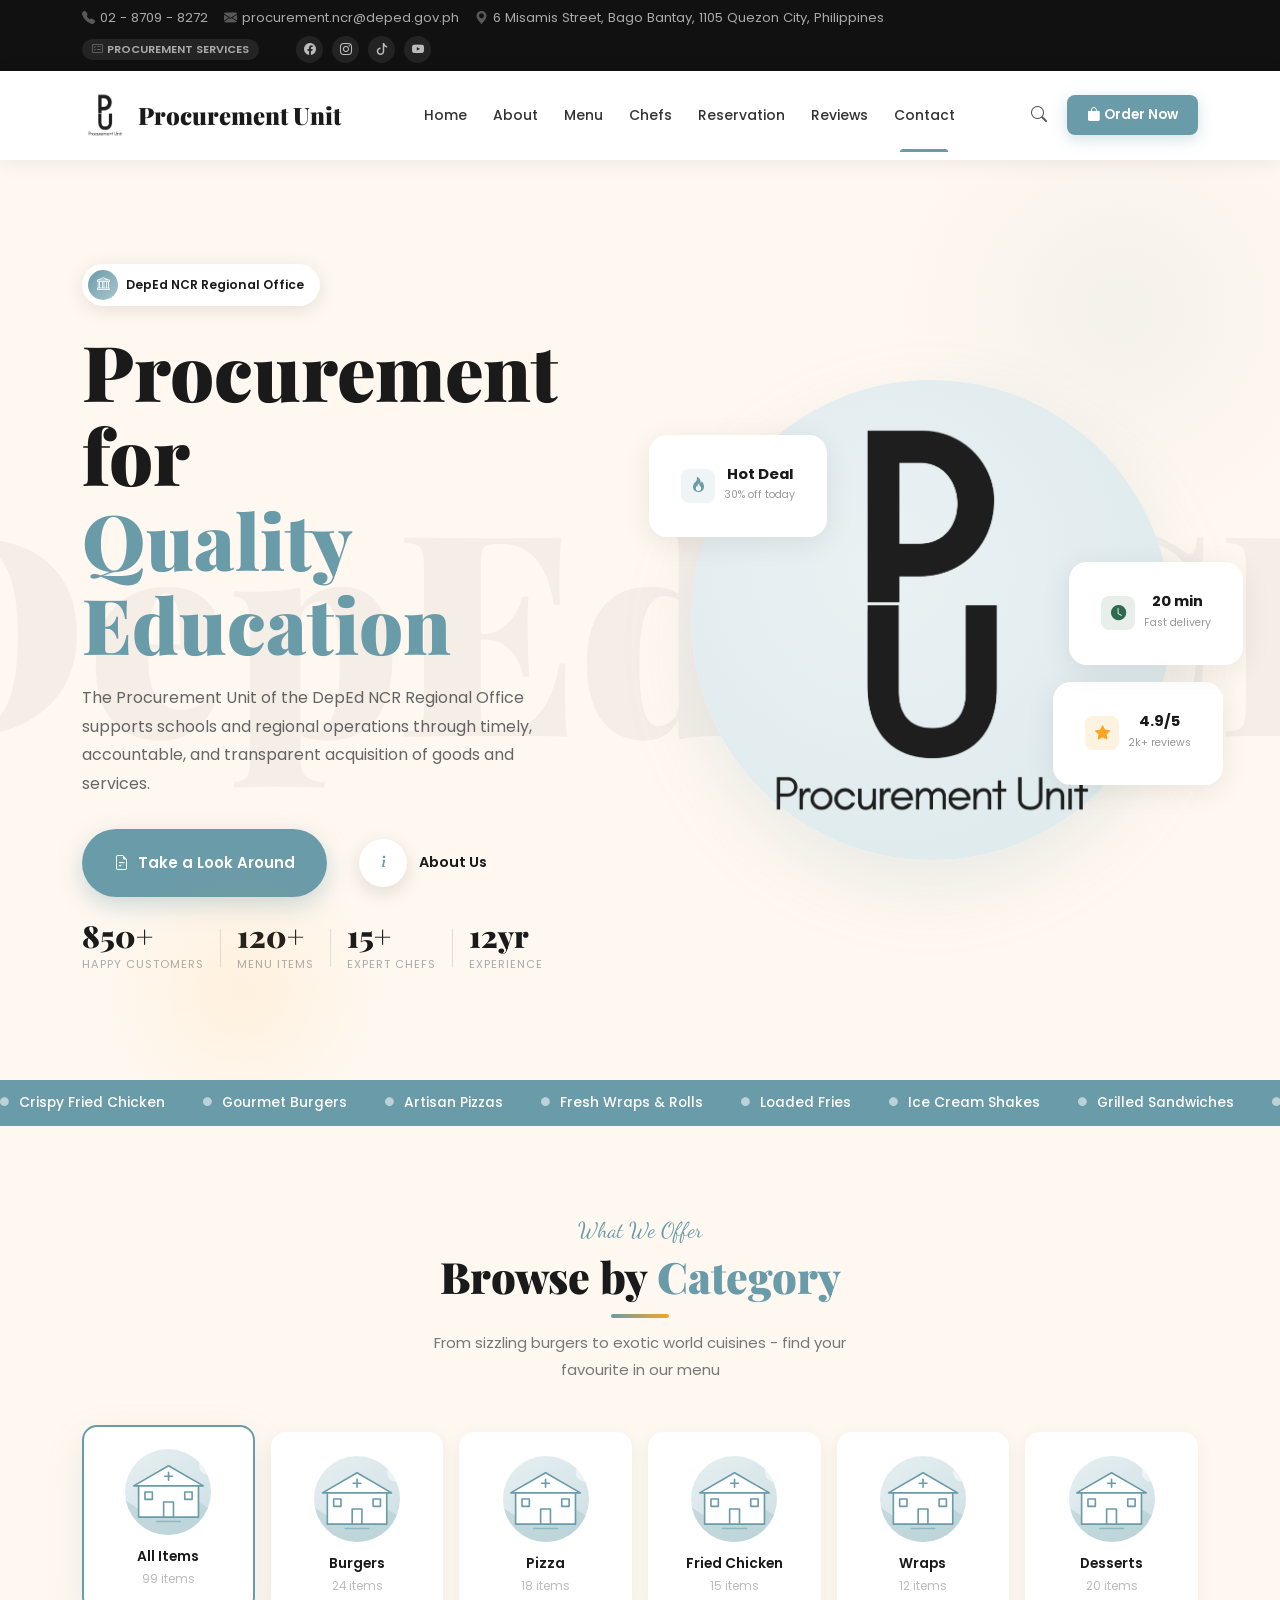
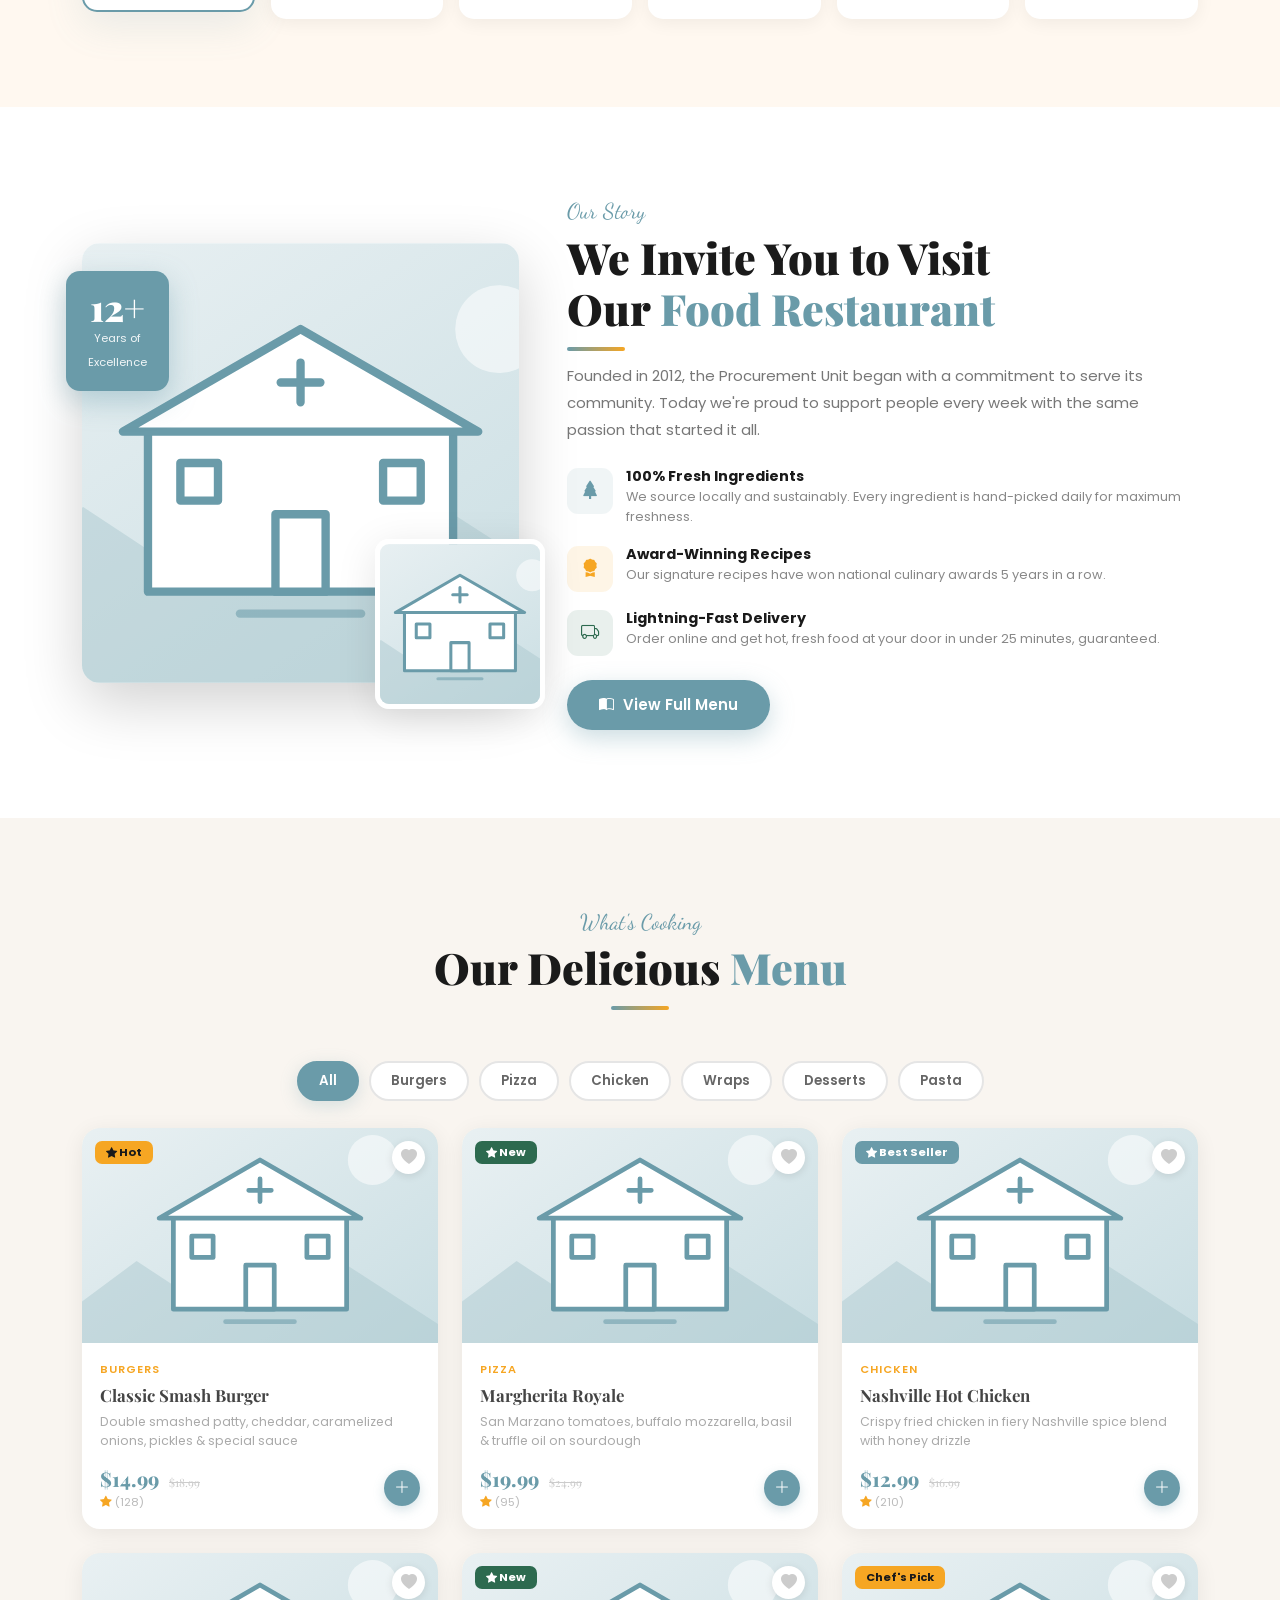
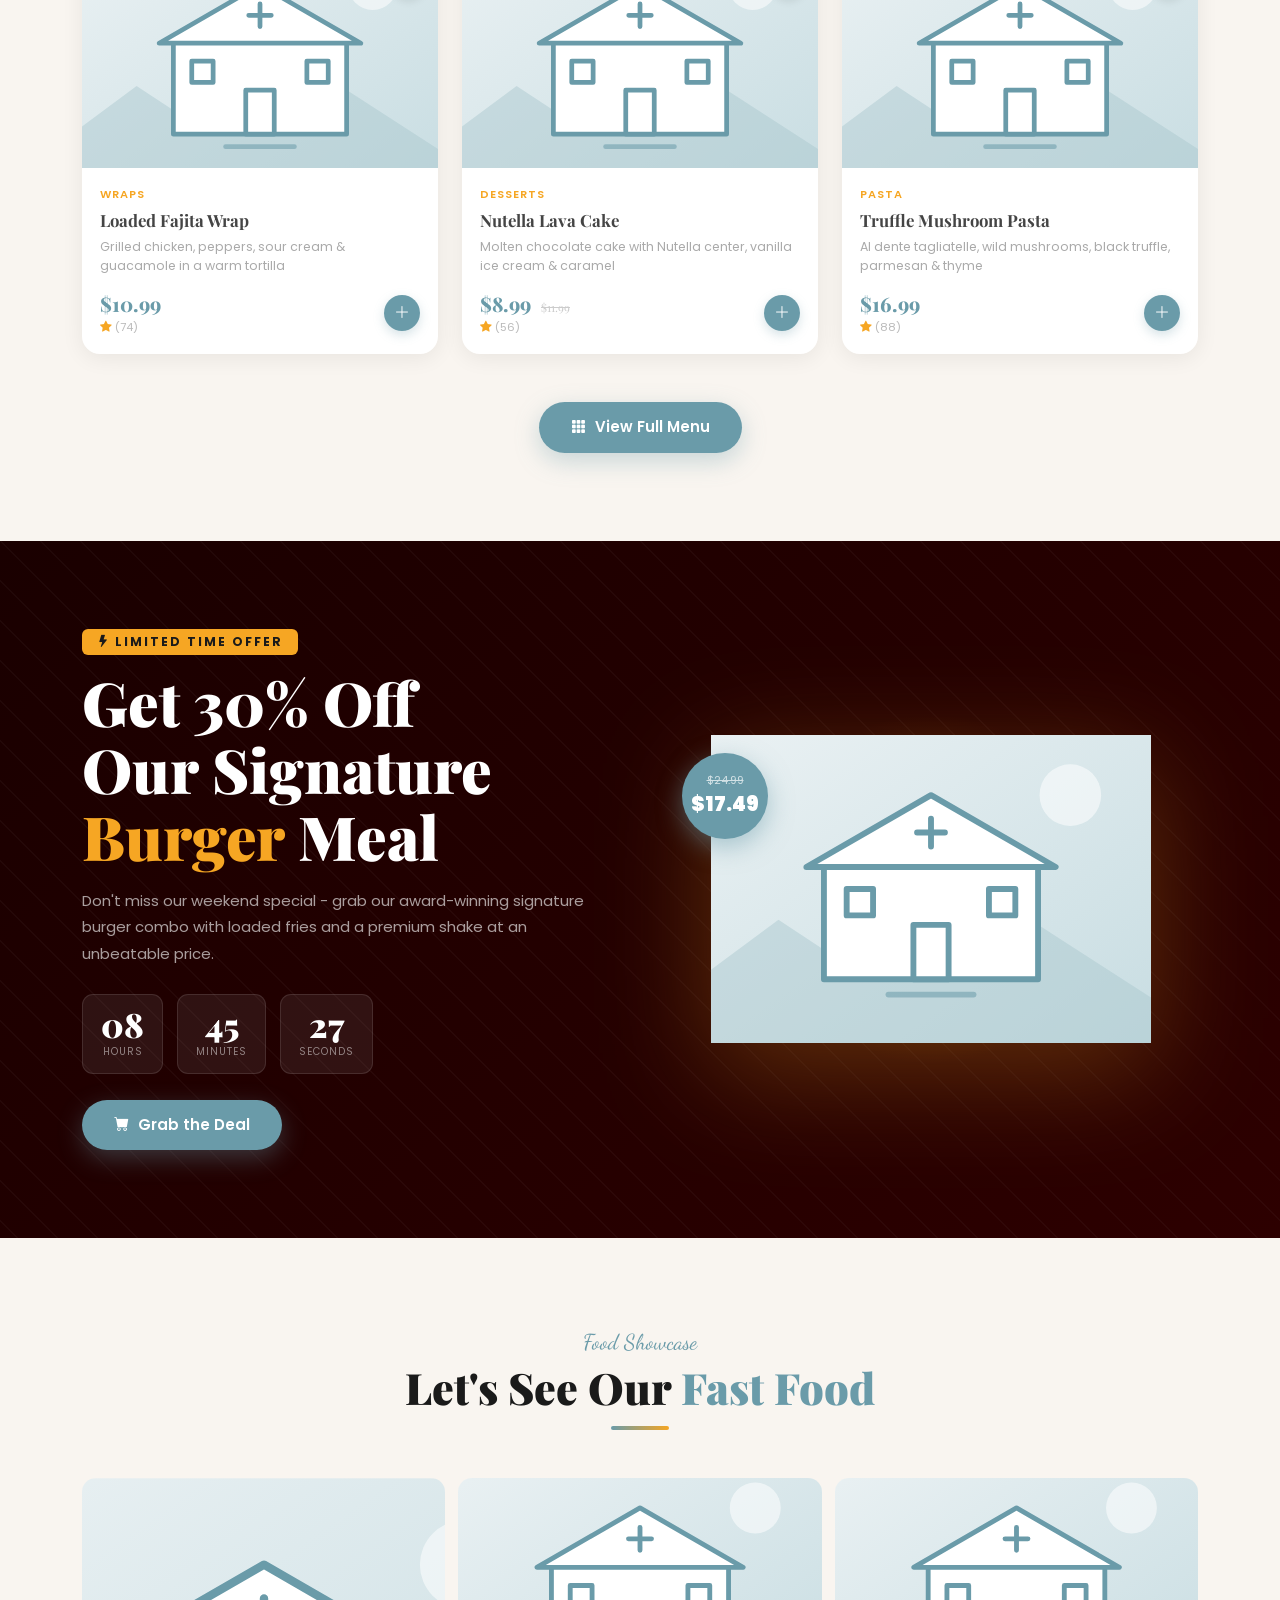
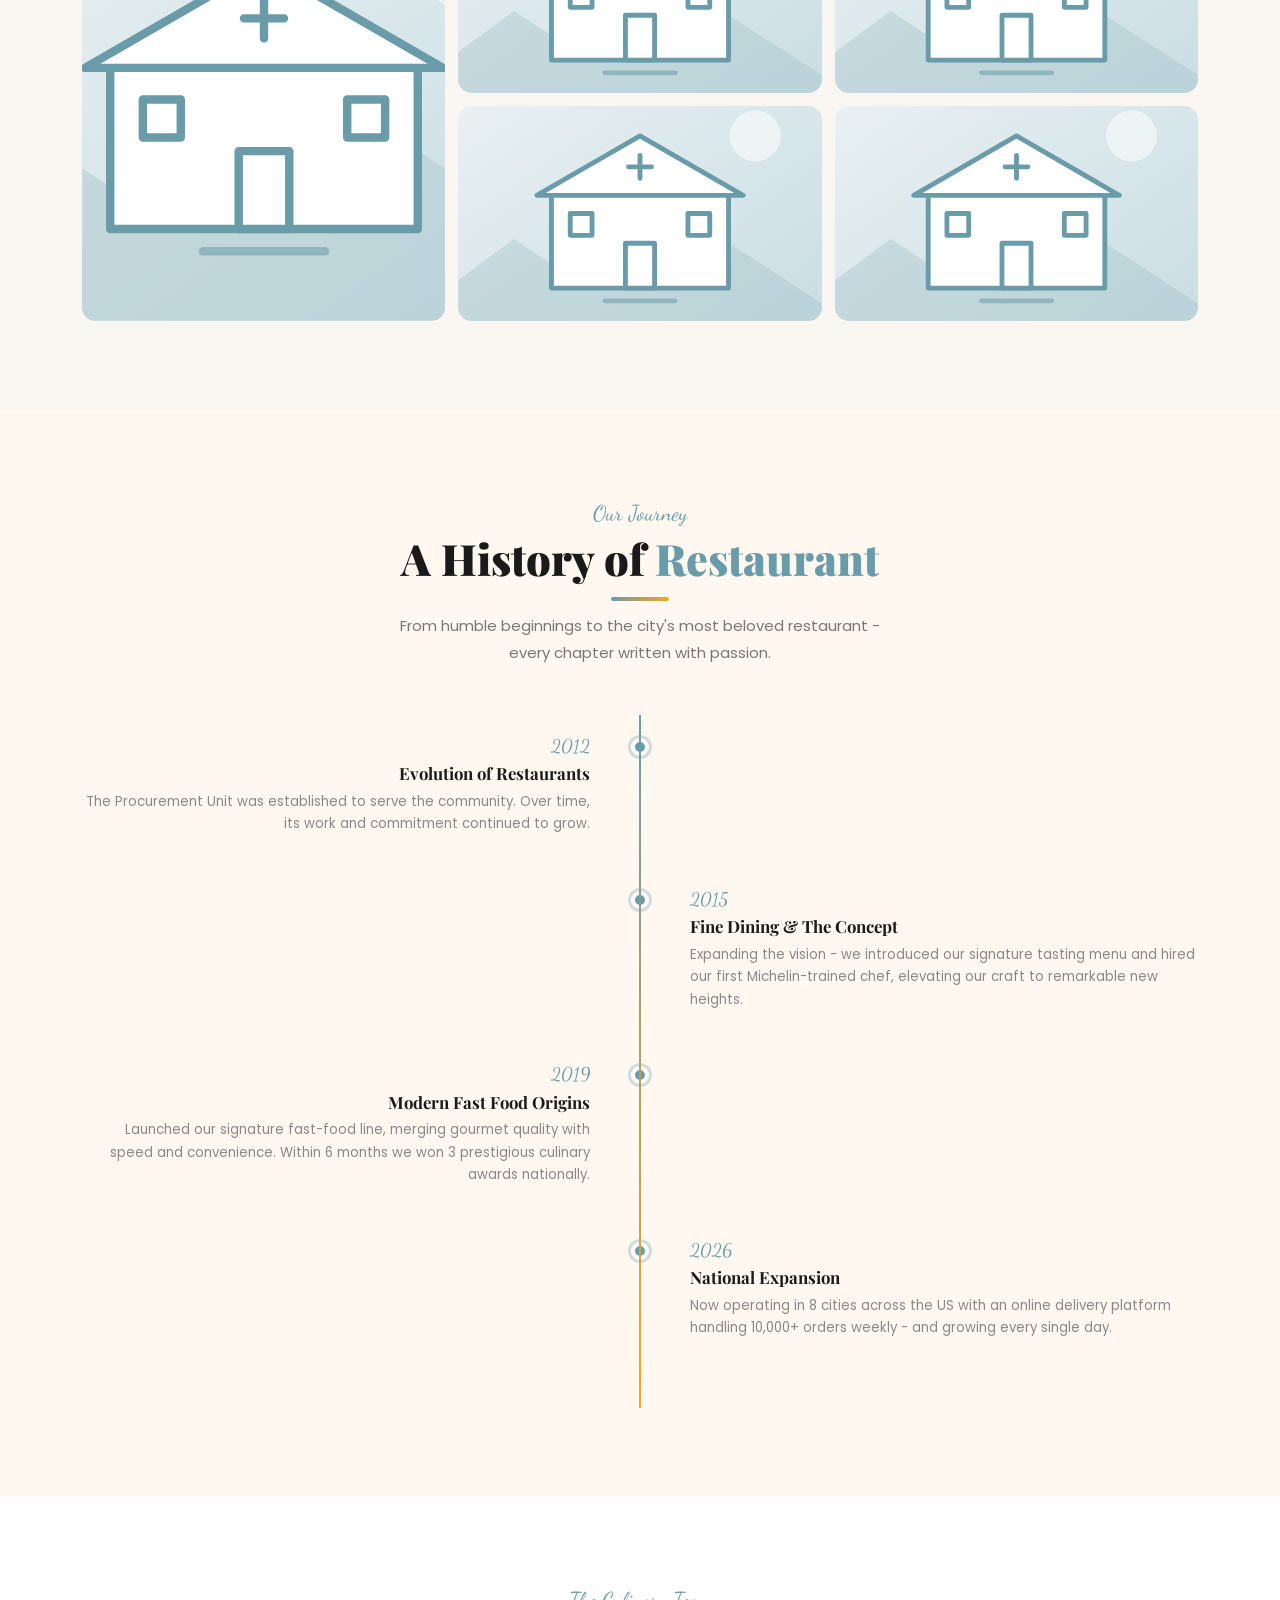
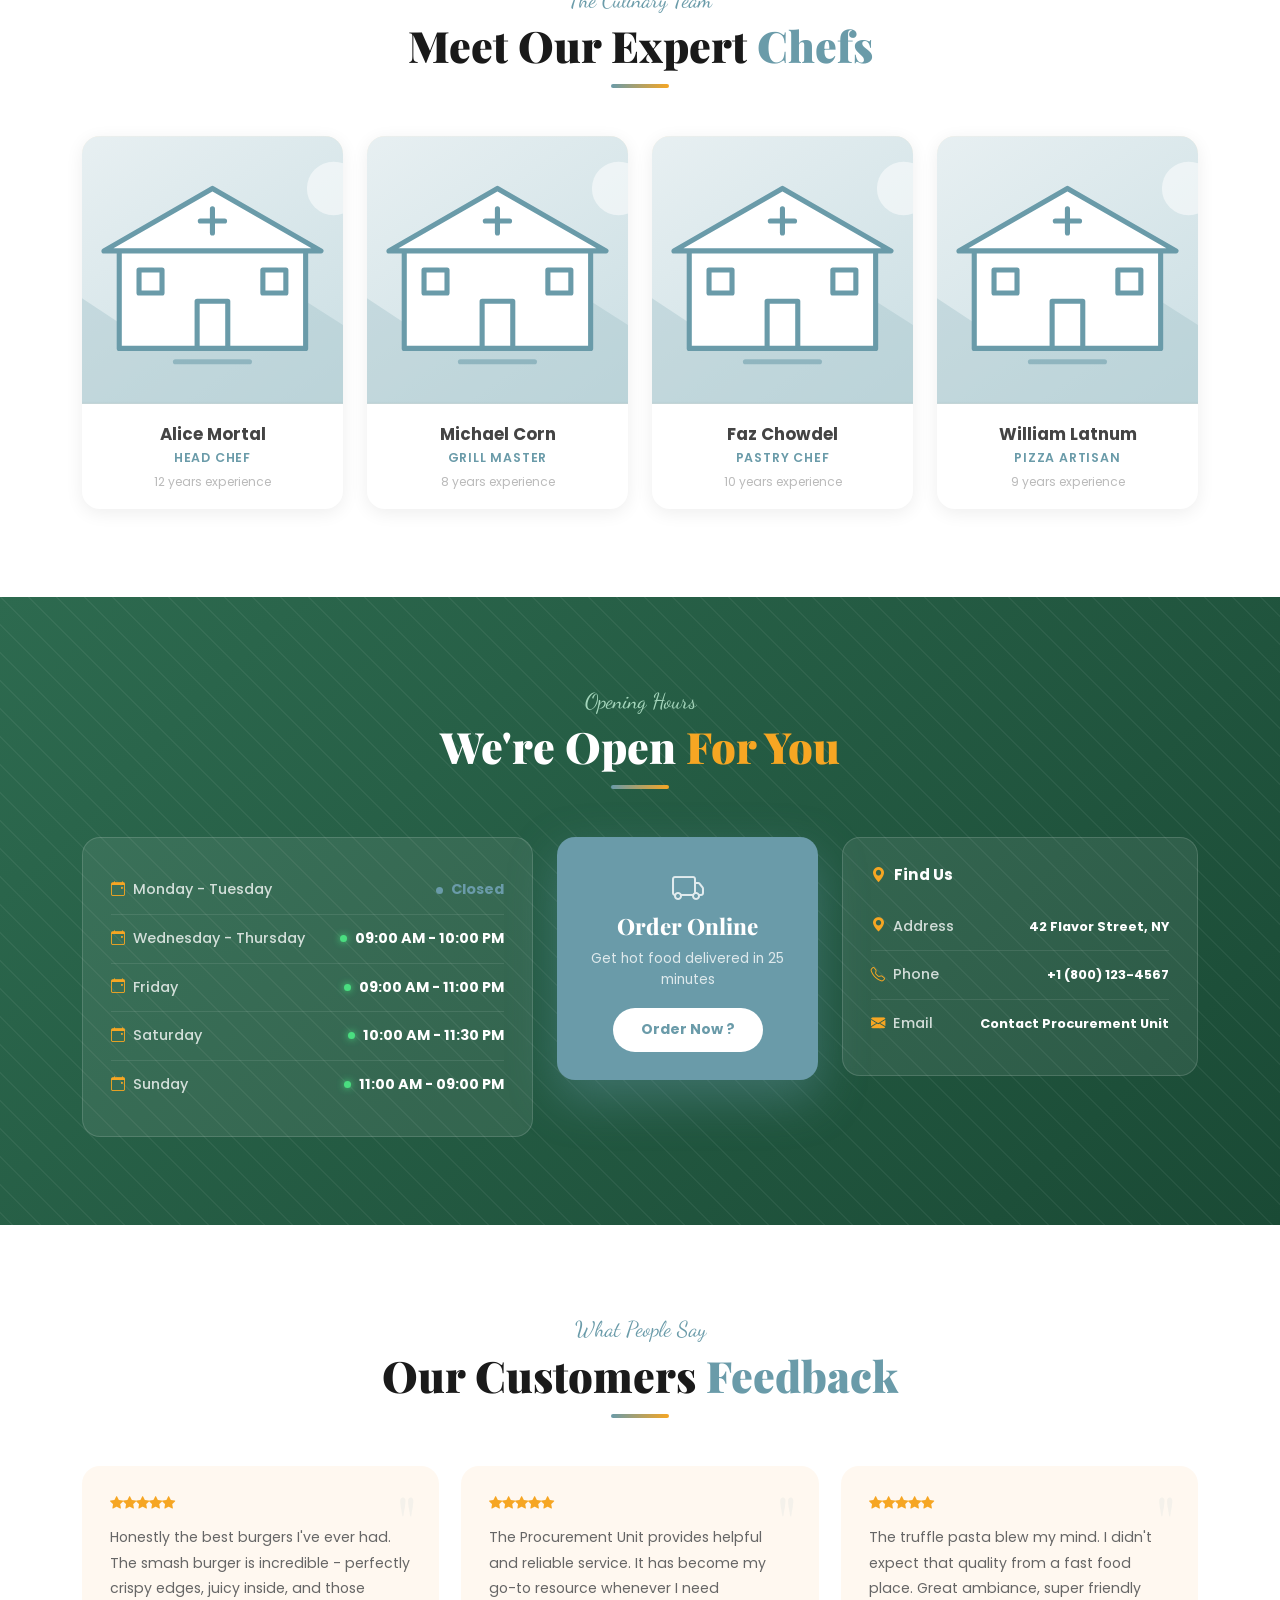
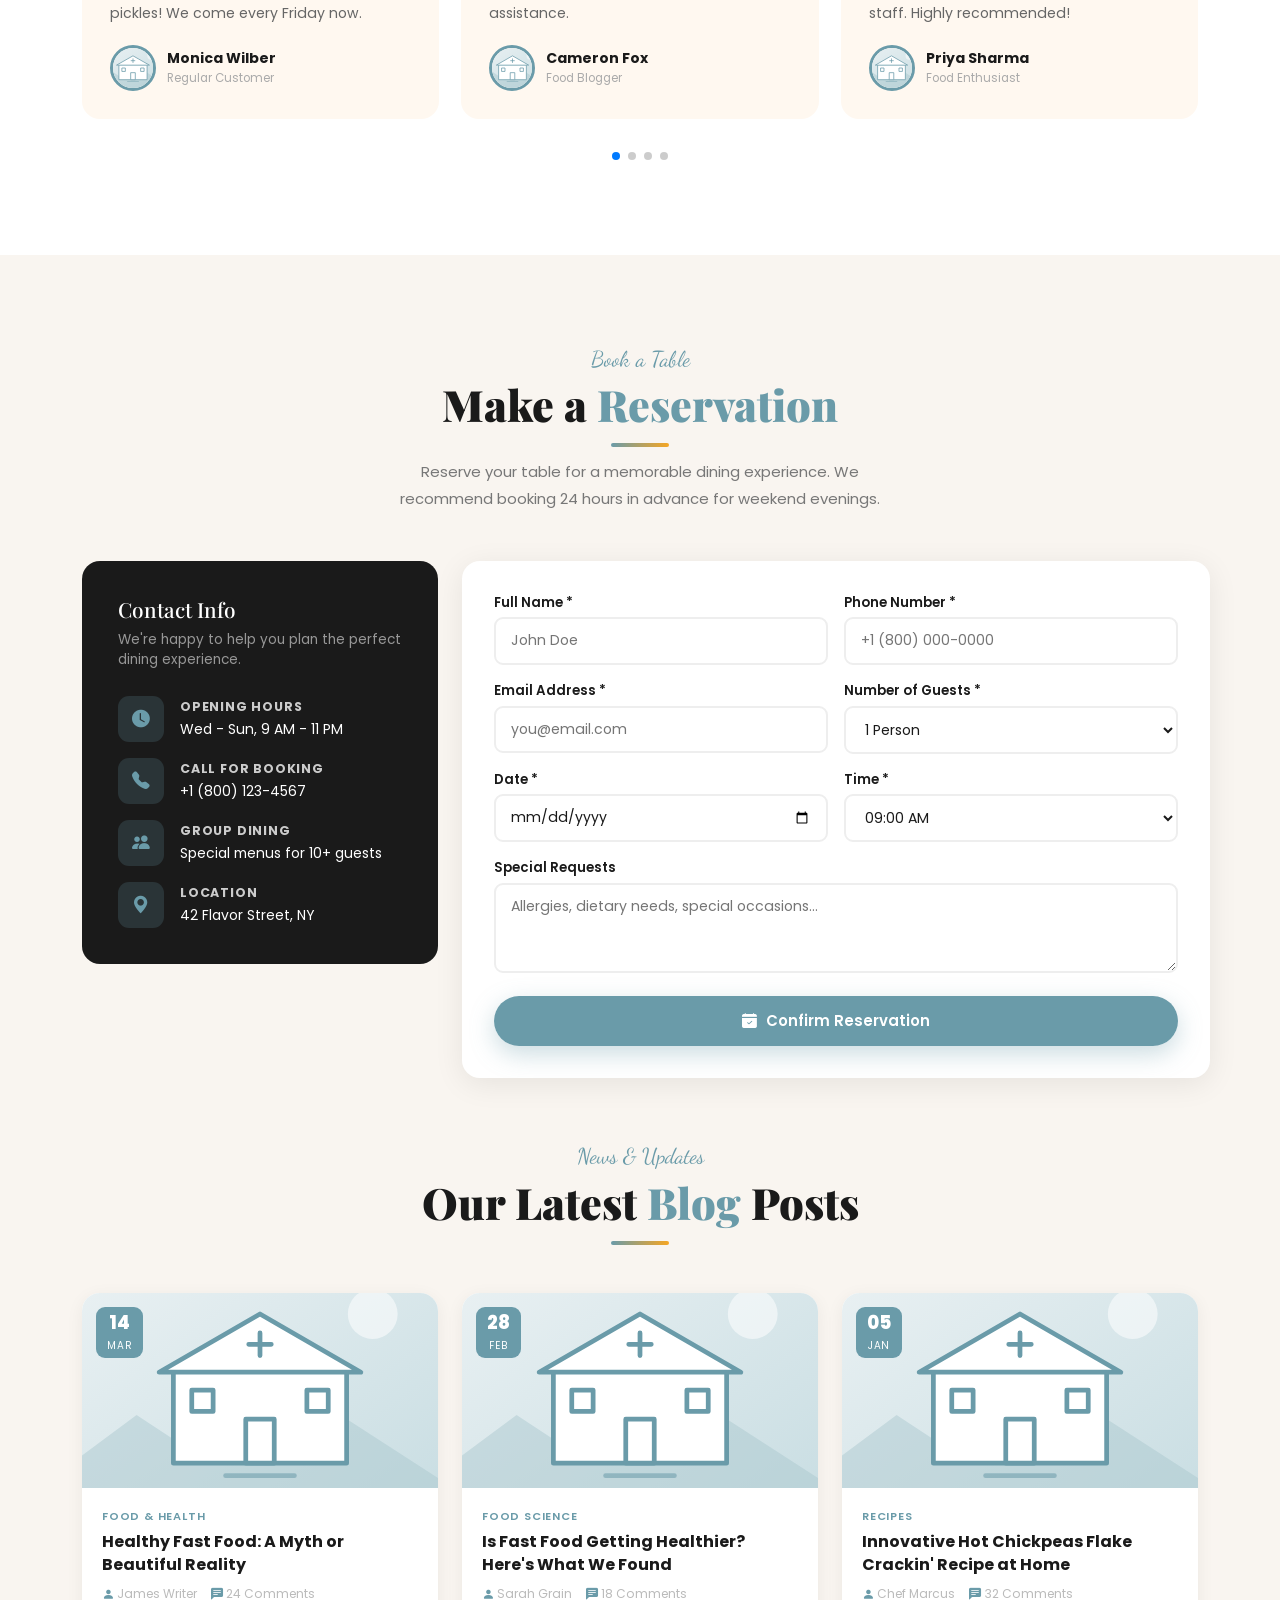
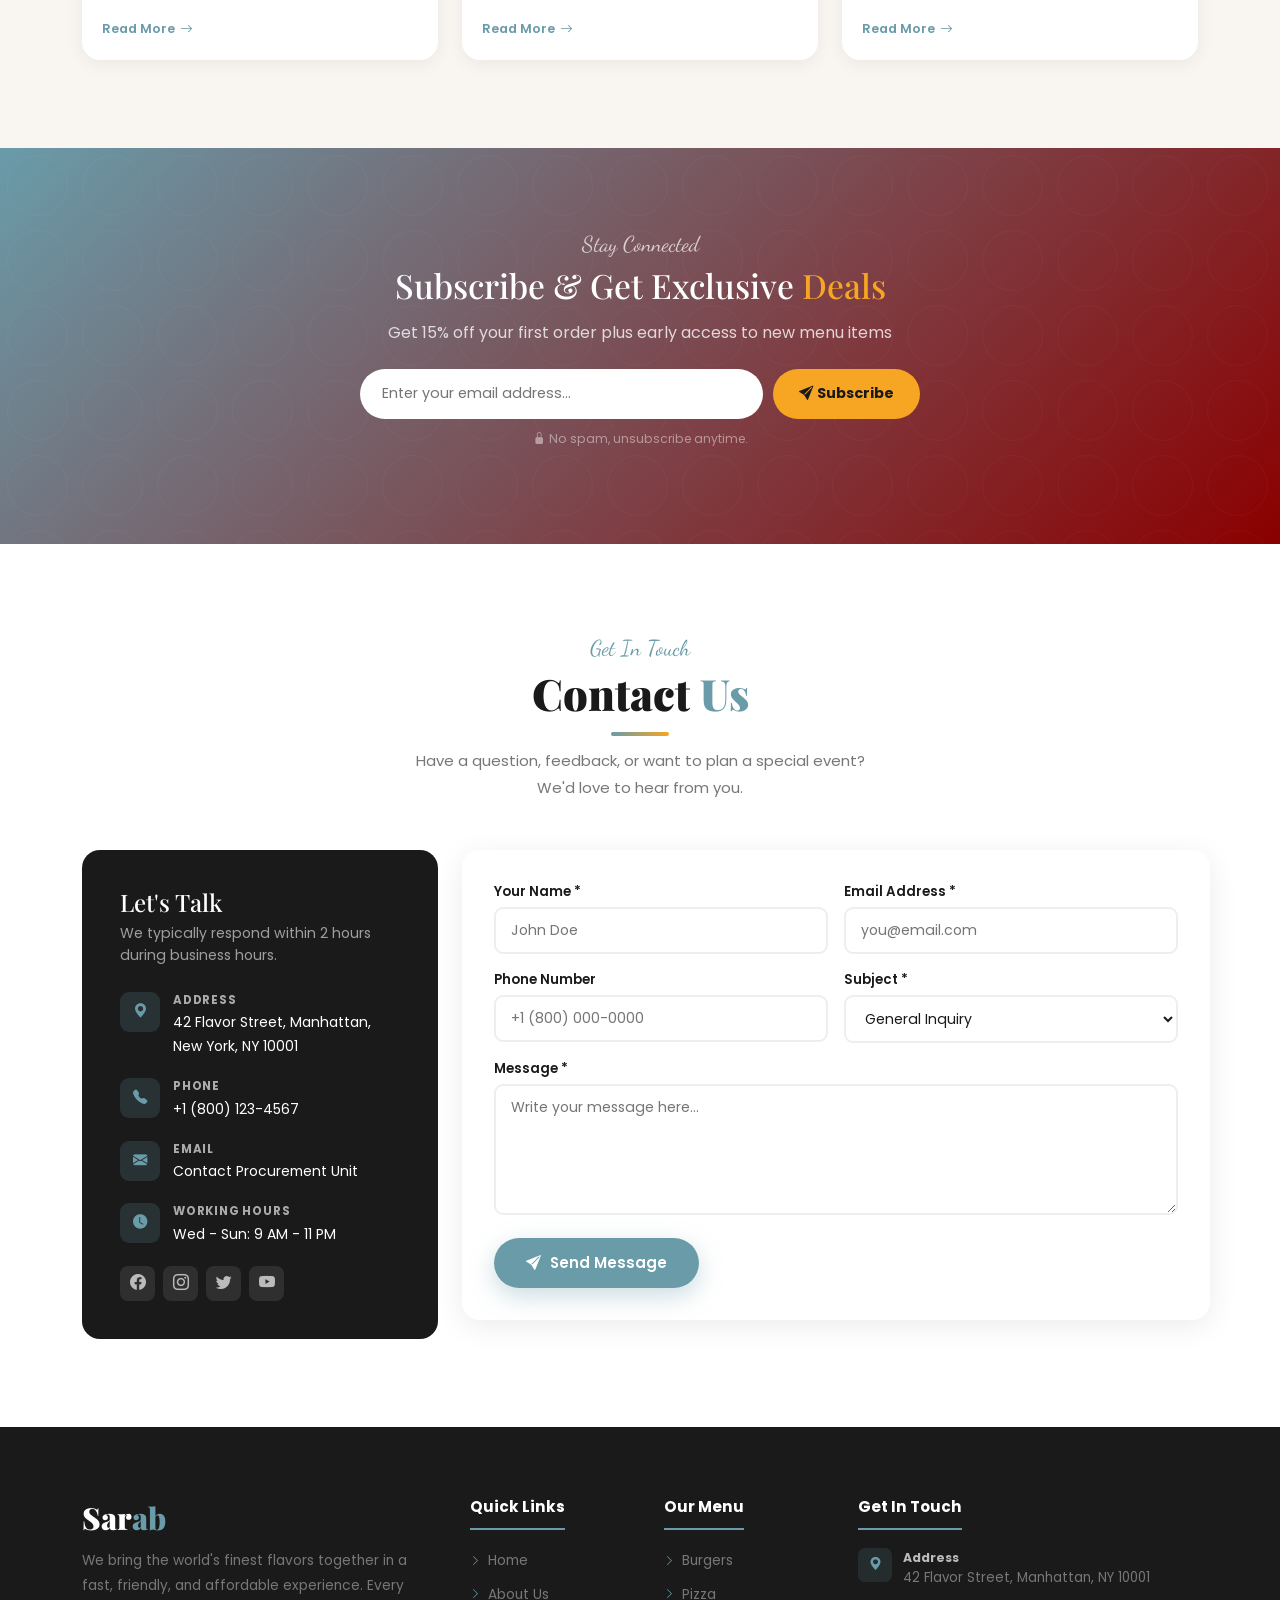
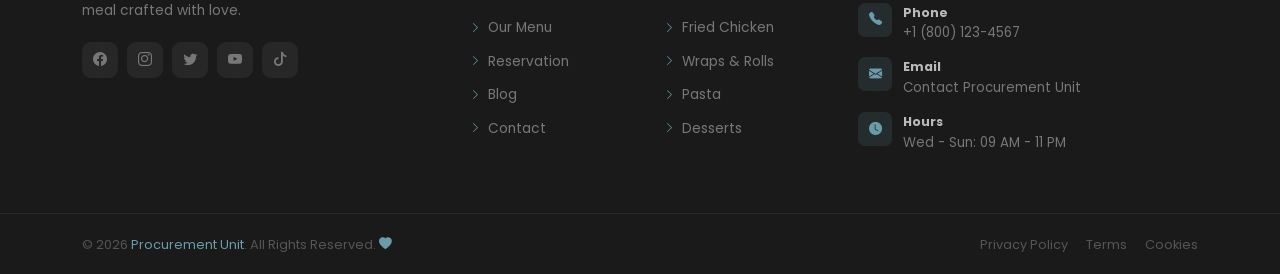
==== Procurement/index.html @ 96e8986d "Initial Commit" ====
<!DOCTYPE html>
<html lang="en">
   <head>
      <meta charset="UTF-8">
      <meta http-equiv="X-UA-Compatible" content="IE=edge">
      <meta name="viewport" content="width=device-width, initial-scale=1">
      <meta name="author" content="Procurement Unit">
      <meta name="description" content="Procurement Unit">
      <title>Procurement Unit</title>
      <link href="https://fonts.googleapis.com/css2?family=Playfair+Display:wght@400;700;900&family=Poppins:wght@300;400;500;600;700&family=Dancing+Script:wght@700&display=swap" rel="stylesheet"/>
      <!-- Bootstrap 5.3 -->
      <link href="css/bootstrap.min.css" rel="stylesheet"/>
      <!-- AOS Animate on Scroll -->
      <link href="css/aos.css" rel="stylesheet"/>
      <!-- Swiper -->
      <link href="css/swiper-bundle.min.css" rel="stylesheet"/>
      <!-- Bootstrap Icons 1.11.3 (MIT): https://github.com/twbs/icons/blob/v1.11.3/LICENSE -->
      <link rel="stylesheet" href="https://cdn.jsdelivr.net/npm/bootstrap-icons@1.11.3/font/bootstrap-icons.min.css"/>
      <!-- magnific CSS -->
      <link rel="stylesheet" href="css/magnific-popup.css"/>
      <!-- Style CSS -->
      <link rel="stylesheet" href="css/style.css" />
   </head>
   <body>
      <!-- ============================================================
         TOP BAR
         ============================================================ -->
      <div id="topbar">
         <div class="container">
            <div class="d-flex justify-content-between align-items-center flex-wrap gap-2">
               <div class="top-contact d-flex flex-wrap">
                  <span><i class="bi bi-telephone-fill" style="color: rgba(255, 255, 255, 0.300);"></i>02 - 8709 - 8272</span>
                  <span><i class="bi bi-envelope-fill" style="color: rgba(255, 255, 255, 0.300);"></i>procurement.ncr@deped.gov.ph</span>
                  <span><i class="bi bi-geo-alt-fill" style="color: rgba(255, 255, 255, 0.300);"></i>6 Misamis Street, Bago Bantay, 1105 Quezon City, Philippines</span>
               </div>
               <div class="d-flex align-items-center gap-3">
                  <span class="ttag"><i class="bi bi-card-checklist me-1" style="color: rgba(255, 255, 255, 0.329);"></i>Procurement Services</span>
                  <div class="tsoc">
                     <a href="#"><i class="bi bi-facebook"></i></a>
                     <a href="#"><i class="bi bi-instagram"></i></a>
                     <a href="#"><i class="bi bi-tiktok"></i></a>
                     <a href="#"><i class="bi bi-youtube"></i></a>
                  </div>
               </div>
            </div>
         </div>
      </div>
      <!-- ============================================================
         NAVBAR
         ============================================================ -->
      <nav class="navbar navbar-expand-lg" id="nav">
         <div class="container">
            <a class="navbar-brand" href="#">
               <div class="blogo">
                  <img class="bico" src="img/pulogo.png" alt="Procurement Unit logo"/>
                  <div>
                     <div class="bname">Procurement Unit</div>
                  </div>
               </div>
            </a>
            <button class="navbar-toggler border-0" type="button" data-bs-toggle="collapse" data-bs-target="#navmenu">
            <i class="bi bi-list" style="color:var(--primary);font-size:1.35rem;"></i>
            </button>
            <div class="collapse navbar-collapse" id="navmenu">
               <ul class="navbar-nav mx-auto">
                  <li class="nav-item"><a class="nav-link active" href="#hero">Home</a></li>
                  <li class="nav-item"><a class="nav-link" href="#about">About</a></li>
                  <li class="nav-item"><a class="nav-link" href="#menu">Menu</a></li>
                  <li class="nav-item"><a class="nav-link" href="#chefs">Chefs</a></li>
                  <li class="nav-item"><a class="nav-link" href="#reservation">Reservation</a></li>
                  <li class="nav-item"><a class="nav-link" href="#testimonials">Reviews</a></li>
                  <li class="nav-item"><a class="nav-link" href="#contact-section">Contact</a></li>
               </ul>
               <div class="d-flex align-items-center gap-1">
                  <!-- FIX 1: Search button -->
                  <button id="navSearchBtn" title="Search"><i class="bi bi-search"></i></button>
                  <a href="#menu" class="nav-link nav-cta"><i class="bi bi-bag-fill me-1"></i>Order Now</a>
               </div>
            </div>
         </div>
      </nav>
      <!-- ============================================================
         FIX 1 � SEARCH OVERLAY POPUP
         ============================================================ -->
      <div id="searchOv">
         <button class="sovclose" id="searchClose"><i class="bi bi-x-lg"></i></button>
         <div class="sovbox">
            <h4>What are you craving today?</h4>
            <div class="sovinput">
               <input type="text" id="searchInput" placeholder="Search burgers, pizza, chicken..." autocomplete="off"/>
               <button><i class="bi bi-search"></i></button>
            </div>
            <!-- Categories inside search box -->
            <div class="sovcats">
               <div class="sovcat active" data-cat="all">
                  <img src="img/temporary-placeholder.svg" alt="Temporary placeholder illustration"/>All Items
               </div>
               <div class="sovcat" data-cat="burgers">
                  <img src="img/temporary-placeholder.svg" alt="Temporary placeholder illustration"/>Burgers
               </div>
               <div class="sovcat" data-cat="pizza">
                  <img src="img/temporary-placeholder.svg" alt="Temporary placeholder illustration"/>Pizza
               </div>
               <div class="sovcat" data-cat="chicken">
                  <img src="img/temporary-placeholder.svg" alt="Temporary placeholder illustration"/>Chicken
               </div>
               <div class="sovcat" data-cat="wraps">
                  <img src="img/temporary-placeholder.svg" alt="Temporary placeholder illustration"/>Wraps
               </div>
               <div class="sovcat" data-cat="pasta">
                  <img src="img/temporary-placeholder.svg" alt="Temporary placeholder illustration"/>Pasta
               </div>
               <div class="sovcat" data-cat="desserts">
                  <img src="img/temporary-placeholder.svg" alt="Temporary placeholder illustration"/>Desserts
               </div>
            </div>
            <div class="sovtrend">
               <p><i class="bi bi-fire me-1" style="color:var(--secondary);"></i>Trending Searches</p>
               <span class="ttag">Smash Burger</span>
               <span class="ttag">Nashville Chicken</span>
               <span class="ttag">Truffle Pizza</span>
               <span class="ttag">Lava Cake</span>
               <span class="ttag">Loaded Fries</span>
               <span class="ttag">Mango Shake</span>
            </div>
         </div>
      </div>
      <!-- ============================================================
         HERO
         ============================================================ -->
      <section id="hero">
         <div class="hs hs1"></div>
         <div class="hs hs2"></div>
         <div class="hbgtxt">DepEd NCR</div>
         <div class="container">
            <div class="row align-items-center g-5" style="min-height:88vh;">
               <div class="col-lg-6">
                  <div class="hbadge">
                     <div class="hbi"><i class="bi bi-bank"></i></div>
                     <span>DepEd NCR Regional Office</span>
                  </div>
                  <h1 class="htitle">Procurement for <span class="hl">Quality Education</span></h1>
                  <p class="hdesc">The Procurement Unit of the DepEd NCR Regional Office supports schools and regional operations through timely, accountable, and transparent acquisition of goods and services.</p>
                  <div class="d-flex flex-wrap gap-3 mb-2">
                     <a href="#contact-section" class="btn-red"><i class="bi bi-file-earmark-text"></i>Take a Look Around</a>
					 <a href="#about" class="btn-play">
						<div class="pico"><i class="bi bi-info-lg"></i></div>
						<span>About Us</span>
					 </a>
                  </div>
                  <div class="hstats d-flex gap-3 flex-wrap mt-4">
                     <div class="hstat"><span class="snum">850<em>+</em></span><small>Happy Customers</small></div>
                     <div class="sdiv"></div>
                     <div class="hstat"><span class="snum">120<em>+</em></span><small>Menu Items</small></div>
                     <div class="sdiv"></div>
                     <div class="hstat"><span class="snum">15<em>+</em></span><small>Expert Chefs</small></div>
                     <div class="sdiv"></div>
                     <div class="hstat"><span class="snum">12<em>yr</em></span><small>Experience</small></div>
                  </div>
               </div>
               <div class="col-lg-6">
                  <div style="position:relative;text-align:center;">
                     <div class="hcircle">
                        <img src="img/pulogo.png" alt="Procurement Unit logo"/>
                     </div>
                     <div class="fcard fc1">
                        <div class="fcoi r"><i class="bi bi-fire"></i></div>
                        <div><span class="fcnum">Hot Deal</span><span class="fcsm">30% off today</span></div>
                     </div>
                     <div class="fcard fc2">
                        <div class="fcoi y"><i class="bi bi-star-fill"></i></div>
                        <div><span class="fcnum">4.9/5</span><span class="fcsm">2k+ reviews</span></div>
                     </div>
                     <div class="fcard fc3">
                        <div class="fcoi g"><i class="bi bi-clock-fill"></i></div>
                        <div><span class="fcnum">20 min</span><span class="fcsm">Fast delivery</span></div>
                     </div>
                  </div>
               </div>
            </div>
         </div>
      </section>
      <!-- MARQUEE -->
      <div class="mqsec">
         <div class="mqtrack">
            <div class="mqitem"><i class="bi bi-circle-fill"></i>Crispy Fried Chicken</div>
            <div class="mqitem"><i class="bi bi-circle-fill"></i>Gourmet Burgers</div>
            <div class="mqitem"><i class="bi bi-circle-fill"></i>Artisan Pizzas</div>
            <div class="mqitem"><i class="bi bi-circle-fill"></i>Fresh Wraps &amp; Rolls</div>
            <div class="mqitem"><i class="bi bi-circle-fill"></i>Loaded Fries</div>
            <div class="mqitem"><i class="bi bi-circle-fill"></i>Ice Cream Shakes</div>
            <div class="mqitem"><i class="bi bi-circle-fill"></i>Grilled Sandwiches</div>
            <div class="mqitem"><i class="bi bi-circle-fill"></i>Crispy Fried Chicken</div>
            <div class="mqitem"><i class="bi bi-circle-fill"></i>Gourmet Burgers</div>
            <div class="mqitem"><i class="bi bi-circle-fill"></i>Artisan Pizzas</div>
            <div class="mqitem"><i class="bi bi-circle-fill"></i>Fresh Wraps &amp; Rolls</div>
            <div class="mqitem"><i class="bi bi-circle-fill"></i>Loaded Fries</div>
            <div class="mqitem"><i class="bi bi-circle-fill"></i>Ice Cream Shakes</div>
            <div class="mqitem"><i class="bi bi-circle-fill"></i>Grilled Sandwiches</div>
         </div>
      </div>
      <!-- CATEGORY -->
      <section id="category">
         <div class="container">
            <div class="text-center mb-5" data-aos="fade-up">
               <span class="slbl">What We Offer</span>
               <h2 class="stitle">Browse by <span>Category</span></h2>
               <div class="sline"></div>
               <p class="sdesc mx-auto" style="max-width:480px;">From sizzling burgers to exotic world cuisines - find your favourite in our menu</p>
            </div>
            <div class="row g-3 justify-content-center">
               <div class="col-6 col-sm-4 col-md-3 col-lg-2" data-aos="zoom-in" data-aos-delay="0">
                  <div class="catcard active" data-filter="all">
                     <img class="catimg" src="img/temporary-placeholder.svg" alt="Temporary placeholder illustration"/>
                     <div class="catnm">All Items</div>
                     <div class="catct">99 items</div>
                  </div>
               </div>
               <div class="col-6 col-sm-4 col-md-3 col-lg-2" data-aos="zoom-in" data-aos-delay="70">
                  <div class="catcard" data-filter="burgers">
                     <img class="catimg" src="img/temporary-placeholder.svg" alt="Temporary placeholder illustration"/>
                     <div class="catnm">Burgers</div>
                     <div class="catct">24 items</div>
                  </div>
               </div>
               <div class="col-6 col-sm-4 col-md-3 col-lg-2" data-aos="zoom-in" data-aos-delay="140">
                  <div class="catcard" data-filter="pizza">
                     <img class="catimg" src="img/temporary-placeholder.svg" alt="Temporary placeholder illustration"/>
                     <div class="catnm">Pizza</div>
                     <div class="catct">18 items</div>
                  </div>
               </div>
               <div class="col-6 col-sm-4 col-md-3 col-lg-2" data-aos="zoom-in" data-aos-delay="210">
                  <div class="catcard" data-filter="chicken">
                     <img class="catimg" src="img/temporary-placeholder.svg" alt="Temporary placeholder illustration"/>
                     <div class="catnm">Fried Chicken</div>
                     <div class="catct">15 items</div>
                  </div>
               </div>
               <div class="col-6 col-sm-4 col-md-3 col-lg-2" data-aos="zoom-in" data-aos-delay="280">
                  <div class="catcard" data-filter="wraps">
                     <img class="catimg" src="img/temporary-placeholder.svg" alt="Temporary placeholder illustration"/>
                     <div class="catnm">Wraps</div>
                     <div class="catct">12 items</div>
                  </div>
               </div>
               <div class="col-6 col-sm-4 col-md-3 col-lg-2" data-aos="zoom-in" data-aos-delay="350">
                  <div class="catcard" data-filter="desserts">
                     <img class="catimg" src="img/temporary-placeholder.svg" alt="Temporary placeholder illustration"/>
                     <div class="catnm">Desserts</div>
                     <div class="catct">20 items</div>
                  </div>
               </div>
            </div>
         </div>
      </section>
      <!-- ABOUT -->
      <section id="about">
         <div class="container">
            <div class="row align-items-center g-5">
               <div class="col-lg-5" data-aos="fade-right">
                  <div class="astack">
                     <div class="aexp"><span class="anum">12+</span><small>Years of<br/>Excellence</small></div>
                     <div class="amain"><img src="img/temporary-placeholder.svg" alt="Temporary placeholder illustration"/></div>
                     <div class="asm"><img src="img/temporary-placeholder.svg" alt="Temporary placeholder illustration"/></div>
                  </div>
               </div>
               <div class="col-lg-7" data-aos="fade-left">
                  <span class="slbl">Our Story</span>
                  <h2 class="stitle text-start">We Invite You to Visit<br/>Our <span>Food Restaurant</span></h2>
                  <div class="sline lft"></div>
                  <p class="sdesc mb-4">Founded in 2012, the Procurement Unit began with a commitment to serve its community. Today we're proud to support people every week with the same passion that started it all.</p>
                  <div class="mb-4">
                     <div class="fti">
                        <div class="ftico r"><i class="bi bi-tree-fill"></i></div>
                        <div>
                           <h6>100% Fresh Ingredients</h6>
                           <p>We source locally and sustainably. Every ingredient is hand-picked daily for maximum freshness.</p>
                        </div>
                     </div>
                     <div class="fti">
                        <div class="ftico y"><i class="bi bi-award-fill"></i></div>
                        <div>
                           <h6>Award-Winning Recipes</h6>
                           <p>Our signature recipes have won national culinary awards 5 years in a row.</p>
                        </div>
                     </div>
                     <div class="fti">
                        <div class="ftico g"><i class="bi bi-truck"></i></div>
                        <div>
                           <h6>Lightning-Fast Delivery</h6>
                           <p>Order online and get hot, fresh food at your door in under 25 minutes, guaranteed.</p>
                        </div>
                     </div>
                  </div>
                  <a href="#menu" class="btn-red"><i class="bi bi-book-half"></i>View Full Menu</a>
               </div>
            </div>
         </div>
      </section>
      <!-- ============================================================
         MENU � FIX 3 (filter works) + FIX 4 (plus opens popup)
         ============================================================ -->
      <section id="menu">
         <div class="container">
            <div class="text-center mb-5" data-aos="fade-up">
               <span class="slbl">What's Cooking</span>
               <h2 class="stitle">Our Delicious <span>Menu</span></h2>
               <div class="sline"></div>
            </div>
            <!-- FIX 3 � filter buttons -->
            <div class="text-center mb-4" data-aos="fade-up">
               <button class="filtbtn active" data-f="all">All</button>
               <button class="filtbtn" data-f="burgers">Burgers</button>
               <button class="filtbtn" data-f="pizza">Pizza</button>
               <button class="filtbtn" data-f="chicken">Chicken</button>
               <button class="filtbtn" data-f="wraps">Wraps</button>
               <button class="filtbtn" data-f="desserts">Desserts</button>
               <button class="filtbtn" data-f="pasta">Pasta</button>
            </div>
            <div class="row g-4" id="mgrid">
               <!-- CARD 1: Burgers -->
               <div class="col-sm-6 col-lg-4 mwrap" data-c="burgers" data-aos="fade-up">
                  <div class="mcard"
                     data-img="img/temporary-placeholder.svg"
                     data-title="Classic Smash Burger"
                     data-cat="Burgers"
                     data-price="$14.99" data-old="$18.99"
                     data-rating="4.9" data-reviews="128"
                     data-cal="620" data-time="12"
                     data-desc="Double smashed patty, cheddar cheese, caramelized onions, house pickles and our legendary special sauce. Made fresh to order on a toasted brioche bun."
                     data-tags="Spicy,Bestseller,Beef">
                     <div class="mimg">
                        <img src="img/temporary-placeholder.svg" alt="Temporary placeholder illustration"/>
                        <div class="mbdg hot"><i class="bi bi-star-fill"></i> Hot</div>
                        <div class="mhrt"><i class="bi bi-heart-fill"></i></div>
                     </div>
                     <div class="mbody">
                        <div class="mcat">Burgers</div>
                        <div class="mtit">Classic Smash Burger</div>
                        <div class="mdesc">Double smashed patty, cheddar, caramelized onions, pickles &amp; special sauce</div>
                        <div class="mfoot">
                           <div>
                              <div class="mprice">$14.99 <small>$18.99</small></div>
                              <div class="mstars"><i class="bi bi-star-fill"></i> <span style="color:#bbb;font-size:.7rem;">(128)</span></div>
                           </div>
                           <button class="madd" title="View Details"><i class="bi bi-plus-lg"></i></button>
                        </div>
                     </div>
                  </div>
               </div>
               <!-- CARD 2: Pizza -->
               <div class="col-sm-6 col-lg-4 mwrap" data-c="pizza" data-aos="fade-up" data-aos-delay="80">
                  <div class="mcard"
                     data-img="img/temporary-placeholder.svg"
                     data-title="Margherita Royale"
                     data-cat="Pizza"
                     data-price="$19.99" data-old="$24.99"
                     data-rating="4.8" data-reviews="95"
                     data-cal="480" data-time="18"
                     data-desc="San Marzano tomatoes, fresh buffalo mozzarella, fragrant basil leaves, drizzled with Italian truffle oil on a hand-stretched sourdough base."
                     data-tags="Vegetarian,New,Italian">
                     <div class="mimg">
                        <img src="img/temporary-placeholder.svg" alt="Temporary placeholder illustration"/>
                        <div class="mbdg new"><i class="bi bi-star-fill"></i> New</div>
                        <div class="mhrt"><i class="bi bi-heart-fill"></i></div>
                     </div>
                     <div class="mbody">
                        <div class="mcat">Pizza</div>
                        <div class="mtit">Margherita Royale</div>
                        <div class="mdesc">San Marzano tomatoes, buffalo mozzarella, basil &amp; truffle oil on sourdough</div>
                        <div class="mfoot">
                           <div>
                              <div class="mprice">$19.99 <small>$24.99</small></div>
                              <div class="mstars"><i class="bi bi-star-fill"></i> <span style="color:#bbb;font-size:.7rem;">(95)</span></div>
                           </div>
                           <button class="madd" title="View Details"><i class="bi bi-plus-lg"></i></button>
                        </div>
                     </div>
                  </div>
               </div>
               <!-- CARD 3: Chicken -->
               <div class="col-sm-6 col-lg-4 mwrap" data-c="chicken" data-aos="fade-up" data-aos-delay="160">
                  <div class="mcard"
                     data-img="img/temporary-placeholder.svg"
                     data-title="Nashville Hot Chicken"
                     data-cat="Chicken"
                     data-price="$12.99" data-old="$16.99"
                     data-rating="5.0" data-reviews="210"
                     data-cal="710" data-time="15"
                     data-desc="Extra-crispy fried chicken tossed in our signature fiery Nashville spice blend, served with honey drizzle and house pickles on a toasted brioche bun."
                     data-tags="Spicy,Bestseller,Crispy">
                     <div class="mimg">
                        <img src="img/temporary-placeholder.svg" alt="Temporary placeholder illustration"/>
                        <div class="mbdg"><i class="bi bi-star-fill"></i> Best Seller</div>
                        <div class="mhrt"><i class="bi bi-heart-fill"></i></div>
                     </div>
                     <div class="mbody">
                        <div class="mcat">Chicken</div>
                        <div class="mtit">Nashville Hot Chicken</div>
                        <div class="mdesc">Crispy fried chicken in fiery Nashville spice blend with honey drizzle</div>
                        <div class="mfoot">
                           <div>
                              <div class="mprice">$12.99 <small>$16.99</small></div>
                              <div class="mstars"><i class="bi bi-star-fill"></i> <span style="color:#bbb;font-size:.7rem;">(210)</span></div>
                           </div>
                           <button class="madd" title="View Details"><i class="bi bi-plus-lg"></i></button>
                        </div>
                     </div>
                  </div>
               </div>
               <!-- CARD 4: Wraps -->
               <div class="col-sm-6 col-lg-4 mwrap" data-c="wraps" data-aos="fade-up">
                  <div class="mcard"
                     data-img="img/temporary-placeholder.svg"
                     data-title="Loaded Fajita Wrap"
                     data-cat="Wraps"
                     data-price="$10.99" data-old=""
                     data-rating="4.5" data-reviews="74"
                     data-cal="520" data-time="10"
                     data-desc="Grilled chicken strips, saut�ed bell peppers and onions, sour cream, fresh guacamole and salsa wrapped in a warm flour tortilla with melted cheddar."
                     data-tags="Grilled,Fresh,Mexican">
                     <div class="mimg">
                        <img src="img/temporary-placeholder.svg" alt="Temporary placeholder illustration"/>
                        <div class="mhrt"><i class="bi bi-heart-fill"></i></div>
                     </div>
                     <div class="mbody">
                        <div class="mcat">Wraps</div>
                        <div class="mtit">Loaded Fajita Wrap</div>
                        <div class="mdesc">Grilled chicken, peppers, sour cream &amp; guacamole in a warm tortilla</div>
                        <div class="mfoot">
                           <div>
                              <div class="mprice">$10.99</div>
                              <div class="mstars"><i class="bi bi-star-fill"></i> <span style="color:#bbb;font-size:.7rem;">(74)</span></div>
                           </div>
                           <button class="madd" title="View Details"><i class="bi bi-plus-lg"></i></button>
                        </div>
                     </div>
                  </div>
               </div>
               <!-- CARD 5: Desserts -->
               <div class="col-sm-6 col-lg-4 mwrap" data-c="desserts" data-aos="fade-up" data-aos-delay="80">
                  <div class="mcard"
                     data-img="img/temporary-placeholder.svg"
                     data-title="Nutella Lava Cake"
                     data-cat="Desserts"
                     data-price="$8.99" data-old="$11.99"
                     data-rating="4.9" data-reviews="56"
                     data-cal="390" data-time="8"
                     data-desc="Warm molten chocolate cake with a gooey Nutella center, served alongside Madagascar vanilla bean ice cream with salted caramel drizzle and fresh berries."
                     data-tags="Sweet,New,Chocolate">
                     <div class="mimg">
                        <img src="img/temporary-placeholder.svg" alt="Temporary placeholder illustration"/>
                        <div class="mbdg new"><i class="bi bi-star-fill"></i> New</div>
                        <div class="mhrt"><i class="bi bi-heart-fill"></i></div>
                     </div>
                     <div class="mbody">
                        <div class="mcat">Desserts</div>
                        <div class="mtit">Nutella Lava Cake</div>
                        <div class="mdesc">Molten chocolate cake with Nutella center, vanilla ice cream &amp; caramel</div>
                        <div class="mfoot">
                           <div>
                              <div class="mprice">$8.99 <small>$11.99</small></div>
                              <div class="mstars"><i class="bi bi-star-fill"></i> <span style="color:#bbb;font-size:.7rem;">(56)</span></div>
                           </div>
                           <button class="madd" title="View Details"><i class="bi bi-plus-lg"></i></button>
                        </div>
                     </div>
                  </div>
               </div>
               <!-- CARD 6: Pasta -->
               <div class="col-sm-6 col-lg-4 mwrap" data-c="pasta" data-aos="fade-up" data-aos-delay="160">
                  <div class="mcard"
                     data-img="img/temporary-placeholder.svg"
                     data-title="Truffle Mushroom Pasta"
                     data-cat="Pasta"
                     data-price="$16.99" data-old=""
                     data-rating="4.9" data-reviews="88"
                     data-cal="560" data-time="20"
                     data-desc="Al dente tagliatelle tossed with mixed wild mushrooms, freshly shaved black truffle, aged parmesan, fresh thyme and a touch of cream in garlic butter."
                     data-tags="Vegetarian,Chef's Pick,Italian">
                     <div class="mimg">
                        <img src="img/temporary-placeholder.svg" alt="Temporary placeholder illustration"/>
                        <div class="mbdg hot">Chef's Pick</div>
                        <div class="mhrt"><i class="bi bi-heart-fill"></i></div>
                     </div>
                     <div class="mbody">
                        <div class="mcat">Pasta</div>
                        <div class="mtit">Truffle Mushroom Pasta</div>
                        <div class="mdesc">Al dente tagliatelle, wild mushrooms, black truffle, parmesan &amp; thyme</div>
                        <div class="mfoot">
                           <div>
                              <div class="mprice">$16.99</div>
                              <div class="mstars"><i class="bi bi-star-fill"></i> <span style="color:#bbb;font-size:.7rem;">(88)</span></div>
                           </div>
                           <button class="madd" title="View Details"><i class="bi bi-plus-lg"></i></button>
                        </div>
                     </div>
                  </div>
               </div>
            </div>
            <!-- end #mgrid -->
            <div class="text-center mt-5"><a href="#" class="btn-red"><i class="bi bi-grid-3x3-gap-fill"></i>View Full Menu</a></div>
         </div>
      </section>
	  
	  
      <!-- ============================================================
         FIX 4 � MENU DETAIL POPUP MODAL
         ============================================================ -->
      <div id="menuPop">
         <div class="mpbox">
            <button class="mpclose" id="mpClose"><i class="bi bi-x-lg"></i></button>
            <div class="mpimg"><img id="mpImg" src="" alt=""/></div>
            <div class="mpbody">
               <div id="mpCat"></div>
               <div id="mpTitle"></div>
               <div id="mpStars"></div>
               <div id="mpDesc"></div>
               <div id="mpPrice"></div>
               <div class="mpmeta" id="mpMeta"></div>
               <div class="mpqty">
                  <button class="mpqbtn" id="mpMinus">-</button>
                  <span class="mpqnum" id="mpQnum">1</span>
                  <button class="mpqbtn" id="mpPlus">+</button>
                  <span style="font-size:.82rem;color:#aaa;margin-left:9px;">portion</span>
               </div>
               <div class="mptags" id="mpTags"></div>
               <button class="mpaddcart" id="mpAddCart"><i class="bi bi-cart-fill"></i>Add to Cart</button>
            </div>
         </div>
      </div>
      <!-- SPECIAL OFFER -->
      <section id="special">
         <div class="spbg"></div>
         <div class="container" style="position:relative;z-index:2;">
            <div class="row align-items-center g-5">
               <div class="col-lg-6" data-aos="fade-right">
                  <div class="sptag"><i class="bi bi-lightning-fill me-1"></i>Limited Time Offer</div>
                  <h2 class="sptitle">Get 30% Off<br/>Our Signature<br/><span>Burger</span> Meal</h2>
                  <p class="spdesc">Don't miss our weekend special - grab our award-winning signature burger combo with loaded fries and a premium shake at an unbeatable price.</p>
                  <div class="cdwrap">
                     <div class="cditem"><span class="cdnum" id="cdH">08</span><span class="cdlbl">Hours</span></div>
                     <div class="cditem"><span class="cdnum" id="cdM">45</span><span class="cdlbl">Minutes</span></div>
                     <div class="cditem"><span class="cdnum" id="cdS">30</span><span class="cdlbl">Seconds</span></div>
                  </div>
                  <a href="#menu" class="btn-red"><i class="bi bi-cart-fill"></i>Grab the Deal</a>
               </div>
               <div class="col-lg-6" data-aos="fade-left">
                  <div class="spimgw">
                     <div class="spglow"></div>
                     <div class="sppbdg"><span class="old">$24.99</span><span class="np">$17.49</span></div>
                     <img src="img/temporary-placeholder.svg" alt="Temporary placeholder illustration"/>
                  </div>
               </div>
            </div>
         </div>
      </section>
	  
	  
      <!-- ============================================================
         GALLERY � FIX 7 (click opens detail popup)
         ============================================================ -->
      <section id="gallery">
         <div class="container">
            <div class="text-center mb-5" data-aos="fade-up">
               <span class="slbl">Food Showcase</span>
               <h2 class="stitle">Let's See Our <span>Fast Food</span></h2>
               <div class="sline"></div>
            </div>
            <div class="ggrid" data-aos="fade-up">
               <div class="gitem"
                  data-gi="0"
                  data-gimg="img/temporary-placeholder.svg"
                  data-gtitle="Gourmet Burgers"
                  data-gdesc="Our award-winning smash burgers, hand-crafted with 100% premium beef, aged cheddar and house-made sauces.">
                  <img src="img/temporary-placeholder.svg" alt="Temporary placeholder illustration"/>
                  <div class="gover"><span><i class="bi bi-arrows-fullscreen"></i> Gourmet Burgers</span></div>
               </div>
               <div class="gitem"
                  data-gi="1"
                  data-gimg="img/temporary-placeholder.svg"
                  data-gtitle="Wood-Fired Pizza"
                  data-gdesc="Authentic Neapolitan-style pizzas fired at 900deg F in our wood-burning stone oven for the perfect char.">
                  <img src="img/temporary-placeholder.svg" alt="Temporary placeholder illustration"/>
                  <div class="gover"><span><i class="bi bi-arrows-fullscreen"></i> Wood-Fired Pizza</span></div>
               </div>
               <div class="gitem"
                  data-gi="2"
                  data-gimg="img/temporary-placeholder.svg"
                  data-gtitle="Crispy Fried Chicken"
                  data-gdesc="Double-brined, hand-battered chicken fried to golden perfection using our 15-spice secret blend.">
                  <img src="img/temporary-placeholder.svg" alt="Temporary placeholder illustration"/>
                  <div class="gover"><span><i class="bi bi-arrows-fullscreen"></i> Crispy Fried Chicken</span></div>
               </div>
               <div class="gitem"
                  data-gi="3"
                  data-gimg="img/temporary-placeholder.svg"
                  data-gtitle="Sweet Desserts"
                  data-gdesc="Handcrafted desserts - from molten lava cakes to artisan ice cream sundaes and seasonal pastries.">
                  <img src="img/temporary-placeholder.svg" alt="Temporary placeholder illustration"/>
                  <div class="gover"><span><i class="bi bi-arrows-fullscreen"></i> Sweet Desserts</span></div>
               </div>
               <div class="gitem"
                  data-gi="4"
                  data-gimg="img/temporary-placeholder.svg"
                  data-gtitle="Fresh Wraps &amp; Rolls"
                  data-gdesc="Loaded fresh wraps packed with grilled proteins, crunchy vegetables and our house-made sauces.">
                  <img src="img/temporary-placeholder.svg" alt="Temporary placeholder illustration"/>
                  <div class="gover"><span><i class="bi bi-arrows-fullscreen"></i> Fresh Wraps &amp; Rolls</span></div>
               </div>
            </div>
         </div>
      </section>
      <!-- FIX 7 � GALLERY POPUP -->
      <div id="galPop">
         <div class="gpbox">
            <button class="gpclose" id="gpClose"><i class="bi bi-x-lg"></i></button>
            <img id="gpImg" src="" alt=""/>
            <div class="gpcap">
               <h5 id="gpTitle"></h5>
               <p id="gpDesc"></p>
            </div>
            <div class="gpnav">
               <button id="gpPrev"><i class="bi bi-chevron-left me-1"></i>Prev</button>
               <button id="gpNext">Next <i class="bi bi-chevron-right ms-1"></i></button>
            </div>
         </div>
      </div>
	  
	  
      <!-- ============================================================
         HISTORY � FIX 8 (alternating left/right text)
         ============================================================ -->
      <section id="history">
         <div class="container">
            <div class="text-center mb-5" data-aos="fade-up">
               <span class="slbl">Our Journey</span>
               <h2 class="stitle">A History of <span>Restaurant</span></h2>
               <div class="sline"></div>
               <p class="sdesc mx-auto" style="max-width:480px;">From humble beginnings to the city's most beloved restaurant - every chapter written with passion.</p>
            </div>
            <div class="timeline" data-aos="fade-up">
               <!-- ODD ? text on LEFT -->
               <div class="tli">
                  <div class="tl-left">
                     <div class="tlyear">2012</div>
                     <h5>Evolution of Restaurants</h5>
                     <p>The Procurement Unit was established to serve the community. Over time, its work and commitment continued to grow.</p>
                  </div>
                  <div class="tl-center">
                     <div class="tldot"></div>
                  </div>
                  <div class="tl-right">
                     <div class="tlyear">2012</div>
                     <h5>Evolution of Restaurants</h5>
                     <p>The Procurement Unit was established to serve the community. Over time, its work and commitment continued to grow.</p>
                  </div>
               </div>
               <!-- EVEN ? text on RIGHT -->
               <div class="tli">
                  <div class="tl-left">
                     <div class="tlyear">2015</div>
                     <h5>Fine Dining &amp; The Concept</h5>
                     <p>Expanding the vision - we introduced our signature tasting menu and hired our first Michelin-trained chef, elevating our craft to remarkable new heights.</p>
                  </div>
                  <div class="tl-center">
                     <div class="tldot"></div>
                  </div>
                  <div class="tl-right">
                     <div class="tlyear">2015</div>
                     <h5>Fine Dining &amp; The Concept</h5>
                     <p>Expanding the vision - we introduced our signature tasting menu and hired our first Michelin-trained chef, elevating our craft to remarkable new heights.</p>
                  </div>
               </div>
               <!-- ODD ? text on LEFT -->
               <div class="tli">
                  <div class="tl-left">
                     <div class="tlyear">2019</div>
                     <h5>Modern Fast Food Origins</h5>
                     <p>Launched our signature fast-food line, merging gourmet quality with speed and convenience. Within 6 months we won 3 prestigious culinary awards nationally.</p>
                  </div>
                  <div class="tl-center">
                     <div class="tldot"></div>
                  </div>
                  <div class="tl-right">
                     <div class="tlyear">2019</div>
                     <h5>Modern Fast Food Origins</h5>
                     <p>Launched our signature fast-food line, merging gourmet quality with speed and convenience. Within 6 months we won 3 prestigious culinary awards nationally.</p>
                  </div>
               </div>
               <!-- EVEN ? text on RIGHT -->
               <div class="tli">
                  <div class="tl-left">
                     <div class="tlyear">2026</div>
                     <h5>National Expansion</h5>
                     <p>Now operating in 8 cities across the US with an online delivery platform handling 10,000+ orders weekly - and growing every single day.</p>
                  </div>
                  <div class="tl-center">
                     <div class="tldot"></div>
                  </div>
                  <div class="tl-right">
                     <div class="tlyear">2026</div>
                     <h5>National Expansion</h5>
                     <p>Now operating in 8 cities across the US with an online delivery platform handling 10,000+ orders weekly - and growing every single day.</p>
                  </div>
               </div>
            </div>
         </div>
      </section>
	  
	  
      <!-- CHEFS -->
      <section id="chefs">
         <div class="container">
            <div class="text-center mb-5" data-aos="fade-up">
               <span class="slbl">The Culinary Team</span>
               <h2 class="stitle">Meet Our Expert <span>Chefs</span></h2>
               <div class="sline"></div>
            </div>
            <div class="row g-4">
               <div class="col-sm-6 col-lg-3" data-aos="fade-up" data-aos-delay="0">
                  <div class="chcard">
                     <div class="chimg">
                        <img src="img/temporary-placeholder.svg" alt="Temporary placeholder illustration"/>
                        <div class="chsoc"><a href="#"><i class="bi bi-instagram"></i></a><a href="#"><i class="bi bi-facebook"></i></a><a href="#"><i class="bi bi-twitter"></i></a></div>
                     </div>
                     <div class="chbody">
                        <div class="chnm">Alice Mortal</div>
                        <div class="chrole">Head Chef</div>
                        <div class="chexp">12 years experience</div>
                     </div>
                  </div>
               </div>
               <div class="col-sm-6 col-lg-3" data-aos="fade-up" data-aos-delay="80">
                  <div class="chcard">
                     <div class="chimg">
                        <img src="img/temporary-placeholder.svg" alt="Temporary placeholder illustration"/>
                        <div class="chsoc"><a href="#"><i class="bi bi-instagram"></i></a><a href="#"><i class="bi bi-facebook"></i></a><a href="#"><i class="bi bi-twitter"></i></a></div>
                     </div>
                     <div class="chbody">
                        <div class="chnm">Michael Corn</div>
                        <div class="chrole">Grill Master</div>
                        <div class="chexp">8 years experience</div>
                     </div>
                  </div>
               </div>
               <div class="col-sm-6 col-lg-3" data-aos="fade-up" data-aos-delay="160">
                  <div class="chcard">
                     <div class="chimg">
                        <img src="img/temporary-placeholder.svg" alt="Temporary placeholder illustration"/>
                        <div class="chsoc"><a href="#"><i class="bi bi-instagram"></i></a><a href="#"><i class="bi bi-facebook"></i></a><a href="#"><i class="bi bi-twitter"></i></a></div>
                     </div>
                     <div class="chbody">
                        <div class="chnm">Faz Chowdel</div>
                        <div class="chrole">Pastry Chef</div>
                        <div class="chexp">10 years experience</div>
                     </div>
                  </div>
               </div>
               <div class="col-sm-6 col-lg-3" data-aos="fade-up" data-aos-delay="240">
                  <div class="chcard">
                     <div class="chimg">
                        <img src="img/temporary-placeholder.svg" alt="Temporary placeholder illustration"/>
                        <div class="chsoc"><a href="#"><i class="bi bi-instagram"></i></a><a href="#"><i class="bi bi-facebook"></i></a><a href="#"><i class="bi bi-twitter"></i></a></div>
                     </div>
                     <div class="chbody">
                        <div class="chnm">William Latnum</div>
                        <div class="chrole">Pizza Artisan</div>
                        <div class="chexp">9 years experience</div>
                     </div>
                  </div>
               </div>
            </div>
         </div>
      </section>
	  
	  
      <!-- HOURS -->
      <section id="hours">
         <div class="hrsbg"></div>
         <div class="container" style="position:relative;z-index:2;">
            <div class="text-center mb-5" data-aos="fade-up">
               <span class="slbl" style="color:#a5d6bc;">Opening Hours</span>
               <h2 class="stitle" style="color:#fff;">We're Open <span style="color:var(--secondary);">For You</span></h2>
               <div class="sline"></div>
            </div>
            <div class="row g-4 align-items-start">
               <div class="col-lg-5" data-aos="fade-right">
                  <div class="hrscard">
                     <div class="hrsrow">
                        <span class="hrsday"><i class="bi bi-calendar-event me-2" style="color:var(--secondary);"></i>Monday - Tuesday</span>
                        <div class="d-flex align-items-center gap-2">
                           <div class="hdot off"></div>
                           <span class="hrstime" style="color:#6a9ba9;">Closed</span>
                        </div>
                     </div>
                     <div class="hrsrow">
                        <span class="hrsday"><i class="bi bi-calendar-event me-2" style="color:var(--secondary);"></i>Wednesday - Thursday</span>
                        <div class="d-flex align-items-center gap-2">
                           <div class="hdot on"></div>
                           <span class="hrstime">09:00 AM - 10:00 PM</span>
                        </div>
                     </div>
                     <div class="hrsrow">
                        <span class="hrsday"><i class="bi bi-calendar-event me-2" style="color:var(--secondary);"></i>Friday</span>
                        <div class="d-flex align-items-center gap-2">
                           <div class="hdot on"></div>
                           <span class="hrstime">09:00 AM - 11:00 PM</span>
                        </div>
                     </div>
                     <div class="hrsrow">
                        <span class="hrsday"><i class="bi bi-calendar-event me-2" style="color:var(--secondary);"></i>Saturday</span>
                        <div class="d-flex align-items-center gap-2">
                           <div class="hdot on"></div>
                           <span class="hrstime">10:00 AM - 11:30 PM</span>
                        </div>
                     </div>
                     <div class="hrsrow">
                        <span class="hrsday"><i class="bi bi-calendar-event me-2" style="color:var(--secondary);"></i>Sunday</span>
                        <div class="d-flex align-items-center gap-2">
                           <div class="hdot on"></div>
                           <span class="hrstime">11:00 AM - 09:00 PM</span>
                        </div>
                     </div>
                  </div>
               </div>
               <div class="col-lg-3" data-aos="zoom-in">
                  <div class="hrscta">
                     <i class="bi bi-truck fs-2 mb-3" style="color:rgba(255,255,255,.8);"></i>
                     <h4>Order Online</h4>
                     <p>Get hot food delivered in 25 minutes</p>
                     <a href="#menu" class="btnw">Order Now ?</a>
                  </div>
               </div>
               <div class="col-lg-4" data-aos="fade-left">
                  <div class="hrscard">
                     <h5 style="color:#fff;margin-bottom:18px;font-family:'Poppins',sans-serif;font-size:.95rem;font-weight:700;"><i class="bi bi-geo-alt-fill me-2" style="color:var(--secondary);"></i>Find Us</h5>
                     <div class="hrsrow"><span class="hrsday"><i class="bi bi-geo-alt-fill me-2" style="color:var(--secondary);"></i>Address</span><span class="hrstime" style="font-size:.8rem;">42 Flavor Street, NY</span></div>
                     <div class="hrsrow"><span class="hrsday"><i class="bi bi-telephone me-2" style="color:var(--secondary);"></i>Phone</span><span class="hrstime" style="font-size:.8rem;">+1 (800) 123-4567</span></div>
                     <div class="hrsrow"><span class="hrsday"><i class="bi bi-envelope-fill me-2" style="color:var(--secondary);"></i>Email</span><span class="hrstime" style="font-size:.8rem;">Contact Procurement Unit</span></div>
                  </div>
               </div>
            </div>
         </div>
      </section>
	  
	  
      <!-- TESTIMONIALS -->
      <section id="testimonials">
         <div class="container">
            <div class="text-center mb-5" data-aos="fade-up">
               <span class="slbl">What People Say</span>
               <h2 class="stitle">Our Customers <span>Feedback</span></h2>
               <div class="sline"></div>
            </div>
            <div class="swiper tesSwiper" data-aos="fade-up">
               <div class="swiper-wrapper">
                  <div class="swiper-slide">
                     <div class="tescard">
                        <div class="tesq">"</div>
                        <div class="tess"><i class="bi bi-star-fill"></i><i class="bi bi-star-fill"></i><i class="bi bi-star-fill"></i><i class="bi bi-star-fill"></i><i class="bi bi-star-fill"></i></div>
                        <p class="testxt">Honestly the best burgers I've ever had. The smash burger is incredible - perfectly crispy edges, juicy inside, and those pickles! We come every Friday now.</p>
                        <div class="tesauth">
                           <img src="img/temporary-placeholder.svg" alt="Temporary placeholder illustration"/>
                           <div>
                              <div class="tesnm">Monica Wilber</div>
                              <div class="tesrl">Regular Customer</div>
                           </div>
                        </div>
                     </div>
                  </div>
                  <div class="swiper-slide">
                     <div class="tescard">
                        <div class="tesq">"</div>
                        <div class="tess"><i class="bi bi-star-fill"></i><i class="bi bi-star-fill"></i><i class="bi bi-star-fill"></i><i class="bi bi-star-fill"></i><i class="bi bi-star-fill"></i></div>
                        <p class="testxt">The Procurement Unit provides helpful and reliable service. It has become my go-to resource whenever I need assistance.</p>
                        <div class="tesauth">
                           <img src="img/temporary-placeholder.svg" alt="Temporary placeholder illustration"/>
                           <div>
                              <div class="tesnm">Cameron Fox</div>
                              <div class="tesrl">Food Blogger</div>
                           </div>
                        </div>
                     </div>
                  </div>
                  <div class="swiper-slide">
                     <div class="tescard">
                        <div class="tesq">"</div>
                        <div class="tess"><i class="bi bi-star-fill"></i><i class="bi bi-star-fill"></i><i class="bi bi-star-fill"></i><i class="bi bi-star-fill"></i><i class="bi bi-star-fill"></i></div>
                        <p class="testxt">The truffle pasta blew my mind. I didn't expect that quality from a fast food place. Great ambiance, super friendly staff. Highly recommended!</p>
                        <div class="tesauth">
                           <img src="img/temporary-placeholder.svg" alt="Temporary placeholder illustration"/>
                           <div>
                              <div class="tesnm">Priya Sharma</div>
                              <div class="tesrl">Food Enthusiast</div>
                           </div>
                        </div>
                     </div>
                  </div>
                  <div class="swiper-slide">
                     <div class="tescard">
                        <div class="tesq">"</div>
                        <div class="tess"><i class="bi bi-star-fill"></i><i class="bi bi-star-fill"></i><i class="bi bi-star-fill"></i><i class="bi bi-star-fill"></i><i class="bi bi-star-fill"></i></div>
                        <p class="testxt">Catered our office party of 50 people and everything was flawless. Fresh, delicious, on time and well presented. Nashville chicken was the absolute star!</p>
                        <div class="tesauth">
                           <img src="img/temporary-placeholder.svg" alt="Temporary placeholder illustration"/>
                           <div>
                              <div class="tesnm">David Park</div>
                              <div class="tesrl">Corporate Client</div>
                           </div>
                        </div>
                     </div>
                  </div>
               </div>
               <div class="swiper-pagination mt-4" style="position:static;"></div>
            </div>
         </div>
      </section>
	  
      <!-- RESERVATION FORM -->
      <section id="reservation">
         <div class="container">
            <div class="text-center mb-5" data-aos="fade-up">
               <span class="slbl">Book a Table</span>
               <h2 class="stitle">Make a <span>Reservation</span></h2>
               <div class="sline"></div>
               <p class="sdesc mx-auto" style="max-width:480px;">Reserve your table for a memorable dining experience. We recommend booking 24 hours in advance for weekend evenings.</p>
            </div>
            <div class="row g-4 align-items-start">
               <div class="col-lg-4" data-aos="fade-right">
                  <div style="background:var(--dark);border-radius:18px;padding:36px;">
                     <h4 style="color:#fff;font-size:1.3rem;margin-bottom:8px;">Contact Info</h4>
                     <p style="color:rgba(255,255,255,.55);font-size:.85rem;margin-bottom:26px;">We're happy to help you plan the perfect dining experience.</p>
                     <div class="d-flex flex-column gap-3">
                        <div class="d-flex align-items-center gap-3">
                           <div style="width:46px;height:46px;border-radius:11px;background:rgba(106,155,169,.2);display:flex;align-items:center;justify-content:center;color:var(--primary);font-size:1.1rem;flex-shrink:0;"><i class="bi bi-clock-fill"></i></div>
                           <div><strong style="display:block;color:#ccc;font-size:.78rem;text-transform:uppercase;letter-spacing:.8px;">Opening Hours</strong><span style="color:#fff;font-size:.87rem;">Wed - Sun, 9 AM - 11 PM</span></div>
                        </div>
                        <div class="d-flex align-items-center gap-3">
                           <div style="width:46px;height:46px;border-radius:11px;background:rgba(106,155,169,.2);display:flex;align-items:center;justify-content:center;color:var(--primary);font-size:1.1rem;flex-shrink:0;"><i class="bi bi-telephone-fill"></i></div>
                           <div><strong style="display:block;color:#ccc;font-size:.78rem;text-transform:uppercase;letter-spacing:.8px;">Call for Booking</strong><span style="color:#fff;font-size:.87rem;">+1 (800) 123-4567</span></div>
                        </div>
                        <div class="d-flex align-items-center gap-3">
                           <div style="width:46px;height:46px;border-radius:11px;background:rgba(106,155,169,.2);display:flex;align-items:center;justify-content:center;color:var(--primary);font-size:1.1rem;flex-shrink:0;"><i class="bi bi-people-fill"></i></div>
                           <div><strong style="display:block;color:#ccc;font-size:.78rem;text-transform:uppercase;letter-spacing:.8px;">Group Dining</strong><span style="color:#fff;font-size:.87rem;">Special menus for 10+ guests</span></div>
                        </div>
                        <div class="d-flex align-items-center gap-3">
                           <div style="width:46px;height:46px;border-radius:11px;background:rgba(106,155,169,.2);display:flex;align-items:center;justify-content:center;color:var(--primary);font-size:1.1rem;flex-shrink:0;"><i class="bi bi-geo-alt-fill"></i></div>
                           <div><strong style="display:block;color:#ccc;font-size:.78rem;text-transform:uppercase;letter-spacing:.8px;">Location</strong><span style="color:#fff;font-size:.87rem;">42 Flavor Street, NY</span></div>
                        </div>
                     </div>
                  </div>
               </div>
               <div class="col-lg-8" data-aos="fade-left">
                  <div class="fcard">
                     <div class="row g-3">
                        <div class="col-sm-6"><label class="flbl">Full Name *</label><input type="text" class="fctrl" placeholder="John Doe"/></div>
                        <div class="col-sm-6"><label class="flbl">Phone Number *</label><input type="tel" class="fctrl" placeholder="+1 (800) 000-0000"/></div>
                        <div class="col-sm-6"><label class="flbl">Email Address *</label><input type="email" class="fctrl" placeholder="you@email.com"/></div>
                        <div class="col-sm-6">
                           <label class="flbl">Number of Guests *</label>
                           <select class="fctrl">
                              <option>1 Person</option>
                              <option>2 People</option>
                              <option>3 - 4 People</option>
                              <option>5 - 6 People</option>
                              <option>7 -10 People</option>
                              <option>10+ People</option>
                           </select>
                        </div>
                        <div class="col-sm-6"><label class="flbl">Date *</label><input type="date" class="fctrl"/></div>
                        <div class="col-sm-6">
                           <label class="flbl">Time *</label>
                           <select class="fctrl">
                              <option>09:00 AM</option>
                              <option>10:00 AM</option>
                              <option>11:00 AM</option>
                              <option>12:00 PM</option>
                              <option>01:00 PM</option>
                              <option>02:00 PM</option>
                              <option>06:00 PM</option>
                              <option>07:00 PM</option>
                              <option>08:00 PM</option>
                              <option>09:00 PM</option>
                              <option>10:00 PM</option>
                           </select>
                        </div>
                        <div class="col-12"><label class="flbl">Special Requests</label><textarea class="fctrl" rows="3" placeholder="Allergies, dietary needs, special occasions..."></textarea></div>
                        <div class="col-12"><button class="btn-red w-100 justify-content-center" id="resBtn"><i class="bi bi-calendar-check-fill"></i>Confirm Reservation</button></div>
                     </div>
                     <div class="sucmsg" id="resOk">
                        <i class="bi bi-check-circle-fill"></i>
                        <p>Table reserved! We'll confirm via email shortly.</p>
                     </div>
                  </div>
               </div>
            </div>
         </div>
      </section>
	  
      <!-- BLOG -->
      <section id="blog">
         <div class="container">
            <div class="text-center mb-5" data-aos="fade-up">
               <span class="slbl">News &amp; Updates</span>
               <h2 class="stitle">Our Latest <span>Blog</span> Posts</h2>
               <div class="sline"></div>
            </div>
            <div class="row g-4">
               <div class="col-md-6 col-lg-4" data-aos="fade-up" data-aos-delay="0">
                  <div class="blcard">
                     <div class="blimg">
                        <img src="img/temporary-placeholder.svg" alt="Temporary placeholder illustration"/>
                        <div class="bldatebdg"><span class="bd">14</span><span class="bm">Mar</span></div>
                     </div>
                     <div class="blbody">
                        <div class="bltag">Food &amp; Health</div>
                        <div class="bltit"><a href="#">Healthy Fast Food: A Myth or Beautiful Reality</a></div>
                        <div class="blmeta"><span><i class="bi bi-person-fill"></i>James Writer</span><span><i class="bi bi-chat-left-text-fill"></i>24 Comments</span></div>
                        <a href="#" class="blmore">Read More <i class="bi bi-arrow-right"></i></a>
                     </div>
                  </div>
               </div>
               <div class="col-md-6 col-lg-4" data-aos="fade-up" data-aos-delay="80">
                  <div class="blcard">
                     <div class="blimg">
                        <img src="img/temporary-placeholder.svg" alt="Temporary placeholder illustration"/>
                        <div class="bldatebdg"><span class="bd">28</span><span class="bm">Feb</span></div>
                     </div>
                     <div class="blbody">
                        <div class="bltag">Food Science</div>
                        <div class="bltit"><a href="#">Is Fast Food Getting Healthier? Here's What We Found</a></div>
                        <div class="blmeta"><span><i class="bi bi-person-fill"></i>Sarah Grain</span><span><i class="bi bi-chat-left-text-fill"></i>18 Comments</span></div>
                        <a href="#" class="blmore">Read More <i class="bi bi-arrow-right"></i></a>
                     </div>
                  </div>
               </div>
               <div class="col-md-6 col-lg-4" data-aos="fade-up" data-aos-delay="160">
                  <div class="blcard">
                     <div class="blimg">
                        <img src="img/temporary-placeholder.svg" alt="Temporary placeholder illustration"/>
                        <div class="bldatebdg"><span class="bd">05</span><span class="bm">Jan</span></div>
                     </div>
                     <div class="blbody">
                        <div class="bltag">Recipes</div>
                        <div class="bltit"><a href="#">Innovative Hot Chickpeas Flake Crackin' Recipe at Home</a></div>
                        <div class="blmeta"><span><i class="bi bi-person-fill"></i>Chef Marcus</span><span><i class="bi bi-chat-left-text-fill"></i>32 Comments</span></div>
                        <a href="#" class="blmore">Read More <i class="bi bi-arrow-right"></i></a>
                     </div>
                  </div>
               </div>
            </div>
         </div>
      </section>
	  
      <!-- NEWSLETTER -->
      <section id="newsletter">
         <div class="nlbg"></div>
         <div class="container">
            <div class="nlw text-center" data-aos="zoom-in">
               <span class="slbl" style="color:rgba(255,255,255,.7);">Stay Connected</span>
               <h2 class="mb-3" style="color:#fff;">Subscribe &amp; Get Exclusive <span style="color:var(--secondary);">Deals</span></h2>
               <p class="mb-4" style="color:rgba(255,255,255,.78);">Get 15% off your first order plus early access to new menu items</p>
               <div class="nl-form-wrap">
                  <input class="nlinput" type="email" id="nlEmail" placeholder="Enter your email address..."/>
                  <button class="nlbtn" id="nlBtn"><i class="bi bi-send-fill me-1"></i>Subscribe</button>
               </div>
               <p style="color:rgba(255,255,255,.45);font-size:.76rem;margin-top:11px;"><i class="bi bi-lock-fill me-1"></i>No spam, unsubscribe anytime.</p>
            </div>
         </div>
      </section>
	  
      <!-- ============================================================
         FIX 6 � CONTACT FORM
         ============================================================ -->
      <section id="contact-section">
         <div class="container">
            <div class="text-center mb-5" data-aos="fade-up">
               <span class="slbl">Get In Touch</span>
               <h2 class="stitle">Contact <span>Us</span></h2>
               <div class="sline"></div>
               <p class="sdesc mx-auto" style="max-width:480px;">Have a question, feedback, or want to plan a special event? We'd love to hear from you.</p>
            </div>
            <div class="row g-4">
               <div class="col-lg-4" data-aos="fade-right">
                  <div class="ctdark">
                     <h4>Let's Talk</h4>
                     <p class="ctsub">We typically respond within 2 hours during business hours.</p>
                     <div class="ctitem">
                        <div class="cticon"><i class="bi bi-geo-alt-fill"></i></div>
                        <div class="ctinfo"><strong>Address</strong><span>42 Flavor Street, Manhattan,<br/>New York, NY 10001</span></div>
                     </div>
                     <div class="ctitem">
                        <div class="cticon"><i class="bi bi-telephone-fill"></i></div>
                        <div class="ctinfo"><strong>Phone</strong><span>+1 (800) 123-4567</span></div>
                     </div>
                     <div class="ctitem">
                        <div class="cticon"><i class="bi bi-envelope-fill"></i></div>
                        <div class="ctinfo"><strong>Email</strong><span>Contact Procurement Unit</span></div>
                     </div>
                     <div class="ctitem">
                        <div class="cticon"><i class="bi bi-clock-fill"></i></div>
                        <div class="ctinfo"><strong>Working Hours</strong><span>Wed - Sun: 9 AM - 11 PM</span></div>
                     </div>
                     <div class="ctsocrow">
                        <a href="#"><i class="bi bi-facebook"></i></a>
                        <a href="#"><i class="bi bi-instagram"></i></a>
                        <a href="#"><i class="bi bi-twitter"></i></a>
                        <a href="#"><i class="bi bi-youtube"></i></a>
                     </div>
                  </div>
               </div>
               <div class="col-lg-8" data-aos="fade-left">
                  <div class="fcard">
                     <div class="row g-3">
                        <div class="col-sm-6"><label class="flbl">Your Name *</label><input type="text" class="fctrl" placeholder="John Doe"/></div>
                        <div class="col-sm-6"><label class="flbl">Email Address *</label><input type="email" class="fctrl" placeholder="you@email.com"/></div>
                        <div class="col-sm-6"><label class="flbl">Phone Number</label><input type="tel" class="fctrl" placeholder="+1 (800) 000-0000"/></div>
                        <div class="col-sm-6">
                           <label class="flbl">Subject *</label>
                           <select class="fctrl">
                              <option>General Inquiry</option>
                              <option>Catering &amp; Events</option>
                              <option>Feedback</option>
                              <option>Partnership</option>
                              <option>Media &amp; Press</option>
                           </select>
                        </div>
                        <div class="col-12"><label class="flbl">Message *</label><textarea class="fctrl" rows="5" placeholder="Write your message here..."></textarea></div>
                        <div class="col-12"><button class="btn-red" id="ctcBtn"><i class="bi bi-send-fill"></i>Send Message</button></div>
                     </div>
                     <div class="sucmsg" id="ctcOk">
                        <i class="bi bi-check-circle-fill"></i>
                        <p>Message sent! We'll reply within 2 hours.</p>
                     </div>
                  </div>
               </div>
            </div>
         </div>
      </section>
	  
      <!-- FOOTER -->
      <footer>
         <div class="container">
            <div class="row g-5">
               <div class="col-lg-4">
                  <div class="fnm">Sar<span>ab</span></div>
                  <p class="fdesc">We bring the world's finest flavors together in a fast, friendly, and affordable experience. Every meal crafted with love.</p>
                  <div class="fsoc">
                     <a href="#"><i class="bi bi-facebook"></i></a>
                     <a href="#"><i class="bi bi-instagram"></i></a>
                     <a href="#"><i class="bi bi-twitter"></i></a>
                     <a href="#"><i class="bi bi-youtube"></i></a>
                     <a href="#"><i class="bi bi-tiktok"></i></a>
                  </div>
               </div>
               <div class="col-sm-6 col-lg-2">
                  <div class="ftit">Quick Links</div>
                  <ul class="flinks ps-0">
                     <li><a href="#hero"><i class="bi bi-chevron-right"></i>Home</a></li>
                     <li><a href="#about"><i class="bi bi-chevron-right"></i>About Us</a></li>
                     <li><a href="#menu"><i class="bi bi-chevron-right"></i>Our Menu</a></li>
                     <li><a href="#reservation"><i class="bi bi-chevron-right"></i>Reservation</a></li>
                     <li><a href="#blog"><i class="bi bi-chevron-right"></i>Blog</a></li>
                     <li><a href="#contact-section"><i class="bi bi-chevron-right"></i>Contact</a></li>
                  </ul>
               </div>
               <div class="col-sm-6 col-lg-2">
                  <div class="ftit">Our Menu</div>
                  <ul class="flinks ps-0">
                     <li><a href="#menu"><i class="bi bi-chevron-right"></i>Burgers</a></li>
                     <li><a href="#menu"><i class="bi bi-chevron-right"></i>Pizza</a></li>
                     <li><a href="#menu"><i class="bi bi-chevron-right"></i>Fried Chicken</a></li>
                     <li><a href="#menu"><i class="bi bi-chevron-right"></i>Wraps &amp; Rolls</a></li>
                     <li><a href="#menu"><i class="bi bi-chevron-right"></i>Pasta</a></li>
                     <li><a href="#menu"><i class="bi bi-chevron-right"></i>Desserts</a></li>
                  </ul>
               </div>
               <div class="col-lg-4">
                  <div class="ftit">Get In Touch</div>
                  <div class="fci">
                     <div class="fciico"><i class="bi bi-geo-alt-fill"></i></div>
                     <div class="fciinfo"><strong>Address</strong>42 Flavor Street, Manhattan, NY 10001</div>
                  </div>
                  <div class="fci">
                     <div class="fciico"><i class="bi bi-telephone-fill"></i></div>
                     <div class="fciinfo"><strong>Phone</strong>+1 (800) 123-4567</div>
                  </div>
                  <div class="fci">
                     <div class="fciico"><i class="bi bi-envelope-fill"></i></div>
                     <div class="fciinfo"><strong>Email</strong>Contact Procurement Unit</div>
                  </div>
                  <div class="fci">
                     <div class="fciico"><i class="bi bi-clock-fill"></i></div>
                     <div class="fciinfo"><strong>Hours</strong>Wed - Sun: 09 AM - 11 PM</div>
                  </div>
               </div>
            </div>
         </div>
         <div class="fbot">
            <div class="container">
               <div class="d-flex justify-content-between align-items-center flex-wrap gap-2">
                  <p>&copy 2026 <span>Procurement Unit</span>. All Rights Reserved. <span><i class="bi bi-heart-fill"></i></span></p>
                  <div><a href="#">Privacy Policy</a><a href="#">Terms</a><a href="#">Cookies</a></div>
               </div>
            </div>
         </div>
      </footer>
      <!-- Floating cart -->
      <!-- <div class="cartfl"><i class="bi bi-cart-fill"></i><span>My Cart</span><div class="ccount" id="cartCount">0</div></div> -->
      <!-- Back to top -->
      <button id="btt" onclick="window.scrollTo({top:0,behavior:'smooth'})"><i class="bi bi-chevron-up"></i></button>
    
	<!-- jQuery -->
      <script src="js/jquery-3.7.1.min.js"></script>
      <!-- Bootstrap 5 -->
      <script src="js/bootstrap.bundle.min.js"></script>
      <!-- AOS -->
      <script src="js/aos.js"></script>
      <!-- Swiper -->
      <script src="js/swiper-bundle.min.js"></script>
      <!-- CounterUp -->
      <script src="js/jquery.magnific-popup.min.js"></script>
      <!-- Main js -->
      <script src="js/main.js"></script>
   </body>
</html>
---- Procurement/css/style.css ----
:root {
  --primary: #6a9ba9;
  --secondary: #f6a623;
  --dark: #1a1a1a;
  --green: #2d6a4f;
  --cream: #fff8f0;
  --cream2: #fef0dc;
  --light: #f9f5f0;
  --shadow: 0 8px 40px rgba(0, 0, 0, 0.1);
  --shadow-lg: 0 20px 60px rgba(0, 0, 0, 0.18);
}
* {
  margin: 0;
  padding: 0;
  box-sizing: border-box;
}
html {
  scroll-behavior: smooth;
}
body {
  font-family: "Poppins", sans-serif;
  color: #444;
  background: #fff;
  overflow-x: hidden;
}
h1,
h2,
h3,
h4,
h5 {
  font-family: "Playfair Display", serif;
  color: var(--dark);
}
a {
  text-decoration: none;
  transition: all 0.3s;
}
img {
  max-width: 100%;
}
::-webkit-scrollbar {
  width: 5px;
}
::-webkit-scrollbar-thumb {
  background: var(--primary);
  border-radius: 10px;
}

/* ===================== TOP BAR ===================== */
#topbar {
  background: #111;
  padding: 8px 0;
  font-size: 0.82rem;
}
#topbar span {
  color: #aaa;
  margin-right: 16px;
}
#topbar span i {
  color: var(--secondary);
  margin-right: 5px;
}
#topbar .tsoc a {
  width: 27px;
  height: 27px;
  border-radius: 50%;
  background: rgba(255, 255, 255, 0.08);
  display: inline-flex;
  align-items: center;
  justify-content: center;
  color: #bbb;
  font-size: 0.75rem;
  margin-left: 5px;
  transition: 0.3s;
}
#topbar .tsoc a:hover {
  background: var(--primary);
  color: #fff;
}
.ttag {
  background: rgba(255, 255, 255, 0.08);
  color: #fff;
  padding: 2px 10px;
  border-radius: 20px;
  font-size: 0.7rem;
  font-weight: 600;
  text-transform: uppercase;
}

/* ===================== NAVBAR ===================== */
#nav {
  background: #fff;
  position: sticky;
  top: 0;
  z-index: 990;
  box-shadow: 0 2px 20px rgba(0, 0, 0, 0.07);
  transition: 0.4s;
}
#nav.scrolled {
  box-shadow: 0 4px 30px rgba(0, 0, 0, 0.14);
}
.blogo {
  display: flex;
  align-items: center;
  gap: 10px;
}
.bico {
  width: 46px;
  height: 46px;
  object-fit: contain;
}
.bname {
  font-family: "Playfair Display", serif;
  font-size: 1.5rem;
  font-weight: 900;
  color: var(--dark);
}
.bname span {
  color: var(--primary);
}
.bsub {
  font-size: 0.62rem;
  text-transform: uppercase;
  letter-spacing: 2px;
  color: #aaa;
}
.navbar-nav .nav-link {
  font-size: 0.87rem;
  font-weight: 500;
  color: #333 !important;
  padding: 26px 13px !important;
  position: relative;
}
.navbar-nav .nav-link::after {
  content: "";
  position: absolute;
  bottom: 0;
  left: 50%;
  transform: translateX(-50%);
  width: 0;
  height: 3px;
  background: var(--primary);
  border-radius: 3px 3px 0 0;
  transition: 0.3s;
}
.navbar-nav .nav-link:hover::after,
.navbar-nav .nav-link.active::after {
  width: 55%;
}
.navbar-nav .nav-link:hover {
  color: var(--primary) !important;
}
/* FIX 1 â€” Search btn in navbar */
#navSearchBtn {
  background: none;
  border: none;
  cursor: pointer;
  color: #555;
  font-size: 1rem;
  padding: 8px 10px;
  border-radius: 8px;
  transition: 0.3s;
}
#navSearchBtn:hover {
  background: rgba(106, 155, 169, 0.08);
  color: var(--primary);
}
.nav-cta {
  background: linear-gradient(135deg, var(--primary), #6a9ba9);
  color: #fff !important;
  border-radius: 8px;
  padding: 10px 20px !important;
  font-size: 0.84rem !important;
  font-weight: 600 !important;
  box-shadow: 0 4px 15px rgba(106, 155, 169, 0.3);
  margin-left: 6px;
}
.nav-cta::after {
  display: none !important;
}
.nav-cta:hover {
  transform: translateY(-2px);
  box-shadow: 0 8px 22px rgba(106, 155, 169, 0.4);
}

/* ===================== SECTION COMMONS ===================== */
section {
  padding: 88px 0;
}
.slbl {
  font-family: "Dancing Script", cursive;
  font-size: 1.35rem;
  color: var(--primary);
  display: block;
  margin-bottom: 4px;
}
.stitle {
  font-size: clamp(1.9rem, 4vw, 2.7rem);
  font-weight: 900;
  line-height: 1.2;
  margin-bottom: 12px;
}
.stitle span {
  color: var(--primary);
}
.sline {
  width: 58px;
  height: 4px;
  border-radius: 4px;
  background: linear-gradient(90deg, var(--primary), var(--secondary));
  margin: 0 auto 12px;
}
.sline.lft {
  margin-left: 0;
}
.sdesc {
  color: #777;
  font-size: 0.93rem;
  line-height: 1.8;
}
.btn-red {
  background: linear-gradient(135deg, var(--primary), #6a9ba9);
  color: #fff;
  border: none;
  border-radius: 50px;
  padding: 14px 32px;
  font-weight: 600;
  font-size: 0.93rem;
  box-shadow: 0 8px 24px rgba(106, 155, 169, 0.35);
  transition: 0.3s;
  display: inline-flex;
  align-items: center;
  gap: 9px;
  cursor: pointer;
  font-family: "Poppins", sans-serif;
}
.btn-red:hover {
  transform: translateY(-3px);
  box-shadow: 0 14px 34px rgba(106, 155, 169, 0.45);
  color: #fff;
}

/* ===================== HERO ===================== */
#hero {
  background: var(--cream);
  min-height: 92vh;
  display: flex;
  align-items: center;
  position: relative;
  overflow: hidden;
}
.hbgtxt {
  position: absolute;
  top: 50%;
  left: 50%;
  transform: translate(-50%, -50%);
  font-size: 22vw;
  font-weight: 900;
  font-family: "Playfair Display", serif;
  color: rgba(0, 0, 0, 0.04);
  pointer-events: none;
  white-space: nowrap;
}
.hs {
  position: absolute;
  border-radius: 50%;
}
.hs1 {
  width: 480px;
  height: 480px;
  background: radial-gradient(circle, rgba(106, 155, 169, 0.07), transparent 70%);
  top: -90px;
  right: -80px;
  animation: fsh 8s ease-in-out infinite;
}
.hs2 {
  width: 280px;
  height: 280px;
  background: radial-gradient(
    circle,
    rgba(246, 166, 35, 0.09),
    transparent 70%
  );
  bottom: -50px;
  left: 8%;
  animation: fsh 10s ease-in-out infinite reverse;
}
@keyframes fsh {
  0%,
  100% {
    transform: translateY(0);
  }
  50% {
    transform: translateY(-28px);
  }
}
.hbadge {
  display: inline-flex;
  align-items: center;
  gap: 8px;
  background: #fff;
  border-radius: 30px;
  padding: 6px 16px 6px 6px;
  box-shadow: 0 4px 20px rgba(0, 0, 0, 0.1);
  margin-bottom: 22px;
}
.hbadge .hbi {
  width: 30px;
  height: 30px;
  border-radius: 50%;
  background: linear-gradient(135deg, #6a9ba9, #a9c7ce);
  display: flex;
  align-items: center;
  justify-content: center;
  color: #fff;
  font-size: 0.78rem;
}
.hbadge span {
  font-size: 0.76rem;
  font-weight: 600;
  color: var(--dark);
}
.htitle {
  font-size: clamp(2.7rem, 6vw, 4.8rem);
  font-weight: 900;
  line-height: 1.1;
  margin-bottom: 18px;
}
.htitle .hl {
  color: var(--primary);
  position: relative;
  display: inline-block;
}
.htitle .hl::before {
  content: "";
  position: absolute;
  bottom: 2px;
  left: 0;
  right: 0;
  height: 7px;
  background: rgba(106, 155, 169, 0.14);
  border-radius: 4px;
  z-index: -1;
}
.hdesc {
  font-size: 1rem;
  color: #666;
  line-height: 1.8;
  max-width: 470px;
  margin-bottom: 30px;
}
/* FIX 2 â€” Video play button */
.btn-play {
  display: inline-flex;
  align-items: center;
  gap: 12px;
  color: var(--dark);
  font-weight: 600;
  font-size: 0.9rem;
  padding: 10px 16px;
  transition: 0.3s;
  cursor: pointer;
}
.btn-play .pico {
  width: 48px;
  height: 48px;
  border-radius: 50%;
  background: #fff;
  display: flex;
  align-items: center;
  justify-content: center;
  box-shadow: 0 6px 20px rgba(0, 0, 0, 0.12);
  color: var(--primary);
  font-size: 0.95rem;
  transition: 0.3s;
  flex-shrink: 0;
}
.btn-play:hover .pico {
  background: var(--primary);
  color: #fff;
  transform: scale(1.1);
}
.btn-play:hover {
  color: var(--primary);
}
.hstats {
  display: flex;
  gap: 20px;
  flex-wrap: wrap;
  margin-top: 32px;
}
.hstat .snum {
  font-family: "Playfair Display", serif;
  font-size: 1.9rem;
  font-weight: 900;
  color: var(--dark);
  display: block;
  line-height: 1;
}
.hstat .snum em {
  color: var(--primary);
  font-style: normal;
}
.hstat small {
  font-size: 0.7rem;
  color: #aaa;
  text-transform: uppercase;
  letter-spacing: 1px;
}
.sdiv {
  width: 1px;
  background: #ddd;
  height: 38px;
  align-self: center;
}
.hcircle {
  width: 480px;
  height: 480px;
  border-radius: 50%;
  background: radial-gradient(circle at 40% 40%, #eaf1f3, #dce9ec);
  display: flex;
  align-items: center;
  justify-content: center;
  margin: 0 auto;
  position: relative;
  box-shadow: 0 28px 76px rgba(106, 155, 169, 0.14);
}
.hcircle img {
  width: 90%;
  height: 90%;
  object-fit: contain;
}
.fcard {
  position: absolute;
  background: #fff;
  border-radius: 11px;
  padding: 10px 15px;
  box-shadow: var(--shadow);
  display: flex;
  align-items: center;
  gap: 9px;
}
.fcard.fc1 {
  top: 55px;
  left: -15px;
  animation: fltc 4s ease-in-out infinite;
}
.fcard.fc2 {
  bottom: 75px;
  right: -25px;
  animation: fltc 4s ease-in-out infinite 1.5s;
}
.fcard.fc3 {
  top: 38%;
  right: -45px;
  animation: fltc 4s ease-in-out infinite 0.8s;
}
@keyframes fltc {
  0%,
  100% {
    transform: translateY(0);
  }
  50% {
    transform: translateY(-9px);
  }
}
.fcoi {
  width: 34px;
  height: 34px;
  border-radius: 8px;
  display: flex;
  align-items: center;
  justify-content: center;
  font-size: 0.95rem;
}
.fcoi.r {
  background: rgba(106, 155, 169, 0.11);
  color: var(--primary);
}
.fcoi.y {
  background: rgba(246, 166, 35, 0.14);
  color: var(--secondary);
}
.fcoi.g {
  background: rgba(45, 106, 79, 0.11);
  color: var(--green);
}
.fcnum {
  font-weight: 700;
  font-size: 0.92rem;
  color: var(--dark);
  display: block;
  line-height: 1;
}
.fcsm {
  font-size: 0.66rem;
  color: #999;
}

/* ===================== MARQUEE ===================== */
.mqsec {
  background: var(--primary);
  padding: 13px 0;
  overflow: hidden;
}
.mqtrack {
  display: flex;
  gap: 38px;
  white-space: nowrap;
  animation: mqrun 22s linear infinite;
}
.mqitem {
  display: inline-flex;
  align-items: center;
  gap: 10px;
  color: #fff;
  font-size: 0.86rem;
  font-weight: 500;
}
.mqitem i {
  color: rgba(255, 255, 255, 0.55);
  font-size: 0.55rem;
}
@keyframes mqrun {
  from {
    transform: translateX(0);
  }
  to {
    transform: translateX(-50%);
  }
}

/* ===================== CATEGORY ===================== */
#category {
  background: var(--cream);
}
.catcard {
  background: #fff;
  border-radius: 15px;
  padding: 22px 14px;
  text-align: center;
  cursor: pointer;
  transition: 0.4s;
  box-shadow: 0 4px 18px rgba(0, 0, 0, 0.06);
  border: 2px solid transparent;
}
.catcard:hover,
.catcard.active {
  transform: translateY(-7px);
  box-shadow: 0 14px 38px rgba(106, 155, 169, 0.14);
  border-color: var(--primary);
}
.catimg {
  width: 86px;
  height: 86px;
  border-radius: 50%;
  object-fit: cover;
  margin: 0 auto 12px;
  display: block;
  transition: 0.4s;
}
.catcard:hover .catimg {
  transform: scale(1.1) rotate(-4deg);
}
.catnm {
  font-size: 0.86rem;
  font-weight: 600;
  color: var(--dark);
  margin-bottom: 3px;
}
.catct {
  font-size: 0.73rem;
  color: #bbb;
}

/* ===================== ABOUT ===================== */
#about {
  background: #fff;
}
.astack {
  position: relative;
}
.amain {
  border-radius: 18px;
  overflow: hidden;
  box-shadow: var(--shadow-lg);
}
.amain img {
  width: 100%;
  height: 440px;
  object-fit: cover;
  display: block;
}
.asm {
  position: absolute;
  bottom: -26px;
  right: -26px;
  width: 170px;
  height: 170px;
  border-radius: 14px;
  overflow: hidden;
  border: 5px solid #fff;
  box-shadow: var(--shadow);
}
.asm img {
  width: 100%;
  height: 100%;
  object-fit: cover;
}
.aexp {
  position: absolute;
  top: 28px;
  left: -16px;
  background: var(--primary);
  color: #fff;
  border-radius: 14px;
  padding: 18px 22px;
  text-align: center;
  box-shadow: 0 10px 28px rgba(106, 155, 169, 0.4);
}
.aexp .anum {
  font-family: "Playfair Display", serif;
  font-size: 2.3rem;
  font-weight: 900;
  line-height: 1;
  display: block;
}
.aexp small {
  font-size: 0.7rem;
  opacity: 0.9;
}
.fti {
  display: flex;
  align-items: flex-start;
  gap: 13px;
  margin-bottom: 18px;
}
.ftico {
  width: 46px;
  height: 46px;
  border-radius: 11px;
  flex-shrink: 0;
  display: flex;
  align-items: center;
  justify-content: center;
  font-size: 1.15rem;
  transition: 0.3s;
}
.ftico.r {
  background: rgba(106, 155, 169, 0.1);
  color: var(--primary);
}
.ftico.y {
  background: rgba(246, 166, 35, 0.11);
  color: var(--secondary);
}
.ftico.g {
  background: rgba(45, 106, 79, 0.1);
  color: var(--green);
}
.fti:hover .ftico {
  transform: scale(1.1);
}
.fti h6 {
  font-size: 0.9rem;
  font-weight: 700;
  color: var(--dark);
  margin-bottom: 2px;
  font-family: "Poppins", sans-serif;
}
.fti p {
  font-size: 0.8rem;
  color: #888;
  margin: 0;
  line-height: 1.6;
}

/* ===================== MENU ===================== */
#menu {
  background: var(--light);
}
/* FIX 3 â€” Filter buttons */
.filtbtn {
  border: 2px solid #e5e5e5;
  background: #fff;
  border-radius: 50px;
  padding: 8px 20px;
  font-size: 0.84rem;
  font-weight: 600;
  color: #666;
  cursor: pointer;
  transition: 0.3s;
  margin: 3px;
  font-family: "Poppins", sans-serif;
}
.filtbtn.active,
.filtbtn:hover {
  background: var(--primary);
  border-color: var(--primary);
  color: #fff;
  box-shadow: 0 5px 18px rgba(106, 155, 169, 0.24);
}
.mwrap {
  transition: 0.35s;
}
.mwrap.gone {
  display: none !important;
}
.mcard {
  background: #fff;
  border-radius: 18px;
  overflow: hidden;
  transition: 0.4s;
  box-shadow: 0 4px 22px rgba(0, 0, 0, 0.07);
  cursor: pointer;
}
.mcard:hover {
  transform: translateY(-9px);
  box-shadow: 0 18px 48px rgba(0, 0, 0, 0.13);
}
.mimg {
  position: relative;
  overflow: hidden;
  height: 215px;
  background: var(--cream2);
}
.mimg img {
  width: 100%;
  height: 100%;
  object-fit: cover;
  transition: 0.5s;
}
.mcard:hover .mimg img {
  transform: scale(1.09);
}
.mbdg {
  position: absolute;
  top: 13px;
  left: 13px;
  background: var(--primary);
  color: #fff;
  border-radius: 7px;
  padding: 3px 11px;
  font-size: 0.7rem;
  font-weight: 700;
}
.mbdg.new {
  background: var(--green);
}
.mbdg.hot {
  background: var(--secondary);
  color: var(--dark);
}
/* FIX 4 â€” Heart & Plus buttons stop propagation */
.mhrt {
  position: absolute;
  top: 13px;
  right: 13px;
  width: 33px;
  height: 33px;
  border-radius: 50%;
  background: #fff;
  display: flex;
  align-items: center;
  justify-content: center;
  color: #ccc;
  cursor: pointer;
  transition: 0.3s;
  box-shadow: 0 2px 9px rgba(0, 0, 0, 0.1);
}
.mhrt:hover {
  color: var(--primary);
  transform: scale(1.18);
}
.mbody {
  padding: 18px;
}
.mcat {
  font-size: 0.7rem;
  font-weight: 600;
  color: var(--secondary);
  text-transform: uppercase;
  letter-spacing: 1px;
  margin-bottom: 5px;
}
.mtit {
  font-size: 1.05rem;
  font-weight: 700;
  margin-bottom: 5px;
  font-family: "Playfair Display", serif;
}
.mdesc {
  font-size: 0.78rem;
  color: #aaa;
  margin-bottom: 13px;
  line-height: 1.5;
}
.mfoot {
  display: flex;
  align-items: center;
  justify-content: space-between;
}
.mprice {
  font-size: 1.25rem;
  font-weight: 800;
  color: var(--primary);
  font-family: "Playfair Display", serif;
}
.mprice small {
  font-size: 0.72rem;
  font-weight: 400;
  color: #ccc;
  text-decoration: line-through;
  margin-left: 5px;
}
.mstars {
  font-size: 0.73rem;
  color: var(--secondary);
}
/* FIX 4 â€” Plus button opens detail popup */
.madd {
  width: 36px;
  height: 36px;
  border-radius: 50%;
  background: linear-gradient(135deg, var(--primary), #6a9ba9);
  border: none;
  color: #fff;
  font-size: 1rem;
  display: flex;
  align-items: center;
  justify-content: center;
  cursor: pointer;
  transition: 0.3s;
  box-shadow: 0 4px 11px rgba(106, 155, 169, 0.28);
}
.madd:hover {
  transform: scale(1.15) rotate(90deg);
}

/* ===================== SPECIAL OFFER ===================== */
#special {
  background: linear-gradient(135deg, #1a0000 0%, #2d0000 100%);
  position: relative;
  overflow: hidden;
}
.spbg {
  position: absolute;
  inset: 0;
  pointer-events: none;
  opacity: 0.03;
  background: repeating-linear-gradient(
    45deg,
    #fff 0,
    #fff 1px,
    transparent 0,
    transparent 50%
  );
  background-size: 40px 40px;
}
.sptag {
  display: inline-block;
  background: var(--secondary);
  color: var(--dark);
  border-radius: 6px;
  padding: 4px 15px;
  font-size: 0.76rem;
  font-weight: 700;
  text-transform: uppercase;
  letter-spacing: 2px;
  margin-bottom: 14px;
}
.sptitle {
  font-size: clamp(2.3rem, 5vw, 3.8rem);
  font-weight: 900;
  color: #fff;
  line-height: 1.1;
}
.sptitle span {
  color: var(--secondary);
}
.spdesc {
  color: rgba(255, 255, 255, 0.62);
  margin: 18px 0;
  font-size: 0.93rem;
  line-height: 1.8;
}
.cdwrap {
  display: flex;
  gap: 14px;
  margin: 26px 0;
}
.cditem {
  text-align: center;
  background: rgba(255, 255, 255, 0.07);
  border: 1px solid rgba(255, 255, 255, 0.11);
  border-radius: 11px;
  padding: 13px 18px;
  min-width: 72px;
}
.cdnum {
  font-family: "Playfair Display", serif;
  font-size: 2.1rem;
  font-weight: 900;
  color: #fff;
  display: block;
  line-height: 1;
}
.cdlbl {
  font-size: 0.63rem;
  text-transform: uppercase;
  letter-spacing: 1px;
  color: rgba(255, 255, 255, 0.48);
  margin-top: 3px;
  display: block;
}
.spimgw {
  position: relative;
  text-align: center;
}
.spglow {
  position: absolute;
  top: 50%;
  left: 50%;
  transform: translate(-50%, -50%);
  width: 360px;
  height: 360px;
  border-radius: 50%;
  background: radial-gradient(
    circle,
    rgba(246, 166, 35, 0.24),
    transparent 70%
  );
}
.spimgw img {
  position: relative;
  z-index: 2;
  width: 100%;
  max-width: 440px;
  filter: drop-shadow(0 28px 56px rgba(246, 166, 35, 0.28));
  animation: fltimg 5s ease-in-out infinite;
}
@keyframes fltimg {
  0%,
  100% {
    transform: translateY(0);
  }
  50% {
    transform: translateY(-17px);
  }
}
.sppbdg {
  position: absolute;
  top: 18px;
  left: 18px;
  z-index: 3;
  background: var(--primary);
  color: #fff;
  width: 86px;
  height: 86px;
  border-radius: 50%;
  display: flex;
  flex-direction: column;
  align-items: center;
  justify-content: center;
  text-align: center;
  box-shadow: 0 8px 24px rgba(106, 155, 169, 0.5);
  animation: plsbdg 2.5s ease-in-out infinite;
}
@keyframes plsbdg {
  0%,
  100% {
    transform: scale(1);
  }
  50% {
    transform: scale(1.06);
    box-shadow: 0 12px 34px rgba(106, 155, 169, 0.7);
  }
}
.sppbdg .old {
  font-size: 0.68rem;
  text-decoration: line-through;
  opacity: 0.7;
}
.sppbdg .np {
  font-size: 1.25rem;
  font-weight: 900;
}

/* ===================== GALLERY ===================== */
#gallery {
  background: var(--light);
}
.ggrid {
  display: grid;
  grid-template-columns: repeat(3, 1fr);
  grid-template-rows: repeat(2, 215px);
  gap: 13px;
}
.gitem {
  border-radius: 14px;
  overflow: hidden;
  position: relative;
  cursor: pointer;
}
.gitem:first-child {
  grid-row: span 2;
}
.gitem img {
  width: 100%;
  height: 100%;
  object-fit: cover;
  transition: 0.5s;
}
.gitem:hover img {
  transform: scale(1.08);
}
.gover {
  position: absolute;
  inset: 0;
  background: linear-gradient(to top, rgba(0, 0, 0, 0.76), transparent 60%);
  opacity: 0;
  transition: 0.4s;
  display: flex;
  align-items: flex-end;
  padding: 18px;
}
.gitem:hover .gover {
  opacity: 1;
}
.gover span {
  color: #fff;
  font-weight: 600;
  font-size: 0.88rem;
}
.gover i {
  color: var(--secondary);
  margin-right: 5px;
}

/* ===================== HISTORY â€” FIX 8 ===================== */
#history {
  background: var(--cream);
}
.timeline {
  position: relative;
  padding: 18px 0;
}
.timeline::before {
  content: "";
  position: absolute;
  left: 50%;
  transform: translateX(-50%);
  width: 2px;
  background: linear-gradient(to bottom, var(--primary), var(--secondary));
  top: 0;
  bottom: 0;
}
/* Grid: left-col | dot-col | right-col */
.tli {
  display: grid;
  grid-template-columns: 1fr 36px 1fr;
  margin-bottom: 50px;
  align-items: start;
}
.tl-left {
  padding-right: 32px;
  text-align: right;
}
.tl-center {
  display: flex;
  justify-content: center;
  padding-top: 5px;
}
.tl-right {
  padding-left: 32px;
  text-align: left;
}
/* ODD â†’ show LEFT text, hide RIGHT */
.tli:nth-child(odd) .tl-right {
  visibility: hidden;
}
/* EVEN â†’ hide LEFT, show RIGHT */
.tli:nth-child(even) .tl-left {
  visibility: hidden;
}
.tldot {
  width: 18px;
  height: 18px;
  border-radius: 50%;
  background: var(--primary);
  border: 4px solid #fff;
  box-shadow: 0 0 0 3px rgba(106, 155, 169, 0.3);
  flex-shrink: 0;
}
.tlyear {
  font-family: "Dancing Script", cursive;
  color: var(--primary);
  font-size: 1.15rem;
  margin-bottom: 3px;
}
.tl-left h5,
.tl-right h5 {
  font-size: 1.05rem;
  font-weight: 700;
  margin-bottom: 7px;
  font-family: "Playfair Display", serif;
  color: var(--dark);
}
.tl-left p,
.tl-right p {
  font-size: 0.83rem;
  color: #888;
  line-height: 1.7;
  margin: 0;
}
@media (max-width: 767px) {
  .timeline::before {
    left: 16px;
  }
  .tli {
    grid-template-columns: 32px 1fr;
    gap: 0;
  }
  .tl-left {
    display: none;
  }
  .tl-right {
    display: block !important;
    visibility: visible !important;
    padding-left: 18px;
    text-align: left;
  }
  .tl-center {
    padding-top: 5px;
  }
  .tli:nth-child(even) .tl-left {
    display: none;
  }
  .tli:nth-child(odd) .tl-right {
    visibility: visible !important;
  }
}

/* ===================== CHEFS ===================== */
#chefs {
  background: #fff;
}
.chcard {
  border-radius: 18px;
  overflow: hidden;
  background: #fff;
  transition: 0.4s;
  box-shadow: 0 4px 18px rgba(0, 0, 0, 0.07);
}
.chcard:hover {
  transform: translateY(-9px);
  box-shadow: var(--shadow-lg);
}
.chimg {
  position: relative;
  overflow: hidden;
  height: 268px;
  background: var(--cream2);
}
.chimg img {
  width: 100%;
  height: 100%;
  object-fit: cover;
  object-position: top;
  transition: 0.5s;
}
.chcard:hover .chimg img {
  transform: scale(1.05);
}
.chsoc {
  position: absolute;
  bottom: -50px;
  left: 0;
  right: 0;
  display: flex;
  justify-content: center;
  gap: 7px;
  transition: 0.4s;
  padding: 10px 0;
  background: linear-gradient(to top, rgba(0, 0, 0, 0.7), transparent);
}
.chcard:hover .chsoc {
  bottom: 0;
}
.chsoc a {
  width: 33px;
  height: 33px;
  border-radius: 50%;
  background: rgba(255, 255, 255, 0.2);
  display: flex;
  align-items: center;
  justify-content: center;
  color: #fff;
  font-size: 0.78rem;
  transition: 0.3s;
}
.chsoc a:hover {
  background: var(--primary);
}
.chbody {
  padding: 18px;
  text-align: center;
}
.chnm {
  font-size: 1.05rem;
  font-weight: 700;
  margin-bottom: 2px;
}
.chrole {
  font-size: 0.78rem;
  color: var(--primary);
  font-weight: 600;
  text-transform: uppercase;
  letter-spacing: 0.8px;
}
.chexp {
  font-size: 0.76rem;
  color: #bbb;
  margin-top: 5px;
}

/* ===================== HOURS ===================== */
#hours {
  background: linear-gradient(135deg, var(--green), #1a4a35);
  position: relative;
  overflow: hidden;
}
.hrsbg {
  position: absolute;
  inset: 0;
  opacity: 0.05;
  background: repeating-linear-gradient(
    45deg,
    #fff 0,
    #fff 1px,
    transparent 0,
    transparent 50%
  );
  background-size: 28px 28px;
}
.hrscard {
  background: rgba(255, 255, 255, 0.08);
  border: 1px solid rgba(255, 255, 255, 0.14);
  border-radius: 18px;
  padding: 28px;
}
.hrsrow {
  display: flex;
  justify-content: space-between;
  align-items: center;
  padding: 13px 0;
  border-bottom: 1px solid rgba(255, 255, 255, 0.09);
}
.hrsrow:last-child {
  border: none;
}
.hrsday {
  color: rgba(255, 255, 255, 0.78);
  font-size: 0.9rem;
  font-weight: 500;
}
.hrstime {
  color: #fff;
  font-weight: 700;
  font-size: 0.9rem;
}
.hdot {
  width: 7px;
  height: 7px;
  border-radius: 50%;
}
.hdot.on {
  background: #4ade80;
  box-shadow: 0 0 7px #4ade80;
}
.hdot.off {
  background: #6a9ba9;
}
.hrscta {
  background: var(--primary);
  border-radius: 18px;
  padding: 28px;
  text-align: center;
  box-shadow: 0 18px 48px rgba(106, 155, 169, 0.4);
}
.hrscta h4 {
  color: #fff;
  font-size: 1.4rem;
  font-weight: 800;
}
.hrscta p {
  color: rgba(255, 255, 255, 0.78);
  font-size: 0.86rem;
  margin: 9px 0 18px;
}
.btnw {
  background: #fff;
  color: var(--primary);
  border-radius: 50px;
  padding: 11px 28px;
  font-weight: 700;
  font-size: 0.88rem;
  display: inline-block;
  transition: 0.3s;
}
.btnw:hover {
  transform: translateY(-3px);
  box-shadow: 0 10px 24px rgba(0, 0, 0, 0.2);
  color: var(--primary);
}

/* ===================== TESTIMONIALS ===================== */
#testimonials {
  background: #fff;
}
.tescard {
  background: var(--cream);
  border-radius: 18px;
  padding: 28px;
  position: relative;
  overflow: hidden;
  transition: 0.4s;
}
.tescard:hover {
  transform: translateY(-5px);
  box-shadow: var(--shadow);
}
.tesq {
  position: absolute;
  top: 18px;
  right: 22px;
  font-size: 4.5rem;
  color: rgba(106, 155, 169, 0.07);
  font-family: "Playfair Display", serif;
  line-height: 1;
}
.tess {
  color: var(--secondary);
  font-size: 0.83rem;
  margin-bottom: 12px;
}
.testxt {
  font-size: 0.88rem;
  color: #666;
  line-height: 1.8;
  margin-bottom: 18px;
}
.tesauth {
  display: flex;
  align-items: center;
  gap: 11px;
}
.tesauth img {
  width: 46px;
  height: 46px;
  border-radius: 50%;
  object-fit: cover;
  border: 3px solid var(--primary);
}
.tesnm {
  font-weight: 700;
  font-size: 0.88rem;
  color: var(--dark);
  margin-bottom: 1px;
  font-family: "Poppins", sans-serif;
}
.tesrl {
  font-size: 0.73rem;
  color: #aaa;
}

/* ===================== RESERVATION â€” FIX 5 ===================== */
#reservation {
  background: var(--light);
}
.resico {
  width: 54px;
  height: 54px;
  border-radius: 13px;
  background: rgba(106, 155, 169, 0.1);
  display: flex;
  align-items: center;
  justify-content: center;
  color: var(--primary);
  font-size: 1.25rem;
  flex-shrink: 0;
}
.flbl {
  font-size: 0.83rem;
  font-weight: 600;
  color: var(--dark);
  margin-bottom: 5px;
  display: block;
}
.fctrl {
  width: 100%;
  border: 2px solid #eee;
  border-radius: 9px;
  padding: 11px 15px;
  font-family: "Poppins", sans-serif;
  font-size: 0.88rem;
  outline: none;
  transition: 0.3s;
  color: var(--dark);
  background: #fff;
  appearance: auto;
}
.fctrl:focus {
  border-color: var(--primary);
}
.fcard {
  background: #fff;
  border-radius: 18px;
  padding: 32px;
  box-shadow: 0 6px 30px rgba(0, 0, 0, 0.08);
}
.sucmsg {
  display: none;
  text-align: center;
  padding: 16px;
  background: rgba(45, 106, 79, 0.07);
  border-radius: 11px;
  margin-top: 14px;
}
.sucmsg i {
  color: var(--green);
  font-size: 1.7rem;
  display: block;
  margin-bottom: 7px;
}
.sucmsg p {
  color: var(--green);
  font-weight: 600;
  margin: 0;
  font-size: 0.88rem;
}

/* ===================== BLOG ===================== */
#blog {
  background: var(--light);
}
.blcard {
  background: #fff;
  border-radius: 18px;
  overflow: hidden;
  transition: 0.4s;
  box-shadow: 0 4px 18px rgba(0, 0, 0, 0.06);
}
.blcard:hover {
  transform: translateY(-7px);
  box-shadow: var(--shadow-lg);
}
.blimg {
  position: relative;
  height: 195px;
  overflow: hidden;
}
.blimg img {
  width: 100%;
  height: 100%;
  object-fit: cover;
  transition: 0.5s;
}
.blcard:hover .blimg img {
  transform: scale(1.06);
}
.bldatebdg {
  position: absolute;
  top: 14px;
  left: 14px;
  background: var(--primary);
  color: #fff;
  border-radius: 9px;
  padding: 5px 11px;
  text-align: center;
  line-height: 1.2;
}
.bldatebdg .bd {
  font-size: 1.15rem;
  font-weight: 800;
  display: block;
}
.bldatebdg .bm {
  font-size: 0.63rem;
  text-transform: uppercase;
  letter-spacing: 0.8px;
}
.blbody {
  padding: 20px;
}
.bltag {
  font-size: 0.7rem;
  font-weight: 600;
  color: var(--primary);
  text-transform: uppercase;
  letter-spacing: 0.8px;
  margin-bottom: 7px;
}
.bltit {
  font-size: 1rem;
  font-weight: 700;
  margin-bottom: 9px;
  line-height: 1.4;
}
.bltit a {
  color: var(--dark);
}
.bltit a:hover {
  color: var(--primary);
}
.blmeta {
  display: flex;
  gap: 14px;
  font-size: 0.76rem;
  color: #bbb;
  margin-bottom: 13px;
}
.blmeta i {
  color: var(--primary);
  margin-right: 3px;
}
.blmore {
  font-size: 0.8rem;
  font-weight: 600;
  color: var(--primary);
  display: inline-flex;
  align-items: center;
  gap: 5px;
}
.blmore i {
  transition: 0.3s;
}
.blmore:hover {
  color: var(--dark);
}
.blmore:hover i {
  transform: translateX(5px);
}

/* ===================== NEWSLETTER ===================== */
#newsletter {
  background: linear-gradient(135deg, var(--primary), #8b0000);
  position: relative;
  overflow: hidden;
  padding: 80px 0;
}
.nlbg {
  position: absolute;
  inset: 0;
  background: url("data:image/svg+xml,%3Csvg xmlns='http://www.w3.org/2000/svg' width='100' height='100'%3E%3Ccircle cx='50' cy='50' r='40' fill='none' stroke='white' stroke-width='.4' opacity='.1'/%3E%3C/svg%3E");
  background-size: 75px;
}
.nlw {
  position: relative;
  z-index: 2;
}
.nlw h2 {
  color: #fff;
  font-size: 2.1rem;
}
/* Newsletter form â€” fixed layout */
.nl-form-wrap {
  display: flex;
  gap: 10px;
  max-width: 560px;
  margin: 0 auto;
  align-items: center;
}
.nlinput {
  flex: 1;
  min-width: 0;
  border: none;
  border-radius: 50px;
  padding: 14px 22px;
  font-size: 0.9rem;
  outline: none;
  font-family: "Poppins", sans-serif;
  color: #333;
}
.nlbtn {
  flex-shrink: 0;
  background: var(--secondary);
  color: var(--dark);
  border: none;
  border-radius: 50px;
  padding: 14px 26px;
  font-weight: 700;
  font-size: 0.9rem;
  cursor: pointer;
  white-space: nowrap;
  transition: 0.3s;
  font-family: "Poppins", sans-serif;
}
.nlbtn:hover {
  transform: scale(1.05);
  box-shadow: 0 6px 18px rgba(0, 0, 0, 0.2);
}
@media (max-width: 540px) {
  .nl-form-wrap {
    flex-direction: column;
    padding: 0 10px;
  }
  .nlinput {
    width: 100%;
    border-radius: 12px;
  }
  .nlbtn {
    width: 100%;
    border-radius: 12px;
  }
}

/* ===================== CONTACT â€” FIX 6 ===================== */
#contact-section {
  background: #fff;
}
.ctdark {
  background: var(--dark);
  border-radius: 18px;
  padding: 38px;
  height: 100%;
}
.ctdark h4 {
  color: #fff;
  margin-bottom: 7px;
}
.ctdark .ctsub {
  color: rgba(255, 255, 255, 0.58);
  font-size: 0.88rem;
  margin-bottom: 26px;
}
.ctitem {
  display: flex;
  gap: 13px;
  margin-bottom: 20px;
  align-items: flex-start;
}
.cticon {
  width: 40px;
  height: 40px;
  border-radius: 9px;
  background: rgba(106, 155, 169, 0.18);
  display: flex;
  align-items: center;
  justify-content: center;
  color: var(--primary);
  font-size: 0.9rem;
  flex-shrink: 0;
}
.ctinfo strong {
  display: block;
  color: #aaa;
  font-size: 0.73rem;
  text-transform: uppercase;
  letter-spacing: 0.8px;
  margin-bottom: 1px;
  font-family: "Poppins", sans-serif;
}
.ctinfo span {
  color: #fff;
  font-size: 0.87rem;
}
.ctsocrow {
  display: flex;
  gap: 8px;
  margin-top: 14px;
}
.ctsocrow a {
  width: 35px;
  height: 35px;
  border-radius: 8px;
  background: rgba(255, 255, 255, 0.09);
  display: flex;
  align-items: center;
  justify-content: center;
  color: #bbb;
  transition: 0.3s;
}
.ctsocrow a:hover {
  background: var(--primary);
  color: #fff;
}

/* ===================== FOOTER ===================== */
footer {
  background: var(--dark);
  padding: 68px 0 0;
}
.fnm {
  font-family: "Playfair Display", serif;
  font-size: 1.9rem;
  font-weight: 900;
  color: #fff;
}
.fnm span {
  color: var(--primary);
}
.fdesc {
  color: #777;
  font-size: 0.86rem;
  line-height: 1.8;
  margin-top: 9px;
}
.fsoc {
  display: flex;
  gap: 9px;
  margin-top: 18px;
}
.fsoc a {
  width: 36px;
  height: 36px;
  border-radius: 9px;
  background: rgba(255, 255, 255, 0.06);
  display: flex;
  align-items: center;
  justify-content: center;
  color: #777;
  font-size: 0.88rem;
  transition: 0.3s;
}
.fsoc a:hover {
  background: var(--primary);
  color: #fff;
  transform: translateY(-3px);
}
.ftit {
  color: #fff;
  font-size: 0.95rem;
  font-weight: 700;
  margin-bottom: 18px;
  padding-bottom: 9px;
  border-bottom: 2px solid var(--primary);
  display: inline-block;
  font-family: "Poppins", sans-serif;
}
.flinks li {
  list-style: none;
  margin-bottom: 9px;
}
.flinks a {
  color: #777;
  font-size: 0.86rem;
  display: inline-flex;
  align-items: center;
  gap: 7px;
  transition: 0.3s;
}
.flinks a:hover {
  color: var(--secondary);
  padding-left: 5px;
}
.flinks a i {
  color: var(--primary);
  font-size: 0.68rem;
}
.fci {
  display: flex;
  align-items: flex-start;
  gap: 11px;
  margin-bottom: 14px;
}
.fciico {
  width: 34px;
  height: 34px;
  border-radius: 7px;
  background: rgba(106, 155, 169, 0.14);
  display: flex;
  align-items: center;
  justify-content: center;
  color: var(--primary);
  font-size: 0.82rem;
  flex-shrink: 0;
}
.fciinfo {
  color: #777;
  font-size: 0.83rem;
  line-height: 1.6;
}
.fciinfo strong {
  color: #bbb;
  display: block;
  font-size: 0.77rem;
}
.fbot {
  border-top: 1px solid rgba(255, 255, 255, 0.06);
  padding: 18px 0;
  margin-top: 46px;
}
.fbot p {
  color: #555;
  font-size: 0.8rem;
  margin: 0;
}
.fbot span {
  color: var(--primary);
}
.fbot a {
  color: #555;
  font-size: 0.8rem;
  margin-left: 18px;
}
.fbot a:hover {
  color: var(--secondary);
}

/* ===================== UTILITIES ===================== */
#btt {
  position: fixed;
  bottom: 28px;
  right: 28px;
  z-index: 9990;
  width: 44px;
  height: 44px;
  border-radius: 11px;
  background: linear-gradient(135deg, var(--primary), #6a9ba9);
  color: #fff;
  border: none;
  cursor: pointer;
  display: flex;
  align-items: center;
  justify-content: center;
  font-size: 0.95rem;
  box-shadow: 0 6px 18px rgba(106, 155, 169, 0.38);
  opacity: 0;
  transform: translateY(18px);
  transition: 0.4s;
}
#btt.show {
  opacity: 1;
  transform: translateY(0);
}
#btt:hover {
  transform: translateY(-4px) !important;
}
.cartfl {
  position: fixed;
  bottom: 28px;
  left: 28px;
  z-index: 9990;
  background: var(--secondary);
  border-radius: 50px;
  padding: 11px 18px;
  display: flex;
  align-items: center;
  gap: 9px;
  box-shadow: 0 7px 22px rgba(246, 166, 35, 0.38);
  cursor: pointer;
  transition: 0.3s;
  color: var(--dark);
  font-weight: 700;
  font-size: 0.88rem;
}
.cartfl:hover {
  transform: translateY(-4px);
}
.cartfl .ccount {
  background: var(--primary);
  color: #fff;
  width: 20px;
  height: 20px;
  border-radius: 50%;
  display: flex;
  align-items: center;
  justify-content: center;
  font-size: 0.68rem;
  font-weight: 800;
}

/* ====================================================
   ALL POPUP / MODAL STYLES
==================================================== */

/* --- FIX 1: SEARCH POPUP --- */
#searchOv {
  display: none;
  position: fixed;
  inset: 0;
  z-index: 99999;
  background: rgba(5, 5, 5, 0.97);
  flex-direction: column;
  align-items: center;
  justify-content: flex-start;
  padding-top: 78px;
}
#searchOv.open {
  display: flex;
  animation: fadeov 0.28s ease;
}
@keyframes fadeov {
  from {
    opacity: 0;
  }
  to {
    opacity: 1;
  }
}
#searchOv .sovclose {
  position: absolute;
  top: 22px;
  right: 28px;
  background: rgba(255, 255, 255, 0.08);
  border: none;
  width: 42px;
  height: 42px;
  border-radius: 50%;
  display: flex;
  align-items: center;
  justify-content: center;
  color: #fff;
  font-size: 1.15rem;
  cursor: pointer;
  transition: 0.3s;
}
#searchOv .sovclose:hover {
  background: var(--primary);
}
.sovbox {
  width: 100%;
  max-width: 680px;
  padding: 0 18px;
}
.sovbox h4 {
  color: #fff;
  text-align: center;
  font-size: 1.5rem;
  margin-bottom: 26px;
  font-family: "Playfair Display", serif;
}
.sovinput {
  display: flex;
  border: 2px solid rgba(255, 255, 255, 0.18);
  border-radius: 60px;
  overflow: hidden;
  background: rgba(255, 255, 255, 0.05);
}
.sovinput input {
  flex: 1;
  background: transparent;
  border: none;
  padding: 17px 24px;
  color: #fff;
  font-size: 1.05rem;
  font-family: "Poppins", sans-serif;
  outline: none;
}
.sovinput input::placeholder {
  color: rgba(255, 255, 255, 0.38);
}
.sovinput button {
  background: var(--primary);
  border: none;
  padding: 0 26px;
  color: #fff;
  font-size: 1.1rem;
  cursor: pointer;
  transition: 0.3s;
}
.sovinput button:hover {
  background: #6a9ba9;
}
.sovcats {
  display: flex;
  flex-wrap: wrap;
  gap: 9px;
  justify-content: center;
  margin-top: 28px;
}
.sovcat {
  background: rgba(255, 255, 255, 0.07);
  border: 1px solid rgba(255, 255, 255, 0.13);
  border-radius: 50px;
  padding: 7px 18px;
  color: rgba(255, 255, 255, 0.78);
  font-size: 0.83rem;
  cursor: pointer;
  transition: 0.3s;
  display: flex;
  align-items: center;
  gap: 7px;
  font-family: "Poppins", sans-serif;
}
.sovcat img {
  width: 26px;
  height: 26px;
  border-radius: 50%;
  object-fit: cover;
}
.sovcat:hover,
.sovcat.active {
  background: var(--primary);
  border-color: var(--primary);
  color: #fff;
}
.sovtrend {
  text-align: center;
  margin-top: 26px;
}
.sovtrend p {
  color: rgba(255, 255, 255, 0.45);
  font-size: 0.8rem;
  margin-bottom: 9px;
}
.sovtrend .ttag {
  display: inline-block;
  margin: 3px;
  background: rgba(246, 166, 35, 0.13);
  border: 1px solid rgba(246, 166, 35, 0.28);
  color: var(--secondary);
  border-radius: 20px;
  padding: 3px 13px;
  font-size: 0.76rem;
  cursor: pointer;
  transition: 0.3s;
}
.sovtrend .ttag:hover {
  background: var(--secondary);
  color: var(--dark);
}

/* --- FIX 4: MENU DETAIL POPUP --- */
#menuPop {
  display: none;
  position: fixed;
  inset: 0;
  z-index: 99999;
  background: rgba(0, 0, 0, 0.84);
  backdrop-filter: blur(5px);
  align-items: center;
  justify-content: center;
  padding: 18px;
}
#menuPop.open {
  display: flex;
  animation: fadeov 0.28s ease;
}
.mpbox {
  background: #fff;
  border-radius: 22px;
  max-width: 800px;
  width: 100%;
  max-height: 88vh;
  overflow-y: auto;
  position: relative;
  display: flex;
  flex-wrap: wrap;
}
.mpbox::-webkit-scrollbar {
  width: 3px;
}
.mpbox::-webkit-scrollbar-thumb {
  background: var(--primary);
}
.mpbox .mpimg {
  width: 44%;
  background: var(--cream2);
  display: flex;
  align-items: center;
  justify-content: center;
  border-radius: 22px 0 0 22px;
  overflow: hidden;
  min-height: 400px;
}
.mpbox .mpimg img {
  width: 100%;
  height: 100%;
  object-fit: cover;
}
.mpbox .mpbody {
  width: 56%;
  padding: 34px 30px;
}
.mpclose {
  position: absolute;
  top: 14px;
  right: 14px;
  width: 34px;
  height: 34px;
  border-radius: 50%;
  background: #f2f2f2;
  border: none;
  font-size: 0.95rem;
  cursor: pointer;
  display: flex;
  align-items: center;
  justify-content: center;
  transition: 0.3s;
  z-index: 2;
}
.mpclose:hover {
  background: var(--primary);
  color: #fff;
}
#mpCat {
  font-size: 0.7rem;
  font-weight: 700;
  color: var(--secondary);
  text-transform: uppercase;
  letter-spacing: 1.3px;
  margin-bottom: 7px;
}
#mpTitle {
  font-size: 1.7rem;
  font-weight: 900;
  margin-bottom: 9px;
  font-family: "Playfair Display", serif;
  color: var(--dark);
}
#mpStars {
  color: var(--secondary);
  font-size: 0.88rem;
  margin-bottom: 14px;
}
#mpDesc {
  font-size: 0.88rem;
  color: #777;
  line-height: 1.8;
  margin-bottom: 18px;
}
#mpPrice {
  font-size: 1.9rem;
  font-weight: 900;
  color: var(--primary);
  margin-bottom: 14px;
  font-family: "Playfair Display", serif;
}
#mpPrice small {
  font-size: 0.95rem;
  color: #ccc;
  text-decoration: line-through;
  margin-left: 7px;
}
.mpmeta {
  display: flex;
  gap: 12px;
  margin-bottom: 20px;
  flex-wrap: wrap;
}
.mpm {
  text-align: center;
  background: var(--light);
  border-radius: 9px;
  padding: 9px 14px;
}
.mpmv {
  font-weight: 700;
  font-size: 0.92rem;
  color: var(--dark);
}
.mpml {
  font-size: 0.68rem;
  color: #bbb;
}
.mpqty {
  display: flex;
  align-items: center;
  gap: 11px;
  margin-bottom: 18px;
}
.mpqbtn {
  width: 34px;
  height: 34px;
  border-radius: 50%;
  border: 2px solid var(--primary);
  background: transparent;
  color: var(--primary);
  font-size: 1.05rem;
  cursor: pointer;
  display: flex;
  align-items: center;
  justify-content: center;
  transition: 0.3s;
  font-weight: 700;
}
.mpqbtn:hover {
  background: var(--primary);
  color: #fff;
}
.mpqnum {
  font-size: 1.15rem;
  font-weight: 700;
  color: var(--dark);
  min-width: 30px;
  text-align: center;
}
.mptags {
  display: flex;
  flex-wrap: wrap;
  gap: 5px;
  margin-bottom: 20px;
}
.mptag {
  background: rgba(246, 166, 35, 0.11);
  color: var(--dark);
  border-radius: 20px;
  padding: 3px 11px;
  font-size: 0.73rem;
  font-weight: 600;
}
.mpaddcart {
  width: 100%;
  background: linear-gradient(135deg, var(--primary), #6a9ba9);
  color: #fff;
  border: none;
  border-radius: 12px;
  padding: 15px;
  font-size: 0.96rem;
  font-weight: 700;
  cursor: pointer;
  font-family: "Poppins", sans-serif;
  transition: 0.3s;
  display: flex;
  align-items: center;
  justify-content: center;
  gap: 9px;
}
.mpaddcart:hover {
  transform: translateY(-3px);
  box-shadow: 0 10px 28px rgba(106, 155, 169, 0.38);
}

/* --- FIX 7: GALLERY POPUP --- */
#galPop {
  display: none;
  position: fixed;
  inset: 0;
  z-index: 99999;
  background: rgba(0, 0, 0, 0.96);
  align-items: center;
  justify-content: center;
  padding: 18px;
}
#galPop.open {
  display: flex;
  animation: fadeov 0.28s ease;
}
.gpbox {
  max-width: 880px;
  width: 100%;
  position: relative;
  text-align: center;
}
.gpbox img {
  width: 100%;
  max-height: 64vh;
  object-fit: contain;
  border-radius: 14px;
}
.gpclose {
  position: absolute;
  top: -46px;
  right: 0;
  width: 38px;
  height: 38px;
  border-radius: 50%;
  background: rgba(255, 255, 255, 0.13);
  border: none;
  color: #fff;
  font-size: 1.1rem;
  cursor: pointer;
  display: flex;
  align-items: center;
  justify-content: center;
  transition: 0.3s;
}
.gpclose:hover {
  background: var(--primary);
}
.gpcap {
  color: #fff;
  margin-top: 18px;
}
.gpcap h5 {
  font-size: 1.25rem;
  margin-bottom: 5px;
  color: #fff;
}
.gpcap p {
  color: rgba(255, 255, 255, 0.58);
  font-size: 0.88rem;
}
.gpnav {
  display: flex;
  justify-content: center;
  gap: 11px;
  margin-top: 14px;
}
.gpnav button {
  background: rgba(255, 255, 255, 0.09);
  border: 1px solid rgba(255, 255, 255, 0.18);
  color: #fff;
  border-radius: 50px;
  padding: 7px 20px;
  cursor: pointer;
  font-size: 0.83rem;
  font-family: "Poppins", sans-serif;
  transition: 0.3s;
}
.gpnav button:hover {
  background: var(--primary);
  border-color: var(--primary);
}

/* Magnific video override */
.mfp-bg {
  background: #000 !important;
  opacity: 0.93 !important;
}
.mfp-close {
  color: #fff !important;
}

/* ===================== RESPONSIVE ===================== */
@media (max-width: 991px) {
  .hcircle {
    width: 320px;
    height: 320px;
  }
  .fc1,
  .fc2,
  .fc3 {
    transform: scale(0.82);
    transform-origin: center;
  }
  .ggrid {
    grid-template-columns: 1fr 1fr;
    grid-template-rows: auto;
  }
  .gitem:first-child {
    grid-row: span 1;
  }
  .asm {
    display: none;
  }
  .mpbox .mpimg,
  .mpbox .mpbody {
    width: 100%;
  }
  .mpbox .mpimg {
    border-radius: 22px 22px 0 0;
    min-height: 240px;
  }
  .mpbox .mpbody {
    padding: 22px 18px;
  }
  /* Timeline mobile: collapse to single column */
  .timeline::before {
    left: 16px;
  }
  .tli {
    grid-template-columns: 32px 1fr !important;
  }
  .tl-left {
    display: none !important;
  }
  .tl-right {
    display: block !important;
    visibility: visible !important;
    padding-left: 18px !important;
    text-align: left !important;
  }
  .tl-center {
    padding-top: 5px;
  }
  .tli:nth-child(odd) .tl-right,
  .tli:nth-child(even) .tl-right {
    visibility: visible !important;
    display: block !important;
  }
}
@media (max-width: 767px) {
  section {
    padding: 55px 0;
  }
  #topbar .top-contact span:last-child {
    display: none;
  }
  .hcircle {
    width: 260px;
    height: 260px;
  }
  /* Hide only hero floating cards, NOT form cards */
  .fcard.fc1,
  .fcard.fc2,
  .fcard.fc3 {
    display: none !important;
  }
  .hstats {
    display: none !important;
  }
  .ggrid {
    grid-template-columns: 1fr 1fr;
  }
  .cdwrap {
    gap: 8px;
  }
  .cditem {
    min-width: 56px;
    padding: 9px;
  }
  .nl-form-wrap {
    flex-direction: column;
    padding: 0 8px;
  }
  .nlinput,
  .nlbtn {
    width: 100%;
    border-radius: 12px;
  }
  .fcard {
    padding: 22px 18px;
  }
}
@media (max-width: 480px) {
  .hcircle {
    width: 220px;
    height: 220px;
  }
  .htitle {
    font-size: 2.4rem;
  }
  .stitle {
    font-size: 1.8rem;
  }
}
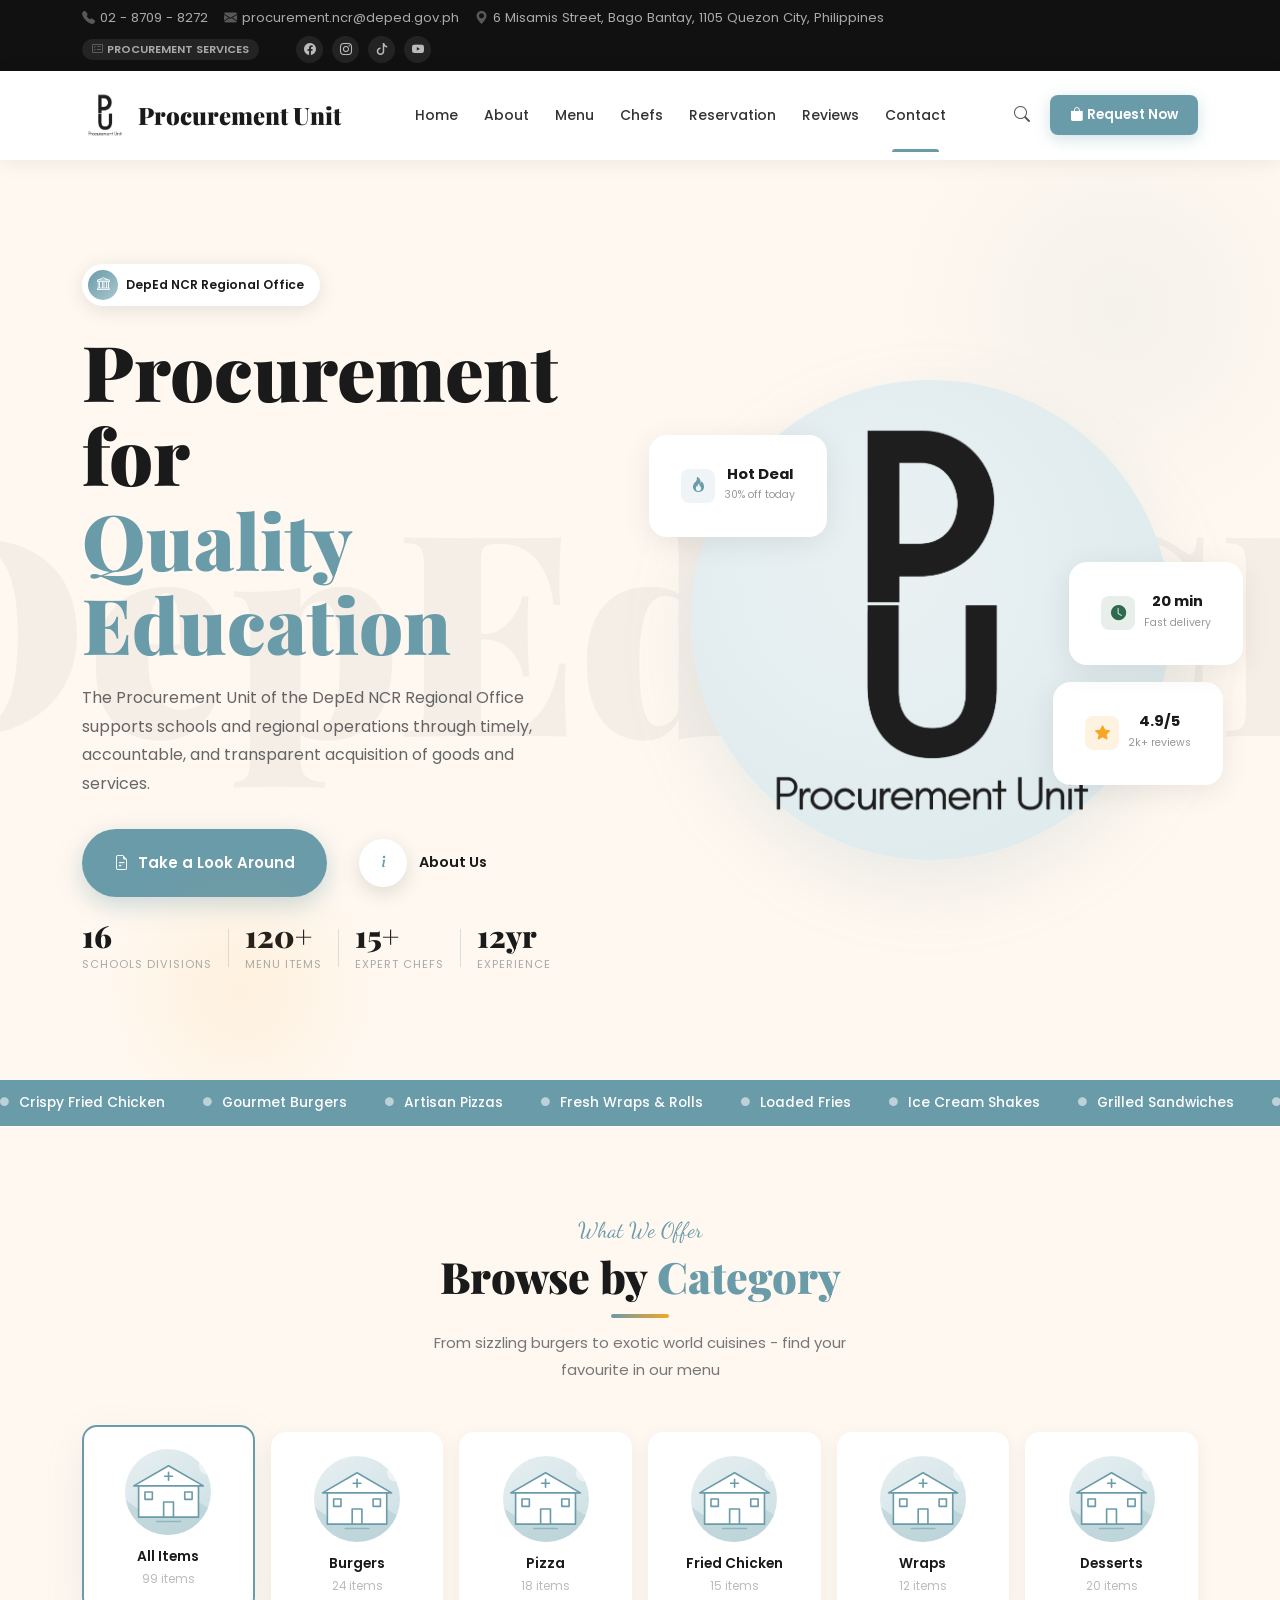
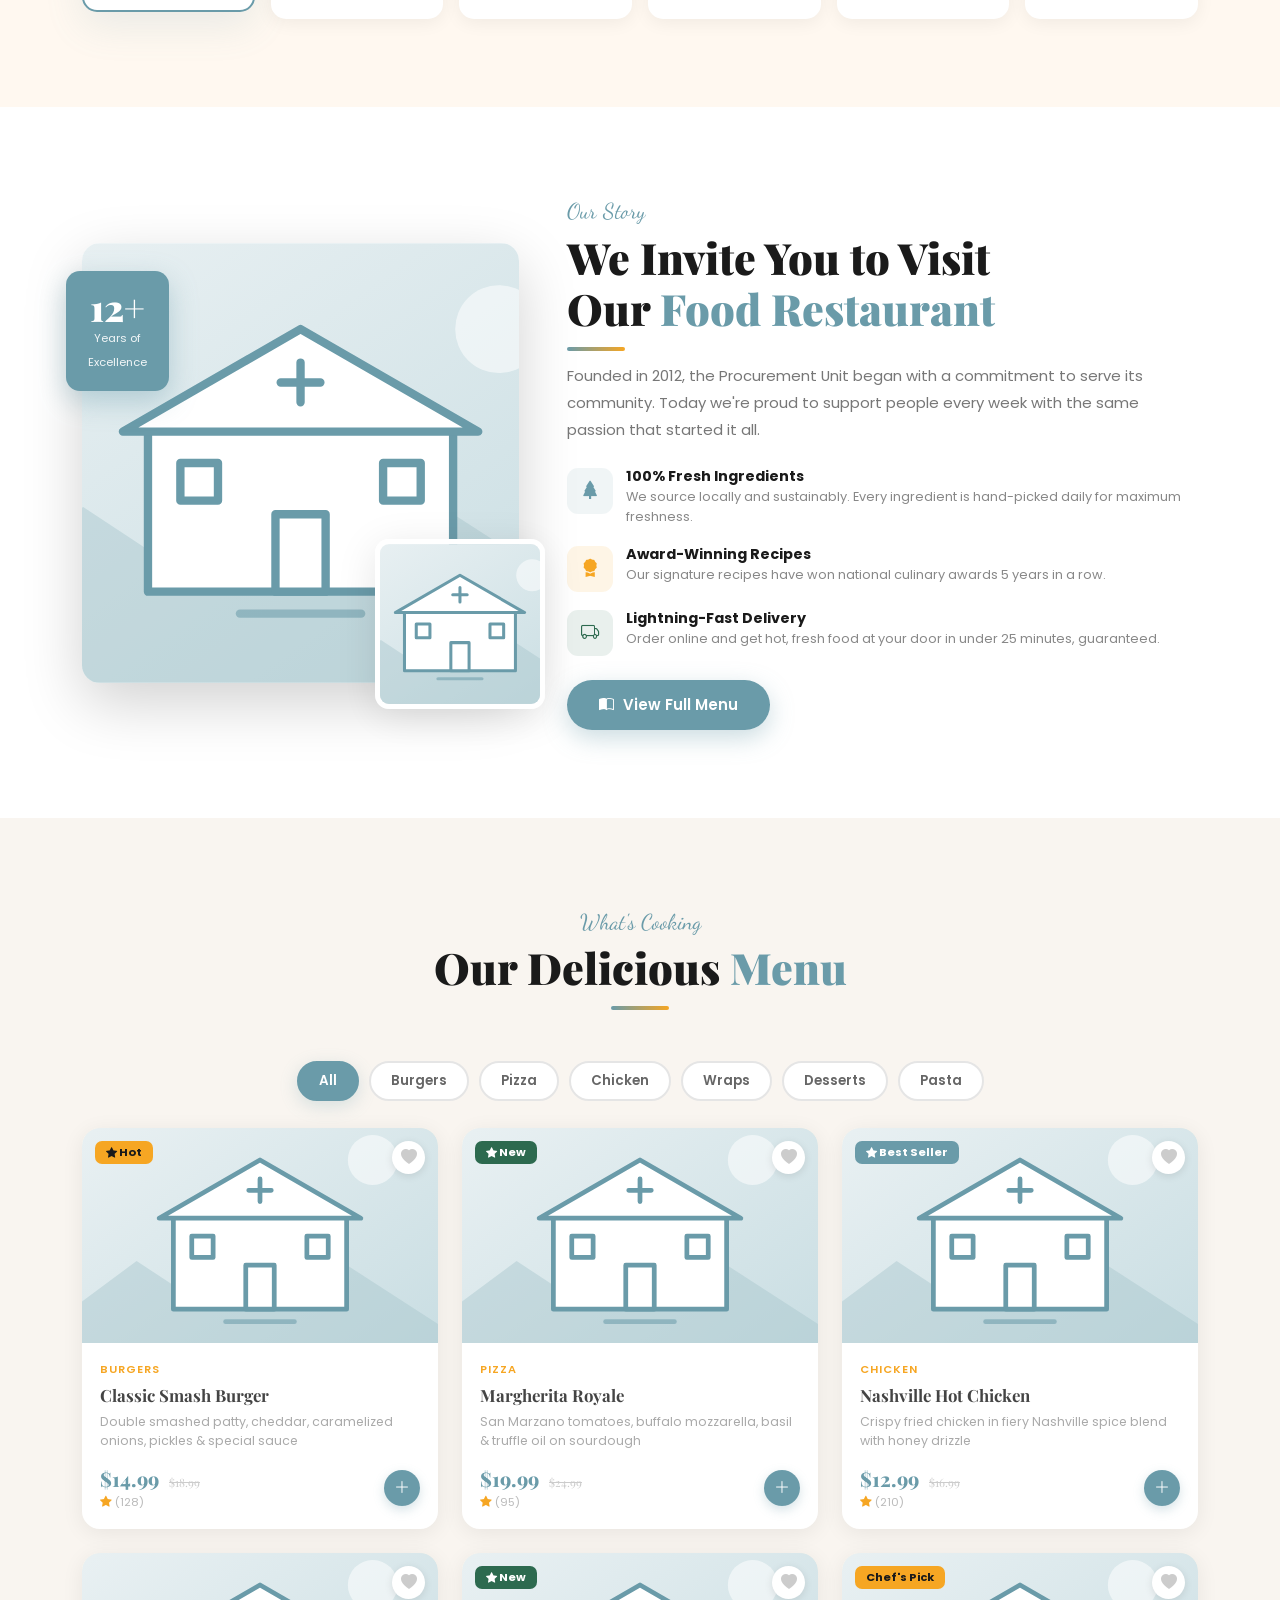
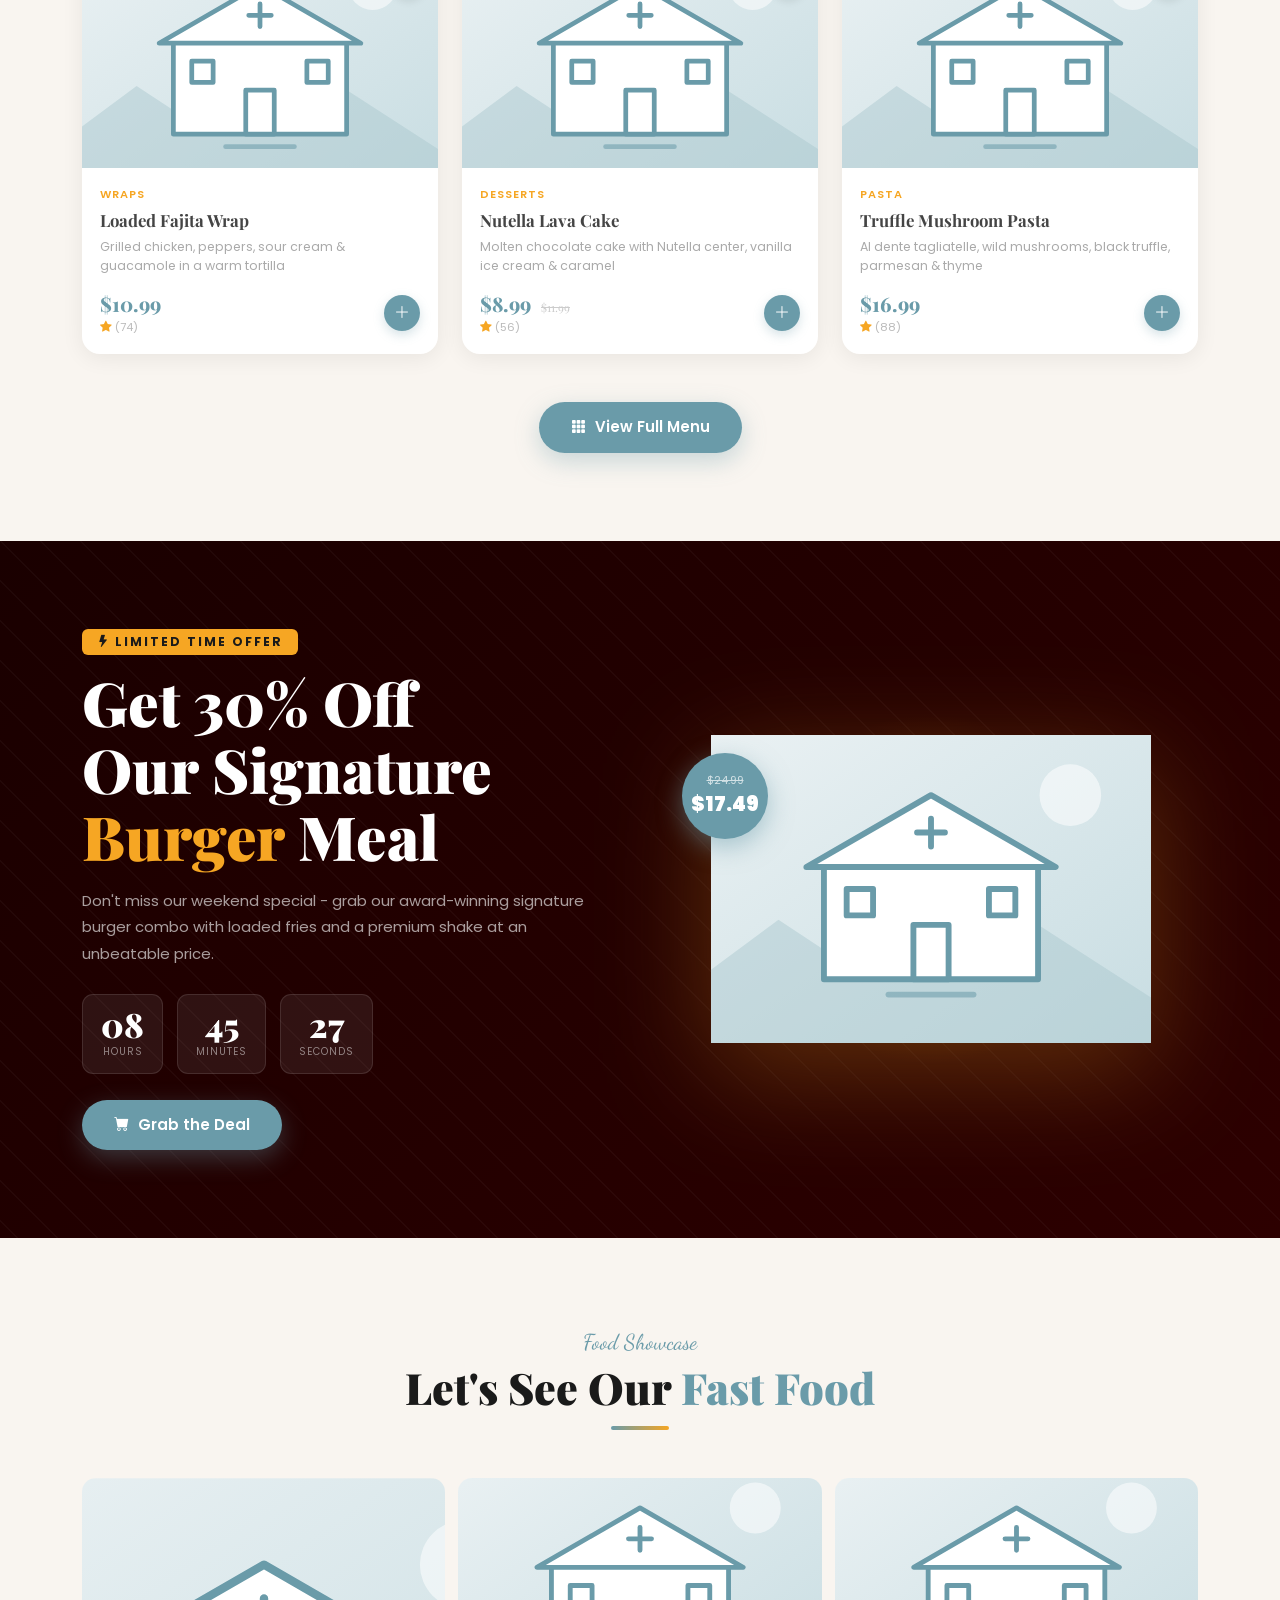
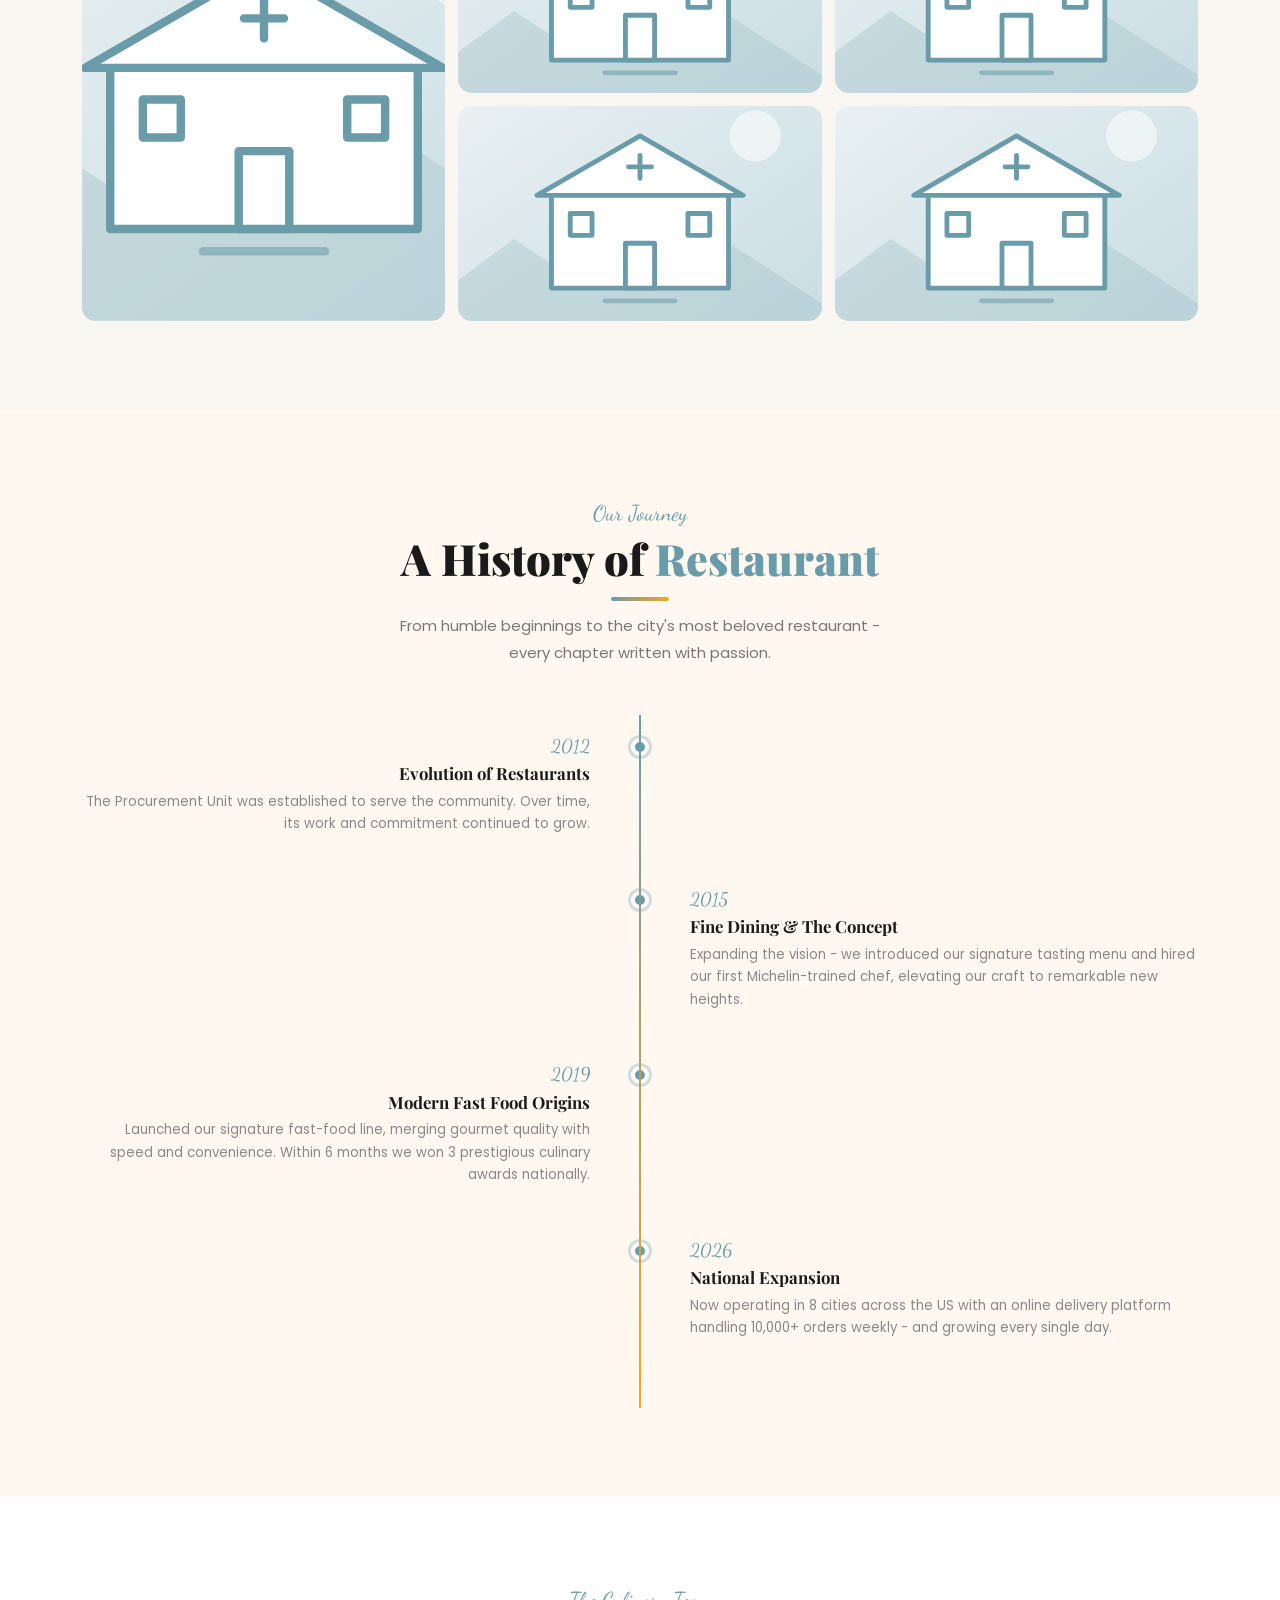
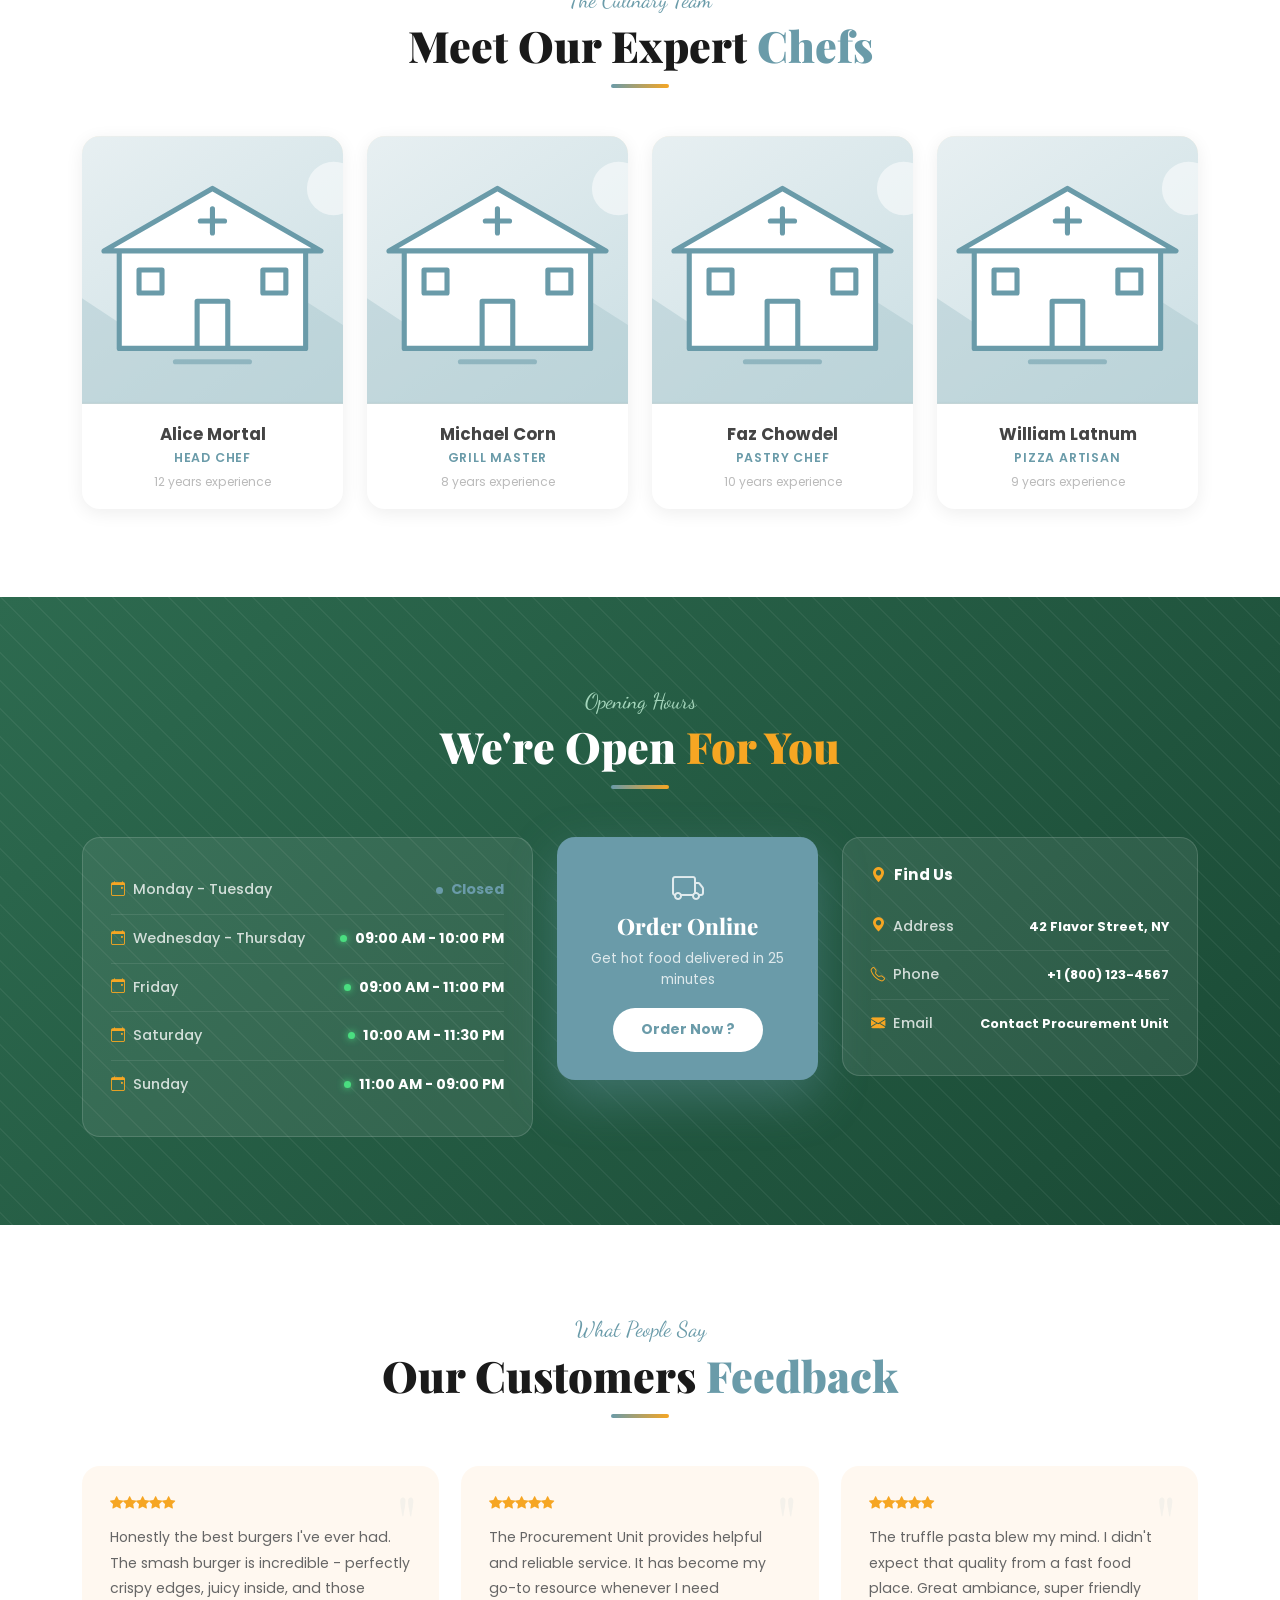
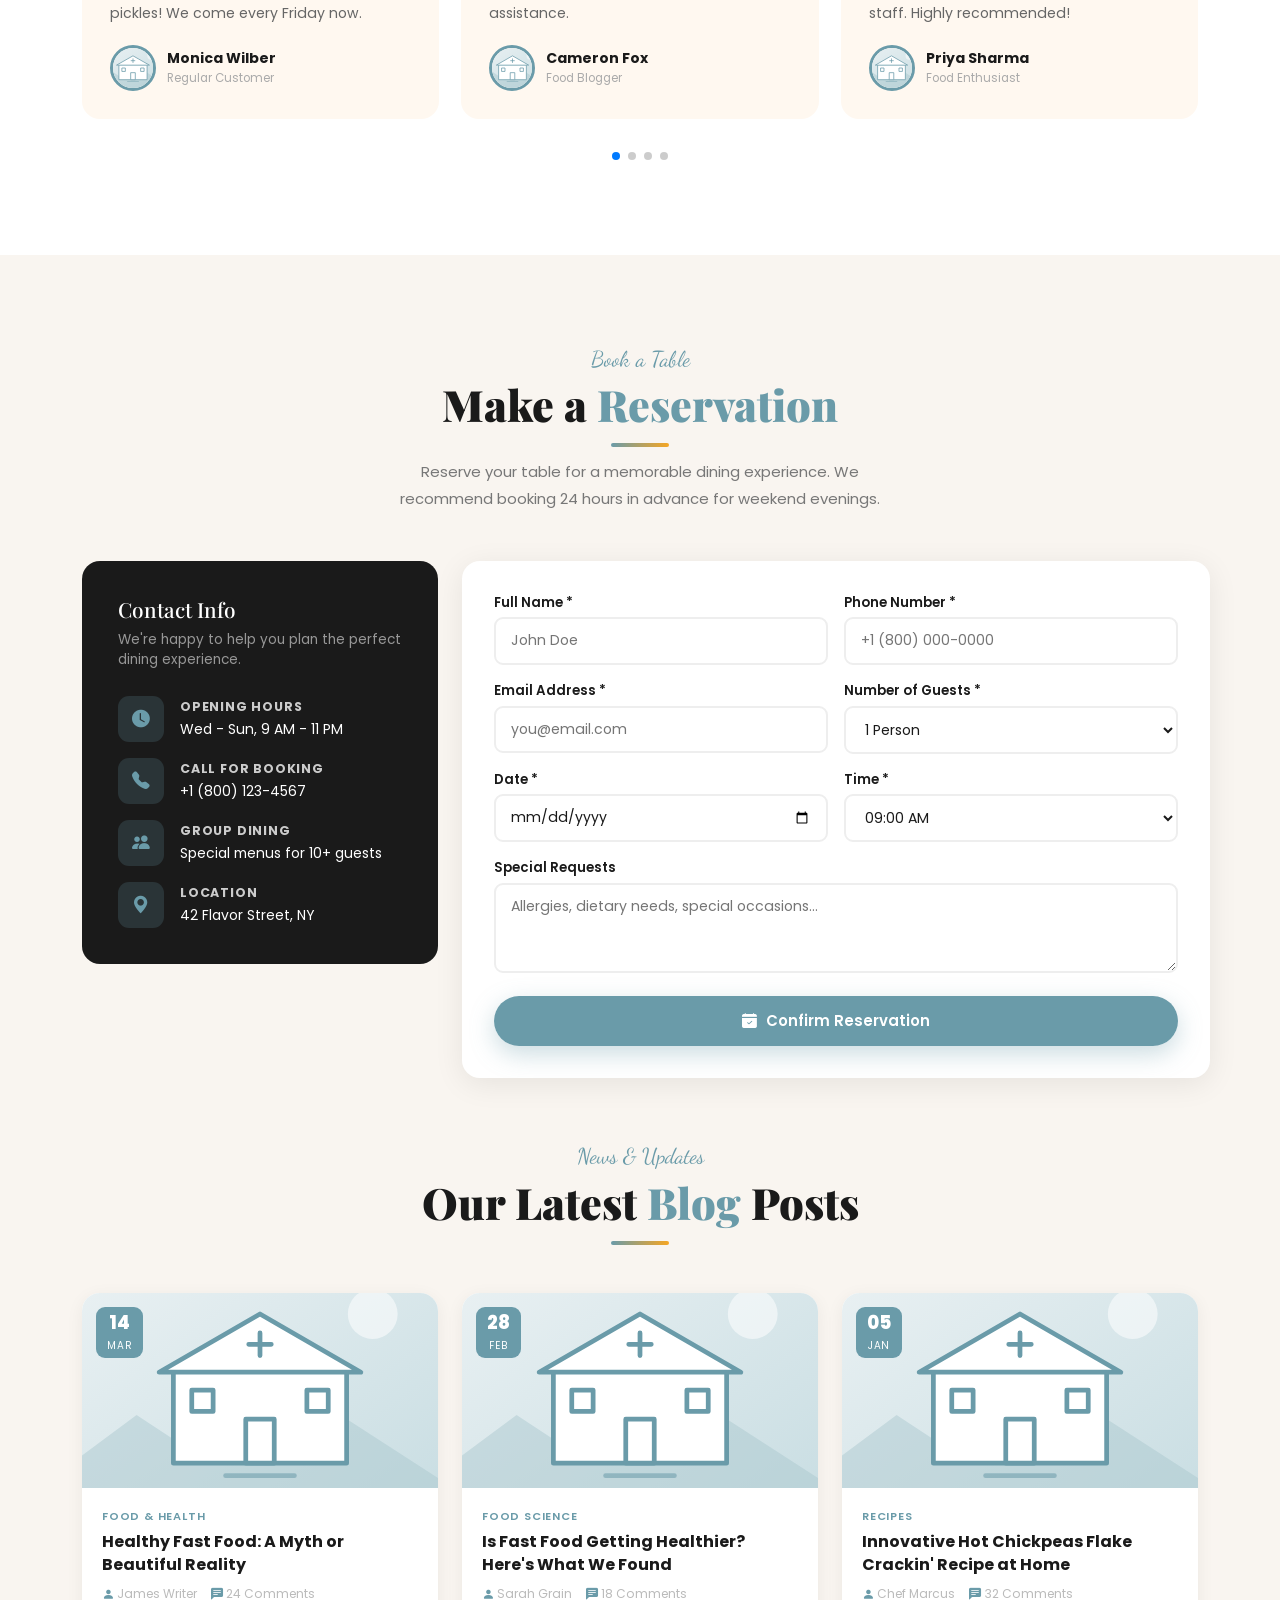
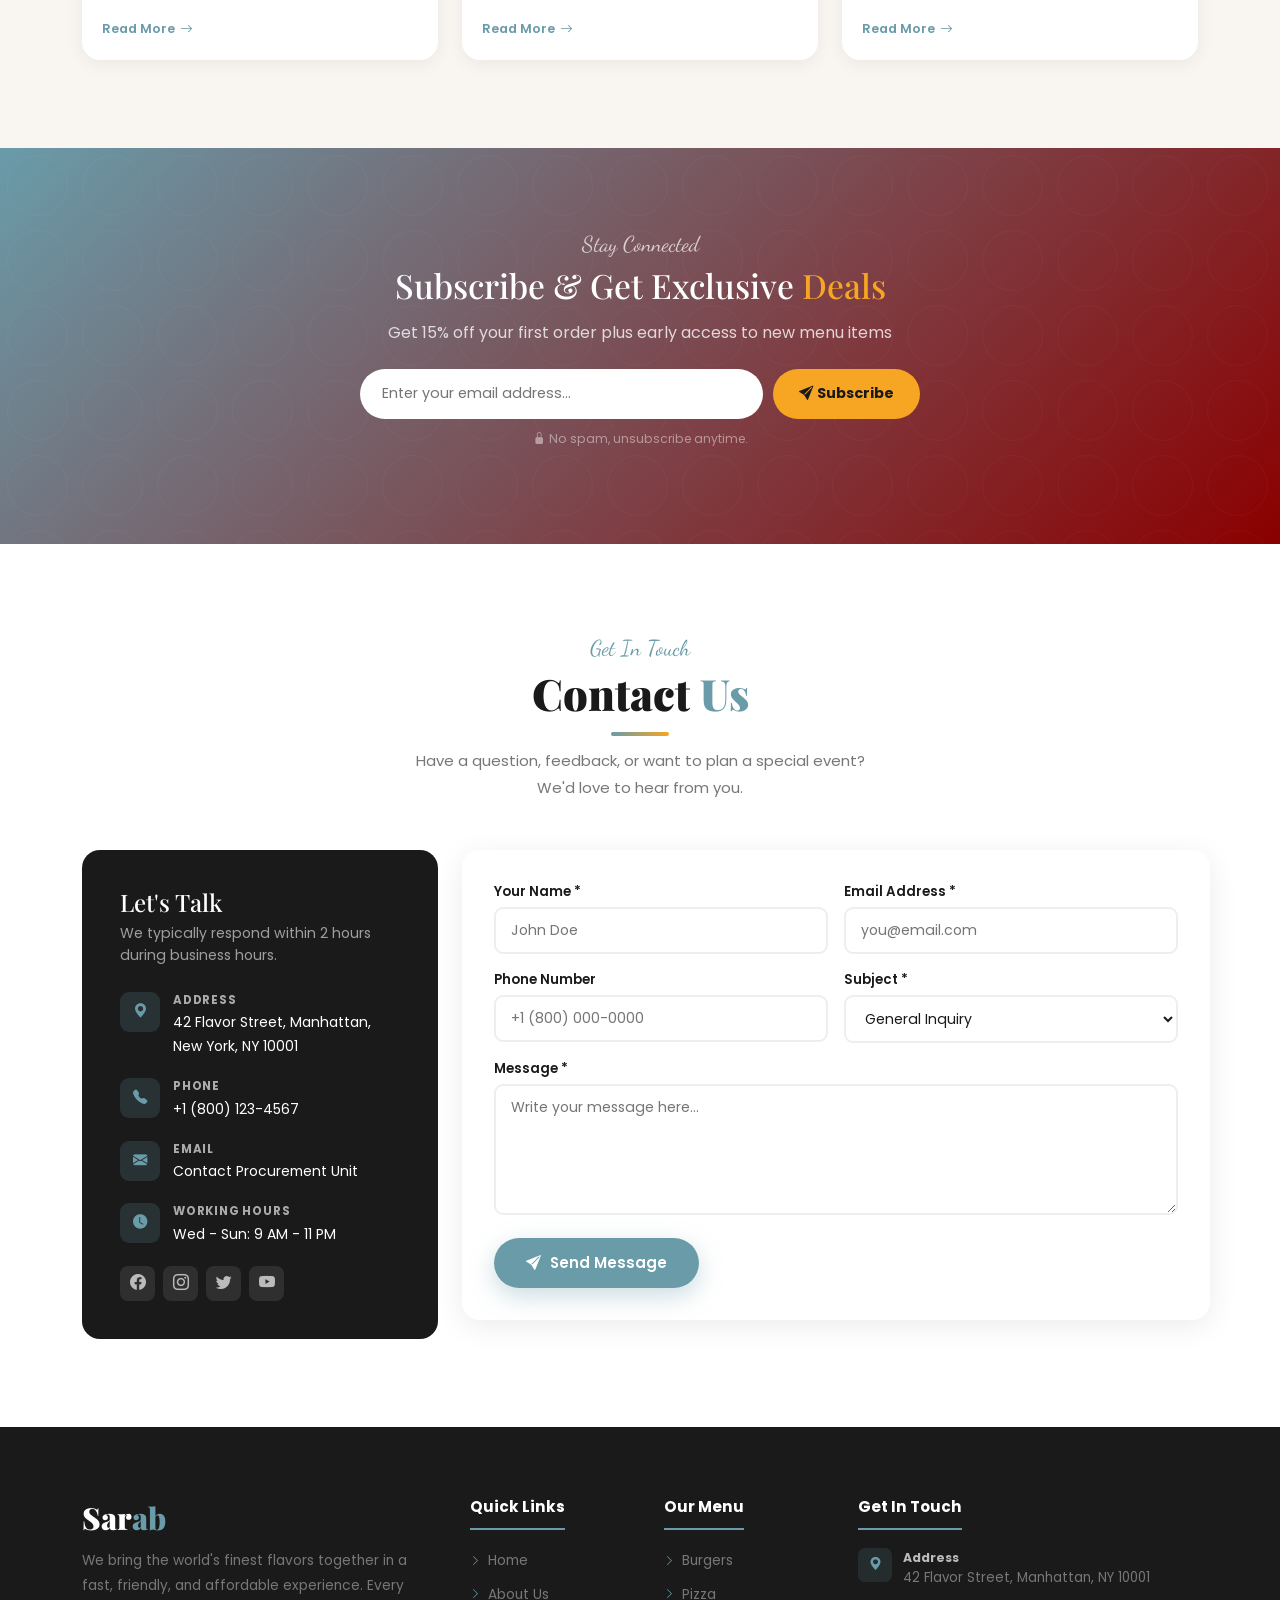
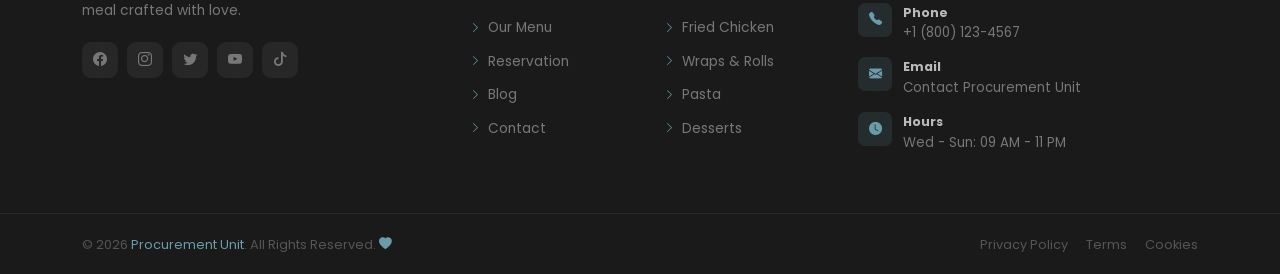
==== commit 6232a685: "update procurement" ====
--- a/Procurement/index.html
+++ b/Procurement/index.html
@@ -7,6 +7,7 @@
       <meta name="author" content="Procurement Unit">
       <meta name="description" content="Procurement Unit">
       <title>Procurement Unit</title>
+      <link rel="icon" type="image/png" href="img/pucircle.png">
       <link href="https://fonts.googleapis.com/css2?family=Playfair+Display:wght@400;700;900&family=Poppins:wght@300;400;500;600;700&family=Dancing+Script:wght@700&display=swap" rel="stylesheet"/>
       <!-- Bootstrap 5.3 -->
       <link href="css/bootstrap.min.css" rel="stylesheet"/>
@@ -74,7 +75,7 @@
                <div class="d-flex align-items-center gap-1">
                   <!-- FIX 1: Search button -->
                   <button id="navSearchBtn" title="Search"><i class="bi bi-search"></i></button>
-                  <a href="#menu" class="nav-link nav-cta"><i class="bi bi-bag-fill me-1"></i>Order Now</a>
+                  <a href="#menu" class="nav-link nav-cta"><i class="bi bi-bag-fill me-1"></i>Request Now</a>
                </div>
             </div>
          </div>
@@ -149,7 +150,7 @@
 					 </a>
                   </div>
                   <div class="hstats d-flex gap-3 flex-wrap mt-4">
-                     <div class="hstat"><span class="snum">850<em>+</em></span><small>Happy Customers</small></div>
+                     <div class="hstat"><span class="snum">16</span><small>Schools Divisions</small></div>
                      <div class="sdiv"></div>
                      <div class="hstat"><span class="snum">120<em>+</em></span><small>Menu Items</small></div>
                      <div class="sdiv"></div>
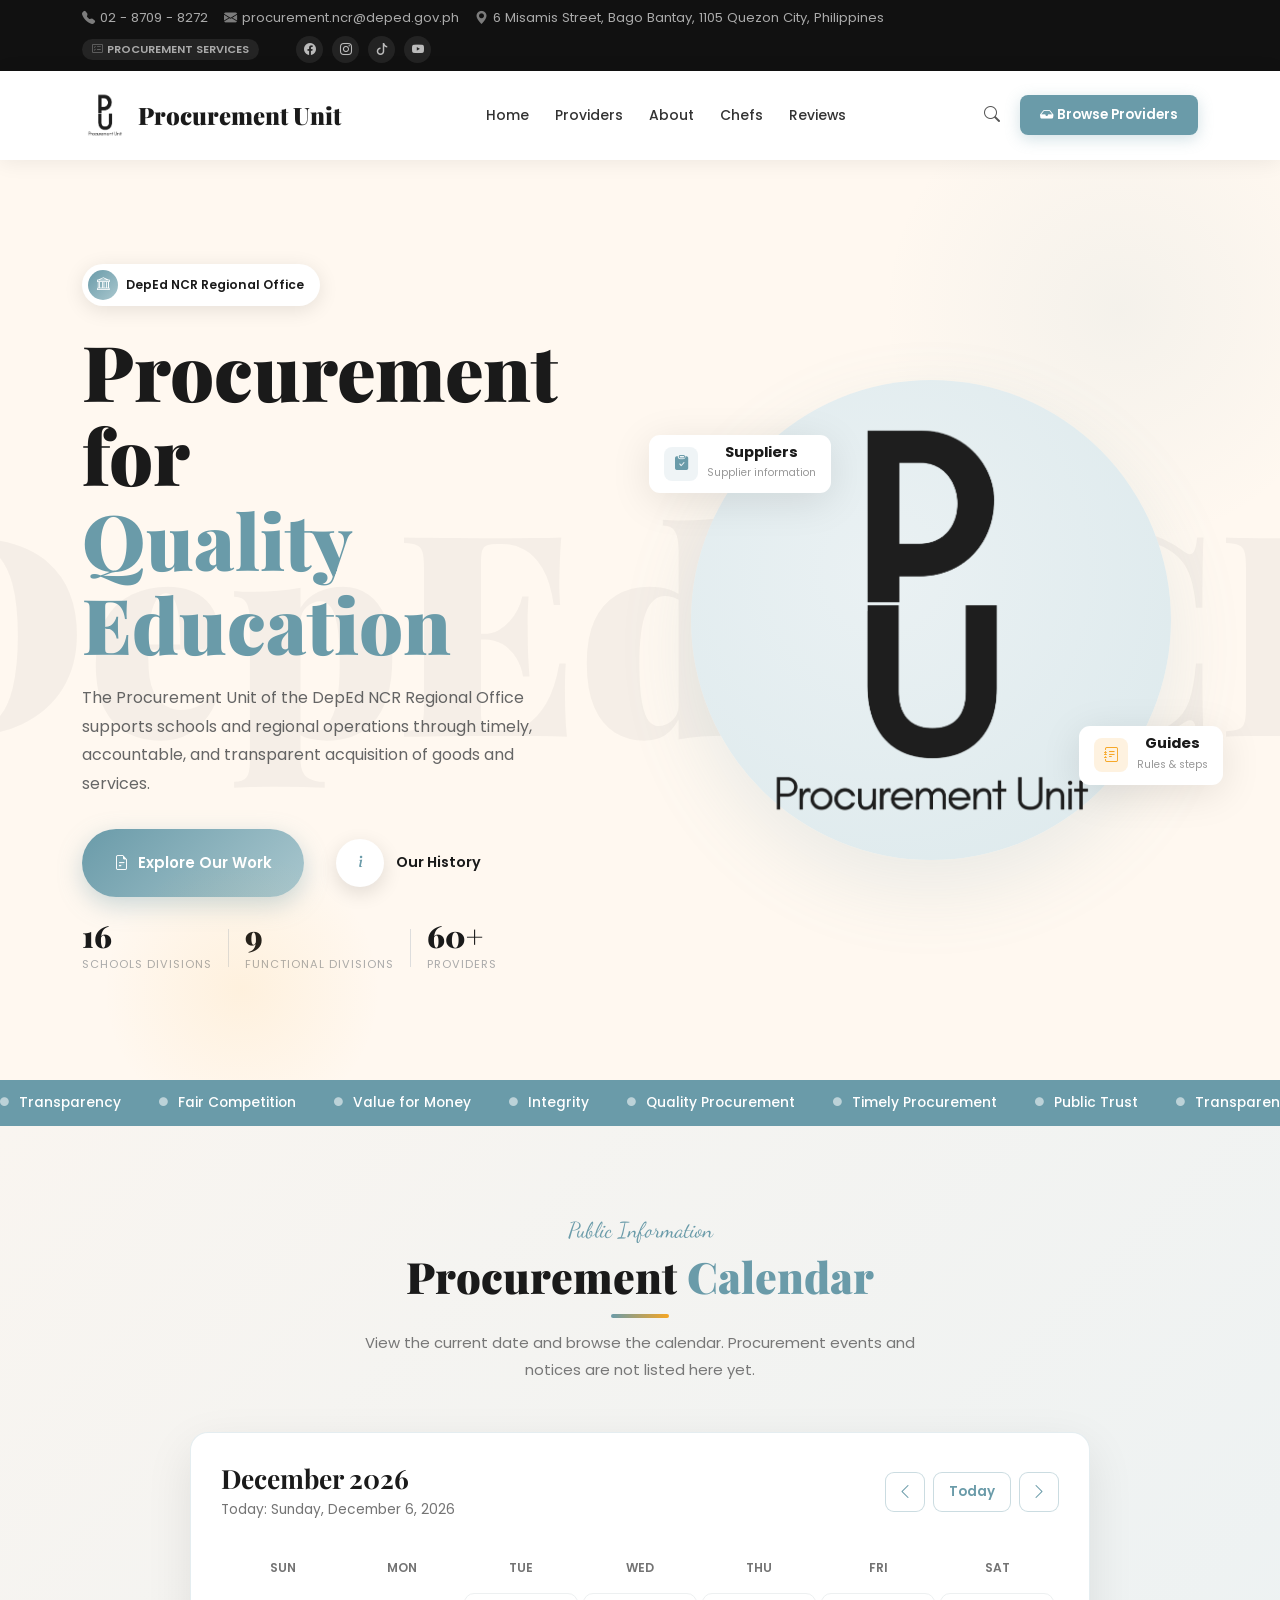
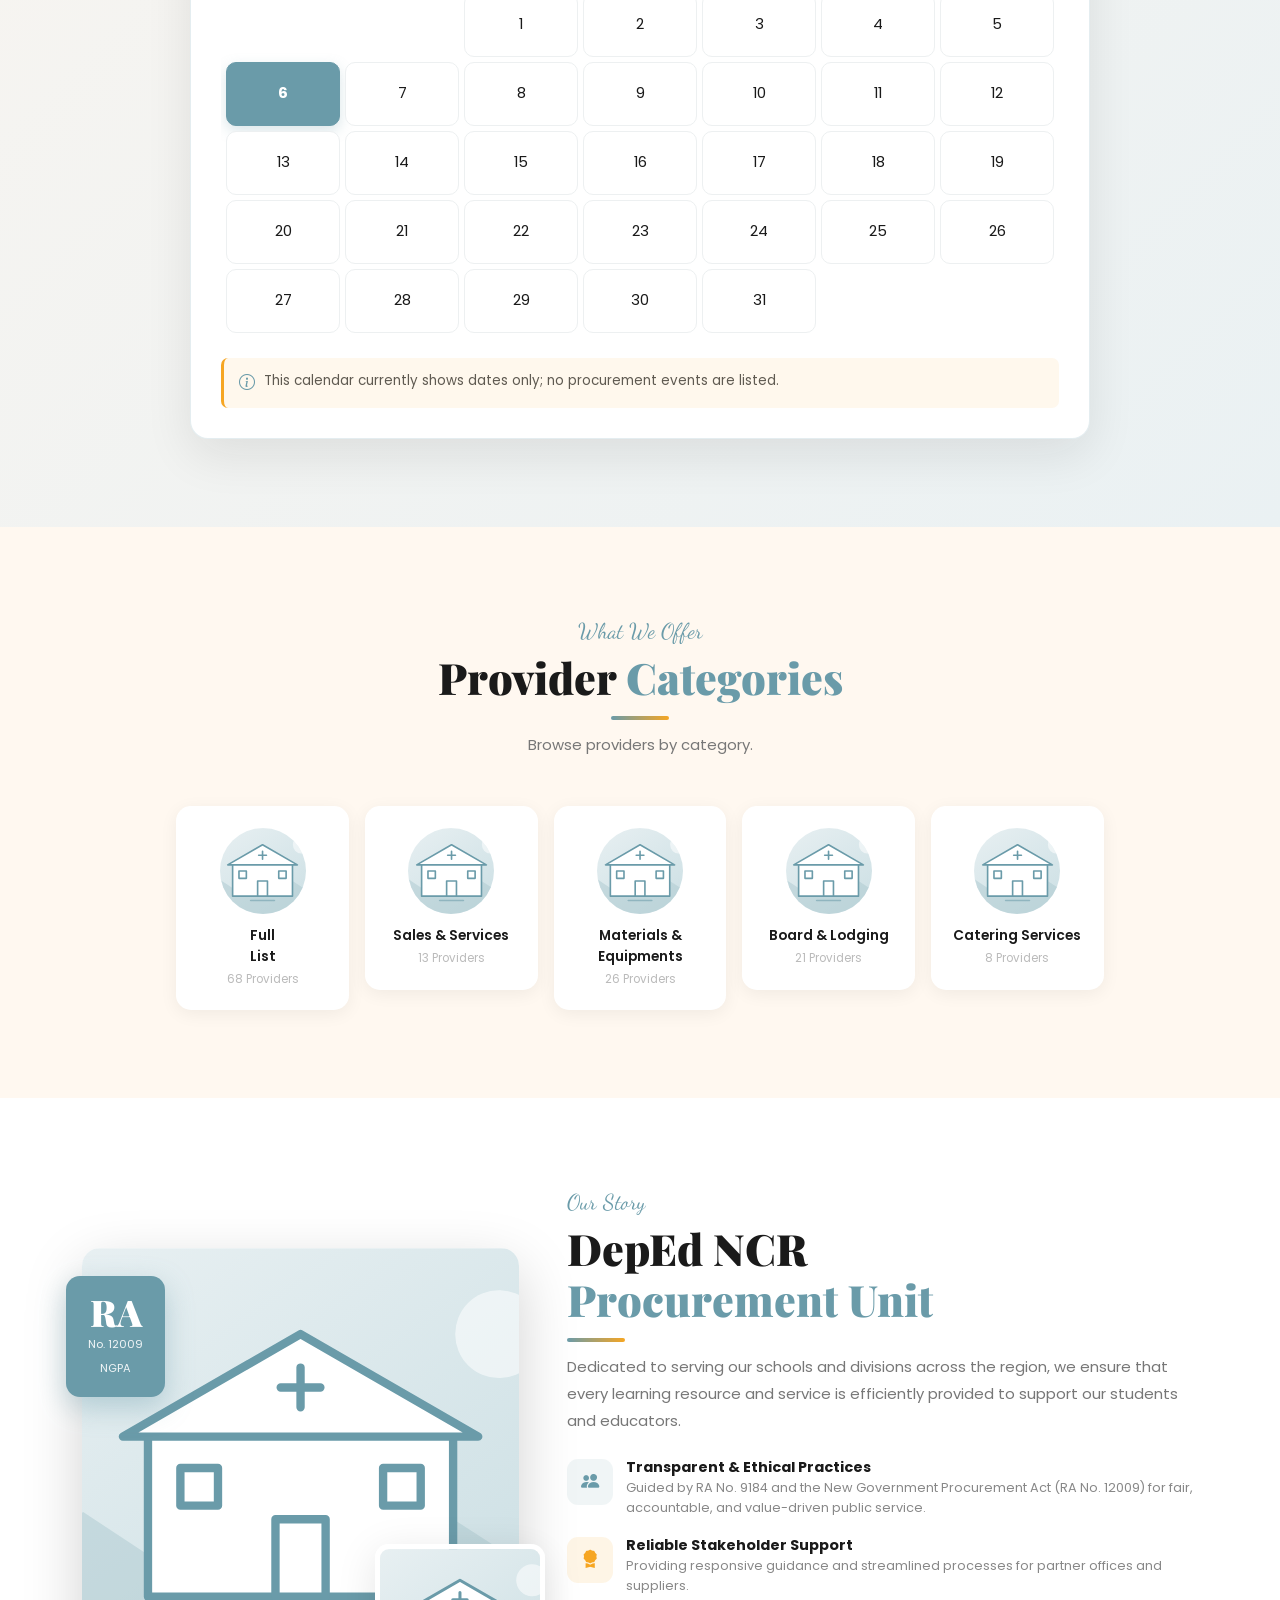
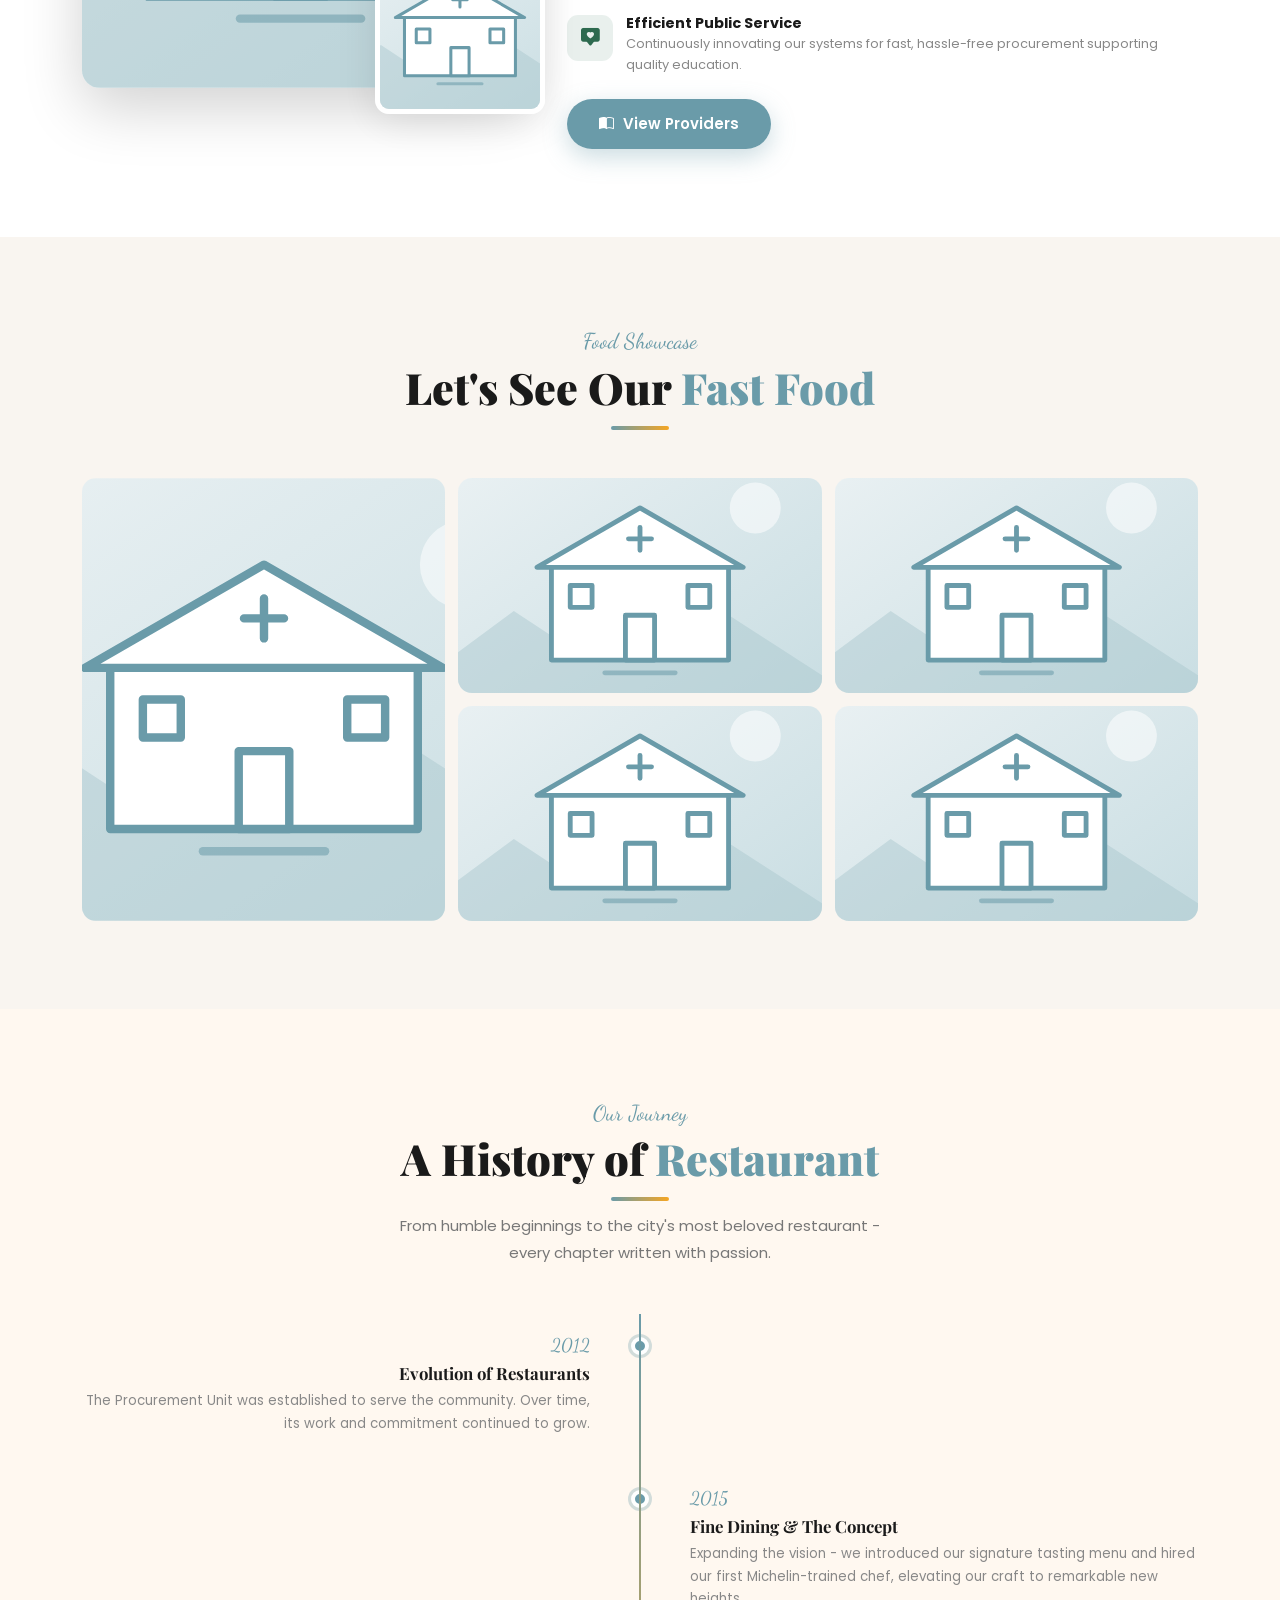
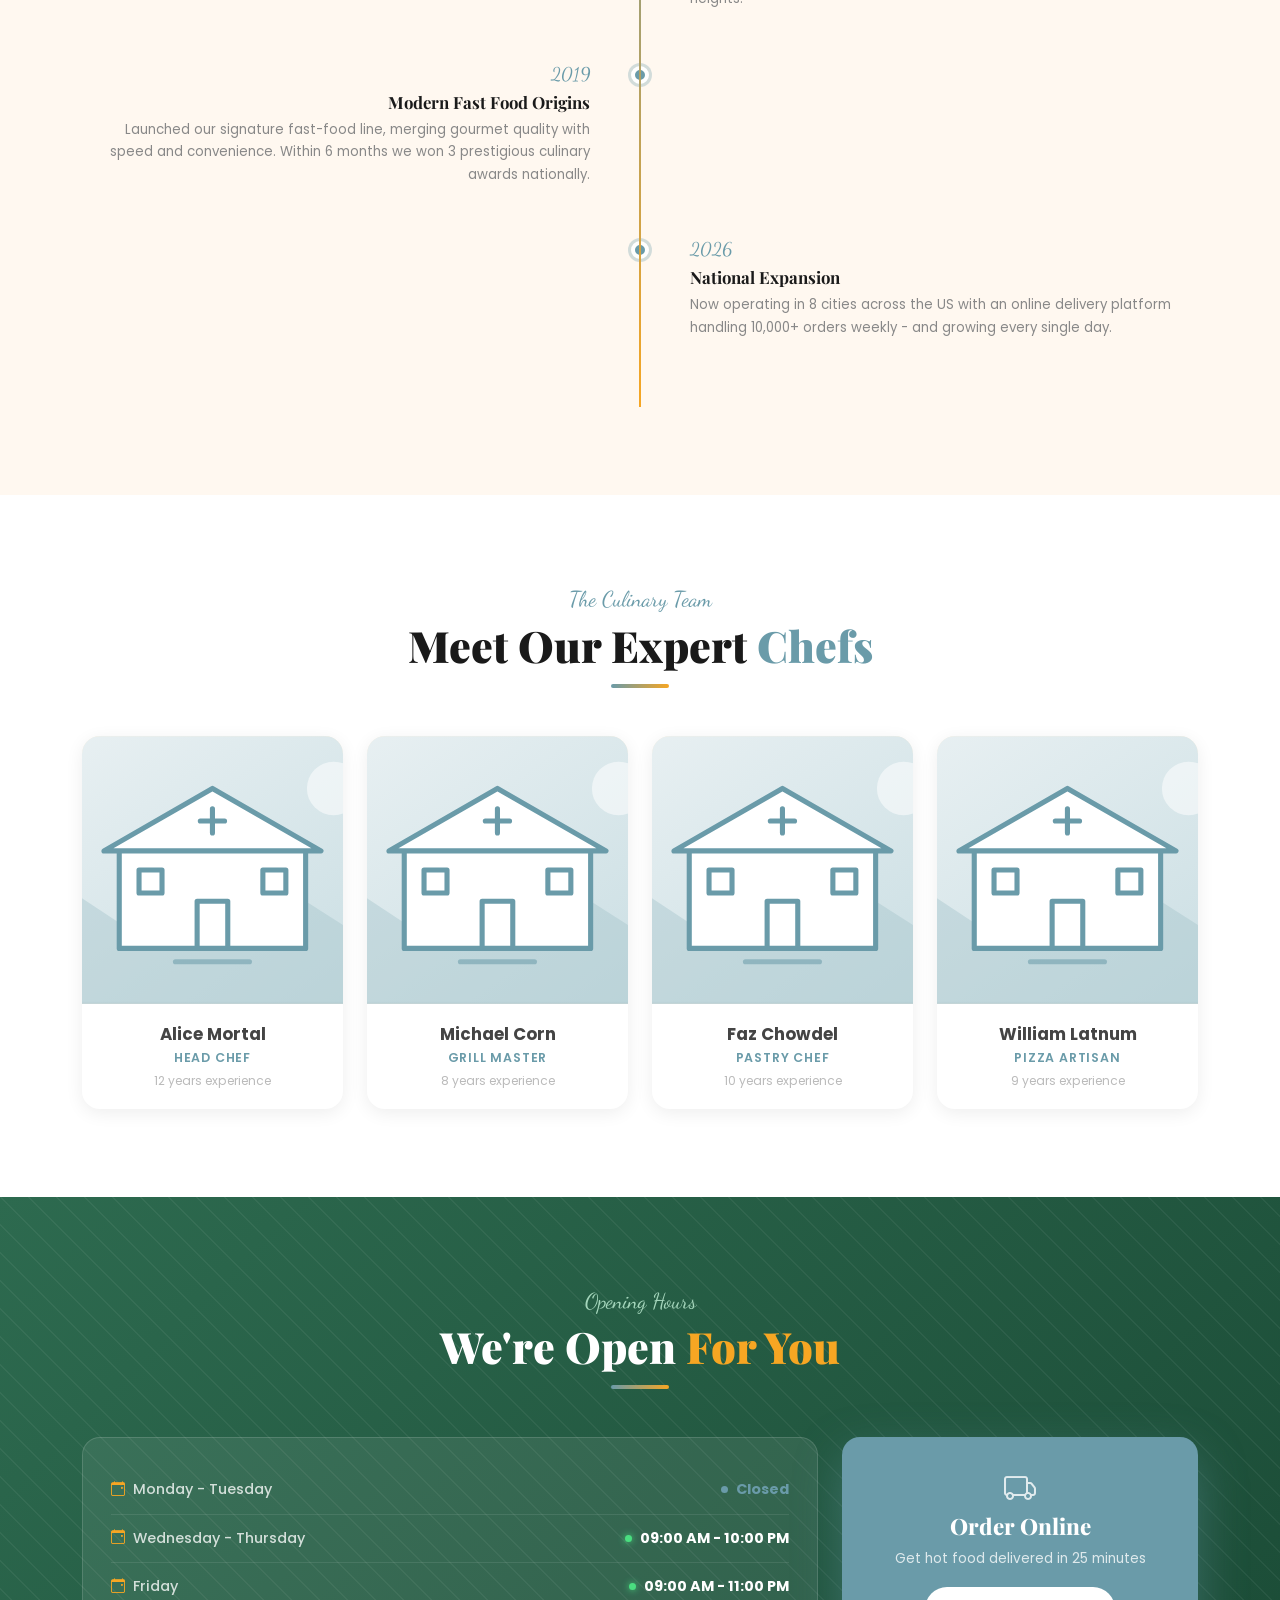
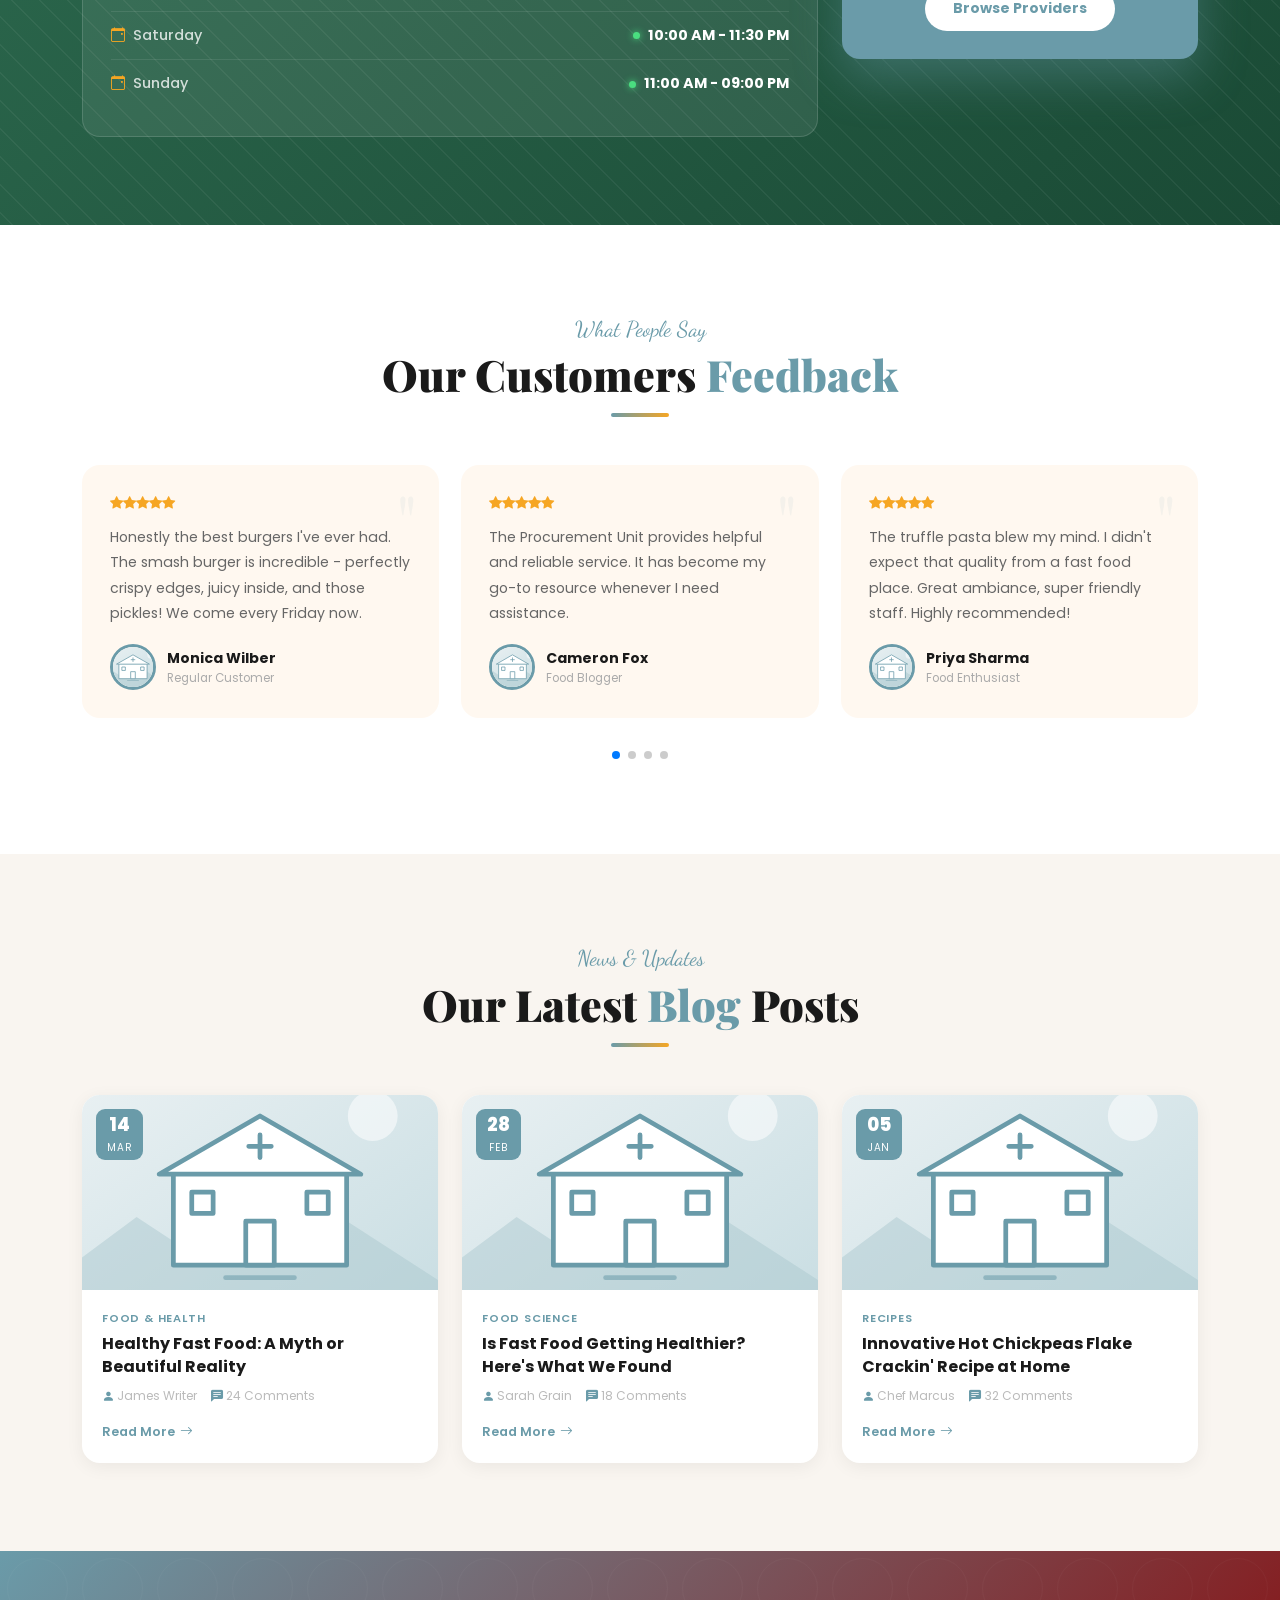
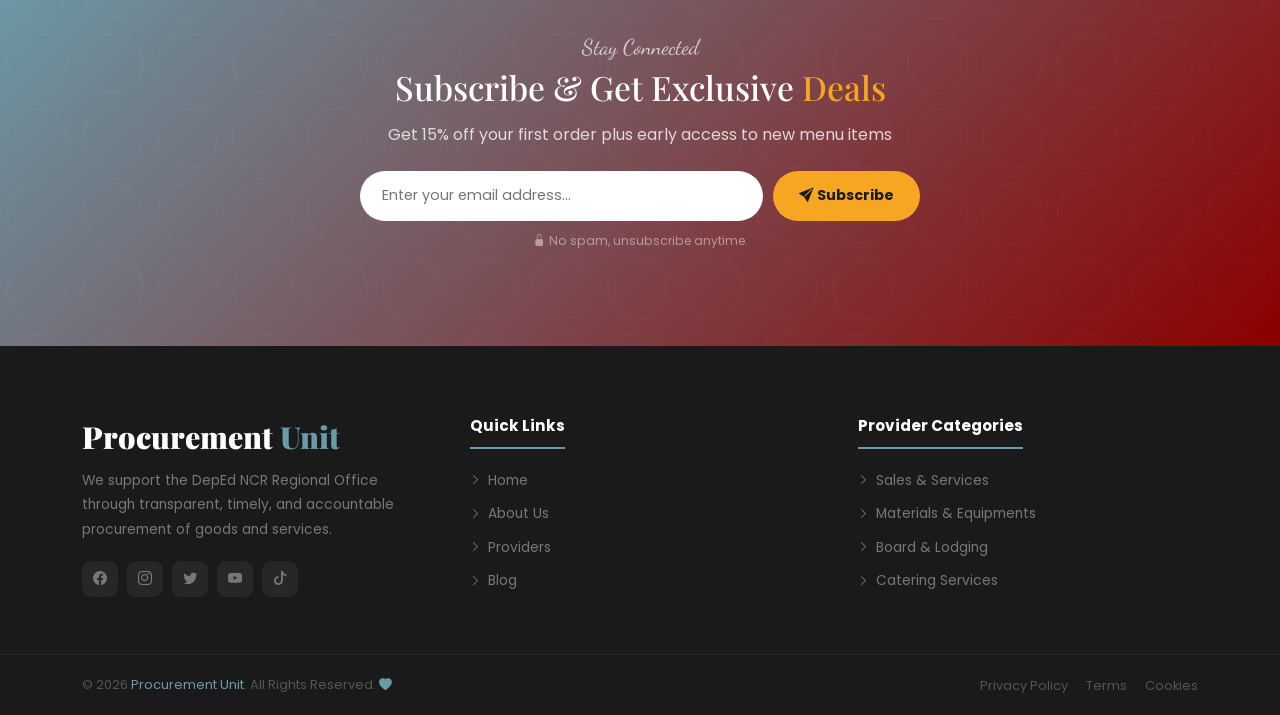
==== commit 340b7db4: "Connect live provider directory Co-authored-by: Copilot <223556219+Copilot@users.noreply.github.com>" ====
--- a/Procurement/index.html
+++ b/Procurement/index.html
@@ -30,9 +30,9 @@
          <div class="container">
             <div class="d-flex justify-content-between align-items-center flex-wrap gap-2">
                <div class="top-contact d-flex flex-wrap">
-                  <span><i class="bi bi-telephone-fill" style="color: rgba(255, 255, 255, 0.300);"></i>02 - 8709 - 8272</span>
-                  <span><i class="bi bi-envelope-fill" style="color: rgba(255, 255, 255, 0.300);"></i>procurement.ncr@deped.gov.ph</span>
-                  <span><i class="bi bi-geo-alt-fill" style="color: rgba(255, 255, 255, 0.300);"></i>6 Misamis Street, Bago Bantay, 1105 Quezon City, Philippines</span>
+                  <span><i class="bi bi-telephone-fill"></i>02 - 8709 - 8272</span>
+                  <span><i class="bi bi-envelope-fill"></i>procurement.ncr@deped.gov.ph</span>
+                  <span><i class="bi bi-geo-alt-fill"></i>6 Misamis Street, Bago Bantay, 1105 Quezon City, Philippines</span>
                </div>
                <div class="d-flex align-items-center gap-3">
                   <span class="ttag"><i class="bi bi-card-checklist me-1" style="color: rgba(255, 255, 255, 0.329);"></i>Procurement Services</span>
@@ -65,17 +65,15 @@
             <div class="collapse navbar-collapse" id="navmenu">
                <ul class="navbar-nav mx-auto">
                   <li class="nav-item"><a class="nav-link active" href="#hero">Home</a></li>
+                  <li class="nav-item"><a class="nav-link" href="providers.html">Providers</a></li>
                   <li class="nav-item"><a class="nav-link" href="#about">About</a></li>
-                  <li class="nav-item"><a class="nav-link" href="#menu">Menu</a></li>
                   <li class="nav-item"><a class="nav-link" href="#chefs">Chefs</a></li>
-                  <li class="nav-item"><a class="nav-link" href="#reservation">Reservation</a></li>
                   <li class="nav-item"><a class="nav-link" href="#testimonials">Reviews</a></li>
-                  <li class="nav-item"><a class="nav-link" href="#contact-section">Contact</a></li>
                </ul>
                <div class="d-flex align-items-center gap-1">
                   <!-- FIX 1: Search button -->
                   <button id="navSearchBtn" title="Search"><i class="bi bi-search"></i></button>
-                  <a href="#menu" class="nav-link nav-cta"><i class="bi bi-bag-fill me-1"></i>Request Now</a>
+                  <a href="providers.html" class="nav-link nav-cta"><i class="bi bi-inbox-fill me-1"></i>Browse Providers</a>
                </div>
             </div>
          </div>
@@ -86,44 +84,29 @@
       <div id="searchOv">
          <button class="sovclose" id="searchClose"><i class="bi bi-x-lg"></i></button>
          <div class="sovbox">
-            <h4>What are you craving today?</h4>
-            <div class="sovinput">
-               <input type="text" id="searchInput" placeholder="Search burgers, pizza, chicken..." autocomplete="off"/>
-               <button><i class="bi bi-search"></i></button>
-            </div>
-            <!-- Categories inside search box -->
+            <h4>Find a Provider</h4>
+            <form class="sovinput" id="providerSearchForm">
+               <input type="text" id="searchInput" placeholder="Search providers or categories..." autocomplete="off"/>
+               <button type="submit" aria-label="Search providers"><i class="bi bi-search"></i></button>
+            </form>
             <div class="sovcats">
                <div class="sovcat active" data-cat="all">
-                  <img src="img/temporary-placeholder.svg" alt="Temporary placeholder illustration"/>All Items
-               </div>
-               <div class="sovcat" data-cat="burgers">
-                  <img src="img/temporary-placeholder.svg" alt="Temporary placeholder illustration"/>Burgers
-               </div>
-               <div class="sovcat" data-cat="pizza">
-                  <img src="img/temporary-placeholder.svg" alt="Temporary placeholder illustration"/>Pizza
-               </div>
-               <div class="sovcat" data-cat="chicken">
-                  <img src="img/temporary-placeholder.svg" alt="Temporary placeholder illustration"/>Chicken
-               </div>
-               <div class="sovcat" data-cat="wraps">
-                  <img src="img/temporary-placeholder.svg" alt="Temporary placeholder illustration"/>Wraps
-               </div>
-               <div class="sovcat" data-cat="pasta">
-                  <img src="img/temporary-placeholder.svg" alt="Temporary placeholder illustration"/>Pasta
-               </div>
-               <div class="sovcat" data-cat="desserts">
-                  <img src="img/temporary-placeholder.svg" alt="Temporary placeholder illustration"/>Desserts
-               </div>
-            </div>
-            <div class="sovtrend">
-               <p><i class="bi bi-fire me-1" style="color:var(--secondary);"></i>Trending Searches</p>
-               <span class="ttag">Smash Burger</span>
-               <span class="ttag">Nashville Chicken</span>
-               <span class="ttag">Truffle Pizza</span>
-               <span class="ttag">Lava Cake</span>
-               <span class="ttag">Loaded Fries</span>
-               <span class="ttag">Mango Shake</span>
-            </div>
+                  <img src="img/temporary-placeholder.svg" alt="Temporary placeholder illustration"/>All Providers
+               </div>
+               <div class="sovcat" data-cat="sales-services">
+                  <img src="img/temporary-placeholder.svg" alt="Temporary placeholder illustration"/>Sales &amp; Services
+               </div>
+               <div class="sovcat" data-cat="materials-equipment">
+                  <img src="img/temporary-placeholder.svg" alt="Temporary placeholder illustration"/>Materials &amp; Equipments
+               </div>
+               <div class="sovcat" data-cat="board-lodging">
+                  <img src="img/temporary-placeholder.svg" alt="Temporary placeholder illustration"/>Board &amp; Lodging
+               </div>
+               <div class="sovcat" data-cat="catering-services">
+                  <img src="img/temporary-placeholder.svg" alt="Temporary placeholder illustration"/>Catering Services
+               </div>
+            </div>
+            <p class="sdesc mt-3 mb-0">Provider listings are temporary and will be updated.</p>
          </div>
       </div>
       <!-- ============================================================
@@ -143,20 +126,18 @@
                   <h1 class="htitle">Procurement for <span class="hl">Quality Education</span></h1>
                   <p class="hdesc">The Procurement Unit of the DepEd NCR Regional Office supports schools and regional operations through timely, accountable, and transparent acquisition of goods and services.</p>
                   <div class="d-flex flex-wrap gap-3 mb-2">
-                     <a href="#contact-section" class="btn-red"><i class="bi bi-file-earmark-text"></i>Take a Look Around</a>
-					 <a href="#about" class="btn-play">
+                     <a href="#about" class="btn-red hero-work-cta"><i class="bi bi-file-earmark-text"></i>Explore Our Work</a>
+					 <a href="#history" class="btn-play">
 						<div class="pico"><i class="bi bi-info-lg"></i></div>
-						<span>About Us</span>
+						<span>Our History</span>
 					 </a>
                   </div>
                   <div class="hstats d-flex gap-3 flex-wrap mt-4">
                      <div class="hstat"><span class="snum">16</span><small>Schools Divisions</small></div>
                      <div class="sdiv"></div>
-                     <div class="hstat"><span class="snum">120<em>+</em></span><small>Menu Items</small></div>
+                     <div class="hstat"><span class="snum">9</span><small>Functional Divisions</small></div>
                      <div class="sdiv"></div>
-                     <div class="hstat"><span class="snum">15<em>+</em></span><small>Expert Chefs</small></div>
-                     <div class="sdiv"></div>
-                     <div class="hstat"><span class="snum">12<em>yr</em></span><small>Experience</small></div>
+                     <div class="hstat"><span class="snum">60<em>+</em></span><small>Providers</small></div>
                   </div>
                </div>
                <div class="col-lg-6">
@@ -165,16 +146,12 @@
                         <img src="img/pulogo.png" alt="Procurement Unit logo"/>
                      </div>
                      <div class="fcard fc1">
-                        <div class="fcoi r"><i class="bi bi-fire"></i></div>
-                        <div><span class="fcnum">Hot Deal</span><span class="fcsm">30% off today</span></div>
+                        <div class="fcoi r"><i class="bi bi-clipboard-check-fill"></i></div>
+                        <div><span class="fcnum">Suppliers</span><span class="fcsm">Supplier information</span></div>
                      </div>
                      <div class="fcard fc2">
-                        <div class="fcoi y"><i class="bi bi-star-fill"></i></div>
-                        <div><span class="fcnum">4.9/5</span><span class="fcsm">2k+ reviews</span></div>
-                     </div>
-                     <div class="fcard fc3">
-                        <div class="fcoi g"><i class="bi bi-clock-fill"></i></div>
-                        <div><span class="fcnum">20 min</span><span class="fcsm">Fast delivery</span></div>
+                        <div class="fcoi y"><i class="bi bi-journal-text"></i></div>
+                        <div><span class="fcnum">Guides</span><span class="fcsm">Rules &amp; steps</span></div>
                      </div>
                   </div>
                </div>
@@ -184,73 +161,107 @@
       <!-- MARQUEE -->
       <div class="mqsec">
          <div class="mqtrack">
-            <div class="mqitem"><i class="bi bi-circle-fill"></i>Crispy Fried Chicken</div>
-            <div class="mqitem"><i class="bi bi-circle-fill"></i>Gourmet Burgers</div>
-            <div class="mqitem"><i class="bi bi-circle-fill"></i>Artisan Pizzas</div>
-            <div class="mqitem"><i class="bi bi-circle-fill"></i>Fresh Wraps &amp; Rolls</div>
-            <div class="mqitem"><i class="bi bi-circle-fill"></i>Loaded Fries</div>
-            <div class="mqitem"><i class="bi bi-circle-fill"></i>Ice Cream Shakes</div>
-            <div class="mqitem"><i class="bi bi-circle-fill"></i>Grilled Sandwiches</div>
-            <div class="mqitem"><i class="bi bi-circle-fill"></i>Crispy Fried Chicken</div>
-            <div class="mqitem"><i class="bi bi-circle-fill"></i>Gourmet Burgers</div>
-            <div class="mqitem"><i class="bi bi-circle-fill"></i>Artisan Pizzas</div>
-            <div class="mqitem"><i class="bi bi-circle-fill"></i>Fresh Wraps &amp; Rolls</div>
-            <div class="mqitem"><i class="bi bi-circle-fill"></i>Loaded Fries</div>
-            <div class="mqitem"><i class="bi bi-circle-fill"></i>Ice Cream Shakes</div>
-            <div class="mqitem"><i class="bi bi-circle-fill"></i>Grilled Sandwiches</div>
+            <div class="mqitem"><i class="bi bi-circle-fill"></i>Transparency</div>
+            <div class="mqitem"><i class="bi bi-circle-fill"></i>Fair Competition</div>
+            <div class="mqitem"><i class="bi bi-circle-fill"></i>Value for Money</div>
+            <div class="mqitem"><i class="bi bi-circle-fill"></i>Integrity</div>
+            <div class="mqitem"><i class="bi bi-circle-fill"></i>Quality Procurement</div>
+            <div class="mqitem"><i class="bi bi-circle-fill"></i>Timely Procurement</div>
+            <div class="mqitem"><i class="bi bi-circle-fill"></i>Public Trust</div>
+            <div class="mqitem"><i class="bi bi-circle-fill"></i>Transparency</div>
+            <div class="mqitem"><i class="bi bi-circle-fill"></i>Fair Competition</div>
+            <div class="mqitem"><i class="bi bi-circle-fill"></i>Value for Money</div>
+            <div class="mqitem"><i class="bi bi-circle-fill"></i>Integrity</div>
+            <div class="mqitem"><i class="bi bi-circle-fill"></i>Quality Procurement</div>
+            <div class="mqitem"><i class="bi bi-circle-fill"></i>Timely Procurement</div>
+            <div class="mqitem"><i class="bi bi-circle-fill"></i>Public Trust</div>
          </div>
       </div>
+      <!-- PUBLIC CALENDAR -->
+      <section id="calendar">
+         <div class="container">
+            <div class="text-center mb-5" data-aos="fade-up">
+               <span class="slbl">Public Information</span>
+               <h2 class="stitle">Procurement <span>Calendar</span></h2>
+               <div class="sline"></div>
+               <p class="sdesc mx-auto" style="max-width:560px;">View the current date and browse the calendar. Procurement events and notices are not listed here yet.</p>
+            </div>
+            <div class="calendar-card" data-aos="fade-up">
+               <div class="calendar-header">
+                  <div>
+                     <h3 id="calendarMonth" aria-live="polite"></h3>
+                     <p id="calendarToday" class="calendar-today"></p>
+                  </div>
+                  <div class="calendar-controls" aria-label="Calendar navigation">
+                     <button class="calendar-nav" id="calendarPrev" type="button" aria-label="Previous month"><i class="bi bi-chevron-left" aria-hidden="true"></i></button>
+                     <button class="calendar-today-button" id="calendarTodayButton" type="button">Today</button>
+                     <button class="calendar-nav" id="calendarNext" type="button" aria-label="Next month"><i class="bi bi-chevron-right" aria-hidden="true"></i></button>
+                  </div>
+               </div>
+               <div class="calendar-table-wrap">
+                  <table class="calendar-table" aria-label="Calendar dates">
+                     <thead>
+                        <tr>
+                           <th scope="col">Sun</th>
+                           <th scope="col">Mon</th>
+                           <th scope="col">Tue</th>
+                           <th scope="col">Wed</th>
+                           <th scope="col">Thu</th>
+                           <th scope="col">Fri</th>
+                           <th scope="col">Sat</th>
+                        </tr>
+                     </thead>
+                     <tbody id="calendarDays"></tbody>
+                  </table>
+               </div>
+               <p class="calendar-note"><i class="bi bi-info-circle" aria-hidden="true"></i> This calendar currently shows dates only; no procurement events are listed.</p>
+            </div>
+         </div>
+      </section>
       <!-- CATEGORY -->
       <section id="category">
          <div class="container">
             <div class="text-center mb-5" data-aos="fade-up">
                <span class="slbl">What We Offer</span>
-               <h2 class="stitle">Browse by <span>Category</span></h2>
+               <h2 class="stitle">Provider <span>Categories</span></h2>
                <div class="sline"></div>
-               <p class="sdesc mx-auto" style="max-width:480px;">From sizzling burgers to exotic world cuisines - find your favourite in our menu</p>
+               <p class="sdesc mx-auto" style="max-width:480px;">Browse providers by category.</p>
             </div>
             <div class="row g-3 justify-content-center">
                <div class="col-6 col-sm-4 col-md-3 col-lg-2" data-aos="zoom-in" data-aos-delay="0">
-                  <div class="catcard active" data-filter="all">
+                  <a class="provider-category-card" href="providers.html?category=all">
                      <img class="catimg" src="img/temporary-placeholder.svg" alt="Temporary placeholder illustration"/>
-                     <div class="catnm">All Items</div>
-                     <div class="catct">99 items</div>
-                  </div>
+                     <div class="catnm">Full<br/>List</div>
+                     <div class="catct">68 Providers</div>
+                  </a>
                </div>
                <div class="col-6 col-sm-4 col-md-3 col-lg-2" data-aos="zoom-in" data-aos-delay="70">
-                  <div class="catcard" data-filter="burgers">
+                  <a class="provider-category-card" href="providers.html?category=sales-services">
                      <img class="catimg" src="img/temporary-placeholder.svg" alt="Temporary placeholder illustration"/>
-                     <div class="catnm">Burgers</div>
-                     <div class="catct">24 items</div>
-                  </div>
+                     <div class="catnm">Sales &amp; Services</div>
+                     <div class="catct">13 Providers</div>
+                  </a>
                </div>
                <div class="col-6 col-sm-4 col-md-3 col-lg-2" data-aos="zoom-in" data-aos-delay="140">
-                  <div class="catcard" data-filter="pizza">
+                  <a class="provider-category-card" href="providers.html?category=materials-equipment">
                      <img class="catimg" src="img/temporary-placeholder.svg" alt="Temporary placeholder illustration"/>
-                     <div class="catnm">Pizza</div>
-                     <div class="catct">18 items</div>
-                  </div>
+                     <div class="catnm">Materials &amp; Equipments</div>
+                     <div class="catct">26 Providers</div>
+                  </a>
                </div>
                <div class="col-6 col-sm-4 col-md-3 col-lg-2" data-aos="zoom-in" data-aos-delay="210">
-                  <div class="catcard" data-filter="chicken">
+                  <a class="provider-category-card" href="providers.html?category=board-lodging">
                      <img class="catimg" src="img/temporary-placeholder.svg" alt="Temporary placeholder illustration"/>
-                     <div class="catnm">Fried Chicken</div>
-                     <div class="catct">15 items</div>
-                  </div>
+                     <div class="catnm">Board &amp; Lodging</div>
+                     <div class="catct">21 Providers</div>
+                  </a>
                </div>
                <div class="col-6 col-sm-4 col-md-3 col-lg-2" data-aos="zoom-in" data-aos-delay="280">
-                  <div class="catcard" data-filter="wraps">
+                  <a class="provider-category-card" href="providers.html?category=catering-services">
                      <img class="catimg" src="img/temporary-placeholder.svg" alt="Temporary placeholder illustration"/>
-                     <div class="catnm">Wraps</div>
-                     <div class="catct">12 items</div>
-                  </div>
-               </div>
-               <div class="col-6 col-sm-4 col-md-3 col-lg-2" data-aos="zoom-in" data-aos-delay="350">
-                  <div class="catcard" data-filter="desserts">
-                     <img class="catimg" src="img/temporary-placeholder.svg" alt="Temporary placeholder illustration"/>
-                     <div class="catnm">Desserts</div>
-                     <div class="catct">20 items</div>
-                  </div>
+                     <div class="catnm">Catering Services</div>
+                     <div class="catct">8 Providers</div>
+                  </a>
                </div>
             </div>
          </div>
@@ -261,304 +272,44 @@
             <div class="row align-items-center g-5">
                <div class="col-lg-5" data-aos="fade-right">
                   <div class="astack">
-                     <div class="aexp"><span class="anum">12+</span><small>Years of<br/>Excellence</small></div>
+                     <div class="aexp"><span class="anum">RA</span><small>No. 12009<br/>NGPA</small></div>
                      <div class="amain"><img src="img/temporary-placeholder.svg" alt="Temporary placeholder illustration"/></div>
                      <div class="asm"><img src="img/temporary-placeholder.svg" alt="Temporary placeholder illustration"/></div>
                   </div>
                </div>
                <div class="col-lg-7" data-aos="fade-left">
                   <span class="slbl">Our Story</span>
-                  <h2 class="stitle text-start">We Invite You to Visit<br/>Our <span>Food Restaurant</span></h2>
+                  <h2 class="stitle text-start">DepEd NCR<br/><span>Procurement Unit</span></h2>
                   <div class="sline lft"></div>
-                  <p class="sdesc mb-4">Founded in 2012, the Procurement Unit began with a commitment to serve its community. Today we're proud to support people every week with the same passion that started it all.</p>
+                  <p class="sdesc mb-4">Dedicated to serving our schools and divisions across the region, we ensure that every learning resource and service is efficiently provided to support our students and educators.</p>
                   <div class="mb-4">
                      <div class="fti">
-                        <div class="ftico r"><i class="bi bi-tree-fill"></i></div>
+                        <div class="ftico r"><i class="bi bi-people-fill"></i></div>
                         <div>
-                           <h6>100% Fresh Ingredients</h6>
-                           <p>We source locally and sustainably. Every ingredient is hand-picked daily for maximum freshness.</p>
+                           <h6>Transparent & Ethical Practices</h6>
+                           <p>Guided by RA No. 9184 and the New Government Procurement Act (RA No. 12009) for fair, accountable, and value-driven public service.</p>
                         </div>
                      </div>
                      <div class="fti">
                         <div class="ftico y"><i class="bi bi-award-fill"></i></div>
                         <div>
-                           <h6>Award-Winning Recipes</h6>
-                           <p>Our signature recipes have won national culinary awards 5 years in a row.</p>
+                           <h6>Reliable Stakeholder Support</h6>
+                           <p>Providing responsive guidance and streamlined processes for partner offices and suppliers.</p>
                         </div>
                      </div>
                      <div class="fti">
-                        <div class="ftico g"><i class="bi bi-truck"></i></div>
+                        <div class="ftico g"><i class="bi bi-chat-square-heart-fill"></i></div>
                         <div>
-                           <h6>Lightning-Fast Delivery</h6>
-                           <p>Order online and get hot, fresh food at your door in under 25 minutes, guaranteed.</p>
-                        </div>
-                     </div>
-                  </div>
-                  <a href="#menu" class="btn-red"><i class="bi bi-book-half"></i>View Full Menu</a>
-               </div>
-            </div>
-         </div>
-      </section>
-      <!-- ============================================================
-         MENU � FIX 3 (filter works) + FIX 4 (plus opens popup)
-         ============================================================ -->
-      <section id="menu">
-         <div class="container">
-            <div class="text-center mb-5" data-aos="fade-up">
-               <span class="slbl">What's Cooking</span>
-               <h2 class="stitle">Our Delicious <span>Menu</span></h2>
-               <div class="sline"></div>
-            </div>
-            <!-- FIX 3 � filter buttons -->
-            <div class="text-center mb-4" data-aos="fade-up">
-               <button class="filtbtn active" data-f="all">All</button>
-               <button class="filtbtn" data-f="burgers">Burgers</button>
-               <button class="filtbtn" data-f="pizza">Pizza</button>
-               <button class="filtbtn" data-f="chicken">Chicken</button>
-               <button class="filtbtn" data-f="wraps">Wraps</button>
-               <button class="filtbtn" data-f="desserts">Desserts</button>
-               <button class="filtbtn" data-f="pasta">Pasta</button>
-            </div>
-            <div class="row g-4" id="mgrid">
-               <!-- CARD 1: Burgers -->
-               <div class="col-sm-6 col-lg-4 mwrap" data-c="burgers" data-aos="fade-up">
-                  <div class="mcard"
-                     data-img="img/temporary-placeholder.svg"
-                     data-title="Classic Smash Burger"
-                     data-cat="Burgers"
-                     data-price="$14.99" data-old="$18.99"
-                     data-rating="4.9" data-reviews="128"
-                     data-cal="620" data-time="12"
-                     data-desc="Double smashed patty, cheddar cheese, caramelized onions, house pickles and our legendary special sauce. Made fresh to order on a toasted brioche bun."
-                     data-tags="Spicy,Bestseller,Beef">
-                     <div class="mimg">
-                        <img src="img/temporary-placeholder.svg" alt="Temporary placeholder illustration"/>
-                        <div class="mbdg hot"><i class="bi bi-star-fill"></i> Hot</div>
-                        <div class="mhrt"><i class="bi bi-heart-fill"></i></div>
-                     </div>
-                     <div class="mbody">
-                        <div class="mcat">Burgers</div>
-                        <div class="mtit">Classic Smash Burger</div>
-                        <div class="mdesc">Double smashed patty, cheddar, caramelized onions, pickles &amp; special sauce</div>
-                        <div class="mfoot">
-                           <div>
-                              <div class="mprice">$14.99 <small>$18.99</small></div>
-                              <div class="mstars"><i class="bi bi-star-fill"></i> <span style="color:#bbb;font-size:.7rem;">(128)</span></div>
-                           </div>
-                           <button class="madd" title="View Details"><i class="bi bi-plus-lg"></i></button>
-                        </div>
-                     </div>
-                  </div>
-               </div>
-               <!-- CARD 2: Pizza -->
-               <div class="col-sm-6 col-lg-4 mwrap" data-c="pizza" data-aos="fade-up" data-aos-delay="80">
-                  <div class="mcard"
-                     data-img="img/temporary-placeholder.svg"
-                     data-title="Margherita Royale"
-                     data-cat="Pizza"
-                     data-price="$19.99" data-old="$24.99"
-                     data-rating="4.8" data-reviews="95"
-                     data-cal="480" data-time="18"
-                     data-desc="San Marzano tomatoes, fresh buffalo mozzarella, fragrant basil leaves, drizzled with Italian truffle oil on a hand-stretched sourdough base."
-                     data-tags="Vegetarian,New,Italian">
-                     <div class="mimg">
-                        <img src="img/temporary-placeholder.svg" alt="Temporary placeholder illustration"/>
-                        <div class="mbdg new"><i class="bi bi-star-fill"></i> New</div>
-                        <div class="mhrt"><i class="bi bi-heart-fill"></i></div>
-                     </div>
-                     <div class="mbody">
-                        <div class="mcat">Pizza</div>
-                        <div class="mtit">Margherita Royale</div>
-                        <div class="mdesc">San Marzano tomatoes, buffalo mozzarella, basil &amp; truffle oil on sourdough</div>
-                        <div class="mfoot">
-                           <div>
-                              <div class="mprice">$19.99 <small>$24.99</small></div>
-                              <div class="mstars"><i class="bi bi-star-fill"></i> <span style="color:#bbb;font-size:.7rem;">(95)</span></div>
-                           </div>
-                           <button class="madd" title="View Details"><i class="bi bi-plus-lg"></i></button>
-                        </div>
-                     </div>
-                  </div>
-               </div>
-               <!-- CARD 3: Chicken -->
-               <div class="col-sm-6 col-lg-4 mwrap" data-c="chicken" data-aos="fade-up" data-aos-delay="160">
-                  <div class="mcard"
-                     data-img="img/temporary-placeholder.svg"
-                     data-title="Nashville Hot Chicken"
-                     data-cat="Chicken"
-                     data-price="$12.99" data-old="$16.99"
-                     data-rating="5.0" data-reviews="210"
-                     data-cal="710" data-time="15"
-                     data-desc="Extra-crispy fried chicken tossed in our signature fiery Nashville spice blend, served with honey drizzle and house pickles on a toasted brioche bun."
-                     data-tags="Spicy,Bestseller,Crispy">
-                     <div class="mimg">
-                        <img src="img/temporary-placeholder.svg" alt="Temporary placeholder illustration"/>
-                        <div class="mbdg"><i class="bi bi-star-fill"></i> Best Seller</div>
-                        <div class="mhrt"><i class="bi bi-heart-fill"></i></div>
-                     </div>
-                     <div class="mbody">
-                        <div class="mcat">Chicken</div>
-                        <div class="mtit">Nashville Hot Chicken</div>
-                        <div class="mdesc">Crispy fried chicken in fiery Nashville spice blend with honey drizzle</div>
-                        <div class="mfoot">
-                           <div>
-                              <div class="mprice">$12.99 <small>$16.99</small></div>
-                              <div class="mstars"><i class="bi bi-star-fill"></i> <span style="color:#bbb;font-size:.7rem;">(210)</span></div>
-                           </div>
-                           <button class="madd" title="View Details"><i class="bi bi-plus-lg"></i></button>
-                        </div>
-                     </div>
-                  </div>
-               </div>
-               <!-- CARD 4: Wraps -->
-               <div class="col-sm-6 col-lg-4 mwrap" data-c="wraps" data-aos="fade-up">
-                  <div class="mcard"
-                     data-img="img/temporary-placeholder.svg"
-                     data-title="Loaded Fajita Wrap"
-                     data-cat="Wraps"
-                     data-price="$10.99" data-old=""
-                     data-rating="4.5" data-reviews="74"
-                     data-cal="520" data-time="10"
-                     data-desc="Grilled chicken strips, saut�ed bell peppers and onions, sour cream, fresh guacamole and salsa wrapped in a warm flour tortilla with melted cheddar."
-                     data-tags="Grilled,Fresh,Mexican">
-                     <div class="mimg">
-                        <img src="img/temporary-placeholder.svg" alt="Temporary placeholder illustration"/>
-                        <div class="mhrt"><i class="bi bi-heart-fill"></i></div>
-                     </div>
-                     <div class="mbody">
-                        <div class="mcat">Wraps</div>
-                        <div class="mtit">Loaded Fajita Wrap</div>
-                        <div class="mdesc">Grilled chicken, peppers, sour cream &amp; guacamole in a warm tortilla</div>
-                        <div class="mfoot">
-                           <div>
-                              <div class="mprice">$10.99</div>
-                              <div class="mstars"><i class="bi bi-star-fill"></i> <span style="color:#bbb;font-size:.7rem;">(74)</span></div>
-                           </div>
-                           <button class="madd" title="View Details"><i class="bi bi-plus-lg"></i></button>
-                        </div>
-                     </div>
-                  </div>
-               </div>
-               <!-- CARD 5: Desserts -->
-               <div class="col-sm-6 col-lg-4 mwrap" data-c="desserts" data-aos="fade-up" data-aos-delay="80">
-                  <div class="mcard"
-                     data-img="img/temporary-placeholder.svg"
-                     data-title="Nutella Lava Cake"
-                     data-cat="Desserts"
-                     data-price="$8.99" data-old="$11.99"
-                     data-rating="4.9" data-reviews="56"
-                     data-cal="390" data-time="8"
-                     data-desc="Warm molten chocolate cake with a gooey Nutella center, served alongside Madagascar vanilla bean ice cream with salted caramel drizzle and fresh berries."
-                     data-tags="Sweet,New,Chocolate">
-                     <div class="mimg">
-                        <img src="img/temporary-placeholder.svg" alt="Temporary placeholder illustration"/>
-                        <div class="mbdg new"><i class="bi bi-star-fill"></i> New</div>
-                        <div class="mhrt"><i class="bi bi-heart-fill"></i></div>
-                     </div>
-                     <div class="mbody">
-                        <div class="mcat">Desserts</div>
-                        <div class="mtit">Nutella Lava Cake</div>
-                        <div class="mdesc">Molten chocolate cake with Nutella center, vanilla ice cream &amp; caramel</div>
-                        <div class="mfoot">
-                           <div>
-                              <div class="mprice">$8.99 <small>$11.99</small></div>
-                              <div class="mstars"><i class="bi bi-star-fill"></i> <span style="color:#bbb;font-size:.7rem;">(56)</span></div>
-                           </div>
-                           <button class="madd" title="View Details"><i class="bi bi-plus-lg"></i></button>
-                        </div>
-                     </div>
-                  </div>
-               </div>
-               <!-- CARD 6: Pasta -->
-               <div class="col-sm-6 col-lg-4 mwrap" data-c="pasta" data-aos="fade-up" data-aos-delay="160">
-                  <div class="mcard"
-                     data-img="img/temporary-placeholder.svg"
-                     data-title="Truffle Mushroom Pasta"
-                     data-cat="Pasta"
-                     data-price="$16.99" data-old=""
-                     data-rating="4.9" data-reviews="88"
-                     data-cal="560" data-time="20"
-                     data-desc="Al dente tagliatelle tossed with mixed wild mushrooms, freshly shaved black truffle, aged parmesan, fresh thyme and a touch of cream in garlic butter."
-                     data-tags="Vegetarian,Chef's Pick,Italian">
-                     <div class="mimg">
-                        <img src="img/temporary-placeholder.svg" alt="Temporary placeholder illustration"/>
-                        <div class="mbdg hot">Chef's Pick</div>
-                        <div class="mhrt"><i class="bi bi-heart-fill"></i></div>
-                     </div>
-                     <div class="mbody">
-                        <div class="mcat">Pasta</div>
-                        <div class="mtit">Truffle Mushroom Pasta</div>
-                        <div class="mdesc">Al dente tagliatelle, wild mushrooms, black truffle, parmesan &amp; thyme</div>
-                        <div class="mfoot">
-                           <div>
-                              <div class="mprice">$16.99</div>
-                              <div class="mstars"><i class="bi bi-star-fill"></i> <span style="color:#bbb;font-size:.7rem;">(88)</span></div>
-                           </div>
-                           <button class="madd" title="View Details"><i class="bi bi-plus-lg"></i></button>
-                        </div>
-                     </div>
-                  </div>
-               </div>
-            </div>
-            <!-- end #mgrid -->
-            <div class="text-center mt-5"><a href="#" class="btn-red"><i class="bi bi-grid-3x3-gap-fill"></i>View Full Menu</a></div>
-         </div>
-      </section>
-	  
-	  
-      <!-- ============================================================
-         FIX 4 � MENU DETAIL POPUP MODAL
-         ============================================================ -->
-      <div id="menuPop">
-         <div class="mpbox">
-            <button class="mpclose" id="mpClose"><i class="bi bi-x-lg"></i></button>
-            <div class="mpimg"><img id="mpImg" src="" alt=""/></div>
-            <div class="mpbody">
-               <div id="mpCat"></div>
-               <div id="mpTitle"></div>
-               <div id="mpStars"></div>
-               <div id="mpDesc"></div>
-               <div id="mpPrice"></div>
-               <div class="mpmeta" id="mpMeta"></div>
-               <div class="mpqty">
-                  <button class="mpqbtn" id="mpMinus">-</button>
-                  <span class="mpqnum" id="mpQnum">1</span>
-                  <button class="mpqbtn" id="mpPlus">+</button>
-                  <span style="font-size:.82rem;color:#aaa;margin-left:9px;">portion</span>
-               </div>
-               <div class="mptags" id="mpTags"></div>
-               <button class="mpaddcart" id="mpAddCart"><i class="bi bi-cart-fill"></i>Add to Cart</button>
-            </div>
-         </div>
-      </div>
-      <!-- SPECIAL OFFER -->
-      <section id="special">
-         <div class="spbg"></div>
-         <div class="container" style="position:relative;z-index:2;">
-            <div class="row align-items-center g-5">
-               <div class="col-lg-6" data-aos="fade-right">
-                  <div class="sptag"><i class="bi bi-lightning-fill me-1"></i>Limited Time Offer</div>
-                  <h2 class="sptitle">Get 30% Off<br/>Our Signature<br/><span>Burger</span> Meal</h2>
-                  <p class="spdesc">Don't miss our weekend special - grab our award-winning signature burger combo with loaded fries and a premium shake at an unbeatable price.</p>
-                  <div class="cdwrap">
-                     <div class="cditem"><span class="cdnum" id="cdH">08</span><span class="cdlbl">Hours</span></div>
-                     <div class="cditem"><span class="cdnum" id="cdM">45</span><span class="cdlbl">Minutes</span></div>
-                     <div class="cditem"><span class="cdnum" id="cdS">30</span><span class="cdlbl">Seconds</span></div>
-                  </div>
-                  <a href="#menu" class="btn-red"><i class="bi bi-cart-fill"></i>Grab the Deal</a>
-               </div>
-               <div class="col-lg-6" data-aos="fade-left">
-                  <div class="spimgw">
-                     <div class="spglow"></div>
-                     <div class="sppbdg"><span class="old">$24.99</span><span class="np">$17.49</span></div>
-                     <img src="img/temporary-placeholder.svg" alt="Temporary placeholder illustration"/>
-                  </div>
-               </div>
-            </div>
-         </div>
-      </section>
-	  
-	  
+                           <h6>Efficient Public Service</h6>
+                           <p>Continuously innovating our systems for fast, hassle-free procurement supporting quality education.</p>
+                        </div>
+                     </div>
+                  </div>
+                  <a href="providers.html" class="btn-red"><i class="bi bi-book-half"></i>View Providers</a>
+               </div>
+            </div>
+         </div>
+      </section>
       <!-- ============================================================
          GALLERY � FIX 7 (click opens detail popup)
          ============================================================ -->
@@ -787,7 +538,7 @@
                <div class="sline"></div>
             </div>
             <div class="row g-4 align-items-start">
-               <div class="col-lg-5" data-aos="fade-right">
+               <div class="col-lg-8" data-aos="fade-right">
                   <div class="hrscard">
                      <div class="hrsrow">
                         <span class="hrsday"><i class="bi bi-calendar-event me-2" style="color:var(--secondary);"></i>Monday - Tuesday</span>
@@ -826,20 +577,12 @@
                      </div>
                   </div>
                </div>
-               <div class="col-lg-3" data-aos="zoom-in">
+               <div class="col-lg-4" data-aos="zoom-in">
                   <div class="hrscta">
                      <i class="bi bi-truck fs-2 mb-3" style="color:rgba(255,255,255,.8);"></i>
                      <h4>Order Online</h4>
                      <p>Get hot food delivered in 25 minutes</p>
-                     <a href="#menu" class="btnw">Order Now ?</a>
-                  </div>
-               </div>
-               <div class="col-lg-4" data-aos="fade-left">
-                  <div class="hrscard">
-                     <h5 style="color:#fff;margin-bottom:18px;font-family:'Poppins',sans-serif;font-size:.95rem;font-weight:700;"><i class="bi bi-geo-alt-fill me-2" style="color:var(--secondary);"></i>Find Us</h5>
-                     <div class="hrsrow"><span class="hrsday"><i class="bi bi-geo-alt-fill me-2" style="color:var(--secondary);"></i>Address</span><span class="hrstime" style="font-size:.8rem;">42 Flavor Street, NY</span></div>
-                     <div class="hrsrow"><span class="hrsday"><i class="bi bi-telephone me-2" style="color:var(--secondary);"></i>Phone</span><span class="hrstime" style="font-size:.8rem;">+1 (800) 123-4567</span></div>
-                     <div class="hrsrow"><span class="hrsday"><i class="bi bi-envelope-fill me-2" style="color:var(--secondary);"></i>Email</span><span class="hrstime" style="font-size:.8rem;">Contact Procurement Unit</span></div>
+                     <a href="providers.html" class="btnw">Browse Providers</a>
                   </div>
                </div>
             </div>
@@ -919,87 +662,6 @@
          </div>
       </section>
 	  
-      <!-- RESERVATION FORM -->
-      <section id="reservation">
-         <div class="container">
-            <div class="text-center mb-5" data-aos="fade-up">
-               <span class="slbl">Book a Table</span>
-               <h2 class="stitle">Make a <span>Reservation</span></h2>
-               <div class="sline"></div>
-               <p class="sdesc mx-auto" style="max-width:480px;">Reserve your table for a memorable dining experience. We recommend booking 24 hours in advance for weekend evenings.</p>
-            </div>
-            <div class="row g-4 align-items-start">
-               <div class="col-lg-4" data-aos="fade-right">
-                  <div style="background:var(--dark);border-radius:18px;padding:36px;">
-                     <h4 style="color:#fff;font-size:1.3rem;margin-bottom:8px;">Contact Info</h4>
-                     <p style="color:rgba(255,255,255,.55);font-size:.85rem;margin-bottom:26px;">We're happy to help you plan the perfect dining experience.</p>
-                     <div class="d-flex flex-column gap-3">
-                        <div class="d-flex align-items-center gap-3">
-                           <div style="width:46px;height:46px;border-radius:11px;background:rgba(106,155,169,.2);display:flex;align-items:center;justify-content:center;color:var(--primary);font-size:1.1rem;flex-shrink:0;"><i class="bi bi-clock-fill"></i></div>
-                           <div><strong style="display:block;color:#ccc;font-size:.78rem;text-transform:uppercase;letter-spacing:.8px;">Opening Hours</strong><span style="color:#fff;font-size:.87rem;">Wed - Sun, 9 AM - 11 PM</span></div>
-                        </div>
-                        <div class="d-flex align-items-center gap-3">
-                           <div style="width:46px;height:46px;border-radius:11px;background:rgba(106,155,169,.2);display:flex;align-items:center;justify-content:center;color:var(--primary);font-size:1.1rem;flex-shrink:0;"><i class="bi bi-telephone-fill"></i></div>
-                           <div><strong style="display:block;color:#ccc;font-size:.78rem;text-transform:uppercase;letter-spacing:.8px;">Call for Booking</strong><span style="color:#fff;font-size:.87rem;">+1 (800) 123-4567</span></div>
-                        </div>
-                        <div class="d-flex align-items-center gap-3">
-                           <div style="width:46px;height:46px;border-radius:11px;background:rgba(106,155,169,.2);display:flex;align-items:center;justify-content:center;color:var(--primary);font-size:1.1rem;flex-shrink:0;"><i class="bi bi-people-fill"></i></div>
-                           <div><strong style="display:block;color:#ccc;font-size:.78rem;text-transform:uppercase;letter-spacing:.8px;">Group Dining</strong><span style="color:#fff;font-size:.87rem;">Special menus for 10+ guests</span></div>
-                        </div>
-                        <div class="d-flex align-items-center gap-3">
-                           <div style="width:46px;height:46px;border-radius:11px;background:rgba(106,155,169,.2);display:flex;align-items:center;justify-content:center;color:var(--primary);font-size:1.1rem;flex-shrink:0;"><i class="bi bi-geo-alt-fill"></i></div>
-                           <div><strong style="display:block;color:#ccc;font-size:.78rem;text-transform:uppercase;letter-spacing:.8px;">Location</strong><span style="color:#fff;font-size:.87rem;">42 Flavor Street, NY</span></div>
-                        </div>
-                     </div>
-                  </div>
-               </div>
-               <div class="col-lg-8" data-aos="fade-left">
-                  <div class="fcard">
-                     <div class="row g-3">
-                        <div class="col-sm-6"><label class="flbl">Full Name *</label><input type="text" class="fctrl" placeholder="John Doe"/></div>
-                        <div class="col-sm-6"><label class="flbl">Phone Number *</label><input type="tel" class="fctrl" placeholder="+1 (800) 000-0000"/></div>
-                        <div class="col-sm-6"><label class="flbl">Email Address *</label><input type="email" class="fctrl" placeholder="you@email.com"/></div>
-                        <div class="col-sm-6">
-                           <label class="flbl">Number of Guests *</label>
-                           <select class="fctrl">
-                              <option>1 Person</option>
-                              <option>2 People</option>
-                              <option>3 - 4 People</option>
-                              <option>5 - 6 People</option>
-                              <option>7 -10 People</option>
-                              <option>10+ People</option>
-                           </select>
-                        </div>
-                        <div class="col-sm-6"><label class="flbl">Date *</label><input type="date" class="fctrl"/></div>
-                        <div class="col-sm-6">
-                           <label class="flbl">Time *</label>
-                           <select class="fctrl">
-                              <option>09:00 AM</option>
-                              <option>10:00 AM</option>
-                              <option>11:00 AM</option>
-                              <option>12:00 PM</option>
-                              <option>01:00 PM</option>
-                              <option>02:00 PM</option>
-                              <option>06:00 PM</option>
-                              <option>07:00 PM</option>
-                              <option>08:00 PM</option>
-                              <option>09:00 PM</option>
-                              <option>10:00 PM</option>
-                           </select>
-                        </div>
-                        <div class="col-12"><label class="flbl">Special Requests</label><textarea class="fctrl" rows="3" placeholder="Allergies, dietary needs, special occasions..."></textarea></div>
-                        <div class="col-12"><button class="btn-red w-100 justify-content-center" id="resBtn"><i class="bi bi-calendar-check-fill"></i>Confirm Reservation</button></div>
-                     </div>
-                     <div class="sucmsg" id="resOk">
-                        <i class="bi bi-check-circle-fill"></i>
-                        <p>Table reserved! We'll confirm via email shortly.</p>
-                     </div>
-                  </div>
-               </div>
-            </div>
-         </div>
-      </section>
-	  
       <!-- BLOG -->
       <section id="blog">
          <div class="container">
@@ -1072,82 +734,13 @@
          </div>
       </section>
 	  
-      <!-- ============================================================
-         FIX 6 � CONTACT FORM
-         ============================================================ -->
-      <section id="contact-section">
-         <div class="container">
-            <div class="text-center mb-5" data-aos="fade-up">
-               <span class="slbl">Get In Touch</span>
-               <h2 class="stitle">Contact <span>Us</span></h2>
-               <div class="sline"></div>
-               <p class="sdesc mx-auto" style="max-width:480px;">Have a question, feedback, or want to plan a special event? We'd love to hear from you.</p>
-            </div>
-            <div class="row g-4">
-               <div class="col-lg-4" data-aos="fade-right">
-                  <div class="ctdark">
-                     <h4>Let's Talk</h4>
-                     <p class="ctsub">We typically respond within 2 hours during business hours.</p>
-                     <div class="ctitem">
-                        <div class="cticon"><i class="bi bi-geo-alt-fill"></i></div>
-                        <div class="ctinfo"><strong>Address</strong><span>42 Flavor Street, Manhattan,<br/>New York, NY 10001</span></div>
-                     </div>
-                     <div class="ctitem">
-                        <div class="cticon"><i class="bi bi-telephone-fill"></i></div>
-                        <div class="ctinfo"><strong>Phone</strong><span>+1 (800) 123-4567</span></div>
-                     </div>
-                     <div class="ctitem">
-                        <div class="cticon"><i class="bi bi-envelope-fill"></i></div>
-                        <div class="ctinfo"><strong>Email</strong><span>Contact Procurement Unit</span></div>
-                     </div>
-                     <div class="ctitem">
-                        <div class="cticon"><i class="bi bi-clock-fill"></i></div>
-                        <div class="ctinfo"><strong>Working Hours</strong><span>Wed - Sun: 9 AM - 11 PM</span></div>
-                     </div>
-                     <div class="ctsocrow">
-                        <a href="#"><i class="bi bi-facebook"></i></a>
-                        <a href="#"><i class="bi bi-instagram"></i></a>
-                        <a href="#"><i class="bi bi-twitter"></i></a>
-                        <a href="#"><i class="bi bi-youtube"></i></a>
-                     </div>
-                  </div>
-               </div>
-               <div class="col-lg-8" data-aos="fade-left">
-                  <div class="fcard">
-                     <div class="row g-3">
-                        <div class="col-sm-6"><label class="flbl">Your Name *</label><input type="text" class="fctrl" placeholder="John Doe"/></div>
-                        <div class="col-sm-6"><label class="flbl">Email Address *</label><input type="email" class="fctrl" placeholder="you@email.com"/></div>
-                        <div class="col-sm-6"><label class="flbl">Phone Number</label><input type="tel" class="fctrl" placeholder="+1 (800) 000-0000"/></div>
-                        <div class="col-sm-6">
-                           <label class="flbl">Subject *</label>
-                           <select class="fctrl">
-                              <option>General Inquiry</option>
-                              <option>Catering &amp; Events</option>
-                              <option>Feedback</option>
-                              <option>Partnership</option>
-                              <option>Media &amp; Press</option>
-                           </select>
-                        </div>
-                        <div class="col-12"><label class="flbl">Message *</label><textarea class="fctrl" rows="5" placeholder="Write your message here..."></textarea></div>
-                        <div class="col-12"><button class="btn-red" id="ctcBtn"><i class="bi bi-send-fill"></i>Send Message</button></div>
-                     </div>
-                     <div class="sucmsg" id="ctcOk">
-                        <i class="bi bi-check-circle-fill"></i>
-                        <p>Message sent! We'll reply within 2 hours.</p>
-                     </div>
-                  </div>
-               </div>
-            </div>
-         </div>
-      </section>
-	  
       <!-- FOOTER -->
       <footer>
          <div class="container">
             <div class="row g-5">
                <div class="col-lg-4">
-                  <div class="fnm">Sar<span>ab</span></div>
-                  <p class="fdesc">We bring the world's finest flavors together in a fast, friendly, and affordable experience. Every meal crafted with love.</p>
+                  <div class="fnm">Procurement <span>Unit</span></div>
+                  <p class="fdesc">We support the DepEd NCR Regional Office through transparent, timely, and accountable procurement of goods and services.</p>
                   <div class="fsoc">
                      <a href="#"><i class="bi bi-facebook"></i></a>
                      <a href="#"><i class="bi bi-instagram"></i></a>
@@ -1156,46 +749,23 @@
                      <a href="#"><i class="bi bi-tiktok"></i></a>
                   </div>
                </div>
-               <div class="col-sm-6 col-lg-2">
+               <div class="col-sm-6 col-lg-4">
                   <div class="ftit">Quick Links</div>
                   <ul class="flinks ps-0">
                      <li><a href="#hero"><i class="bi bi-chevron-right"></i>Home</a></li>
                      <li><a href="#about"><i class="bi bi-chevron-right"></i>About Us</a></li>
-                     <li><a href="#menu"><i class="bi bi-chevron-right"></i>Our Menu</a></li>
-                     <li><a href="#reservation"><i class="bi bi-chevron-right"></i>Reservation</a></li>
+                     <li><a href="providers.html"><i class="bi bi-chevron-right"></i>Providers</a></li>
                      <li><a href="#blog"><i class="bi bi-chevron-right"></i>Blog</a></li>
-                     <li><a href="#contact-section"><i class="bi bi-chevron-right"></i>Contact</a></li>
                   </ul>
                </div>
-               <div class="col-sm-6 col-lg-2">
-                  <div class="ftit">Our Menu</div>
+               <div class="col-sm-6 col-lg-4">
+                  <div class="ftit">Provider Categories</div>
                   <ul class="flinks ps-0">
-                     <li><a href="#menu"><i class="bi bi-chevron-right"></i>Burgers</a></li>
-                     <li><a href="#menu"><i class="bi bi-chevron-right"></i>Pizza</a></li>
-                     <li><a href="#menu"><i class="bi bi-chevron-right"></i>Fried Chicken</a></li>
-                     <li><a href="#menu"><i class="bi bi-chevron-right"></i>Wraps &amp; Rolls</a></li>
-                     <li><a href="#menu"><i class="bi bi-chevron-right"></i>Pasta</a></li>
-                     <li><a href="#menu"><i class="bi bi-chevron-right"></i>Desserts</a></li>
+                     <li><a href="providers.html?category=sales-services"><i class="bi bi-chevron-right"></i>Sales &amp; Services</a></li>
+                     <li><a href="providers.html?category=materials-equipment"><i class="bi bi-chevron-right"></i>Materials &amp; Equipments</a></li>
+                     <li><a href="providers.html?category=board-lodging"><i class="bi bi-chevron-right"></i>Board &amp; Lodging</a></li>
+                     <li><a href="providers.html?category=catering-services"><i class="bi bi-chevron-right"></i>Catering Services</a></li>
                   </ul>
-               </div>
-               <div class="col-lg-4">
-                  <div class="ftit">Get In Touch</div>
-                  <div class="fci">
-                     <div class="fciico"><i class="bi bi-geo-alt-fill"></i></div>
-                     <div class="fciinfo"><strong>Address</strong>42 Flavor Street, Manhattan, NY 10001</div>
-                  </div>
-                  <div class="fci">
-                     <div class="fciico"><i class="bi bi-telephone-fill"></i></div>
-                     <div class="fciinfo"><strong>Phone</strong>+1 (800) 123-4567</div>
-                  </div>
-                  <div class="fci">
-                     <div class="fciico"><i class="bi bi-envelope-fill"></i></div>
-                     <div class="fciinfo"><strong>Email</strong>Contact Procurement Unit</div>
-                  </div>
-                  <div class="fci">
-                     <div class="fciico"><i class="bi bi-clock-fill"></i></div>
-                     <div class="fciinfo"><strong>Hours</strong>Wed - Sun: 09 AM - 11 PM</div>
-                  </div>
                </div>
             </div>
          </div>
--- a/Procurement/css/style.css
+++ b/Procurement/css/style.css
@@ -60,6 +60,9 @@
   color: var(--secondary);
   margin-right: 5px;
 }
+#topbar .top-contact span i {
+  color: rgba(255, 255, 255, 0.45);
+}
 #topbar .tsoc a {
   width: 27px;
   height: 27px;
@@ -238,6 +241,12 @@
   transform: translateY(-3px);
   box-shadow: 0 14px 34px rgba(106, 155, 169, 0.45);
   color: #fff;
+}
+.hero-work-cta {
+  background: linear-gradient(135deg, #6a9ba9, #a9c7ce);
+}
+.hero-work-cta:hover {
+  box-shadow: 0 14px 34px rgba(106, 155, 169, 0.45);
 }
 
 /* ===================== HERO ===================== */
@@ -450,11 +459,6 @@
   right: -25px;
   animation: fltc 4s ease-in-out infinite 1.5s;
 }
-.fcard.fc3 {
-  top: 38%;
-  right: -45px;
-  animation: fltc 4s ease-in-out infinite 0.8s;
-}
 @keyframes fltc {
   0%,
   100% {
@@ -480,10 +484,6 @@
 .fcoi.y {
   background: rgba(246, 166, 35, 0.14);
   color: var(--secondary);
-}
-.fcoi.g {
-  background: rgba(45, 106, 79, 0.11);
-  color: var(--green);
 }
 .fcnum {
   font-weight: 700;
@@ -534,18 +534,28 @@
 #category {
   background: var(--cream);
 }
-.catcard {
+.catcard,
+.provider-category-card {
+  display: block;
   background: #fff;
   border-radius: 15px;
   padding: 22px 14px;
   text-align: center;
-  cursor: pointer;
+  text-decoration: none;
   transition: 0.4s;
   box-shadow: 0 4px 18px rgba(0, 0, 0, 0.06);
+}
+.provider-category-card:focus-visible {
+  outline: 3px solid var(--primary);
+  outline-offset: 3px;
   border: 2px solid transparent;
 }
+.catcard {
+  cursor: pointer;
+}
 .catcard:hover,
-.catcard.active {
+.catcard.active,
+.provider-category-card:hover {
   transform: translateY(-7px);
   box-shadow: 0 14px 38px rgba(106, 155, 169, 0.14);
   border-color: var(--primary);
@@ -559,7 +569,8 @@
   display: block;
   transition: 0.4s;
 }
-.catcard:hover .catimg {
+.catcard:hover .catimg,
+.provider-category-card:hover .catimg {
   transform: scale(1.1) rotate(-4deg);
 }
 .catnm {
@@ -675,12 +686,34 @@
   line-height: 1.6;
 }
 
-/* ===================== MENU ===================== */
-#menu {
+/* ===================== PROVIDERS ===================== */
+#providers {
   background: var(--light);
 }
+.provider-search-form {
+  display: flex;
+  gap: 10px;
+  max-width: 680px;
+  margin: 0 auto 28px;
+}
+.provider-search-form .form-control {
+  min-height: 48px;
+  border-color: rgba(106, 155, 169, 0.3);
+  border-radius: 9px;
+  font-family: "Poppins", sans-serif;
+}
+.provider-search-form .form-control:focus {
+  border-color: var(--primary);
+  box-shadow: 0 0 0 0.2rem rgba(106, 155, 169, 0.18);
+}
+.provider-search-form .btn-red {
+  flex: 0 0 auto;
+  border: 0;
+  border-radius: 9px;
+}
 /* FIX 3 â€” Filter buttons */
-.filtbtn {
+.filtbtn,
+.provider-filter {
   border: 2px solid #e5e5e5;
   background: #fff;
   border-radius: 50px;
@@ -694,11 +727,126 @@
   font-family: "Poppins", sans-serif;
 }
 .filtbtn.active,
-.filtbtn:hover {
+.filtbtn:hover,
+.provider-filter.active,
+.provider-filter:hover {
   background: var(--primary);
   border-color: var(--primary);
   color: #fff;
   box-shadow: 0 5px 18px rgba(106, 155, 169, 0.24);
+}
+.provider-card-content {
+  display: grid;
+  grid-template-columns: minmax(220px, 0.9fr) minmax(0, 1.5fr);
+  align-items: center;
+  gap: 24px;
+  padding: 16px 20px;
+  border: 1px solid rgba(0, 0, 0, 0.06);
+  border-radius: 12px;
+  background: #fff;
+  box-shadow: 0 3px 14px rgba(0, 0, 0, 0.05);
+  transition: 0.3s;
+}
+.provider-card-content:hover {
+  transform: translateX(3px);
+  box-shadow: 0 7px 20px rgba(0, 0, 0, 0.08);
+}
+.provider-card-identity {
+  min-width: 0;
+}
+.provider-category-label {
+  margin-bottom: 4px;
+  color: var(--primary);
+  font-size: 0.76rem;
+  font-weight: 600;
+  text-transform: uppercase;
+  letter-spacing: 0.04em;
+}
+.provider-card-content h3 {
+  margin-bottom: 0;
+  font-family: "Poppins", sans-serif;
+  font-size: 1.05rem;
+  font-weight: 700;
+}
+.provider-card-content h2 {
+  margin-bottom: 0;
+  font-family: "Poppins", sans-serif;
+  font-size: 1rem;
+  font-weight: 700;
+  line-height: 1.45;
+  overflow-wrap: anywhere;
+}
+.provider-card-content p,
+.provider-empty {
+  margin-bottom: 0;
+  color: #777;
+  font-size: 0.88rem;
+  line-height: 1.6;
+}
+.provider-card-meta {
+  display: grid;
+  grid-template-columns: repeat(2, minmax(0, 1fr));
+  gap: 12px 20px;
+  margin-top: 0;
+}
+.provider-card-meta-item {
+  display: flex;
+  align-items: flex-start;
+  gap: 8px;
+  color: #777;
+  font-size: 0.82rem;
+  line-height: 1.55;
+  overflow-wrap: anywhere;
+}
+.provider-card-meta-item > i {
+  flex: 0 0 auto;
+  margin-top: 2px;
+  color: var(--primary);
+}
+.provider-card-meta-item a {
+  color: inherit;
+  text-decoration: underline;
+  text-decoration-color: rgba(106, 155, 169, 0.5);
+  text-underline-offset: 2px;
+}
+.provider-load-status,
+.provider-load-error {
+  margin: 0 auto 20px;
+  text-align: center;
+  color: #777;
+  font-size: 0.88rem;
+}
+.provider-load-error p {
+  margin-bottom: 12px;
+}
+.provider-empty {
+  padding: 28px 0;
+  text-align: center;
+}
+@media (max-width: 480px) {
+  .provider-search-form {
+    align-items: stretch;
+    flex-direction: column;
+  }
+  .provider-search-form .btn-red {
+    width: 100%;
+  }
+}
+@media (max-width: 767.98px) {
+  .provider-card-content {
+    grid-template-columns: minmax(0, 1fr);
+    gap: 10px;
+    padding: 15px 16px;
+  }
+  .provider-card-meta {
+    grid-template-columns: minmax(0, 1fr);
+    gap: 6px;
+  }
+}
+@media (max-width: 480px) {
+  .provider-directory-footer .row.g-5 {
+    --bs-gutter-x: 1.5rem;
+  }
 }
 .mwrap {
   transition: 0.35s;
@@ -837,153 +985,127 @@
   transform: scale(1.15) rotate(90deg);
 }
 
-/* ===================== SPECIAL OFFER ===================== */
-#special {
-  background: linear-gradient(135deg, #1a0000 0%, #2d0000 100%);
-  position: relative;
-  overflow: hidden;
-}
-.spbg {
-  position: absolute;
-  inset: 0;
-  pointer-events: none;
-  opacity: 0.03;
-  background: repeating-linear-gradient(
-    45deg,
-    #fff 0,
-    #fff 1px,
-    transparent 0,
-    transparent 50%
-  );
-  background-size: 40px 40px;
-}
-.sptag {
-  display: inline-block;
-  background: var(--secondary);
+/* ===================== PUBLIC CALENDAR ===================== */
+#calendar {
+  background: linear-gradient(135deg, #f9f5f0 0%, #eaf1f3 100%);
+}
+.calendar-card {
+  max-width: 900px;
+  margin: 0 auto;
+  padding: 30px;
+  border: 1px solid rgba(106, 155, 169, 0.18);
+  border-radius: 18px;
+  background: #fff;
+  box-shadow: 0 16px 48px rgba(26, 26, 26, 0.09);
+}
+.calendar-header {
+  display: flex;
+  align-items: center;
+  justify-content: space-between;
+  gap: 20px;
+  margin-bottom: 24px;
+}
+.calendar-header h3 {
+  margin: 0;
+  font-family: "Playfair Display", serif;
+  font-size: 1.65rem;
+  font-weight: 700;
+}
+.calendar-today {
+  margin: 5px 0 0;
+  color: #747474;
+  font-size: 0.86rem;
+}
+.calendar-controls {
+  display: flex;
+  align-items: center;
+  gap: 8px;
+}
+.calendar-nav,
+.calendar-today-button {
+  min-height: 40px;
+  border: 1px solid rgba(106, 155, 169, 0.35);
+  border-radius: 9px;
+  background: #fff;
+  color: var(--primary);
+  cursor: pointer;
+  transition: background 0.2s, color 0.2s, border-color 0.2s;
+}
+.calendar-nav {
+  width: 40px;
+  font-size: 1rem;
+}
+.calendar-today-button {
+  padding: 0 15px;
+  font-size: 0.84rem;
+  font-weight: 600;
+}
+.calendar-nav:hover,
+.calendar-today-button:hover {
+  border-color: var(--primary);
+  background: var(--primary);
+  color: #fff;
+}
+.calendar-nav:focus-visible,
+.calendar-today-button:focus-visible {
+  outline: 3px solid rgba(106, 155, 169, 0.35);
+  outline-offset: 2px;
+}
+.calendar-table-wrap {
+  overflow-x: auto;
+}
+.calendar-table {
+  width: 100%;
+  min-width: 460px;
+  table-layout: fixed;
+  border-collapse: separate;
+  border-spacing: 5px;
+}
+.calendar-table th {
+  padding: 10px 4px;
+  color: #737373;
+  font-size: 0.76rem;
+  font-weight: 600;
+  text-align: center;
+  text-transform: uppercase;
+}
+.calendar-table td {
+  height: 64px;
+  border: 1px solid #edf0f1;
+  border-radius: 10px;
+  background: #fff;
   color: var(--dark);
-  border-radius: 6px;
-  padding: 4px 15px;
-  font-size: 0.76rem;
+  font-size: 0.92rem;
+  text-align: center;
+  vertical-align: middle;
+}
+.calendar-table td.calendar-outside-month {
+  border-color: transparent;
+  background: transparent;
+}
+.calendar-table td[aria-current="date"] {
+  border-color: var(--primary);
+  background: var(--primary);
+  color: #fff;
   font-weight: 700;
-  text-transform: uppercase;
-  letter-spacing: 2px;
-  margin-bottom: 14px;
-}
-.sptitle {
-  font-size: clamp(2.3rem, 5vw, 3.8rem);
-  font-weight: 900;
-  color: #fff;
-  line-height: 1.1;
-}
-.sptitle span {
-  color: var(--secondary);
-}
-.spdesc {
-  color: rgba(255, 255, 255, 0.62);
-  margin: 18px 0;
-  font-size: 0.93rem;
-  line-height: 1.8;
-}
-.cdwrap {
-  display: flex;
-  gap: 14px;
-  margin: 26px 0;
-}
-.cditem {
-  text-align: center;
-  background: rgba(255, 255, 255, 0.07);
-  border: 1px solid rgba(255, 255, 255, 0.11);
-  border-radius: 11px;
-  padding: 13px 18px;
-  min-width: 72px;
-}
-.cdnum {
-  font-family: "Playfair Display", serif;
-  font-size: 2.1rem;
-  font-weight: 900;
-  color: #fff;
-  display: block;
-  line-height: 1;
-}
-.cdlbl {
-  font-size: 0.63rem;
-  text-transform: uppercase;
-  letter-spacing: 1px;
-  color: rgba(255, 255, 255, 0.48);
-  margin-top: 3px;
-  display: block;
-}
-.spimgw {
-  position: relative;
-  text-align: center;
-}
-.spglow {
-  position: absolute;
-  top: 50%;
-  left: 50%;
-  transform: translate(-50%, -50%);
-  width: 360px;
-  height: 360px;
-  border-radius: 50%;
-  background: radial-gradient(
-    circle,
-    rgba(246, 166, 35, 0.24),
-    transparent 70%
-  );
-}
-.spimgw img {
-  position: relative;
-  z-index: 2;
-  width: 100%;
-  max-width: 440px;
-  filter: drop-shadow(0 28px 56px rgba(246, 166, 35, 0.28));
-  animation: fltimg 5s ease-in-out infinite;
-}
-@keyframes fltimg {
-  0%,
-  100% {
-    transform: translateY(0);
-  }
-  50% {
-    transform: translateY(-17px);
-  }
-}
-.sppbdg {
-  position: absolute;
-  top: 18px;
-  left: 18px;
-  z-index: 3;
-  background: var(--primary);
-  color: #fff;
-  width: 86px;
-  height: 86px;
-  border-radius: 50%;
-  display: flex;
-  flex-direction: column;
-  align-items: center;
-  justify-content: center;
-  text-align: center;
-  box-shadow: 0 8px 24px rgba(106, 155, 169, 0.5);
-  animation: plsbdg 2.5s ease-in-out infinite;
-}
-@keyframes plsbdg {
-  0%,
-  100% {
-    transform: scale(1);
-  }
-  50% {
-    transform: scale(1.06);
-    box-shadow: 0 12px 34px rgba(106, 155, 169, 0.7);
-  }
-}
-.sppbdg .old {
-  font-size: 0.68rem;
-  text-decoration: line-through;
-  opacity: 0.7;
-}
-.sppbdg .np {
-  font-size: 1.25rem;
-  font-weight: 900;
+  box-shadow: 0 5px 14px rgba(106, 155, 169, 0.25);
+}
+.calendar-note {
+  display: flex;
+  align-items: flex-start;
+  gap: 9px;
+  margin: 20px 0 0;
+  padding: 13px 15px;
+  border-left: 3px solid var(--secondary);
+  border-radius: 7px;
+  background: #fff8ed;
+  color: #5f5a51;
+  font-size: 0.84rem;
+  line-height: 1.55;
+}
+.calendar-note i {
+  color: var(--primary);
+  font-size: 1rem;
 }
 
 /* ===================== GALLERY ===================== */
@@ -1374,72 +1496,6 @@
   color: #aaa;
 }
 
-/* ===================== RESERVATION â€” FIX 5 ===================== */
-#reservation {
-  background: var(--light);
-}
-.resico {
-  width: 54px;
-  height: 54px;
-  border-radius: 13px;
-  background: rgba(106, 155, 169, 0.1);
-  display: flex;
-  align-items: center;
-  justify-content: center;
-  color: var(--primary);
-  font-size: 1.25rem;
-  flex-shrink: 0;
-}
-.flbl {
-  font-size: 0.83rem;
-  font-weight: 600;
-  color: var(--dark);
-  margin-bottom: 5px;
-  display: block;
-}
-.fctrl {
-  width: 100%;
-  border: 2px solid #eee;
-  border-radius: 9px;
-  padding: 11px 15px;
-  font-family: "Poppins", sans-serif;
-  font-size: 0.88rem;
-  outline: none;
-  transition: 0.3s;
-  color: var(--dark);
-  background: #fff;
-  appearance: auto;
-}
-.fctrl:focus {
-  border-color: var(--primary);
-}
-.fcard {
-  background: #fff;
-  border-radius: 18px;
-  padding: 32px;
-  box-shadow: 0 6px 30px rgba(0, 0, 0, 0.08);
-}
-.sucmsg {
-  display: none;
-  text-align: center;
-  padding: 16px;
-  background: rgba(45, 106, 79, 0.07);
-  border-radius: 11px;
-  margin-top: 14px;
-}
-.sucmsg i {
-  color: var(--green);
-  font-size: 1.7rem;
-  display: block;
-  margin-bottom: 7px;
-}
-.sucmsg p {
-  color: var(--green);
-  font-weight: 600;
-  margin: 0;
-  font-size: 0.88rem;
-}
-
 /* ===================== BLOG ===================== */
 #blog {
   background: var(--light);
@@ -1616,76 +1672,6 @@
 }
 
 /* ===================== CONTACT â€” FIX 6 ===================== */
-#contact-section {
-  background: #fff;
-}
-.ctdark {
-  background: var(--dark);
-  border-radius: 18px;
-  padding: 38px;
-  height: 100%;
-}
-.ctdark h4 {
-  color: #fff;
-  margin-bottom: 7px;
-}
-.ctdark .ctsub {
-  color: rgba(255, 255, 255, 0.58);
-  font-size: 0.88rem;
-  margin-bottom: 26px;
-}
-.ctitem {
-  display: flex;
-  gap: 13px;
-  margin-bottom: 20px;
-  align-items: flex-start;
-}
-.cticon {
-  width: 40px;
-  height: 40px;
-  border-radius: 9px;
-  background: rgba(106, 155, 169, 0.18);
-  display: flex;
-  align-items: center;
-  justify-content: center;
-  color: var(--primary);
-  font-size: 0.9rem;
-  flex-shrink: 0;
-}
-.ctinfo strong {
-  display: block;
-  color: #aaa;
-  font-size: 0.73rem;
-  text-transform: uppercase;
-  letter-spacing: 0.8px;
-  margin-bottom: 1px;
-  font-family: "Poppins", sans-serif;
-}
-.ctinfo span {
-  color: #fff;
-  font-size: 0.87rem;
-}
-.ctsocrow {
-  display: flex;
-  gap: 8px;
-  margin-top: 14px;
-}
-.ctsocrow a {
-  width: 35px;
-  height: 35px;
-  border-radius: 8px;
-  background: rgba(255, 255, 255, 0.09);
-  display: flex;
-  align-items: center;
-  justify-content: center;
-  color: #bbb;
-  transition: 0.3s;
-}
-.ctsocrow a:hover {
-  background: var(--primary);
-  color: #fff;
-}
-
 /* ===================== FOOTER ===================== */
 footer {
   background: var(--dark);
@@ -1757,34 +1743,6 @@
 .flinks a i {
   color: var(--primary);
   font-size: 0.68rem;
-}
-.fci {
-  display: flex;
-  align-items: flex-start;
-  gap: 11px;
-  margin-bottom: 14px;
-}
-.fciico {
-  width: 34px;
-  height: 34px;
-  border-radius: 7px;
-  background: rgba(106, 155, 169, 0.14);
-  display: flex;
-  align-items: center;
-  justify-content: center;
-  color: var(--primary);
-  font-size: 0.82rem;
-  flex-shrink: 0;
-}
-.fciinfo {
-  color: #777;
-  font-size: 0.83rem;
-  line-height: 1.6;
-}
-.fciinfo strong {
-  color: #bbb;
-  display: block;
-  font-size: 0.77rem;
 }
 .fbot {
   border-top: 1px solid rgba(255, 255, 255, 0.06);
@@ -2321,8 +2279,7 @@
     height: 320px;
   }
   .fc1,
-  .fc2,
-  .fc3 {
+  .fc2 {
     transform: scale(0.82);
     transform-origin: center;
   }
@@ -2373,20 +2330,18 @@
   }
 }
 @media (max-width: 767px) {
+  #topbar .top-contact span:last-child {
+    display: none;
+  }
   section {
     padding: 55px 0;
-  }
-  #topbar .top-contact span:last-child {
-    display: none;
   }
   .hcircle {
     width: 260px;
     height: 260px;
   }
-  /* Hide only hero floating cards, NOT form cards */
   .fcard.fc1,
-  .fcard.fc2,
-  .fcard.fc3 {
+  .fcard.fc2 {
     display: none !important;
   }
   .hstats {
@@ -2395,12 +2350,19 @@
   .ggrid {
     grid-template-columns: 1fr 1fr;
   }
-  .cdwrap {
-    gap: 8px;
-  }
-  .cditem {
-    min-width: 56px;
-    padding: 9px;
+  .calendar-card {
+    padding: 22px 16px;
+  }
+  .calendar-table td {
+    height: 48px;
+  }
+  .calendar-table {
+    min-width: 0;
+    border-spacing: 2px;
+  }
+  .calendar-table th {
+    padding: 8px 0;
+    font-size: 0.65rem;
   }
   .nl-form-wrap {
     flex-direction: column;
@@ -2411,9 +2373,6 @@
     width: 100%;
     border-radius: 12px;
   }
-  .fcard {
-    padding: 22px 18px;
-  }
 }
 @media (max-width: 480px) {
   .hcircle {
@@ -2426,4 +2385,9 @@
   .stitle {
     font-size: 1.8rem;
   }
-}
+  .calendar-header {
+    align-items: flex-start;
+    flex-direction: column;
+    gap: 14px;
+  }
+}
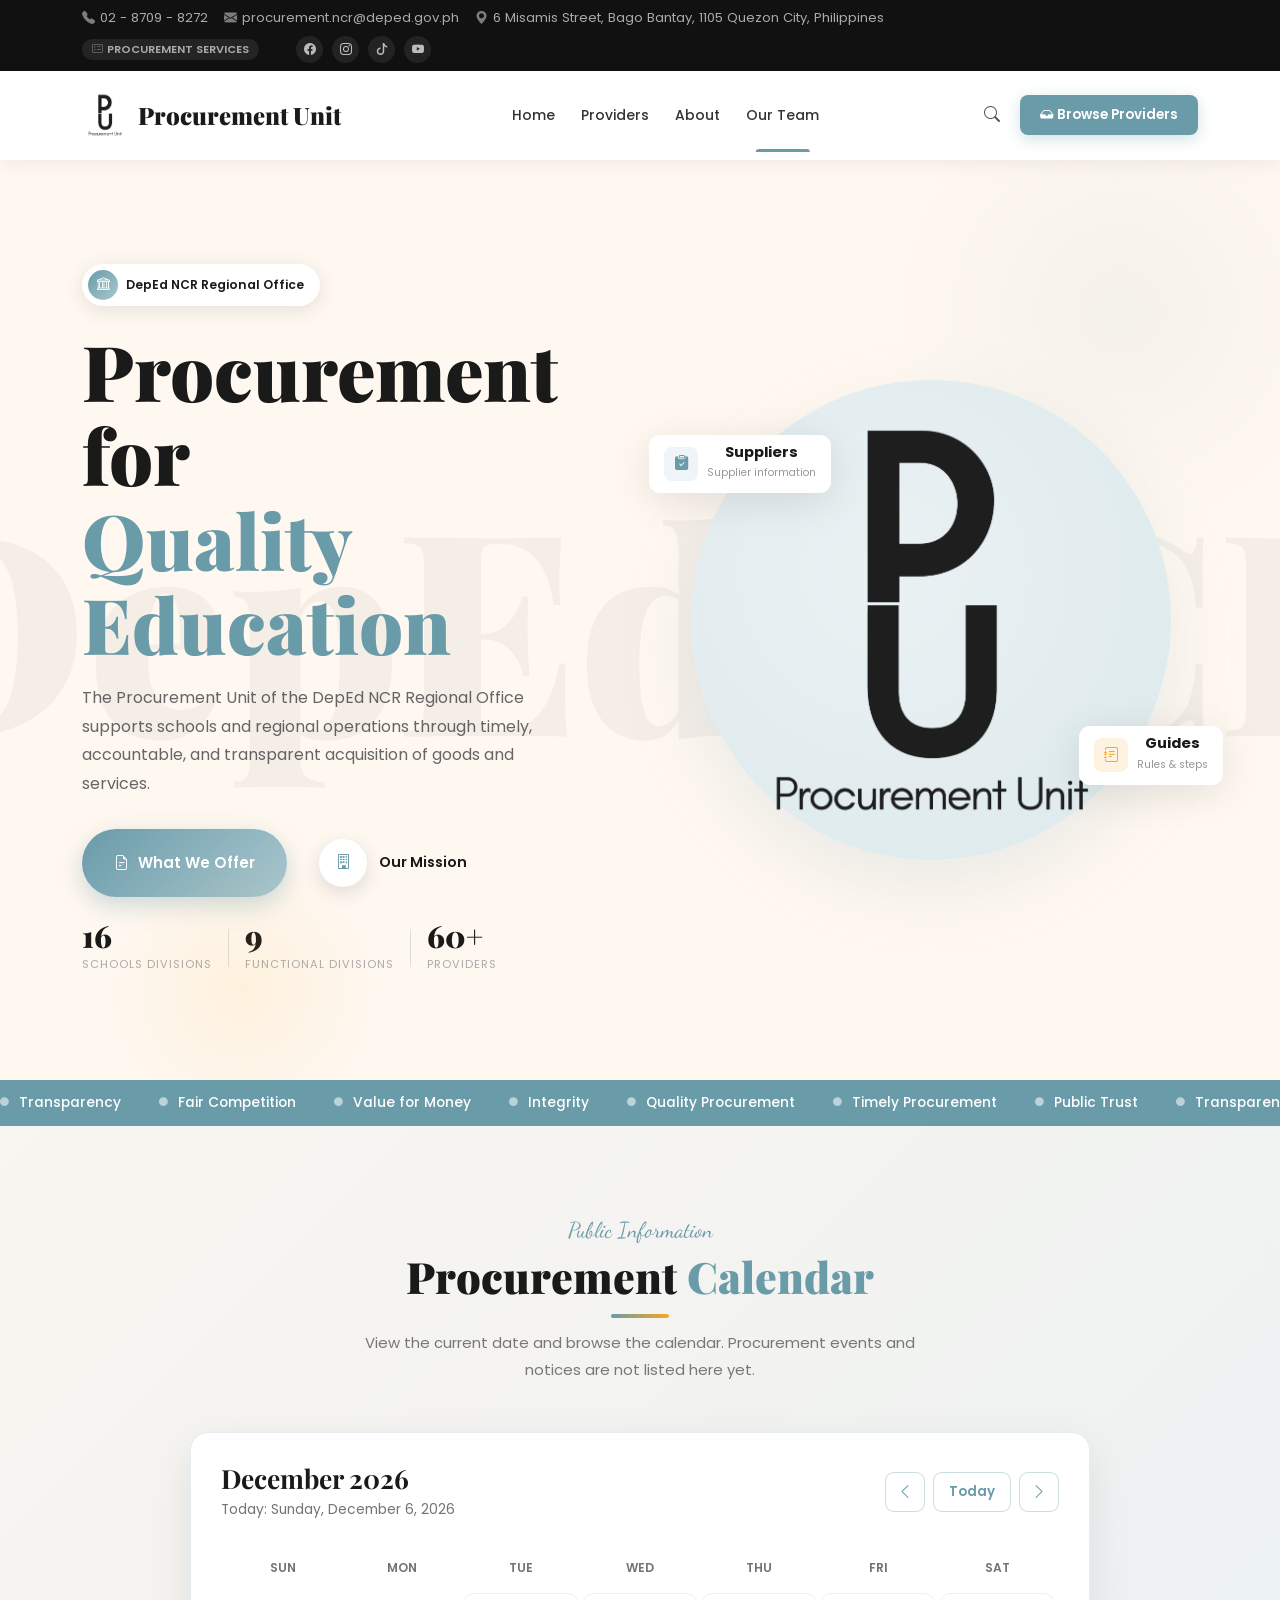
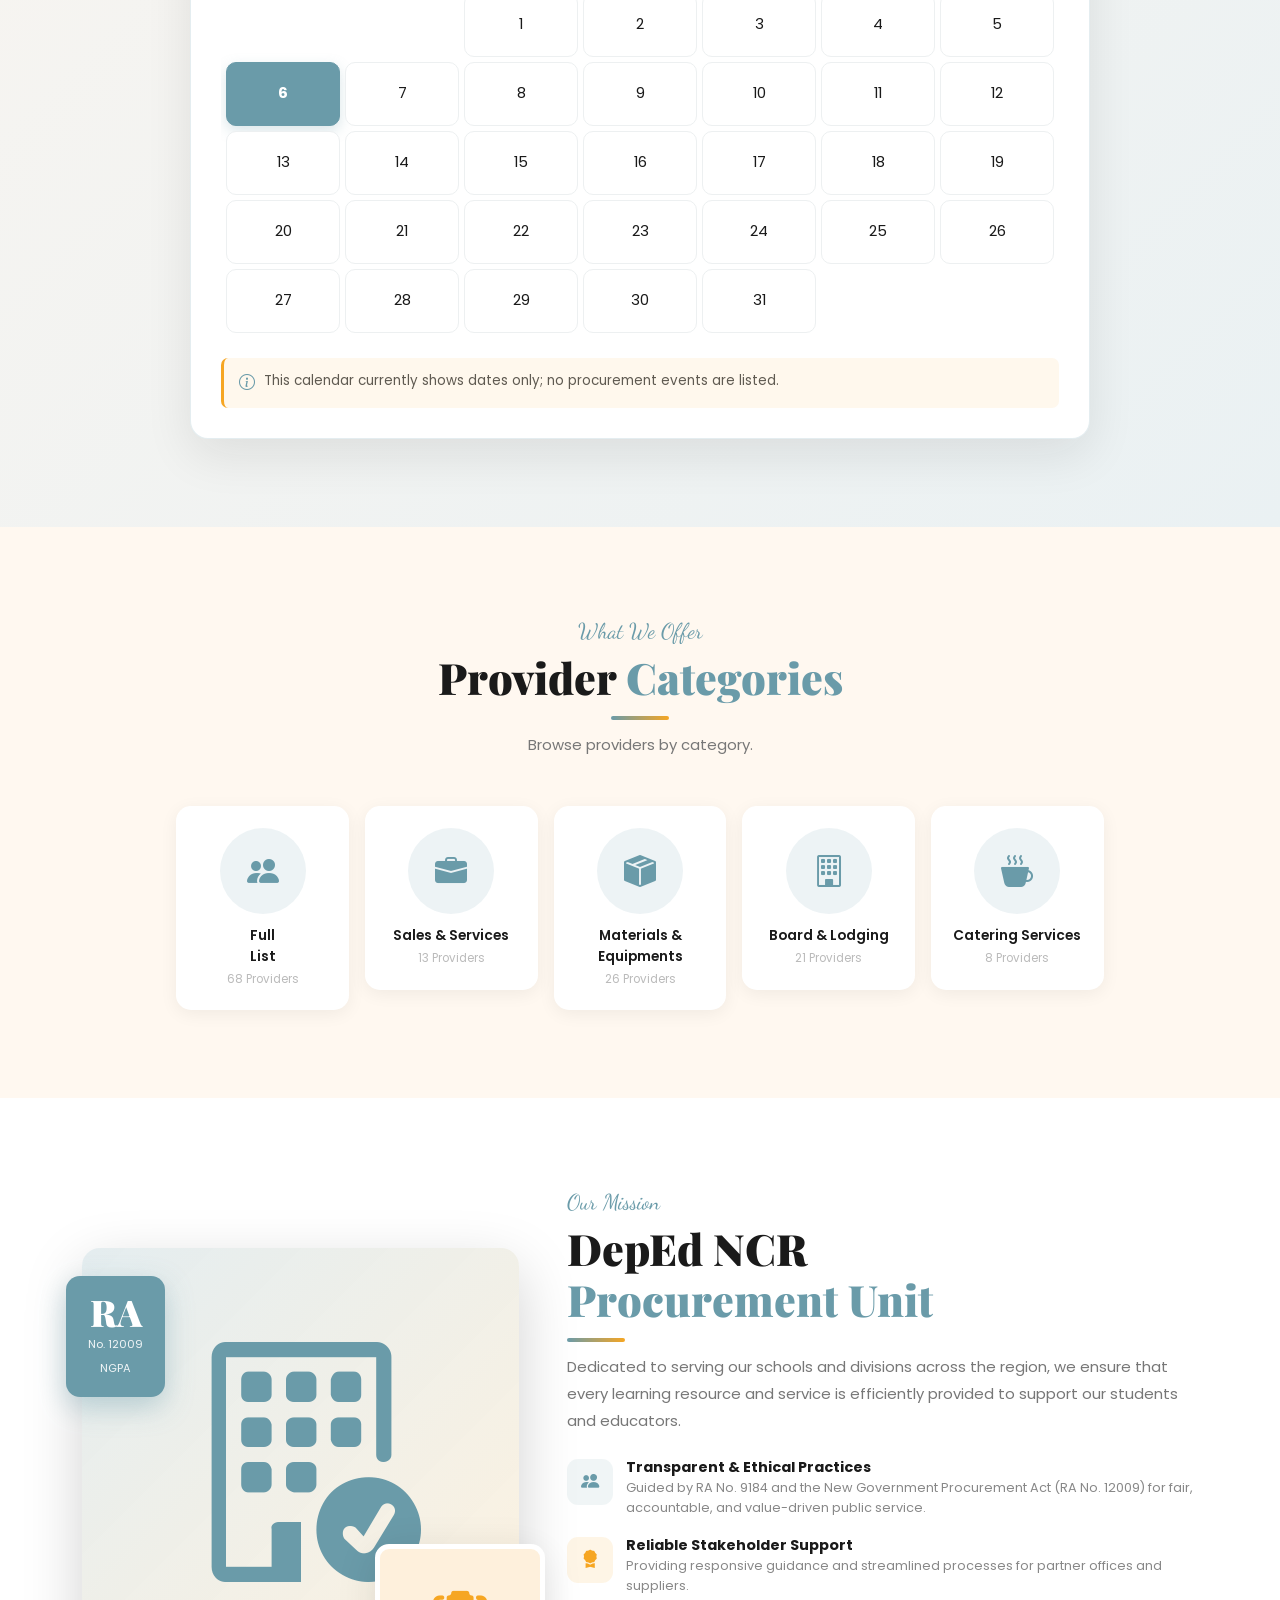
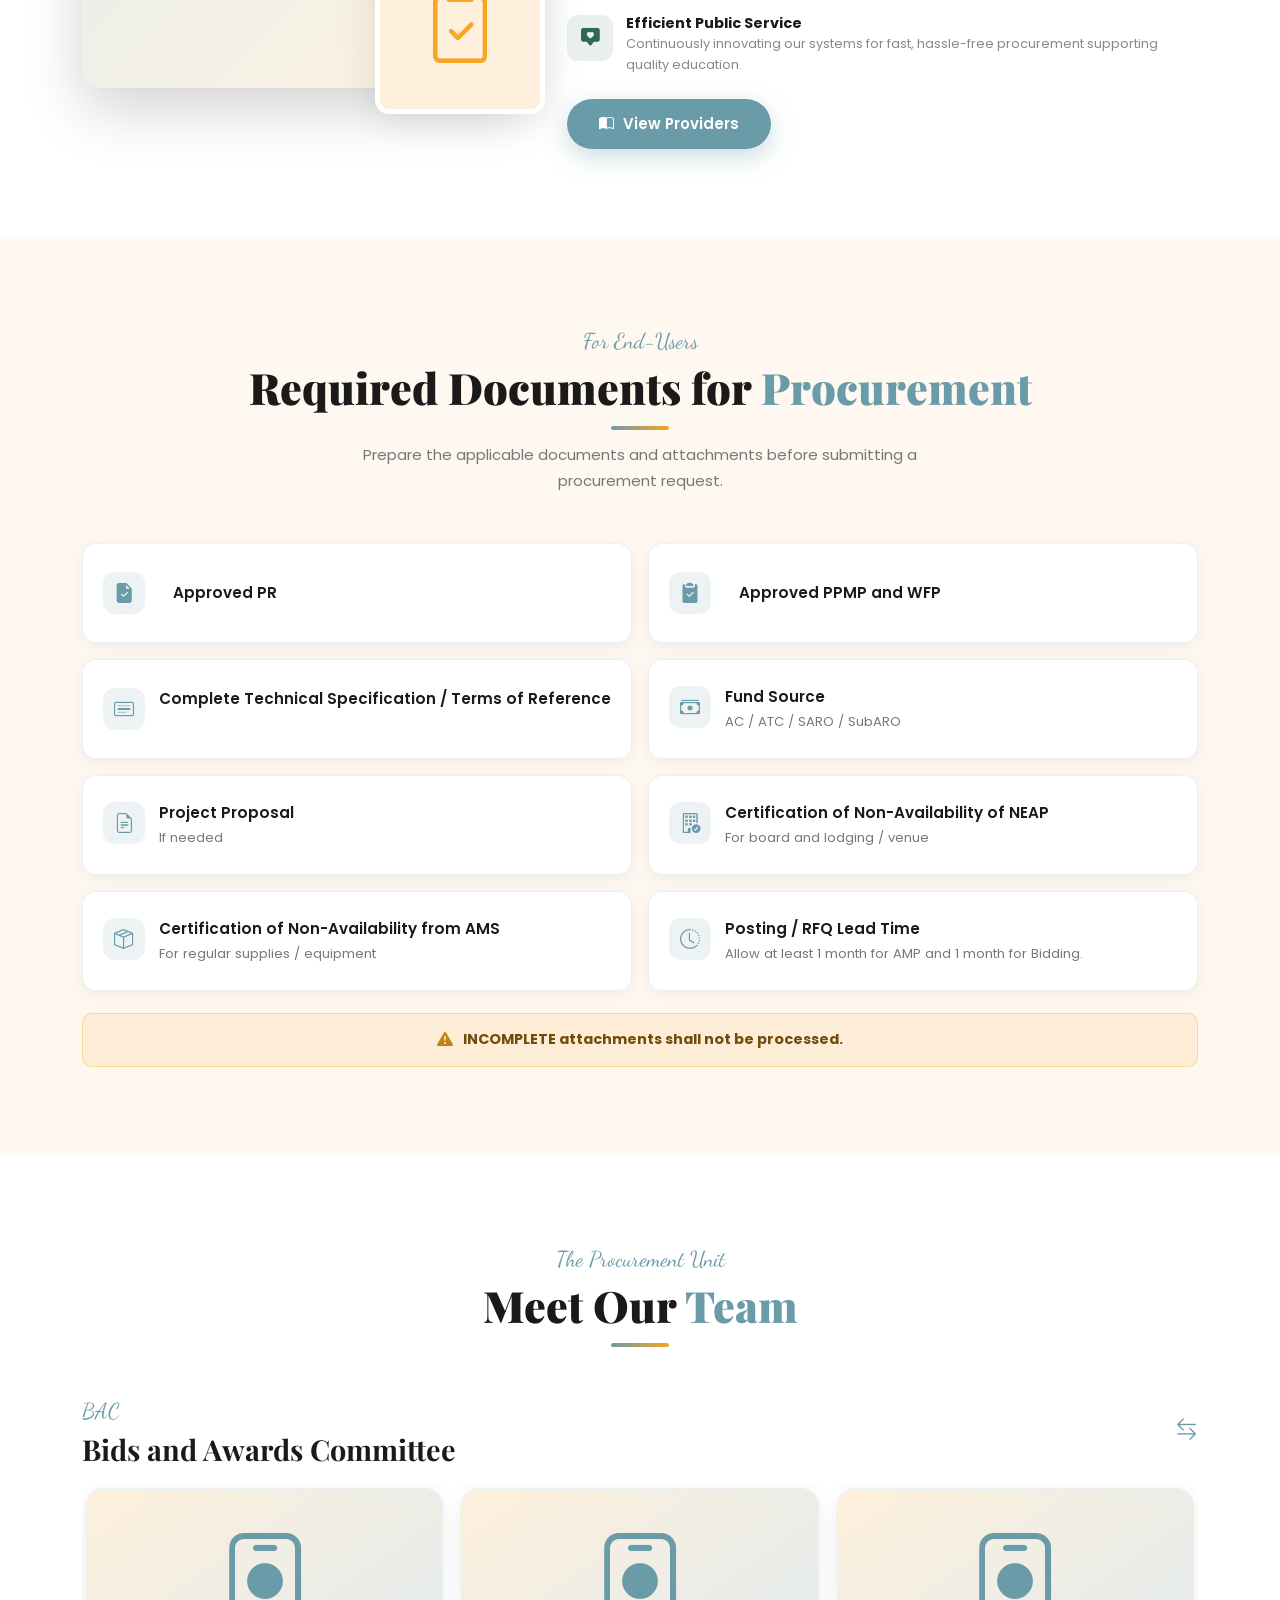
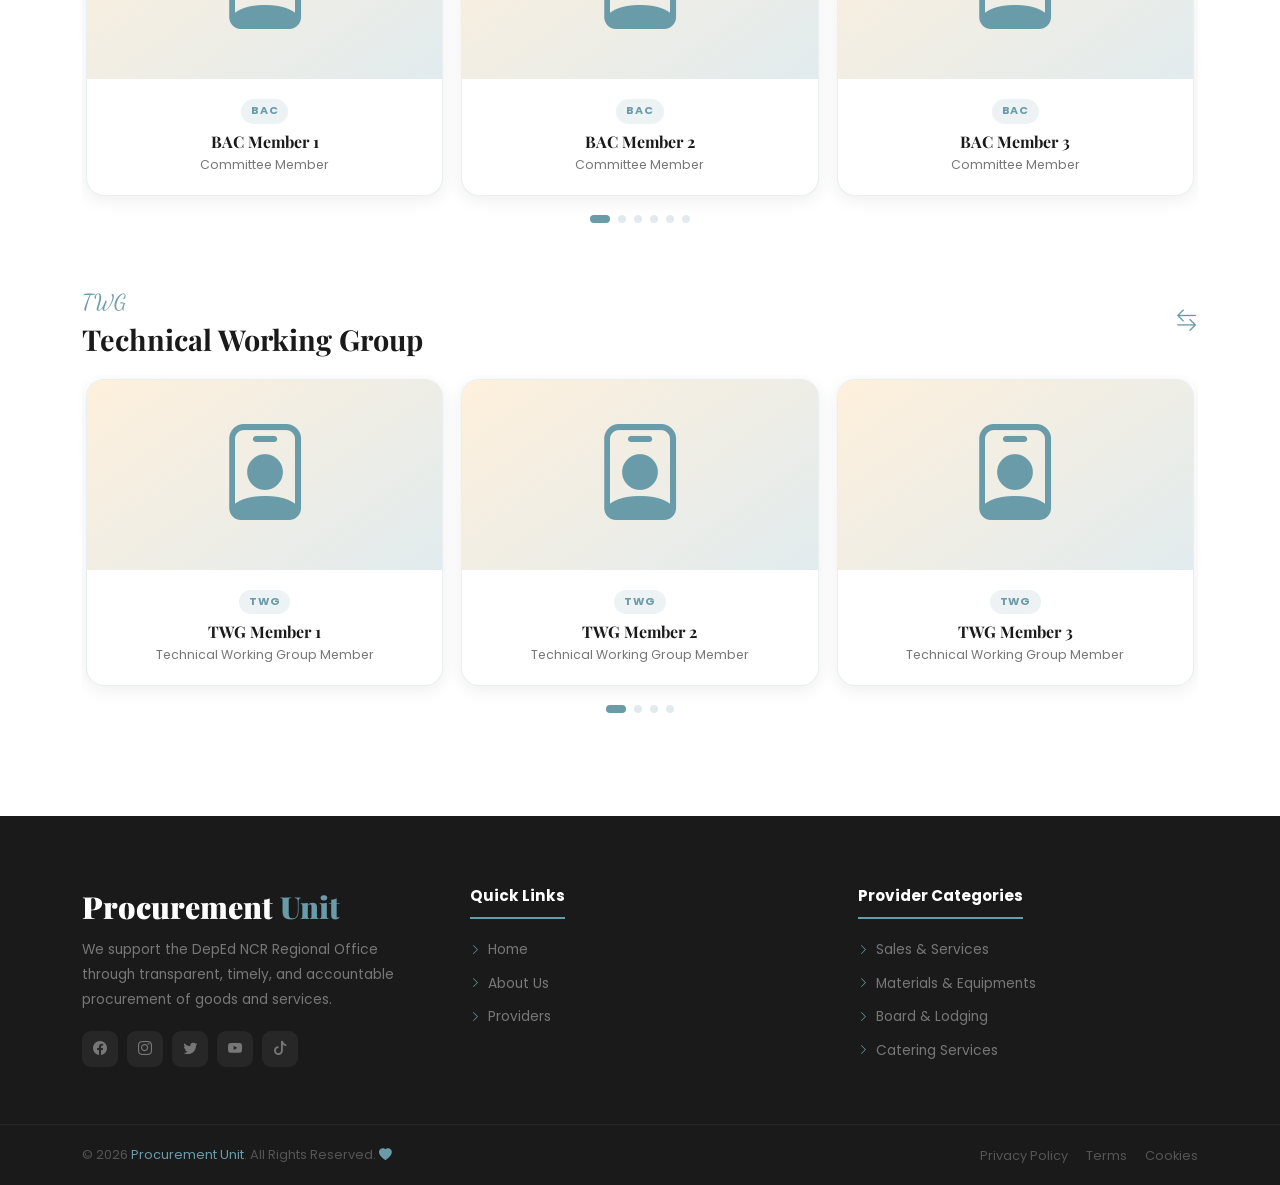
==== commit 3de59d1f: "Update homepage sections and team profiles Co-authored-by: Copilot <223556219+Copilot@users.noreply." ====
--- a/Procurement/index.html
+++ b/Procurement/index.html
@@ -67,8 +67,7 @@
                   <li class="nav-item"><a class="nav-link active" href="#hero">Home</a></li>
                   <li class="nav-item"><a class="nav-link" href="providers.html">Providers</a></li>
                   <li class="nav-item"><a class="nav-link" href="#about">About</a></li>
-                  <li class="nav-item"><a class="nav-link" href="#chefs">Chefs</a></li>
-                  <li class="nav-item"><a class="nav-link" href="#testimonials">Reviews</a></li>
+                  <li class="nav-item"><a class="nav-link" href="#team">Our Team</a></li>
                </ul>
                <div class="d-flex align-items-center gap-1">
                   <!-- FIX 1: Search button -->
@@ -91,22 +90,22 @@
             </form>
             <div class="sovcats">
                <div class="sovcat active" data-cat="all">
-                  <img src="img/temporary-placeholder.svg" alt="Temporary placeholder illustration"/>All Providers
+                  <i class="bi bi-people-fill" aria-hidden="true"></i>All Providers
                </div>
                <div class="sovcat" data-cat="sales-services">
-                  <img src="img/temporary-placeholder.svg" alt="Temporary placeholder illustration"/>Sales &amp; Services
+                  <i class="bi bi-briefcase-fill" aria-hidden="true"></i>Sales &amp; Services
                </div>
                <div class="sovcat" data-cat="materials-equipment">
-                  <img src="img/temporary-placeholder.svg" alt="Temporary placeholder illustration"/>Materials &amp; Equipments
+                  <i class="bi bi-box-seam-fill" aria-hidden="true"></i>Materials &amp; Equipments
                </div>
                <div class="sovcat" data-cat="board-lodging">
-                  <img src="img/temporary-placeholder.svg" alt="Temporary placeholder illustration"/>Board &amp; Lodging
+                  <i class="bi bi-building" aria-hidden="true"></i>Board &amp; Lodging
                </div>
                <div class="sovcat" data-cat="catering-services">
-                  <img src="img/temporary-placeholder.svg" alt="Temporary placeholder illustration"/>Catering Services
-               </div>
-            </div>
-            <p class="sdesc mt-3 mb-0">Provider listings are temporary and will be updated.</p>
+                  <i class="bi bi-cup-hot-fill" aria-hidden="true"></i>Catering Services
+               </div>
+            </div>
+            <p class="sdesc mt-3 mb-0">Provider listings are loaded from the live registry.</p>
          </div>
       </div>
       <!-- ============================================================
@@ -126,10 +125,10 @@
                   <h1 class="htitle">Procurement for <span class="hl">Quality Education</span></h1>
                   <p class="hdesc">The Procurement Unit of the DepEd NCR Regional Office supports schools and regional operations through timely, accountable, and transparent acquisition of goods and services.</p>
                   <div class="d-flex flex-wrap gap-3 mb-2">
-                     <a href="#about" class="btn-red hero-work-cta"><i class="bi bi-file-earmark-text"></i>Explore Our Work</a>
-					 <a href="#history" class="btn-play">
-						<div class="pico"><i class="bi bi-info-lg"></i></div>
-						<span>Our History</span>
+                     <a href="#category" class="btn-red hero-work-cta"><i class="bi bi-file-earmark-text"></i>What We Offer</a>
+					 <a href="#about" class="btn-play">
+						<div class="pico"><i class="bi bi-building"></i></div>
+						<span>Our Mission</span>
 					 </a>
                   </div>
                   <div class="hstats d-flex gap-3 flex-wrap mt-4">
@@ -230,35 +229,35 @@
             <div class="row g-3 justify-content-center">
                <div class="col-6 col-sm-4 col-md-3 col-lg-2" data-aos="zoom-in" data-aos-delay="0">
                   <a class="provider-category-card" href="providers.html?category=all">
-                     <img class="catimg" src="img/temporary-placeholder.svg" alt="Temporary placeholder illustration"/>
+                     <i class="catimg bi bi-people-fill" aria-hidden="true"></i>
                      <div class="catnm">Full<br/>List</div>
                      <div class="catct">68 Providers</div>
                   </a>
                </div>
                <div class="col-6 col-sm-4 col-md-3 col-lg-2" data-aos="zoom-in" data-aos-delay="70">
                   <a class="provider-category-card" href="providers.html?category=sales-services">
-                     <img class="catimg" src="img/temporary-placeholder.svg" alt="Temporary placeholder illustration"/>
+                     <i class="catimg bi bi-briefcase-fill" aria-hidden="true"></i>
                      <div class="catnm">Sales &amp; Services</div>
                      <div class="catct">13 Providers</div>
                   </a>
                </div>
                <div class="col-6 col-sm-4 col-md-3 col-lg-2" data-aos="zoom-in" data-aos-delay="140">
                   <a class="provider-category-card" href="providers.html?category=materials-equipment">
-                     <img class="catimg" src="img/temporary-placeholder.svg" alt="Temporary placeholder illustration"/>
+                     <i class="catimg bi bi-box-seam-fill" aria-hidden="true"></i>
                      <div class="catnm">Materials &amp; Equipments</div>
                      <div class="catct">26 Providers</div>
                   </a>
                </div>
                <div class="col-6 col-sm-4 col-md-3 col-lg-2" data-aos="zoom-in" data-aos-delay="210">
                   <a class="provider-category-card" href="providers.html?category=board-lodging">
-                     <img class="catimg" src="img/temporary-placeholder.svg" alt="Temporary placeholder illustration"/>
+                     <i class="catimg bi bi-building" aria-hidden="true"></i>
                      <div class="catnm">Board &amp; Lodging</div>
                      <div class="catct">21 Providers</div>
                   </a>
                </div>
                <div class="col-6 col-sm-4 col-md-3 col-lg-2" data-aos="zoom-in" data-aos-delay="280">
                   <a class="provider-category-card" href="providers.html?category=catering-services">
-                     <img class="catimg" src="img/temporary-placeholder.svg" alt="Temporary placeholder illustration"/>
+                     <i class="catimg bi bi-cup-hot-fill" aria-hidden="true"></i>
                      <div class="catnm">Catering Services</div>
                      <div class="catct">8 Providers</div>
                   </a>
@@ -273,12 +272,12 @@
                <div class="col-lg-5" data-aos="fade-right">
                   <div class="astack">
                      <div class="aexp"><span class="anum">RA</span><small>No. 12009<br/>NGPA</small></div>
-                     <div class="amain"><img src="img/temporary-placeholder.svg" alt="Temporary placeholder illustration"/></div>
-                     <div class="asm"><img src="img/temporary-placeholder.svg" alt="Temporary placeholder illustration"/></div>
+                     <div class="amain"><i class="about-main-icon bi bi-building-check" aria-hidden="true"></i></div>
+                     <div class="asm"><i class="about-small-icon bi bi-clipboard2-check" aria-hidden="true"></i></div>
                   </div>
                </div>
                <div class="col-lg-7" data-aos="fade-left">
-                  <span class="slbl">Our Story</span>
+                  <span class="slbl">Our Mission</span>
                   <h2 class="stitle text-start">DepEd NCR<br/><span>Procurement Unit</span></h2>
                   <div class="sline lft"></div>
                   <p class="sdesc mb-4">Dedicated to serving our schools and divisions across the region, we ensure that every learning resource and service is efficiently provided to support our students and educators.</p>
@@ -310,429 +309,111 @@
             </div>
          </div>
       </section>
-      <!-- ============================================================
-         GALLERY � FIX 7 (click opens detail popup)
-         ============================================================ -->
-      <section id="gallery">
+      <!-- REQUIRED PROCUREMENT DOCUMENTS -->
+      <section id="history">
          <div class="container">
             <div class="text-center mb-5" data-aos="fade-up">
-               <span class="slbl">Food Showcase</span>
-               <h2 class="stitle">Let's See Our <span>Fast Food</span></h2>
+               <span class="slbl">For End-Users</span>
+               <h2 class="stitle">Required Documents for <span>Procurement</span></h2>
                <div class="sline"></div>
-            </div>
-            <div class="ggrid" data-aos="fade-up">
-               <div class="gitem"
-                  data-gi="0"
-                  data-gimg="img/temporary-placeholder.svg"
-                  data-gtitle="Gourmet Burgers"
-                  data-gdesc="Our award-winning smash burgers, hand-crafted with 100% premium beef, aged cheddar and house-made sauces.">
-                  <img src="img/temporary-placeholder.svg" alt="Temporary placeholder illustration"/>
-                  <div class="gover"><span><i class="bi bi-arrows-fullscreen"></i> Gourmet Burgers</span></div>
-               </div>
-               <div class="gitem"
-                  data-gi="1"
-                  data-gimg="img/temporary-placeholder.svg"
-                  data-gtitle="Wood-Fired Pizza"
-                  data-gdesc="Authentic Neapolitan-style pizzas fired at 900deg F in our wood-burning stone oven for the perfect char.">
-                  <img src="img/temporary-placeholder.svg" alt="Temporary placeholder illustration"/>
-                  <div class="gover"><span><i class="bi bi-arrows-fullscreen"></i> Wood-Fired Pizza</span></div>
-               </div>
-               <div class="gitem"
-                  data-gi="2"
-                  data-gimg="img/temporary-placeholder.svg"
-                  data-gtitle="Crispy Fried Chicken"
-                  data-gdesc="Double-brined, hand-battered chicken fried to golden perfection using our 15-spice secret blend.">
-                  <img src="img/temporary-placeholder.svg" alt="Temporary placeholder illustration"/>
-                  <div class="gover"><span><i class="bi bi-arrows-fullscreen"></i> Crispy Fried Chicken</span></div>
-               </div>
-               <div class="gitem"
-                  data-gi="3"
-                  data-gimg="img/temporary-placeholder.svg"
-                  data-gtitle="Sweet Desserts"
-                  data-gdesc="Handcrafted desserts - from molten lava cakes to artisan ice cream sundaes and seasonal pastries.">
-                  <img src="img/temporary-placeholder.svg" alt="Temporary placeholder illustration"/>
-                  <div class="gover"><span><i class="bi bi-arrows-fullscreen"></i> Sweet Desserts</span></div>
-               </div>
-               <div class="gitem"
-                  data-gi="4"
-                  data-gimg="img/temporary-placeholder.svg"
-                  data-gtitle="Fresh Wraps &amp; Rolls"
-                  data-gdesc="Loaded fresh wraps packed with grilled proteins, crunchy vegetables and our house-made sauces.">
-                  <img src="img/temporary-placeholder.svg" alt="Temporary placeholder illustration"/>
-                  <div class="gover"><span><i class="bi bi-arrows-fullscreen"></i> Fresh Wraps &amp; Rolls</span></div>
-               </div>
-            </div>
-         </div>
-      </section>
-      <!-- FIX 7 � GALLERY POPUP -->
-      <div id="galPop">
-         <div class="gpbox">
-            <button class="gpclose" id="gpClose"><i class="bi bi-x-lg"></i></button>
-            <img id="gpImg" src="" alt=""/>
-            <div class="gpcap">
-               <h5 id="gpTitle"></h5>
-               <p id="gpDesc"></p>
-            </div>
-            <div class="gpnav">
-               <button id="gpPrev"><i class="bi bi-chevron-left me-1"></i>Prev</button>
-               <button id="gpNext">Next <i class="bi bi-chevron-right ms-1"></i></button>
-            </div>
-         </div>
-      </div>
+               <p class="sdesc mx-auto" style="max-width:620px;">Prepare the applicable documents and attachments before submitting a procurement request.</p>
+            </div>
+            <div class="required-documents" data-aos="fade-up">
+               <article class="required-document">
+                  <i class="bi bi-file-earmark-check-fill" aria-hidden="true"></i>
+                  <h3>Approved PR</h3>
+               </article>
+               <article class="required-document">
+                  <i class="bi bi-clipboard2-check-fill" aria-hidden="true"></i>
+                  <h3>Approved PPMP and WFP</h3>
+               </article>
+               <article class="required-document">
+                  <i class="bi bi-card-text" aria-hidden="true"></i>
+                  <h3>Complete Technical Specification / Terms of Reference</h3>
+               </article>
+               <article class="required-document">
+                  <i class="bi bi-cash-stack" aria-hidden="true"></i>
+                  <h3>Fund Source</h3>
+                  <p>AC / ATC / SARO / SubARO</p>
+               </article>
+               <article class="required-document">
+                  <i class="bi bi-file-earmark-text" aria-hidden="true"></i>
+                  <h3>Project Proposal</h3>
+                  <p>If needed</p>
+               </article>
+               <article class="required-document">
+                  <i class="bi bi-building-check" aria-hidden="true"></i>
+                  <h3>Certification of Non-Availability of NEAP</h3>
+                  <p>For board and lodging / venue</p>
+               </article>
+               <article class="required-document">
+                  <i class="bi bi-box-seam" aria-hidden="true"></i>
+                  <h3>Certification of Non-Availability from AMS</h3>
+                  <p>For regular supplies / equipment</p>
+               </article>
+               <article class="required-document">
+                  <i class="bi bi-clock-history" aria-hidden="true"></i>
+                  <h3>Posting / RFQ Lead Time</h3>
+                  <p>Allow at least 1 month for AMP and 1 month for Bidding.</p>
+               </article>
+            </div>
+            <div class="required-documents-note" role="note">
+               <i class="bi bi-exclamation-triangle-fill" aria-hidden="true"></i>
+               <p><strong>INCOMPLETE attachments shall not be processed.</strong></p>
+            </div>
+         </div>
+      </section>
 	  
 	  
-      <!-- ============================================================
-         HISTORY � FIX 8 (alternating left/right text)
-         ============================================================ -->
-      <section id="history">
+      <!-- PROCUREMENT TEAMS -->
+      <section id="team">
          <div class="container">
             <div class="text-center mb-5" data-aos="fade-up">
-               <span class="slbl">Our Journey</span>
-               <h2 class="stitle">A History of <span>Restaurant</span></h2>
+               <span class="slbl">The Procurement Unit</span>
+               <h2 class="stitle">Meet Our <span>Team</span></h2>
                <div class="sline"></div>
-               <p class="sdesc mx-auto" style="max-width:480px;">From humble beginnings to the city's most beloved restaurant - every chapter written with passion.</p>
-            </div>
-            <div class="timeline" data-aos="fade-up">
-               <!-- ODD ? text on LEFT -->
-               <div class="tli">
-                  <div class="tl-left">
-                     <div class="tlyear">2012</div>
-                     <h5>Evolution of Restaurants</h5>
-                     <p>The Procurement Unit was established to serve the community. Over time, its work and commitment continued to grow.</p>
-                  </div>
-                  <div class="tl-center">
-                     <div class="tldot"></div>
-                  </div>
-                  <div class="tl-right">
-                     <div class="tlyear">2012</div>
-                     <h5>Evolution of Restaurants</h5>
-                     <p>The Procurement Unit was established to serve the community. Over time, its work and commitment continued to grow.</p>
-                  </div>
-               </div>
-               <!-- EVEN ? text on RIGHT -->
-               <div class="tli">
-                  <div class="tl-left">
-                     <div class="tlyear">2015</div>
-                     <h5>Fine Dining &amp; The Concept</h5>
-                     <p>Expanding the vision - we introduced our signature tasting menu and hired our first Michelin-trained chef, elevating our craft to remarkable new heights.</p>
-                  </div>
-                  <div class="tl-center">
-                     <div class="tldot"></div>
-                  </div>
-                  <div class="tl-right">
-                     <div class="tlyear">2015</div>
-                     <h5>Fine Dining &amp; The Concept</h5>
-                     <p>Expanding the vision - we introduced our signature tasting menu and hired our first Michelin-trained chef, elevating our craft to remarkable new heights.</p>
-                  </div>
-               </div>
-               <!-- ODD ? text on LEFT -->
-               <div class="tli">
-                  <div class="tl-left">
-                     <div class="tlyear">2019</div>
-                     <h5>Modern Fast Food Origins</h5>
-                     <p>Launched our signature fast-food line, merging gourmet quality with speed and convenience. Within 6 months we won 3 prestigious culinary awards nationally.</p>
-                  </div>
-                  <div class="tl-center">
-                     <div class="tldot"></div>
-                  </div>
-                  <div class="tl-right">
-                     <div class="tlyear">2019</div>
-                     <h5>Modern Fast Food Origins</h5>
-                     <p>Launched our signature fast-food line, merging gourmet quality with speed and convenience. Within 6 months we won 3 prestigious culinary awards nationally.</p>
-                  </div>
-               </div>
-               <!-- EVEN ? text on RIGHT -->
-               <div class="tli">
-                  <div class="tl-left">
-                     <div class="tlyear">2026</div>
-                     <h5>National Expansion</h5>
-                     <p>Now operating in 8 cities across the US with an online delivery platform handling 10,000+ orders weekly - and growing every single day.</p>
-                  </div>
-                  <div class="tl-center">
-                     <div class="tldot"></div>
-                  </div>
-                  <div class="tl-right">
-                     <div class="tlyear">2026</div>
-                     <h5>National Expansion</h5>
-                     <p>Now operating in 8 cities across the US with an online delivery platform handling 10,000+ orders weekly - and growing every single day.</p>
-                  </div>
+            </div>
+            <div class="team-group" data-aos="fade-up">
+               <div class="team-group-heading">
+                  <div>
+                     <span class="slbl">BAC</span>
+                     <h3>Bids and Awards Committee</h3>
+                  </div>
+                  <i class="bi bi-arrow-left-right" aria-hidden="true"></i>
+               </div>
+               <div class="swiper teamSwiper bacSwiper" aria-label="Bids and Awards Committee profiles">
+                  <div class="swiper-wrapper">
+                     <div class="swiper-slide"><article class="team-card"><div class="team-avatar"><i class="bi bi-person-badge" aria-hidden="true"></i></div><div class="team-card-body"><span class="team-label">BAC</span><h4>BAC Member 1</h4><p>Committee Member</p></div></article></div>
+                     <div class="swiper-slide"><article class="team-card"><div class="team-avatar"><i class="bi bi-person-badge" aria-hidden="true"></i></div><div class="team-card-body"><span class="team-label">BAC</span><h4>BAC Member 2</h4><p>Committee Member</p></div></article></div>
+                     <div class="swiper-slide"><article class="team-card"><div class="team-avatar"><i class="bi bi-person-badge" aria-hidden="true"></i></div><div class="team-card-body"><span class="team-label">BAC</span><h4>BAC Member 3</h4><p>Committee Member</p></div></article></div>
+                     <div class="swiper-slide"><article class="team-card"><div class="team-avatar"><i class="bi bi-person-badge" aria-hidden="true"></i></div><div class="team-card-body"><span class="team-label">BAC</span><h4>BAC Member 4</h4><p>Committee Member</p></div></article></div>
+                     <div class="swiper-slide"><article class="team-card"><div class="team-avatar"><i class="bi bi-person-badge" aria-hidden="true"></i></div><div class="team-card-body"><span class="team-label">BAC</span><h4>BAC Member 5</h4><p>Committee Member</p></div></article></div>
+                     <div class="swiper-slide"><article class="team-card"><div class="team-avatar"><i class="bi bi-person-badge" aria-hidden="true"></i></div><div class="team-card-body"><span class="team-label">BAC</span><h4>BAC Member 6</h4><p>Committee Member</p></div></article></div>
+                  </div>
+                  <div class="swiper-pagination bac-pagination"></div>
+               </div>
+            </div>
+            <div class="team-group" data-aos="fade-up">
+               <div class="team-group-heading">
+                  <div>
+                     <span class="slbl">TWG</span>
+                     <h3>Technical Working Group</h3>
+                  </div>
+                  <i class="bi bi-arrow-left-right" aria-hidden="true"></i>
+               </div>
+               <div class="swiper teamSwiper twgSwiper" aria-label="Technical Working Group profiles">
+                  <div class="swiper-wrapper">
+                     <div class="swiper-slide"><article class="team-card"><div class="team-avatar"><i class="bi bi-person-badge" aria-hidden="true"></i></div><div class="team-card-body"><span class="team-label">TWG</span><h4>TWG Member 1</h4><p>Technical Working Group Member</p></div></article></div>
+                     <div class="swiper-slide"><article class="team-card"><div class="team-avatar"><i class="bi bi-person-badge" aria-hidden="true"></i></div><div class="team-card-body"><span class="team-label">TWG</span><h4>TWG Member 2</h4><p>Technical Working Group Member</p></div></article></div>
+                     <div class="swiper-slide"><article class="team-card"><div class="team-avatar"><i class="bi bi-person-badge" aria-hidden="true"></i></div><div class="team-card-body"><span class="team-label">TWG</span><h4>TWG Member 3</h4><p>Technical Working Group Member</p></div></article></div>
+                     <div class="swiper-slide"><article class="team-card"><div class="team-avatar"><i class="bi bi-person-badge" aria-hidden="true"></i></div><div class="team-card-body"><span class="team-label">TWG</span><h4>TWG Member 4</h4><p>Technical Working Group Member</p></div></article></div>
+                  </div>
+                  <div class="swiper-pagination twg-pagination"></div>
                </div>
             </div>
          </div>
       </section>
 	  
-	  
-      <!-- CHEFS -->
-      <section id="chefs">
-         <div class="container">
-            <div class="text-center mb-5" data-aos="fade-up">
-               <span class="slbl">The Culinary Team</span>
-               <h2 class="stitle">Meet Our Expert <span>Chefs</span></h2>
-               <div class="sline"></div>
-            </div>
-            <div class="row g-4">
-               <div class="col-sm-6 col-lg-3" data-aos="fade-up" data-aos-delay="0">
-                  <div class="chcard">
-                     <div class="chimg">
-                        <img src="img/temporary-placeholder.svg" alt="Temporary placeholder illustration"/>
-                        <div class="chsoc"><a href="#"><i class="bi bi-instagram"></i></a><a href="#"><i class="bi bi-facebook"></i></a><a href="#"><i class="bi bi-twitter"></i></a></div>
-                     </div>
-                     <div class="chbody">
-                        <div class="chnm">Alice Mortal</div>
-                        <div class="chrole">Head Chef</div>
-                        <div class="chexp">12 years experience</div>
-                     </div>
-                  </div>
-               </div>
-               <div class="col-sm-6 col-lg-3" data-aos="fade-up" data-aos-delay="80">
-                  <div class="chcard">
-                     <div class="chimg">
-                        <img src="img/temporary-placeholder.svg" alt="Temporary placeholder illustration"/>
-                        <div class="chsoc"><a href="#"><i class="bi bi-instagram"></i></a><a href="#"><i class="bi bi-facebook"></i></a><a href="#"><i class="bi bi-twitter"></i></a></div>
-                     </div>
-                     <div class="chbody">
-                        <div class="chnm">Michael Corn</div>
-                        <div class="chrole">Grill Master</div>
-                        <div class="chexp">8 years experience</div>
-                     </div>
-                  </div>
-               </div>
-               <div class="col-sm-6 col-lg-3" data-aos="fade-up" data-aos-delay="160">
-                  <div class="chcard">
-                     <div class="chimg">
-                        <img src="img/temporary-placeholder.svg" alt="Temporary placeholder illustration"/>
-                        <div class="chsoc"><a href="#"><i class="bi bi-instagram"></i></a><a href="#"><i class="bi bi-facebook"></i></a><a href="#"><i class="bi bi-twitter"></i></a></div>
-                     </div>
-                     <div class="chbody">
-                        <div class="chnm">Faz Chowdel</div>
-                        <div class="chrole">Pastry Chef</div>
-                        <div class="chexp">10 years experience</div>
-                     </div>
-                  </div>
-               </div>
-               <div class="col-sm-6 col-lg-3" data-aos="fade-up" data-aos-delay="240">
-                  <div class="chcard">
-                     <div class="chimg">
-                        <img src="img/temporary-placeholder.svg" alt="Temporary placeholder illustration"/>
-                        <div class="chsoc"><a href="#"><i class="bi bi-instagram"></i></a><a href="#"><i class="bi bi-facebook"></i></a><a href="#"><i class="bi bi-twitter"></i></a></div>
-                     </div>
-                     <div class="chbody">
-                        <div class="chnm">William Latnum</div>
-                        <div class="chrole">Pizza Artisan</div>
-                        <div class="chexp">9 years experience</div>
-                     </div>
-                  </div>
-               </div>
-            </div>
-         </div>
-      </section>
-	  
-	  
-      <!-- HOURS -->
-      <section id="hours">
-         <div class="hrsbg"></div>
-         <div class="container" style="position:relative;z-index:2;">
-            <div class="text-center mb-5" data-aos="fade-up">
-               <span class="slbl" style="color:#a5d6bc;">Opening Hours</span>
-               <h2 class="stitle" style="color:#fff;">We're Open <span style="color:var(--secondary);">For You</span></h2>
-               <div class="sline"></div>
-            </div>
-            <div class="row g-4 align-items-start">
-               <div class="col-lg-8" data-aos="fade-right">
-                  <div class="hrscard">
-                     <div class="hrsrow">
-                        <span class="hrsday"><i class="bi bi-calendar-event me-2" style="color:var(--secondary);"></i>Monday - Tuesday</span>
-                        <div class="d-flex align-items-center gap-2">
-                           <div class="hdot off"></div>
-                           <span class="hrstime" style="color:#6a9ba9;">Closed</span>
-                        </div>
-                     </div>
-                     <div class="hrsrow">
-                        <span class="hrsday"><i class="bi bi-calendar-event me-2" style="color:var(--secondary);"></i>Wednesday - Thursday</span>
-                        <div class="d-flex align-items-center gap-2">
-                           <div class="hdot on"></div>
-                           <span class="hrstime">09:00 AM - 10:00 PM</span>
-                        </div>
-                     </div>
-                     <div class="hrsrow">
-                        <span class="hrsday"><i class="bi bi-calendar-event me-2" style="color:var(--secondary);"></i>Friday</span>
-                        <div class="d-flex align-items-center gap-2">
-                           <div class="hdot on"></div>
-                           <span class="hrstime">09:00 AM - 11:00 PM</span>
-                        </div>
-                     </div>
-                     <div class="hrsrow">
-                        <span class="hrsday"><i class="bi bi-calendar-event me-2" style="color:var(--secondary);"></i>Saturday</span>
-                        <div class="d-flex align-items-center gap-2">
-                           <div class="hdot on"></div>
-                           <span class="hrstime">10:00 AM - 11:30 PM</span>
-                        </div>
-                     </div>
-                     <div class="hrsrow">
-                        <span class="hrsday"><i class="bi bi-calendar-event me-2" style="color:var(--secondary);"></i>Sunday</span>
-                        <div class="d-flex align-items-center gap-2">
-                           <div class="hdot on"></div>
-                           <span class="hrstime">11:00 AM - 09:00 PM</span>
-                        </div>
-                     </div>
-                  </div>
-               </div>
-               <div class="col-lg-4" data-aos="zoom-in">
-                  <div class="hrscta">
-                     <i class="bi bi-truck fs-2 mb-3" style="color:rgba(255,255,255,.8);"></i>
-                     <h4>Order Online</h4>
-                     <p>Get hot food delivered in 25 minutes</p>
-                     <a href="providers.html" class="btnw">Browse Providers</a>
-                  </div>
-               </div>
-            </div>
-         </div>
-      </section>
-	  
-	  
-      <!-- TESTIMONIALS -->
-      <section id="testimonials">
-         <div class="container">
-            <div class="text-center mb-5" data-aos="fade-up">
-               <span class="slbl">What People Say</span>
-               <h2 class="stitle">Our Customers <span>Feedback</span></h2>
-               <div class="sline"></div>
-            </div>
-            <div class="swiper tesSwiper" data-aos="fade-up">
-               <div class="swiper-wrapper">
-                  <div class="swiper-slide">
-                     <div class="tescard">
-                        <div class="tesq">"</div>
-                        <div class="tess"><i class="bi bi-star-fill"></i><i class="bi bi-star-fill"></i><i class="bi bi-star-fill"></i><i class="bi bi-star-fill"></i><i class="bi bi-star-fill"></i></div>
-                        <p class="testxt">Honestly the best burgers I've ever had. The smash burger is incredible - perfectly crispy edges, juicy inside, and those pickles! We come every Friday now.</p>
-                        <div class="tesauth">
-                           <img src="img/temporary-placeholder.svg" alt="Temporary placeholder illustration"/>
-                           <div>
-                              <div class="tesnm">Monica Wilber</div>
-                              <div class="tesrl">Regular Customer</div>
-                           </div>
-                        </div>
-                     </div>
-                  </div>
-                  <div class="swiper-slide">
-                     <div class="tescard">
-                        <div class="tesq">"</div>
-                        <div class="tess"><i class="bi bi-star-fill"></i><i class="bi bi-star-fill"></i><i class="bi bi-star-fill"></i><i class="bi bi-star-fill"></i><i class="bi bi-star-fill"></i></div>
-                        <p class="testxt">The Procurement Unit provides helpful and reliable service. It has become my go-to resource whenever I need assistance.</p>
-                        <div class="tesauth">
-                           <img src="img/temporary-placeholder.svg" alt="Temporary placeholder illustration"/>
-                           <div>
-                              <div class="tesnm">Cameron Fox</div>
-                              <div class="tesrl">Food Blogger</div>
-                           </div>
-                        </div>
-                     </div>
-                  </div>
-                  <div class="swiper-slide">
-                     <div class="tescard">
-                        <div class="tesq">"</div>
-                        <div class="tess"><i class="bi bi-star-fill"></i><i class="bi bi-star-fill"></i><i class="bi bi-star-fill"></i><i class="bi bi-star-fill"></i><i class="bi bi-star-fill"></i></div>
-                        <p class="testxt">The truffle pasta blew my mind. I didn't expect that quality from a fast food place. Great ambiance, super friendly staff. Highly recommended!</p>
-                        <div class="tesauth">
-                           <img src="img/temporary-placeholder.svg" alt="Temporary placeholder illustration"/>
-                           <div>
-                              <div class="tesnm">Priya Sharma</div>
-                              <div class="tesrl">Food Enthusiast</div>
-                           </div>
-                        </div>
-                     </div>
-                  </div>
-                  <div class="swiper-slide">
-                     <div class="tescard">
-                        <div class="tesq">"</div>
-                        <div class="tess"><i class="bi bi-star-fill"></i><i class="bi bi-star-fill"></i><i class="bi bi-star-fill"></i><i class="bi bi-star-fill"></i><i class="bi bi-star-fill"></i></div>
-                        <p class="testxt">Catered our office party of 50 people and everything was flawless. Fresh, delicious, on time and well presented. Nashville chicken was the absolute star!</p>
-                        <div class="tesauth">
-                           <img src="img/temporary-placeholder.svg" alt="Temporary placeholder illustration"/>
-                           <div>
-                              <div class="tesnm">David Park</div>
-                              <div class="tesrl">Corporate Client</div>
-                           </div>
-                        </div>
-                     </div>
-                  </div>
-               </div>
-               <div class="swiper-pagination mt-4" style="position:static;"></div>
-            </div>
-         </div>
-      </section>
-	  
-      <!-- BLOG -->
-      <section id="blog">
-         <div class="container">
-            <div class="text-center mb-5" data-aos="fade-up">
-               <span class="slbl">News &amp; Updates</span>
-               <h2 class="stitle">Our Latest <span>Blog</span> Posts</h2>
-               <div class="sline"></div>
-            </div>
-            <div class="row g-4">
-               <div class="col-md-6 col-lg-4" data-aos="fade-up" data-aos-delay="0">
-                  <div class="blcard">
-                     <div class="blimg">
-                        <img src="img/temporary-placeholder.svg" alt="Temporary placeholder illustration"/>
-                        <div class="bldatebdg"><span class="bd">14</span><span class="bm">Mar</span></div>
-                     </div>
-                     <div class="blbody">
-                        <div class="bltag">Food &amp; Health</div>
-                        <div class="bltit"><a href="#">Healthy Fast Food: A Myth or Beautiful Reality</a></div>
-                        <div class="blmeta"><span><i class="bi bi-person-fill"></i>James Writer</span><span><i class="bi bi-chat-left-text-fill"></i>24 Comments</span></div>
-                        <a href="#" class="blmore">Read More <i class="bi bi-arrow-right"></i></a>
-                     </div>
-                  </div>
-               </div>
-               <div class="col-md-6 col-lg-4" data-aos="fade-up" data-aos-delay="80">
-                  <div class="blcard">
-                     <div class="blimg">
-                        <img src="img/temporary-placeholder.svg" alt="Temporary placeholder illustration"/>
-                        <div class="bldatebdg"><span class="bd">28</span><span class="bm">Feb</span></div>
-                     </div>
-                     <div class="blbody">
-                        <div class="bltag">Food Science</div>
-                        <div class="bltit"><a href="#">Is Fast Food Getting Healthier? Here's What We Found</a></div>
-                        <div class="blmeta"><span><i class="bi bi-person-fill"></i>Sarah Grain</span><span><i class="bi bi-chat-left-text-fill"></i>18 Comments</span></div>
-                        <a href="#" class="blmore">Read More <i class="bi bi-arrow-right"></i></a>
-                     </div>
-                  </div>
-               </div>
-               <div class="col-md-6 col-lg-4" data-aos="fade-up" data-aos-delay="160">
-                  <div class="blcard">
-                     <div class="blimg">
-                        <img src="img/temporary-placeholder.svg" alt="Temporary placeholder illustration"/>
-                        <div class="bldatebdg"><span class="bd">05</span><span class="bm">Jan</span></div>
-                     </div>
-                     <div class="blbody">
-                        <div class="bltag">Recipes</div>
-                        <div class="bltit"><a href="#">Innovative Hot Chickpeas Flake Crackin' Recipe at Home</a></div>
-                        <div class="blmeta"><span><i class="bi bi-person-fill"></i>Chef Marcus</span><span><i class="bi bi-chat-left-text-fill"></i>32 Comments</span></div>
-                        <a href="#" class="blmore">Read More <i class="bi bi-arrow-right"></i></a>
-                     </div>
-                  </div>
-               </div>
-            </div>
-         </div>
-      </section>
-	  
-      <!-- NEWSLETTER -->
-      <section id="newsletter">
-         <div class="nlbg"></div>
-         <div class="container">
-            <div class="nlw text-center" data-aos="zoom-in">
-               <span class="slbl" style="color:rgba(255,255,255,.7);">Stay Connected</span>
-               <h2 class="mb-3" style="color:#fff;">Subscribe &amp; Get Exclusive <span style="color:var(--secondary);">Deals</span></h2>
-               <p class="mb-4" style="color:rgba(255,255,255,.78);">Get 15% off your first order plus early access to new menu items</p>
-               <div class="nl-form-wrap">
-                  <input class="nlinput" type="email" id="nlEmail" placeholder="Enter your email address..."/>
-                  <button class="nlbtn" id="nlBtn"><i class="bi bi-send-fill me-1"></i>Subscribe</button>
-               </div>
-               <p style="color:rgba(255,255,255,.45);font-size:.76rem;margin-top:11px;"><i class="bi bi-lock-fill me-1"></i>No spam, unsubscribe anytime.</p>
-            </div>
-         </div>
-      </section>
 	  
       <!-- FOOTER -->
       <footer>
@@ -755,7 +436,6 @@
                      <li><a href="#hero"><i class="bi bi-chevron-right"></i>Home</a></li>
                      <li><a href="#about"><i class="bi bi-chevron-right"></i>About Us</a></li>
                      <li><a href="providers.html"><i class="bi bi-chevron-right"></i>Providers</a></li>
-                     <li><a href="#blog"><i class="bi bi-chevron-right"></i>Blog</a></li>
                   </ul>
                </div>
                <div class="col-sm-6 col-lg-4">
--- a/Procurement/css/style.css
+++ b/Procurement/css/style.css
@@ -561,12 +561,16 @@
   border-color: var(--primary);
 }
 .catimg {
+  display: flex;
+  align-items: center;
+  justify-content: center;
   width: 86px;
   height: 86px;
   border-radius: 50%;
-  object-fit: cover;
   margin: 0 auto 12px;
-  display: block;
+  background: rgba(106, 155, 169, 0.12);
+  color: var(--primary);
+  font-size: 2rem;
   transition: 0.4s;
 }
 .catcard:hover .catimg,
@@ -592,15 +596,18 @@
   position: relative;
 }
 .amain {
+  min-height: 440px;
+  display: flex;
+  align-items: center;
+  justify-content: center;
   border-radius: 18px;
   overflow: hidden;
+  background: linear-gradient(135deg, rgba(106, 155, 169, 0.18), rgba(246, 166, 35, 0.14));
   box-shadow: var(--shadow-lg);
 }
-.amain img {
-  width: 100%;
-  height: 440px;
-  object-fit: cover;
-  display: block;
+.about-main-icon {
+  color: var(--primary);
+  font-size: clamp(8rem, 20vw, 15rem);
 }
 .asm {
   position: absolute;
@@ -612,11 +619,14 @@
   overflow: hidden;
   border: 5px solid #fff;
   box-shadow: var(--shadow);
-}
-.asm img {
-  width: 100%;
-  height: 100%;
-  object-fit: cover;
+  display: flex;
+  align-items: center;
+  justify-content: center;
+  background: var(--cream2);
+}
+.about-small-icon {
+  color: var(--secondary);
+  font-size: 4.5rem;
 }
 .aexp {
   position: absolute;
@@ -1108,567 +1118,181 @@
   font-size: 1rem;
 }
 
-/* ===================== GALLERY ===================== */
-#gallery {
-  background: var(--light);
-}
-.ggrid {
-  display: grid;
-  grid-template-columns: repeat(3, 1fr);
-  grid-template-rows: repeat(2, 215px);
-  gap: 13px;
-}
-.gitem {
-  border-radius: 14px;
-  overflow: hidden;
-  position: relative;
-  cursor: pointer;
-}
-.gitem:first-child {
-  grid-row: span 2;
-}
-.gitem img {
-  width: 100%;
-  height: 100%;
-  object-fit: cover;
-  transition: 0.5s;
-}
-.gitem:hover img {
-  transform: scale(1.08);
-}
-.gover {
-  position: absolute;
-  inset: 0;
-  background: linear-gradient(to top, rgba(0, 0, 0, 0.76), transparent 60%);
-  opacity: 0;
-  transition: 0.4s;
-  display: flex;
-  align-items: flex-end;
-  padding: 18px;
-}
-.gitem:hover .gover {
-  opacity: 1;
-}
-.gover span {
-  color: #fff;
-  font-weight: 600;
-  font-size: 0.88rem;
-}
-.gover i {
-  color: var(--secondary);
-  margin-right: 5px;
-}
-
-/* ===================== HISTORY â€” FIX 8 ===================== */
+/* ===================== REQUIRED PROCUREMENT DOCUMENTS ===================== */
 #history {
   background: var(--cream);
 }
-.timeline {
-  position: relative;
-  padding: 18px 0;
-}
-.timeline::before {
-  content: "";
-  position: absolute;
-  left: 50%;
-  transform: translateX(-50%);
-  width: 2px;
-  background: linear-gradient(to bottom, var(--primary), var(--secondary));
-  top: 0;
-  bottom: 0;
-}
-/* Grid: left-col | dot-col | right-col */
-.tli {
+.required-documents {
   display: grid;
-  grid-template-columns: 1fr 36px 1fr;
-  margin-bottom: 50px;
-  align-items: start;
-}
-.tl-left {
-  padding-right: 32px;
-  text-align: right;
-}
-.tl-center {
-  display: flex;
-  justify-content: center;
-  padding-top: 5px;
-}
-.tl-right {
-  padding-left: 32px;
+  grid-template-columns: repeat(2, minmax(0, 1fr));
+  gap: 16px;
+}
+.required-document {
+  display: grid;
+  grid-template-columns: 42px minmax(0, 1fr);
+  align-content: center;
+  column-gap: 14px;
+  min-height: 100px;
+  padding: 20px;
+  border: 1px solid rgba(106, 155, 169, 0.14);
+  border-radius: 14px;
+  background: #fff;
+  box-shadow: 0 4px 18px rgba(0, 0, 0, 0.05);
+}
+.required-document:nth-child(-n + 2) {
+  display: flex;
+  align-items: center;
   text-align: left;
 }
-/* ODD â†’ show LEFT text, hide RIGHT */
-.tli:nth-child(odd) .tl-right {
-  visibility: hidden;
-}
-/* EVEN â†’ hide LEFT, show RIGHT */
-.tli:nth-child(even) .tl-left {
-  visibility: hidden;
-}
-.tldot {
-  width: 18px;
-  height: 18px;
-  border-radius: 50%;
-  background: var(--primary);
-  border: 4px solid #fff;
-  box-shadow: 0 0 0 3px rgba(106, 155, 169, 0.3);
-  flex-shrink: 0;
-}
-.tlyear {
-  font-family: "Dancing Script", cursive;
-  color: var(--primary);
-  font-size: 1.15rem;
-  margin-bottom: 3px;
-}
-.tl-left h5,
-.tl-right h5 {
-  font-size: 1.05rem;
+.required-document > i {
+  grid-row: span 2;
+  display: flex;
+  align-items: center;
+  justify-content: center;
+  width: 42px;
+  height: 42px;
+  border-radius: 12px;
+  background: rgba(106, 155, 169, 0.12);
+  color: var(--primary);
+  font-size: 1.25rem;
+}
+.required-document:nth-child(-n + 2) > i {
+  flex: 0 0 42px;
+  margin-right: 14px;
+}
+.required-document h3 {
+  align-self: center;
+  margin: 0;
+  font-family: "Poppins", sans-serif;
+  font-size: 0.95rem;
+  font-weight: 600;
+  line-height: 1.5;
+}
+.required-document p {
+  grid-column: 2;
+  margin: 4px 0 0;
+  color: #777;
+  font-size: 0.82rem;
+  line-height: 1.55;
+}
+.required-documents-note {
+  display: flex;
+  align-items: center;
+  justify-content: center;
+  gap: 10px;
+  margin-top: 22px;
+  padding: 14px 18px;
+  border: 1px solid rgba(246, 166, 35, 0.35);
+  border-radius: 10px;
+  background: rgba(246, 166, 35, 0.12);
+  color: #704c0e;
+}
+.required-documents-note > i {
+  color: #c38212;
+}
+.required-documents-note p {
+  margin: 0;
+  font-size: 0.9rem;
+}
+@media (max-width: 767px) {
+  .required-documents {
+    grid-template-columns: minmax(0, 1fr);
+    gap: 11px;
+  }
+  .required-document {
+    min-height: 86px;
+    padding: 16px;
+  }
+}
+
+/* ===================== PROCUREMENT TEAMS ===================== */
+#team {
+  background: #fff;
+}
+.team-group + .team-group {
+  margin-top: 48px;
+}
+.team-group-heading {
+  display: flex;
+  align-items: center;
+  justify-content: space-between;
+  gap: 16px;
+  margin-bottom: 18px;
+}
+.team-group-heading .slbl {
+  display: block;
+  margin-bottom: 4px;
+}
+.team-group-heading h3 {
+  margin: 0;
+  color: var(--dark);
+  font-family: "Playfair Display", serif;
+  font-size: clamp(1.35rem, 2.4vw, 1.8rem);
   font-weight: 700;
-  margin-bottom: 7px;
-  font-family: "Playfair Display", serif;
+}
+.team-group-heading > i {
+  color: var(--primary);
+  font-size: 1.35rem;
+}
+.teamSwiper {
+  padding: 4px 4px 42px;
+}
+.team-card {
+  height: 100%;
+  overflow: hidden;
+  border: 1px solid rgba(106, 155, 169, 0.16);
+  border-radius: 18px;
+  background: #fff;
+  box-shadow: 0 4px 18px rgba(0, 0, 0, 0.07);
+  transition: transform 0.3s, box-shadow 0.3s;
+}
+.team-card:hover {
+  transform: translateY(-5px);
+  box-shadow: var(--shadow-lg);
+}
+.team-avatar {
+  display: flex;
+  height: 190px;
+  align-items: center;
+  justify-content: center;
+  color: var(--primary);
+  background: linear-gradient(145deg, var(--cream2), rgba(106, 155, 169, 0.2));
+}
+.team-avatar i {
+  font-size: 6rem;
+}
+.team-card-body {
+  padding: 18px 16px 20px;
+  text-align: center;
+}
+.team-label {
+  display: inline-block;
+  margin-bottom: 8px;
+  padding: 4px 10px;
+  border-radius: 20px;
+  background: rgba(106, 155, 169, 0.12);
+  color: var(--primary);
+  font-size: 0.68rem;
+  font-weight: 700;
+  letter-spacing: 0.8px;
+}
+.team-card-body h4 {
+  margin: 0 0 5px;
   color: var(--dark);
-}
-.tl-left p,
-.tl-right p {
-  font-size: 0.83rem;
-  color: #888;
-  line-height: 1.7;
-  margin: 0;
-}
-@media (max-width: 767px) {
-  .timeline::before {
-    left: 16px;
-  }
-  .tli {
-    grid-template-columns: 32px 1fr;
-    gap: 0;
-  }
-  .tl-left {
-    display: none;
-  }
-  .tl-right {
-    display: block !important;
-    visibility: visible !important;
-    padding-left: 18px;
-    text-align: left;
-  }
-  .tl-center {
-    padding-top: 5px;
-  }
-  .tli:nth-child(even) .tl-left {
-    display: none;
-  }
-  .tli:nth-child(odd) .tl-right {
-    visibility: visible !important;
-  }
-}
-
-/* ===================== CHEFS ===================== */
-#chefs {
-  background: #fff;
-}
-.chcard {
-  border-radius: 18px;
-  overflow: hidden;
-  background: #fff;
-  transition: 0.4s;
-  box-shadow: 0 4px 18px rgba(0, 0, 0, 0.07);
-}
-.chcard:hover {
-  transform: translateY(-9px);
-  box-shadow: var(--shadow-lg);
-}
-.chimg {
-  position: relative;
-  overflow: hidden;
-  height: 268px;
-  background: var(--cream2);
-}
-.chimg img {
-  width: 100%;
-  height: 100%;
-  object-fit: cover;
-  object-position: top;
-  transition: 0.5s;
-}
-.chcard:hover .chimg img {
-  transform: scale(1.05);
-}
-.chsoc {
-  position: absolute;
-  bottom: -50px;
-  left: 0;
-  right: 0;
-  display: flex;
-  justify-content: center;
-  gap: 7px;
-  transition: 0.4s;
-  padding: 10px 0;
-  background: linear-gradient(to top, rgba(0, 0, 0, 0.7), transparent);
-}
-.chcard:hover .chsoc {
-  bottom: 0;
-}
-.chsoc a {
-  width: 33px;
-  height: 33px;
-  border-radius: 50%;
-  background: rgba(255, 255, 255, 0.2);
-  display: flex;
-  align-items: center;
-  justify-content: center;
-  color: #fff;
-  font-size: 0.78rem;
-  transition: 0.3s;
-}
-.chsoc a:hover {
-  background: var(--primary);
-}
-.chbody {
-  padding: 18px;
-  text-align: center;
-}
-.chnm {
-  font-size: 1.05rem;
-  font-weight: 700;
-  margin-bottom: 2px;
-}
-.chrole {
-  font-size: 0.78rem;
-  color: var(--primary);
-  font-weight: 600;
-  text-transform: uppercase;
-  letter-spacing: 0.8px;
-}
-.chexp {
-  font-size: 0.76rem;
-  color: #bbb;
-  margin-top: 5px;
-}
-
-/* ===================== HOURS ===================== */
-#hours {
-  background: linear-gradient(135deg, var(--green), #1a4a35);
-  position: relative;
-  overflow: hidden;
-}
-.hrsbg {
-  position: absolute;
-  inset: 0;
-  opacity: 0.05;
-  background: repeating-linear-gradient(
-    45deg,
-    #fff 0,
-    #fff 1px,
-    transparent 0,
-    transparent 50%
-  );
-  background-size: 28px 28px;
-}
-.hrscard {
-  background: rgba(255, 255, 255, 0.08);
-  border: 1px solid rgba(255, 255, 255, 0.14);
-  border-radius: 18px;
-  padding: 28px;
-}
-.hrsrow {
-  display: flex;
-  justify-content: space-between;
-  align-items: center;
-  padding: 13px 0;
-  border-bottom: 1px solid rgba(255, 255, 255, 0.09);
-}
-.hrsrow:last-child {
-  border: none;
-}
-.hrsday {
-  color: rgba(255, 255, 255, 0.78);
-  font-size: 0.9rem;
-  font-weight: 500;
-}
-.hrstime {
-  color: #fff;
-  font-weight: 700;
-  font-size: 0.9rem;
-}
-.hdot {
-  width: 7px;
-  height: 7px;
-  border-radius: 50%;
-}
-.hdot.on {
-  background: #4ade80;
-  box-shadow: 0 0 7px #4ade80;
-}
-.hdot.off {
-  background: #6a9ba9;
-}
-.hrscta {
-  background: var(--primary);
-  border-radius: 18px;
-  padding: 28px;
-  text-align: center;
-  box-shadow: 0 18px 48px rgba(106, 155, 169, 0.4);
-}
-.hrscta h4 {
-  color: #fff;
-  font-size: 1.4rem;
-  font-weight: 800;
-}
-.hrscta p {
-  color: rgba(255, 255, 255, 0.78);
-  font-size: 0.86rem;
-  margin: 9px 0 18px;
-}
-.btnw {
-  background: #fff;
-  color: var(--primary);
-  border-radius: 50px;
-  padding: 11px 28px;
-  font-weight: 700;
-  font-size: 0.88rem;
-  display: inline-block;
-  transition: 0.3s;
-}
-.btnw:hover {
-  transform: translateY(-3px);
-  box-shadow: 0 10px 24px rgba(0, 0, 0, 0.2);
-  color: var(--primary);
-}
-
-/* ===================== TESTIMONIALS ===================== */
-#testimonials {
-  background: #fff;
-}
-.tescard {
-  background: var(--cream);
-  border-radius: 18px;
-  padding: 28px;
-  position: relative;
-  overflow: hidden;
-  transition: 0.4s;
-}
-.tescard:hover {
-  transform: translateY(-5px);
-  box-shadow: var(--shadow);
-}
-.tesq {
-  position: absolute;
-  top: 18px;
-  right: 22px;
-  font-size: 4.5rem;
-  color: rgba(106, 155, 169, 0.07);
-  font-family: "Playfair Display", serif;
-  line-height: 1;
-}
-.tess {
-  color: var(--secondary);
-  font-size: 0.83rem;
-  margin-bottom: 12px;
-}
-.testxt {
-  font-size: 0.88rem;
-  color: #666;
-  line-height: 1.8;
-  margin-bottom: 18px;
-}
-.tesauth {
-  display: flex;
-  align-items: center;
-  gap: 11px;
-}
-.tesauth img {
-  width: 46px;
-  height: 46px;
-  border-radius: 50%;
-  object-fit: cover;
-  border: 3px solid var(--primary);
-}
-.tesnm {
-  font-weight: 700;
-  font-size: 0.88rem;
-  color: var(--dark);
-  margin-bottom: 1px;
-  font-family: "Poppins", sans-serif;
-}
-.tesrl {
-  font-size: 0.73rem;
-  color: #aaa;
-}
-
-/* ===================== BLOG ===================== */
-#blog {
-  background: var(--light);
-}
-.blcard {
-  background: #fff;
-  border-radius: 18px;
-  overflow: hidden;
-  transition: 0.4s;
-  box-shadow: 0 4px 18px rgba(0, 0, 0, 0.06);
-}
-.blcard:hover {
-  transform: translateY(-7px);
-  box-shadow: var(--shadow-lg);
-}
-.blimg {
-  position: relative;
-  height: 195px;
-  overflow: hidden;
-}
-.blimg img {
-  width: 100%;
-  height: 100%;
-  object-fit: cover;
-  transition: 0.5s;
-}
-.blcard:hover .blimg img {
-  transform: scale(1.06);
-}
-.bldatebdg {
-  position: absolute;
-  top: 14px;
-  left: 14px;
-  background: var(--primary);
-  color: #fff;
-  border-radius: 9px;
-  padding: 5px 11px;
-  text-align: center;
-  line-height: 1.2;
-}
-.bldatebdg .bd {
-  font-size: 1.15rem;
-  font-weight: 800;
-  display: block;
-}
-.bldatebdg .bm {
-  font-size: 0.63rem;
-  text-transform: uppercase;
-  letter-spacing: 0.8px;
-}
-.blbody {
-  padding: 20px;
-}
-.bltag {
-  font-size: 0.7rem;
-  font-weight: 600;
-  color: var(--primary);
-  text-transform: uppercase;
-  letter-spacing: 0.8px;
-  margin-bottom: 7px;
-}
-.bltit {
   font-size: 1rem;
   font-weight: 700;
-  margin-bottom: 9px;
-  line-height: 1.4;
-}
-.bltit a {
-  color: var(--dark);
-}
-.bltit a:hover {
-  color: var(--primary);
-}
-.blmeta {
-  display: flex;
-  gap: 14px;
-  font-size: 0.76rem;
-  color: #bbb;
-  margin-bottom: 13px;
-}
-.blmeta i {
-  color: var(--primary);
-  margin-right: 3px;
-}
-.blmore {
-  font-size: 0.8rem;
-  font-weight: 600;
-  color: var(--primary);
-  display: inline-flex;
-  align-items: center;
-  gap: 5px;
-}
-.blmore i {
-  transition: 0.3s;
-}
-.blmore:hover {
-  color: var(--dark);
-}
-.blmore:hover i {
-  transform: translateX(5px);
-}
-
-/* ===================== NEWSLETTER ===================== */
-#newsletter {
-  background: linear-gradient(135deg, var(--primary), #8b0000);
-  position: relative;
-  overflow: hidden;
-  padding: 80px 0;
-}
-.nlbg {
-  position: absolute;
-  inset: 0;
-  background: url("data:image/svg+xml,%3Csvg xmlns='http://www.w3.org/2000/svg' width='100' height='100'%3E%3Ccircle cx='50' cy='50' r='40' fill='none' stroke='white' stroke-width='.4' opacity='.1'/%3E%3C/svg%3E");
-  background-size: 75px;
-}
-.nlw {
-  position: relative;
-  z-index: 2;
-}
-.nlw h2 {
-  color: #fff;
-  font-size: 2.1rem;
-}
-/* Newsletter form â€” fixed layout */
-.nl-form-wrap {
-  display: flex;
-  gap: 10px;
-  max-width: 560px;
-  margin: 0 auto;
-  align-items: center;
-}
-.nlinput {
-  flex: 1;
-  min-width: 0;
-  border: none;
-  border-radius: 50px;
-  padding: 14px 22px;
-  font-size: 0.9rem;
-  outline: none;
-  font-family: "Poppins", sans-serif;
-  color: #333;
-}
-.nlbtn {
-  flex-shrink: 0;
-  background: var(--secondary);
-  color: var(--dark);
-  border: none;
-  border-radius: 50px;
-  padding: 14px 26px;
-  font-weight: 700;
-  font-size: 0.9rem;
-  cursor: pointer;
-  white-space: nowrap;
-  transition: 0.3s;
-  font-family: "Poppins", sans-serif;
-}
-.nlbtn:hover {
-  transform: scale(1.05);
-  box-shadow: 0 6px 18px rgba(0, 0, 0, 0.2);
-}
-@media (max-width: 540px) {
-  .nl-form-wrap {
-    flex-direction: column;
-    padding: 0 10px;
-  }
-  .nlinput {
-    width: 100%;
-    border-radius: 12px;
-  }
-  .nlbtn {
-    width: 100%;
-    border-radius: 12px;
-  }
+}
+.team-card-body p {
+  margin: 0;
+  color: #777;
+  font-size: 0.78rem;
+}
+.teamSwiper .swiper-pagination-bullet {
+  background: var(--primary);
+}
+.teamSwiper .swiper-pagination-bullet-active {
+  width: 20px;
+  border-radius: 5px;
 }
 
 /* ===================== CONTACT â€” FIX 6 ===================== */
@@ -1942,11 +1566,16 @@
   gap: 7px;
   font-family: "Poppins", sans-serif;
 }
-.sovcat img {
+.sovcat > i {
   width: 26px;
   height: 26px;
+  flex: 0 0 26px;
   border-radius: 50%;
-  object-fit: cover;
+  display: flex;
+  align-items: center;
+  justify-content: center;
+  background: rgba(255, 255, 255, 0.14);
+  color: var(--secondary);
 }
 .sovcat:hover,
 .sovcat.active {
@@ -2181,88 +1810,6 @@
   box-shadow: 0 10px 28px rgba(106, 155, 169, 0.38);
 }
 
-/* --- FIX 7: GALLERY POPUP --- */
-#galPop {
-  display: none;
-  position: fixed;
-  inset: 0;
-  z-index: 99999;
-  background: rgba(0, 0, 0, 0.96);
-  align-items: center;
-  justify-content: center;
-  padding: 18px;
-}
-#galPop.open {
-  display: flex;
-  animation: fadeov 0.28s ease;
-}
-.gpbox {
-  max-width: 880px;
-  width: 100%;
-  position: relative;
-  text-align: center;
-}
-.gpbox img {
-  width: 100%;
-  max-height: 64vh;
-  object-fit: contain;
-  border-radius: 14px;
-}
-.gpclose {
-  position: absolute;
-  top: -46px;
-  right: 0;
-  width: 38px;
-  height: 38px;
-  border-radius: 50%;
-  background: rgba(255, 255, 255, 0.13);
-  border: none;
-  color: #fff;
-  font-size: 1.1rem;
-  cursor: pointer;
-  display: flex;
-  align-items: center;
-  justify-content: center;
-  transition: 0.3s;
-}
-.gpclose:hover {
-  background: var(--primary);
-}
-.gpcap {
-  color: #fff;
-  margin-top: 18px;
-}
-.gpcap h5 {
-  font-size: 1.25rem;
-  margin-bottom: 5px;
-  color: #fff;
-}
-.gpcap p {
-  color: rgba(255, 255, 255, 0.58);
-  font-size: 0.88rem;
-}
-.gpnav {
-  display: flex;
-  justify-content: center;
-  gap: 11px;
-  margin-top: 14px;
-}
-.gpnav button {
-  background: rgba(255, 255, 255, 0.09);
-  border: 1px solid rgba(255, 255, 255, 0.18);
-  color: #fff;
-  border-radius: 50px;
-  padding: 7px 20px;
-  cursor: pointer;
-  font-size: 0.83rem;
-  font-family: "Poppins", sans-serif;
-  transition: 0.3s;
-}
-.gpnav button:hover {
-  background: var(--primary);
-  border-color: var(--primary);
-}
-
 /* Magnific video override */
 .mfp-bg {
   background: #000 !important;
@@ -2283,13 +1830,6 @@
     transform: scale(0.82);
     transform-origin: center;
   }
-  .ggrid {
-    grid-template-columns: 1fr 1fr;
-    grid-template-rows: auto;
-  }
-  .gitem:first-child {
-    grid-row: span 1;
-  }
   .asm {
     display: none;
   }
@@ -2304,30 +1844,6 @@
   .mpbox .mpbody {
     padding: 22px 18px;
   }
-  /* Timeline mobile: collapse to single column */
-  .timeline::before {
-    left: 16px;
-  }
-  .tli {
-    grid-template-columns: 32px 1fr !important;
-  }
-  .tl-left {
-    display: none !important;
-  }
-  .tl-right {
-    display: block !important;
-    visibility: visible !important;
-    padding-left: 18px !important;
-    text-align: left !important;
-  }
-  .tl-center {
-    padding-top: 5px;
-  }
-  .tli:nth-child(odd) .tl-right,
-  .tli:nth-child(even) .tl-right {
-    visibility: visible !important;
-    display: block !important;
-  }
 }
 @media (max-width: 767px) {
   #topbar .top-contact span:last-child {
@@ -2347,9 +1863,6 @@
   .hstats {
     display: none !important;
   }
-  .ggrid {
-    grid-template-columns: 1fr 1fr;
-  }
   .calendar-card {
     padding: 22px 16px;
   }
@@ -2363,15 +1876,6 @@
   .calendar-table th {
     padding: 8px 0;
     font-size: 0.65rem;
-  }
-  .nl-form-wrap {
-    flex-direction: column;
-    padding: 0 8px;
-  }
-  .nlinput,
-  .nlbtn {
-    width: 100%;
-    border-radius: 12px;
   }
 }
 @media (max-width: 480px) {
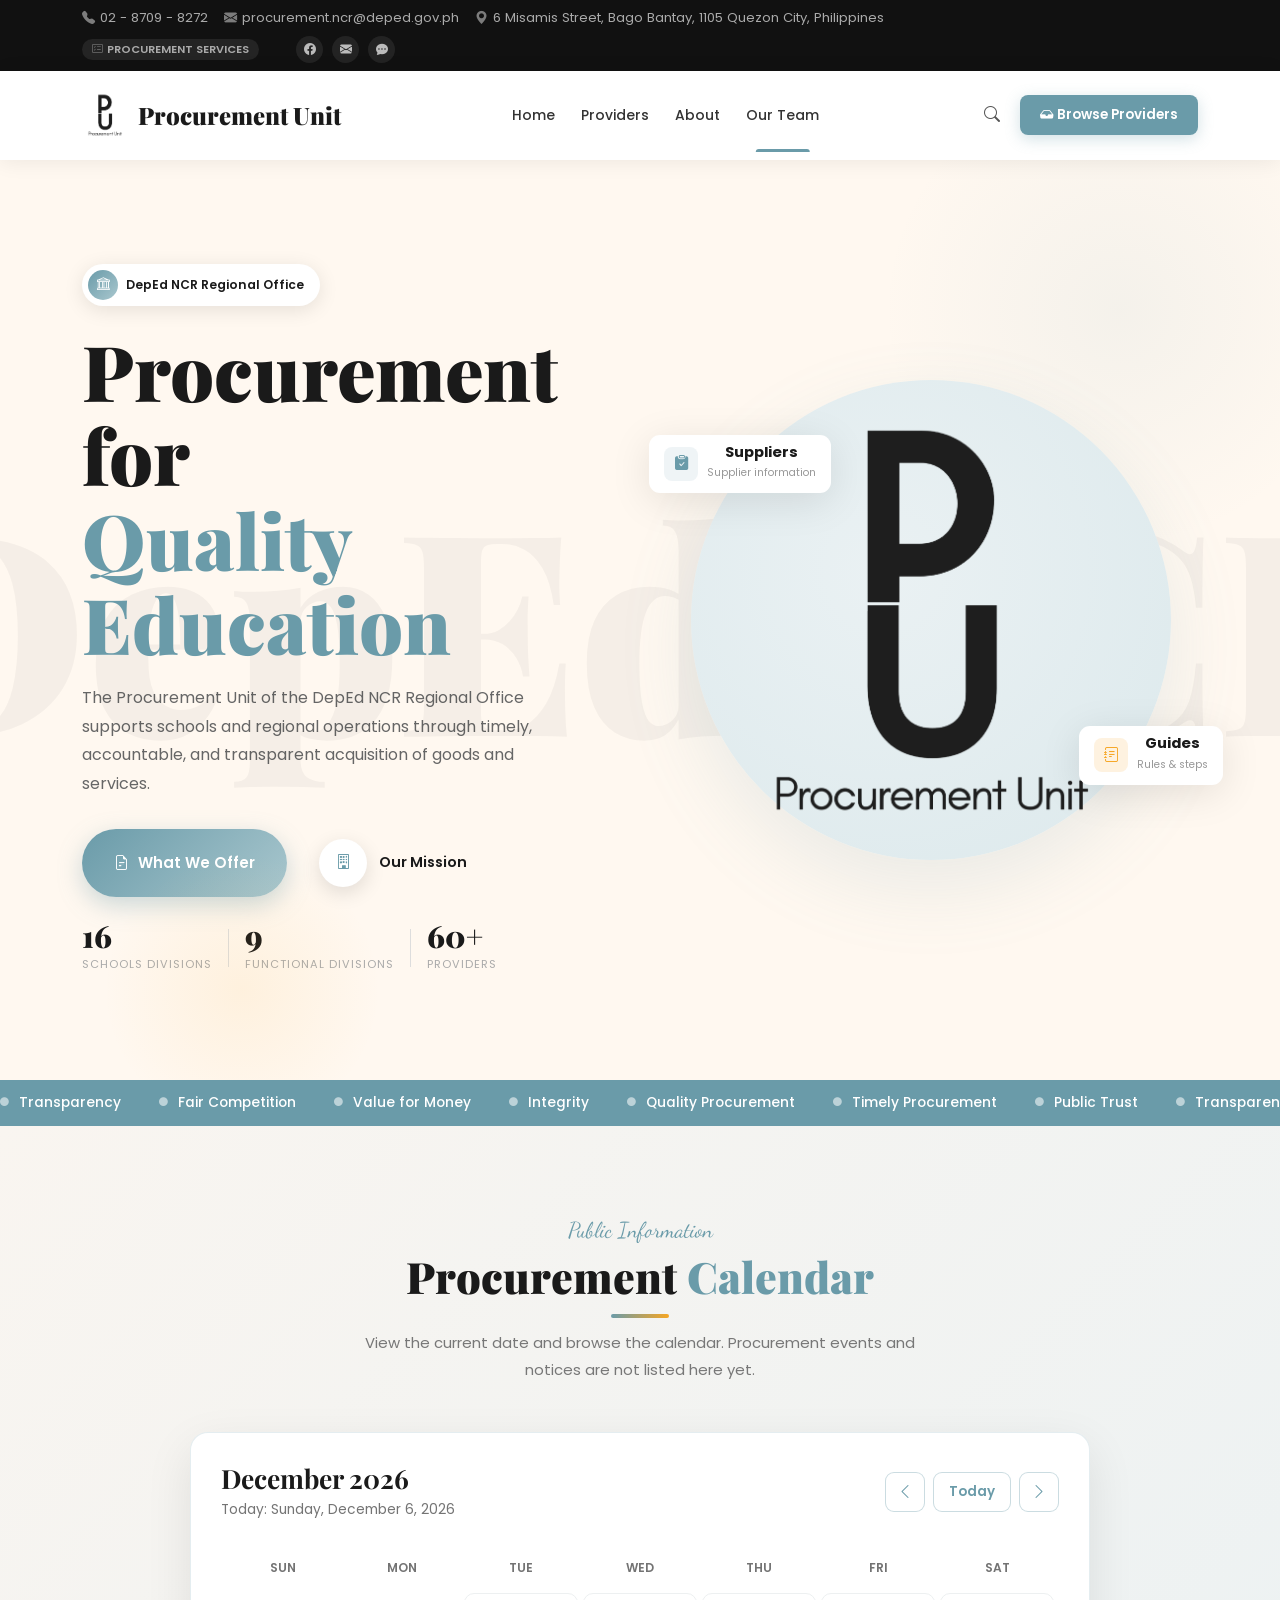
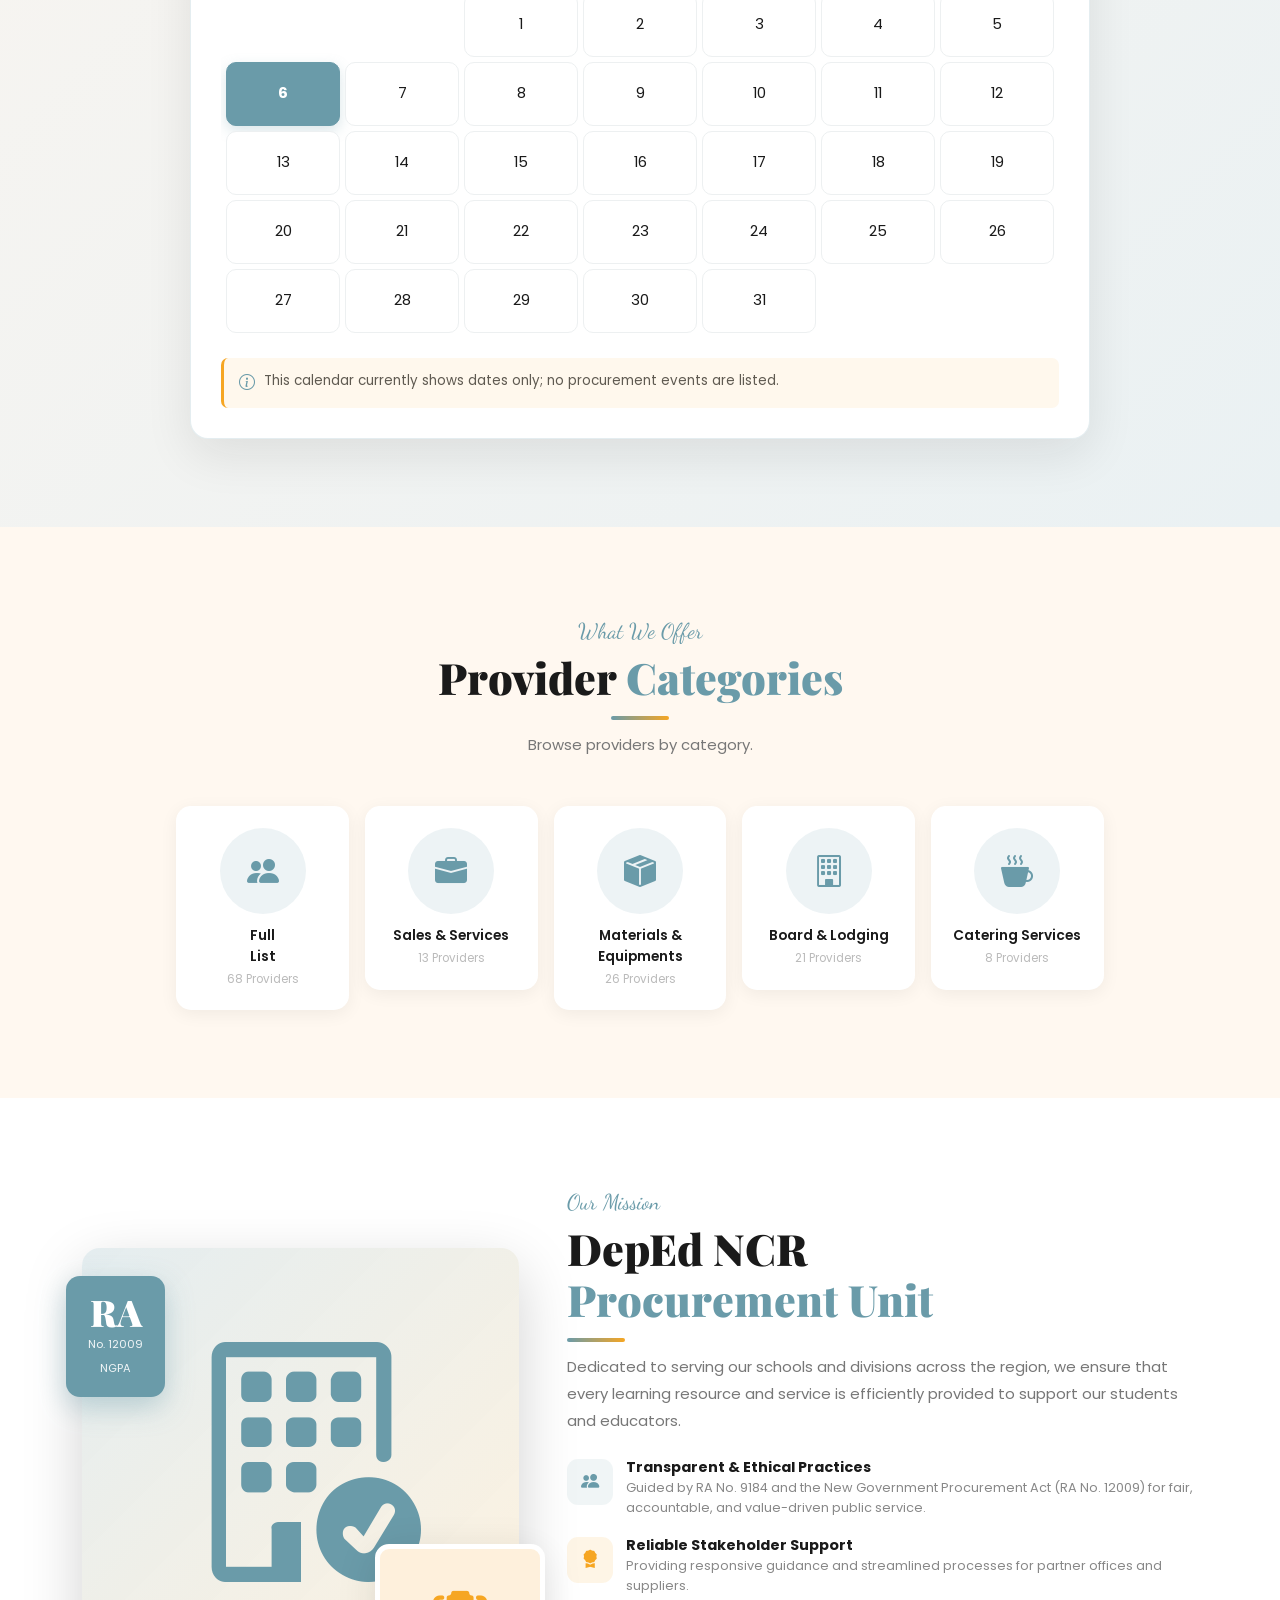
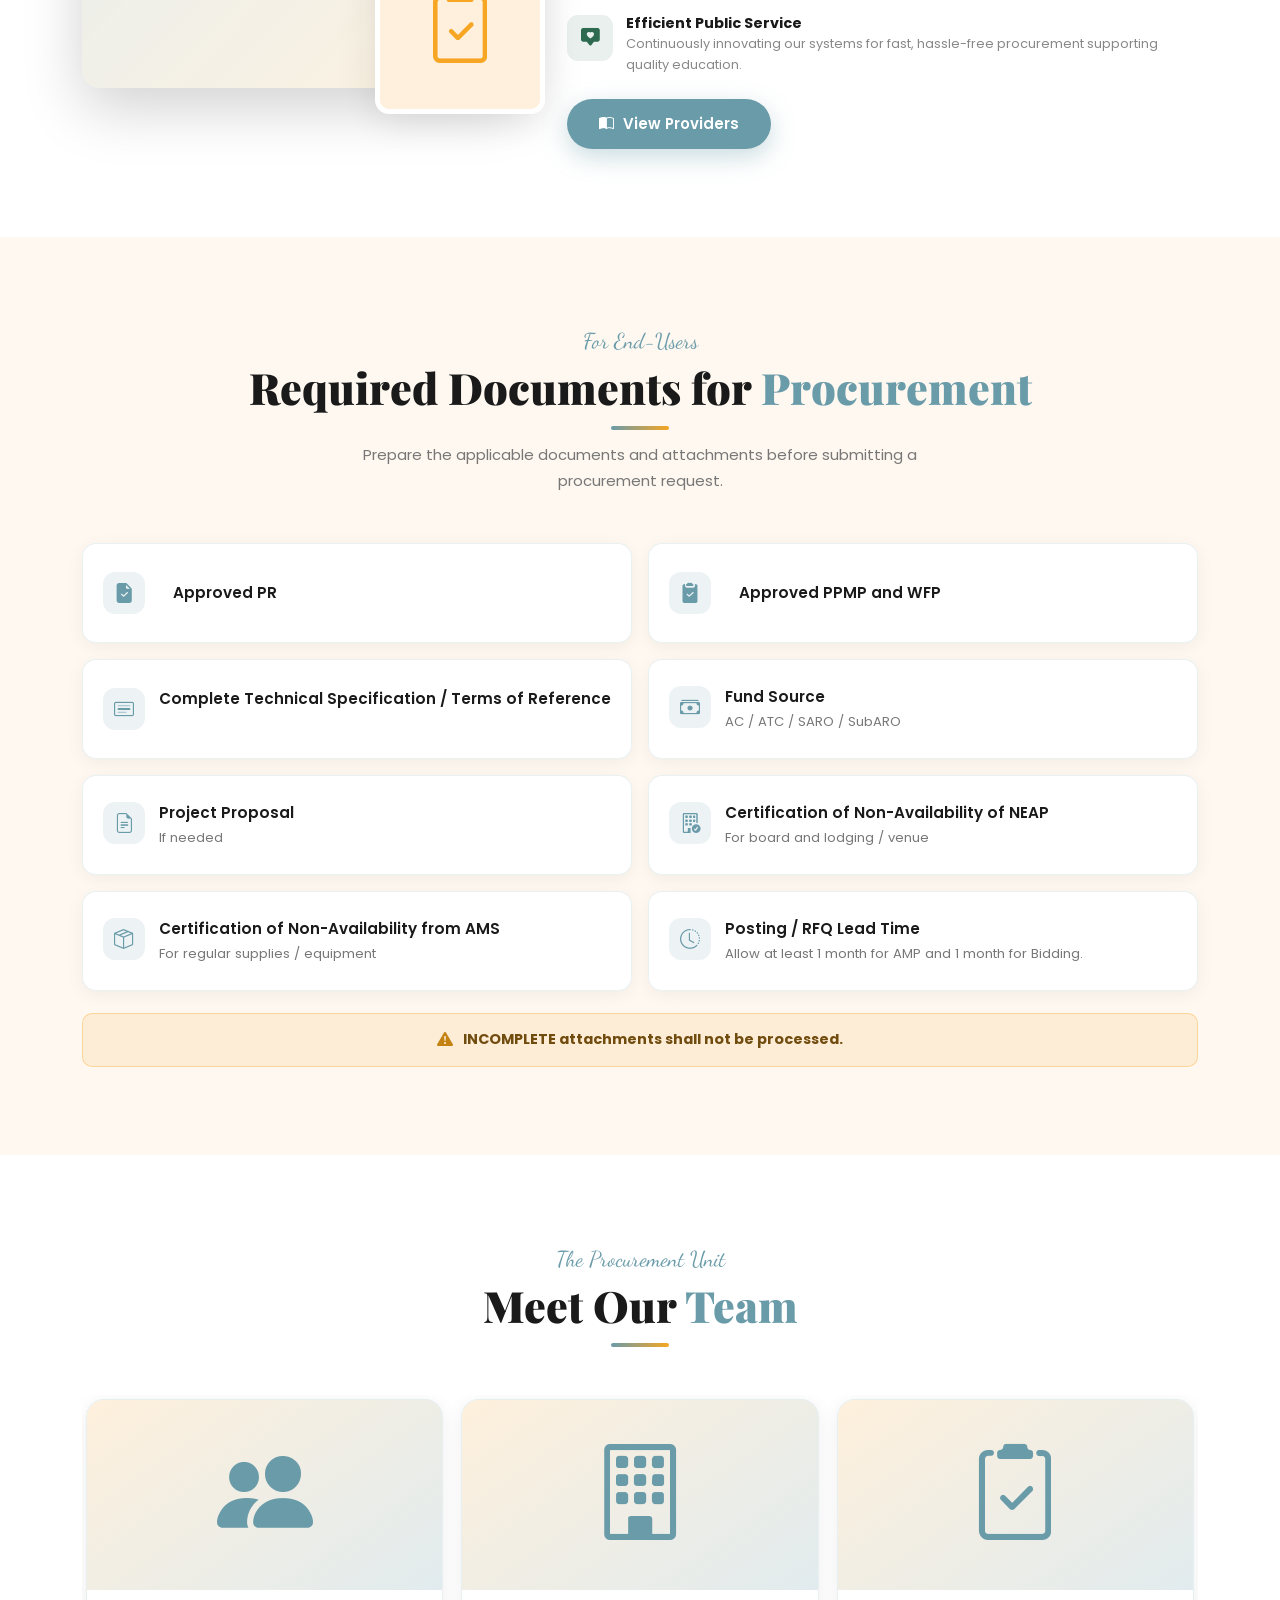
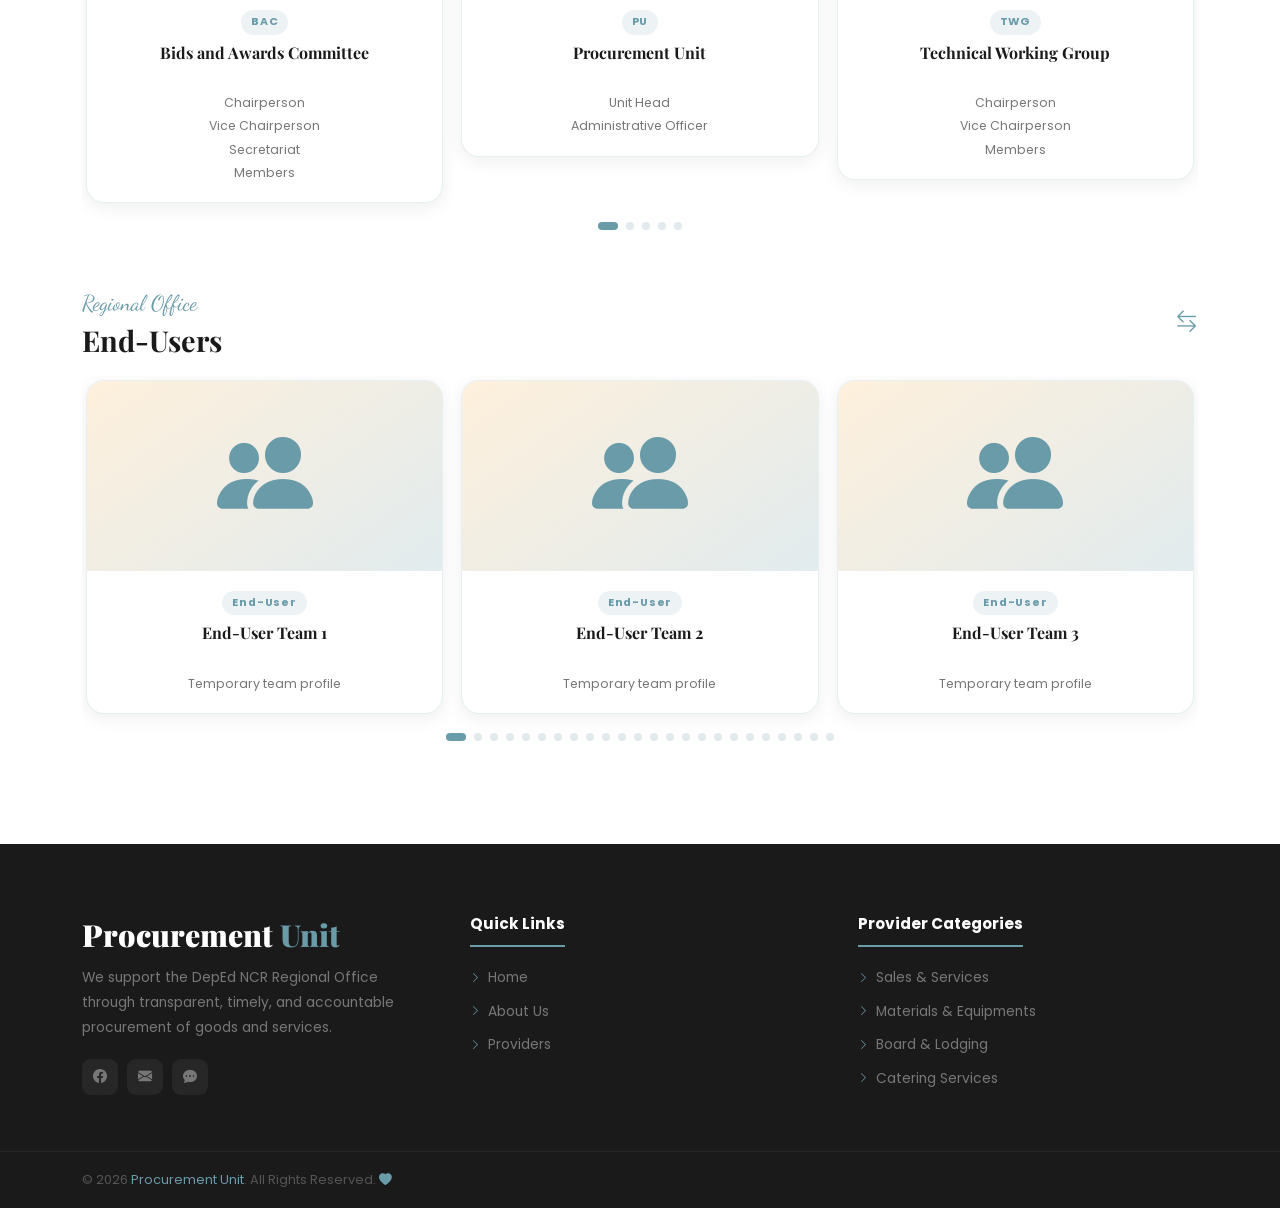
==== commit 2f557332: "Update team carousels and footer contacts Co-authored-by: Copilot <223556219+Copilot@users.noreply.g" ====
--- a/Procurement/index.html
+++ b/Procurement/index.html
@@ -37,10 +37,9 @@
                <div class="d-flex align-items-center gap-3">
                   <span class="ttag"><i class="bi bi-card-checklist me-1" style="color: rgba(255, 255, 255, 0.329);"></i>Procurement Services</span>
                   <div class="tsoc">
-                     <a href="#"><i class="bi bi-facebook"></i></a>
-                     <a href="#"><i class="bi bi-instagram"></i></a>
-                     <a href="#"><i class="bi bi-tiktok"></i></a>
-                     <a href="#"><i class="bi bi-youtube"></i></a>
+                     <a href="#" aria-label="Facebook"><i class="bi bi-facebook"></i></a>
+                     <a href="mailto:procurement.ncr@deped.gov.ph" aria-label="Email Procurement Unit"><i class="bi bi-envelope-fill"></i></a>
+                     <span class="top-social-placeholder" aria-label="Viber"><i class="bi bi-chat-dots-fill"></i></span>
                   </div>
                </div>
             </div>
@@ -373,42 +372,72 @@
                <h2 class="stitle">Meet Our <span>Team</span></h2>
                <div class="sline"></div>
             </div>
-            <div class="team-group" data-aos="fade-up">
+            <div class="swiper teamSwiper mainTeamSwiper" aria-label="Procurement Unit team profiles" data-aos="fade-up">
+               <div class="swiper-wrapper">
+                  <div class="swiper-slide">
+                     <article class="team-card">
+                        <div class="team-avatar"><i class="bi bi-people-fill" aria-hidden="true"></i></div>
+                        <div class="team-card-body">
+                           <span class="team-label">BAC</span>
+                           <h4>Bids and Awards Committee</h4>
+                           <div class="team-roles"><p>Chairperson</p><p>Vice Chairperson</p><p>Secretariat</p><p>Members</p></div>
+                        </div>
+                     </article>
+                  </div>
+                  <div class="swiper-slide">
+                     <article class="team-card">
+                        <div class="team-avatar"><i class="bi bi-building" aria-hidden="true"></i></div>
+                        <div class="team-card-body">
+                           <span class="team-label">PU</span>
+                           <h4>Procurement Unit</h4>
+                           <div class="team-roles"><p>Unit Head</p><p>Administrative Officer</p></div>
+                        </div>
+                     </article>
+                  </div>
+                  <div class="swiper-slide">
+                     <article class="team-card">
+                        <div class="team-avatar"><i class="bi bi-clipboard2-check" aria-hidden="true"></i></div>
+                        <div class="team-card-body">
+                           <span class="team-label">TWG</span>
+                           <h4>Technical Working Group</h4>
+                           <div class="team-roles"><p>Chairperson</p><p>Vice Chairperson</p><p>Members</p></div>
+                        </div>
+                     </article>
+                  </div>
+                  <div class="swiper-slide">
+                     <article class="team-card">
+                        <div class="team-avatar"><i class="bi bi-box-seam" aria-hidden="true"></i></div>
+                        <div class="team-card-body">
+                           <span class="team-label">IT</span>
+                           <h4>Inspection Team</h4>
+                           <div class="team-roles"><p>Goods</p><p>Others</p><p>Others</p></div>
+                        </div>
+                     </article>
+                  </div>
+                  <div class="swiper-slide">
+                     <article class="team-card">
+                        <div class="team-avatar"><i class="bi bi-diagram-3" aria-hidden="true"></i></div>
+                        <div class="team-card-body">
+                           <span class="team-label">RPMT</span>
+                           <h4>Regional Project Management Team</h4>
+                           <div class="team-roles"><p>Chairperson</p><p>Vice Chairperson</p><p>Members</p></div>
+                        </div>
+                     </article>
+                  </div>
+               </div>
+               <div class="swiper-pagination team-pagination"></div>
+            </div>
+            <div class="end-user-team-group" data-aos="fade-up">
                <div class="team-group-heading">
                   <div>
-                     <span class="slbl">BAC</span>
-                     <h3>Bids and Awards Committee</h3>
+                     <span class="slbl">Regional Office</span>
+                     <h3>End-Users</h3>
                   </div>
                   <i class="bi bi-arrow-left-right" aria-hidden="true"></i>
                </div>
-               <div class="swiper teamSwiper bacSwiper" aria-label="Bids and Awards Committee profiles">
-                  <div class="swiper-wrapper">
-                     <div class="swiper-slide"><article class="team-card"><div class="team-avatar"><i class="bi bi-person-badge" aria-hidden="true"></i></div><div class="team-card-body"><span class="team-label">BAC</span><h4>BAC Member 1</h4><p>Committee Member</p></div></article></div>
-                     <div class="swiper-slide"><article class="team-card"><div class="team-avatar"><i class="bi bi-person-badge" aria-hidden="true"></i></div><div class="team-card-body"><span class="team-label">BAC</span><h4>BAC Member 2</h4><p>Committee Member</p></div></article></div>
-                     <div class="swiper-slide"><article class="team-card"><div class="team-avatar"><i class="bi bi-person-badge" aria-hidden="true"></i></div><div class="team-card-body"><span class="team-label">BAC</span><h4>BAC Member 3</h4><p>Committee Member</p></div></article></div>
-                     <div class="swiper-slide"><article class="team-card"><div class="team-avatar"><i class="bi bi-person-badge" aria-hidden="true"></i></div><div class="team-card-body"><span class="team-label">BAC</span><h4>BAC Member 4</h4><p>Committee Member</p></div></article></div>
-                     <div class="swiper-slide"><article class="team-card"><div class="team-avatar"><i class="bi bi-person-badge" aria-hidden="true"></i></div><div class="team-card-body"><span class="team-label">BAC</span><h4>BAC Member 5</h4><p>Committee Member</p></div></article></div>
-                     <div class="swiper-slide"><article class="team-card"><div class="team-avatar"><i class="bi bi-person-badge" aria-hidden="true"></i></div><div class="team-card-body"><span class="team-label">BAC</span><h4>BAC Member 6</h4><p>Committee Member</p></div></article></div>
-                  </div>
-                  <div class="swiper-pagination bac-pagination"></div>
-               </div>
-            </div>
-            <div class="team-group" data-aos="fade-up">
-               <div class="team-group-heading">
-                  <div>
-                     <span class="slbl">TWG</span>
-                     <h3>Technical Working Group</h3>
-                  </div>
-                  <i class="bi bi-arrow-left-right" aria-hidden="true"></i>
-               </div>
-               <div class="swiper teamSwiper twgSwiper" aria-label="Technical Working Group profiles">
-                  <div class="swiper-wrapper">
-                     <div class="swiper-slide"><article class="team-card"><div class="team-avatar"><i class="bi bi-person-badge" aria-hidden="true"></i></div><div class="team-card-body"><span class="team-label">TWG</span><h4>TWG Member 1</h4><p>Technical Working Group Member</p></div></article></div>
-                     <div class="swiper-slide"><article class="team-card"><div class="team-avatar"><i class="bi bi-person-badge" aria-hidden="true"></i></div><div class="team-card-body"><span class="team-label">TWG</span><h4>TWG Member 2</h4><p>Technical Working Group Member</p></div></article></div>
-                     <div class="swiper-slide"><article class="team-card"><div class="team-avatar"><i class="bi bi-person-badge" aria-hidden="true"></i></div><div class="team-card-body"><span class="team-label">TWG</span><h4>TWG Member 3</h4><p>Technical Working Group Member</p></div></article></div>
-                     <div class="swiper-slide"><article class="team-card"><div class="team-avatar"><i class="bi bi-person-badge" aria-hidden="true"></i></div><div class="team-card-body"><span class="team-label">TWG</span><h4>TWG Member 4</h4><p>Technical Working Group Member</p></div></article></div>
-                  </div>
-                  <div class="swiper-pagination twg-pagination"></div>
+               <div class="swiper teamSwiper endUserSwiper" aria-label="End-user team profiles">
+                  <div class="swiper-wrapper"></div>
+                  <div class="swiper-pagination end-user-pagination"></div>
                </div>
             </div>
          </div>
@@ -423,11 +452,9 @@
                   <div class="fnm">Procurement <span>Unit</span></div>
                   <p class="fdesc">We support the DepEd NCR Regional Office through transparent, timely, and accountable procurement of goods and services.</p>
                   <div class="fsoc">
-                     <a href="#"><i class="bi bi-facebook"></i></a>
-                     <a href="#"><i class="bi bi-instagram"></i></a>
-                     <a href="#"><i class="bi bi-twitter"></i></a>
-                     <a href="#"><i class="bi bi-youtube"></i></a>
-                     <a href="#"><i class="bi bi-tiktok"></i></a>
+                     <a href="#" aria-label="Facebook"><i class="bi bi-facebook"></i></a>
+                     <a href="mailto:procurement.ncr@deped.gov.ph" aria-label="Email Procurement Unit"><i class="bi bi-envelope-fill"></i></a>
+                     <span class="footer-social-placeholder" aria-label="Viber"><i class="bi bi-chat-dots-fill"></i></span>
                   </div>
                </div>
                <div class="col-sm-6 col-lg-4">
@@ -453,7 +480,6 @@
             <div class="container">
                <div class="d-flex justify-content-between align-items-center flex-wrap gap-2">
                   <p>&copy 2026 <span>Procurement Unit</span>. All Rights Reserved. <span><i class="bi bi-heart-fill"></i></span></p>
-                  <div><a href="#">Privacy Policy</a><a href="#">Terms</a><a href="#">Cookies</a></div>
                </div>
             </div>
          </div>
--- a/Procurement/css/style.css
+++ b/Procurement/css/style.css
@@ -63,7 +63,8 @@
 #topbar .top-contact span i {
   color: rgba(255, 255, 255, 0.45);
 }
-#topbar .tsoc a {
+#topbar .tsoc a,
+#topbar .tsoc .top-social-placeholder {
   width: 27px;
   height: 27px;
   border-radius: 50%;
@@ -76,7 +77,23 @@
   margin-left: 5px;
   transition: 0.3s;
 }
+#topbar .tsoc .top-social-placeholder {
+  display: inline-flex;
+  align-items: center;
+  justify-content: center;
+  margin-right: 0;
+  color: #bbb;
+  font-size: 0.75rem;
+}
+#topbar .tsoc .top-social-placeholder i {
+  margin-right: 0;
+  color: inherit;
+}
 #topbar .tsoc a:hover {
+  background: var(--primary);
+  color: #fff;
+}
+#topbar .tsoc .top-social-placeholder:hover {
   background: var(--primary);
   color: #fff;
 }
@@ -1209,8 +1226,11 @@
 #team {
   background: #fff;
 }
-.team-group + .team-group {
-  margin-top: 48px;
+.teamSwiper {
+  padding: 4px 4px 42px;
+}
+.end-user-team-group {
+  margin-top: 42px;
 }
 .team-group-heading {
   display: flex;
@@ -1233,9 +1253,6 @@
 .team-group-heading > i {
   color: var(--primary);
   font-size: 1.35rem;
-}
-.teamSwiper {
-  padding: 4px 4px 42px;
 }
 .team-card {
   height: 100%;
@@ -1277,15 +1294,21 @@
   letter-spacing: 0.8px;
 }
 .team-card-body h4 {
-  margin: 0 0 5px;
+  min-height: 2.6em;
+  margin: 0 0 10px;
   color: var(--dark);
   font-size: 1rem;
   font-weight: 700;
 }
-.team-card-body p {
+.team-roles {
+  display: grid;
+  gap: 5px;
+}
+.team-roles p {
   margin: 0;
   color: #777;
   font-size: 0.78rem;
+  line-height: 1.45;
 }
 .teamSwiper .swiper-pagination-bullet {
   background: var(--primary);
@@ -1321,7 +1344,8 @@
   gap: 9px;
   margin-top: 18px;
 }
-.fsoc a {
+.fsoc a,
+.fsoc .footer-social-placeholder {
   width: 36px;
   height: 36px;
   border-radius: 9px;
@@ -1333,10 +1357,17 @@
   font-size: 0.88rem;
   transition: 0.3s;
 }
-.fsoc a:hover {
+.fsoc a:hover,
+.fsoc .footer-social-placeholder:hover {
   background: var(--primary);
   color: #fff;
   transform: translateY(-3px);
+}
+.fsoc .footer-social-placeholder {
+  display: flex;
+  align-items: center;
+  justify-content: center;
+  cursor: default;
 }
 .ftit {
   color: #fff;
@@ -1543,7 +1574,7 @@
   transition: 0.3s;
 }
 .sovinput button:hover {
-  background: #6a9ba9;
+  background: var(--primary);
 }
 .sovcats {
   display: flex;
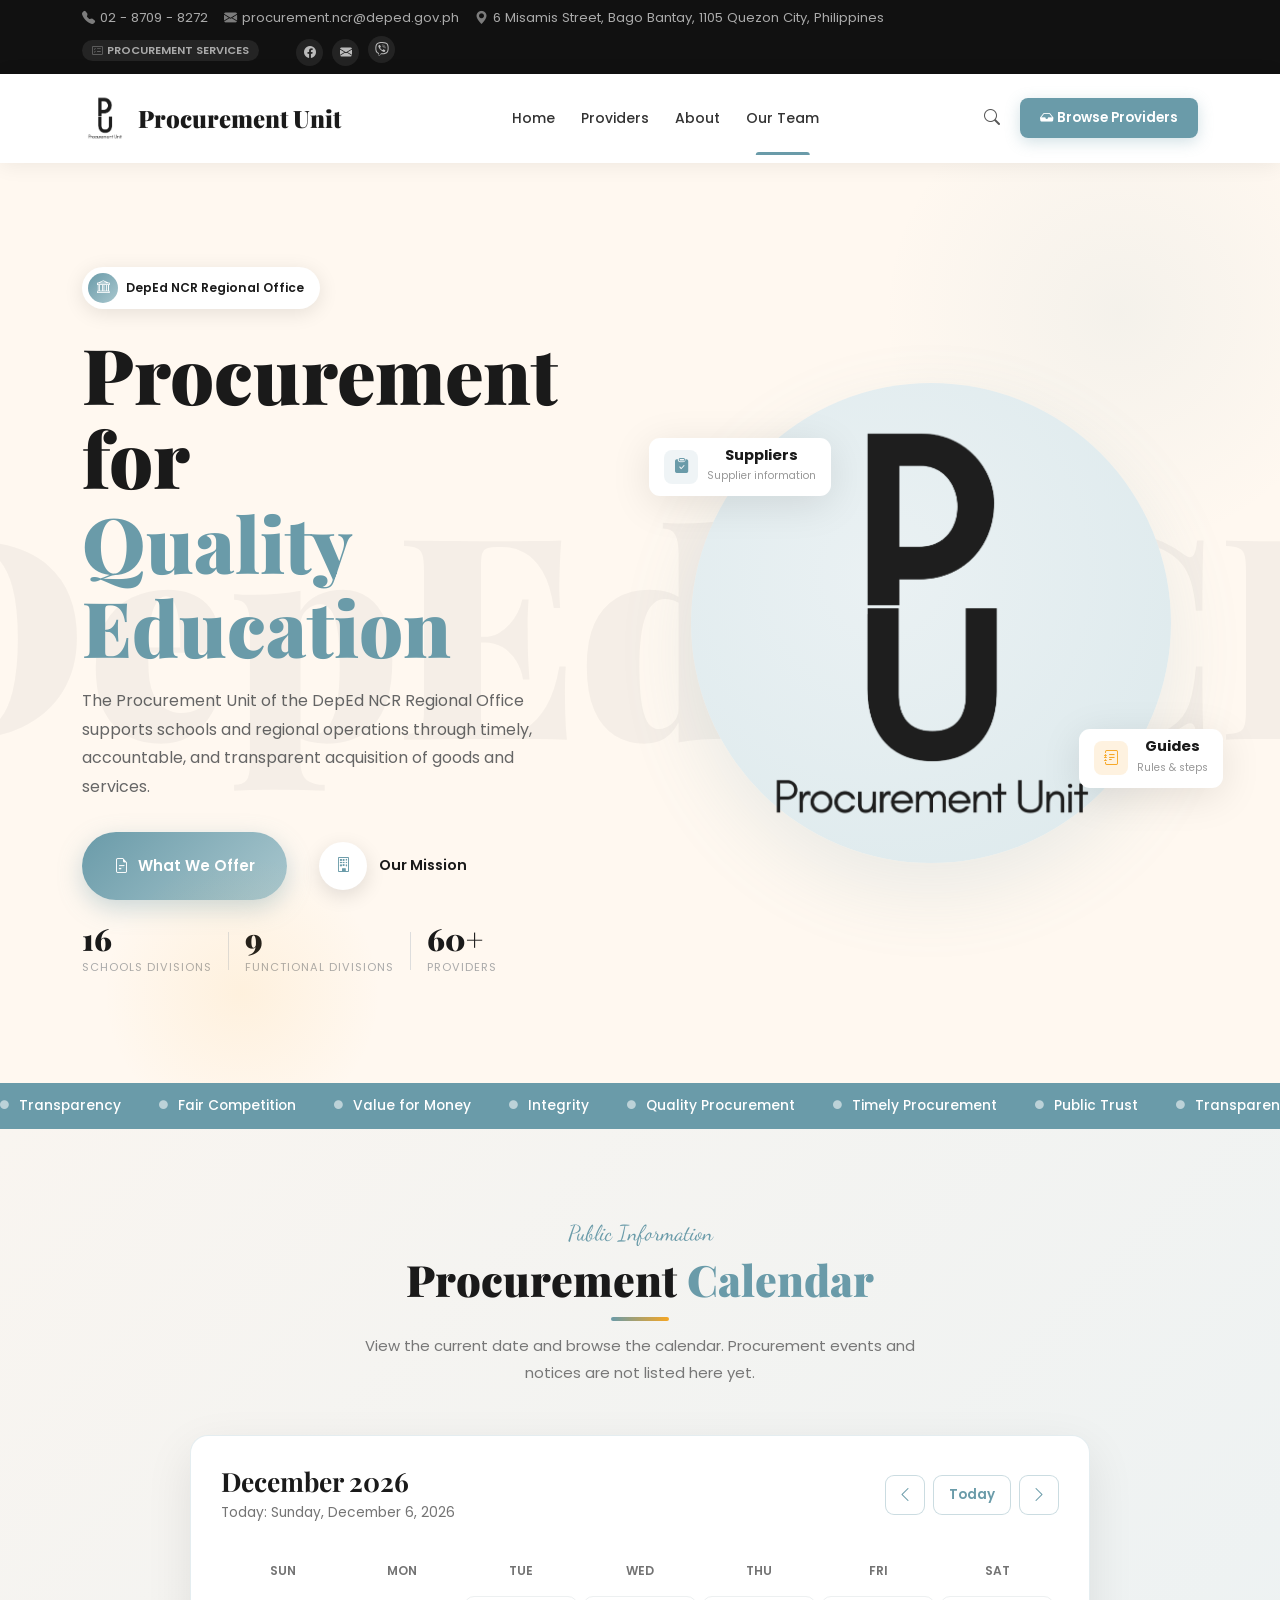
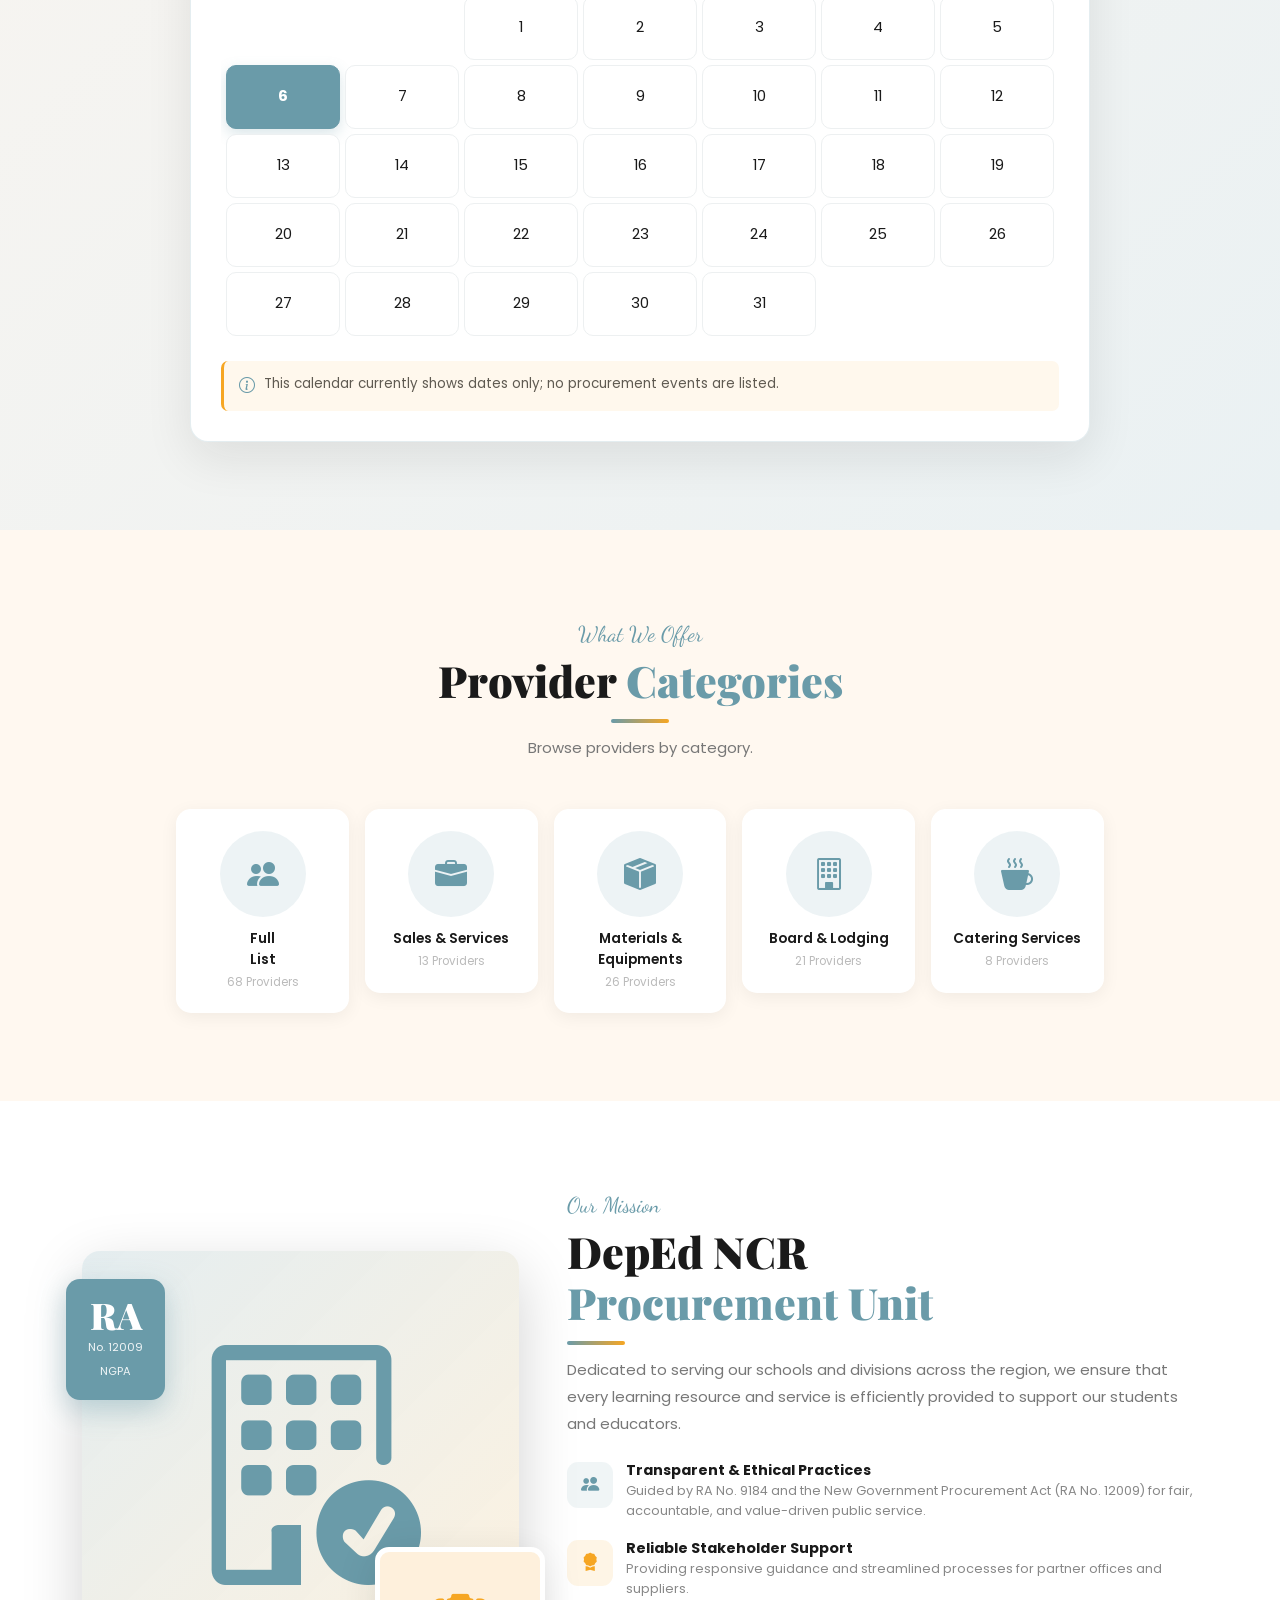
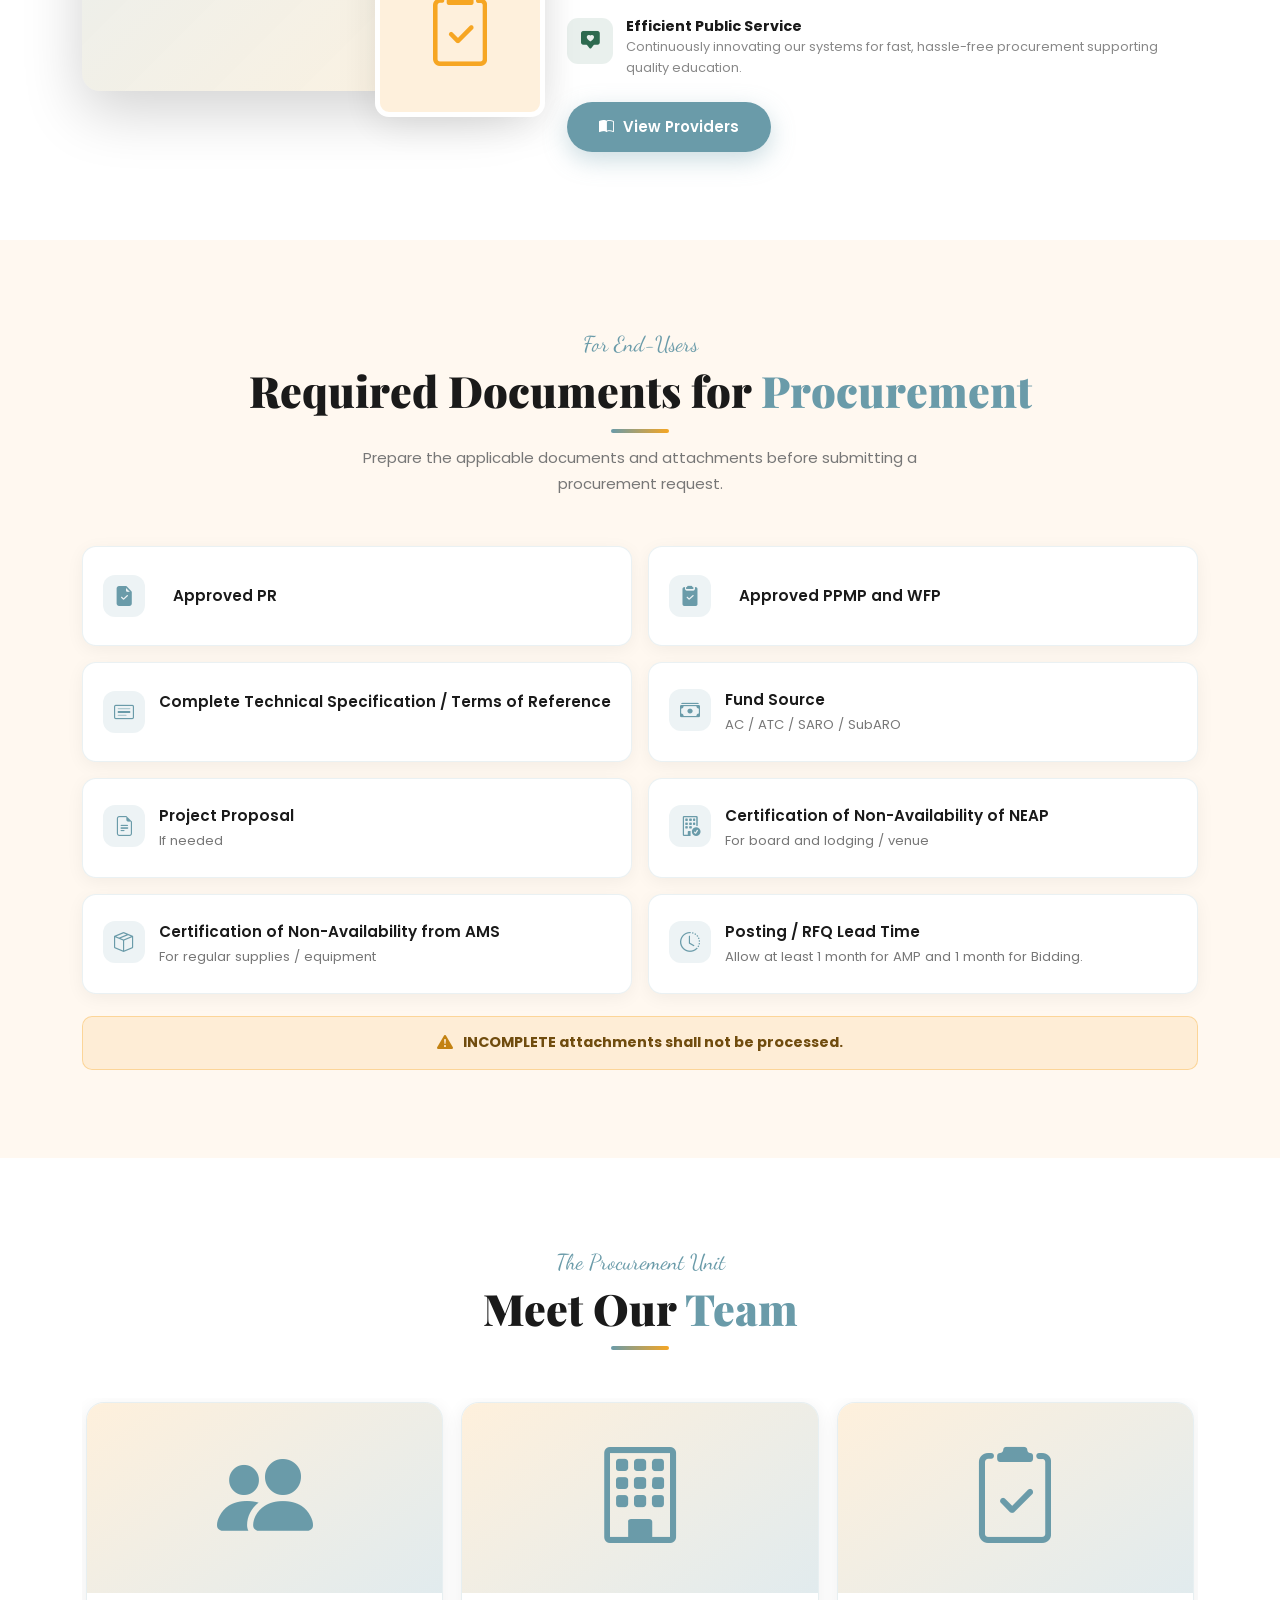
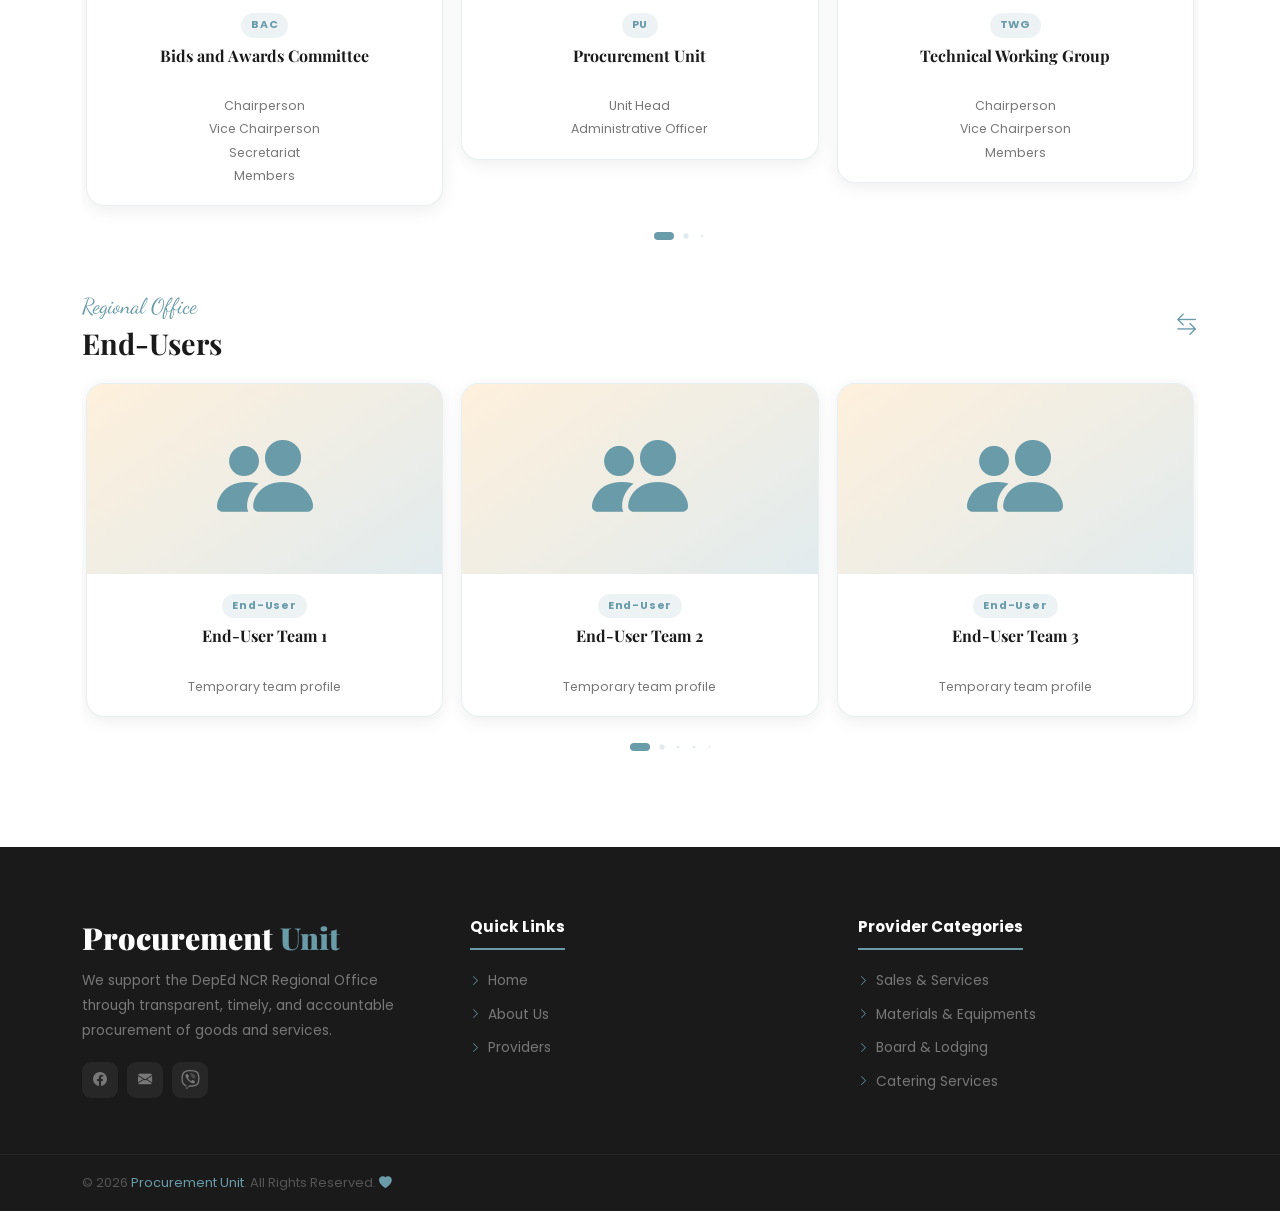
==== commit 4c12a940: "Polish team carousel indicators and Viber icons Co-authored-by: Copilot <223556219+Copilot@users.nor" ====
--- a/Procurement/index.html
+++ b/Procurement/index.html
@@ -39,7 +39,9 @@
                   <div class="tsoc">
                      <a href="#" aria-label="Facebook"><i class="bi bi-facebook"></i></a>
                      <a href="mailto:procurement.ncr@deped.gov.ph" aria-label="Email Procurement Unit"><i class="bi bi-envelope-fill"></i></a>
-                     <span class="top-social-placeholder" aria-label="Viber"><i class="bi bi-chat-dots-fill"></i></span>
+                     <span class="top-social-placeholder" role="img" aria-label="Viber">
+                        <svg viewBox="0 0 24 24" aria-hidden="true"><path d="M11.4 0C9.473.028 5.333.344 3.02 2.467 1.302 4.187.696 6.7.633 9.817.57 12.933.488 18.776 6.12 20.36h.003l-.004 2.416s-.037.977.61 1.177c.777.242 1.234-.5 1.98-1.302.407-.44.972-1.084 1.397-1.58 3.85.326 6.812-.416 7.15-.525.776-.252 5.176-.816 5.892-6.657.74-6.02-.36-9.83-2.34-11.546-.596-.55-3.006-2.3-8.375-2.323 0 0-.395-.025-1.037-.017zm.058 1.693c.545-.004.88.017.88.017 4.542.02 6.717 1.388 7.222 1.846 1.675 1.435 2.53 4.868 1.906 9.897v.002c-.604 4.878-4.174 5.184-4.832 5.395-.28.09-2.882.737-6.153.524 0 0-2.436 2.94-3.197 3.704-.12.12-.26.167-.352.144-.13-.033-.166-.188-.165-.414l.02-4.018c-4.762-1.32-4.485-6.292-4.43-8.895.054-2.604.543-4.738 1.996-6.173 1.96-1.773 5.474-2.018 7.11-2.03zm.38 2.602c-.167 0-.303.135-.304.302 0 .167.133.303.3.305 1.624.01 2.946.537 4.028 1.592 1.073 1.046 1.62 2.468 1.633 4.334.002.167.14.3.307.3.166-.002.3-.138.3-.304-.014-1.984-.618-3.596-1.816-4.764-1.19-1.16-2.692-1.753-4.447-1.765zm-3.96.695c-.19-.032-.4.005-.616.117l-.01.002c-.43.247-.816.562-1.146.932-.002.004-.006.004-.008.008-.267.323-.42.638-.46.948-.008.046-.01.093-.007.14 0 .136.022.27.065.4l.013.01c.135.48.473 1.276 1.205 2.604.42.768.903 1.5 1.446 2.186.27.344.56.673.87.984l.132.132c.31.308.64.6.984.87.686.543 1.418 1.027 2.186 1.447 1.328.733 2.126 1.07 2.604 1.206l.01.014c.13.042.265.064.402.063.046.002.092 0 .138-.008.31-.036.627-.19.948-.46.004 0 .003-.002.008-.005.37-.33.683-.72.93-1.148l.003-.01c.225-.432.15-.842-.18-1.12-.004 0-.698-.58-1.037-.83-.36-.255-.73-.492-1.113-.71-.51-.285-1.032-.106-1.248.174l-.447.564c-.23.283-.657.246-.657.246-3.12-.796-3.955-3.955-3.955-3.955s-.037-.426.248-.656l.563-.448c.277-.215.456-.737.17-1.248-.217-.383-.454-.756-.71-1.115-.25-.34-.826-1.033-.83-1.035-.137-.165-.31-.265-.502-.297zm4.49.88c-.158.002-.29.124-.3.282-.01.167.115.312.282.324 1.16.085 2.017.466 2.645 1.15.63.688.93 1.524.906 2.57-.002.168.13.306.3.31.166.003.305-.13.31-.297.025-1.175-.334-2.193-1.067-2.994-.74-.81-1.777-1.253-3.05-1.346h-.024zm.463 1.63c-.16.002-.29.127-.3.287-.008.167.12.31.288.32.523.028.875.175 1.113.422.24.245.388.62.416 1.164.01.167.15.295.318.287.167-.008.295-.15.287-.317-.03-.644-.215-1.178-.58-1.557-.367-.378-.893-.574-1.52-.607h-.018z"/></svg>
+                     </span>
                   </div>
                </div>
             </div>
@@ -454,7 +456,9 @@
                   <div class="fsoc">
                      <a href="#" aria-label="Facebook"><i class="bi bi-facebook"></i></a>
                      <a href="mailto:procurement.ncr@deped.gov.ph" aria-label="Email Procurement Unit"><i class="bi bi-envelope-fill"></i></a>
-                     <span class="footer-social-placeholder" aria-label="Viber"><i class="bi bi-chat-dots-fill"></i></span>
+                     <span class="footer-social-placeholder" role="img" aria-label="Viber">
+                        <svg viewBox="0 0 24 24" aria-hidden="true"><path d="M11.4 0C9.473.028 5.333.344 3.02 2.467 1.302 4.187.696 6.7.633 9.817.57 12.933.488 18.776 6.12 20.36h.003l-.004 2.416s-.037.977.61 1.177c.777.242 1.234-.5 1.98-1.302.407-.44.972-1.084 1.397-1.58 3.85.326 6.812-.416 7.15-.525.776-.252 5.176-.816 5.892-6.657.74-6.02-.36-9.83-2.34-11.546-.596-.55-3.006-2.3-8.375-2.323 0 0-.395-.025-1.037-.017zm.058 1.693c.545-.004.88.017.88.017 4.542.02 6.717 1.388 7.222 1.846 1.675 1.435 2.53 4.868 1.906 9.897v.002c-.604 4.878-4.174 5.184-4.832 5.395-.28.09-2.882.737-6.153.524 0 0-2.436 2.94-3.197 3.704-.12.12-.26.167-.352.144-.13-.033-.166-.188-.165-.414l.02-4.018c-4.762-1.32-4.485-6.292-4.43-8.895.054-2.604.543-4.738 1.996-6.173 1.96-1.773 5.474-2.018 7.11-2.03zm.38 2.602c-.167 0-.303.135-.304.302 0 .167.133.303.3.305 1.624.01 2.946.537 4.028 1.592 1.073 1.046 1.62 2.468 1.633 4.334.002.167.14.3.307.3.166-.002.3-.138.3-.304-.014-1.984-.618-3.596-1.816-4.764-1.19-1.16-2.692-1.753-4.447-1.765zm-3.96.695c-.19-.032-.4.005-.616.117l-.01.002c-.43.247-.816.562-1.146.932-.002.004-.006.004-.008.008-.267.323-.42.638-.46.948-.008.046-.01.093-.007.14 0 .136.022.27.065.4l.013.01c.135.48.473 1.276 1.205 2.604.42.768.903 1.5 1.446 2.186.27.344.56.673.87.984l.132.132c.31.308.64.6.984.87.686.543 1.418 1.027 2.186 1.447 1.328.733 2.126 1.07 2.604 1.206l.01.014c.13.042.265.064.402.063.046.002.092 0 .138-.008.31-.036.627-.19.948-.46.004 0 .003-.002.008-.005.37-.33.683-.72.93-1.148l.003-.01c.225-.432.15-.842-.18-1.12-.004 0-.698-.58-1.037-.83-.36-.255-.73-.492-1.113-.71-.51-.285-1.032-.106-1.248.174l-.447.564c-.23.283-.657.246-.657.246-3.12-.796-3.955-3.955-3.955-3.955s-.037-.426.248-.656l.563-.448c.277-.215.456-.737.17-1.248-.217-.383-.454-.756-.71-1.115-.25-.34-.826-1.033-.83-1.035-.137-.165-.31-.265-.502-.297zm4.49.88c-.158.002-.29.124-.3.282-.01.167.115.312.282.324 1.16.085 2.017.466 2.645 1.15.63.688.93 1.524.906 2.57-.002.168.13.306.3.31.166.003.305-.13.31-.297.025-1.175-.334-2.193-1.067-2.994-.74-.81-1.777-1.253-3.05-1.346h-.024zm.463 1.63c-.16.002-.29.127-.3.287-.008.167.12.31.288.32.523.028.875.175 1.113.422.24.245.388.62.416 1.164.01.167.15.295.318.287.167-.008.295-.15.287-.317-.03-.644-.215-1.178-.58-1.557-.367-.378-.893-.574-1.52-.607h-.018z"/></svg>
+                     </span>
                   </div>
                </div>
                <div class="col-sm-6 col-lg-4">
--- a/Procurement/css/style.css
+++ b/Procurement/css/style.css
@@ -88,6 +88,11 @@
 #topbar .tsoc .top-social-placeholder i {
   margin-right: 0;
   color: inherit;
+}
+#topbar .tsoc .top-social-placeholder svg {
+  width: 14px;
+  height: 14px;
+  fill: currentColor;
 }
 #topbar .tsoc a:hover {
   background: var(--primary);
@@ -1368,6 +1373,11 @@
   align-items: center;
   justify-content: center;
   cursor: default;
+}
+.fsoc .footer-social-placeholder svg {
+  width: 19px;
+  height: 19px;
+  fill: currentColor;
 }
 .ftit {
   color: #fff;
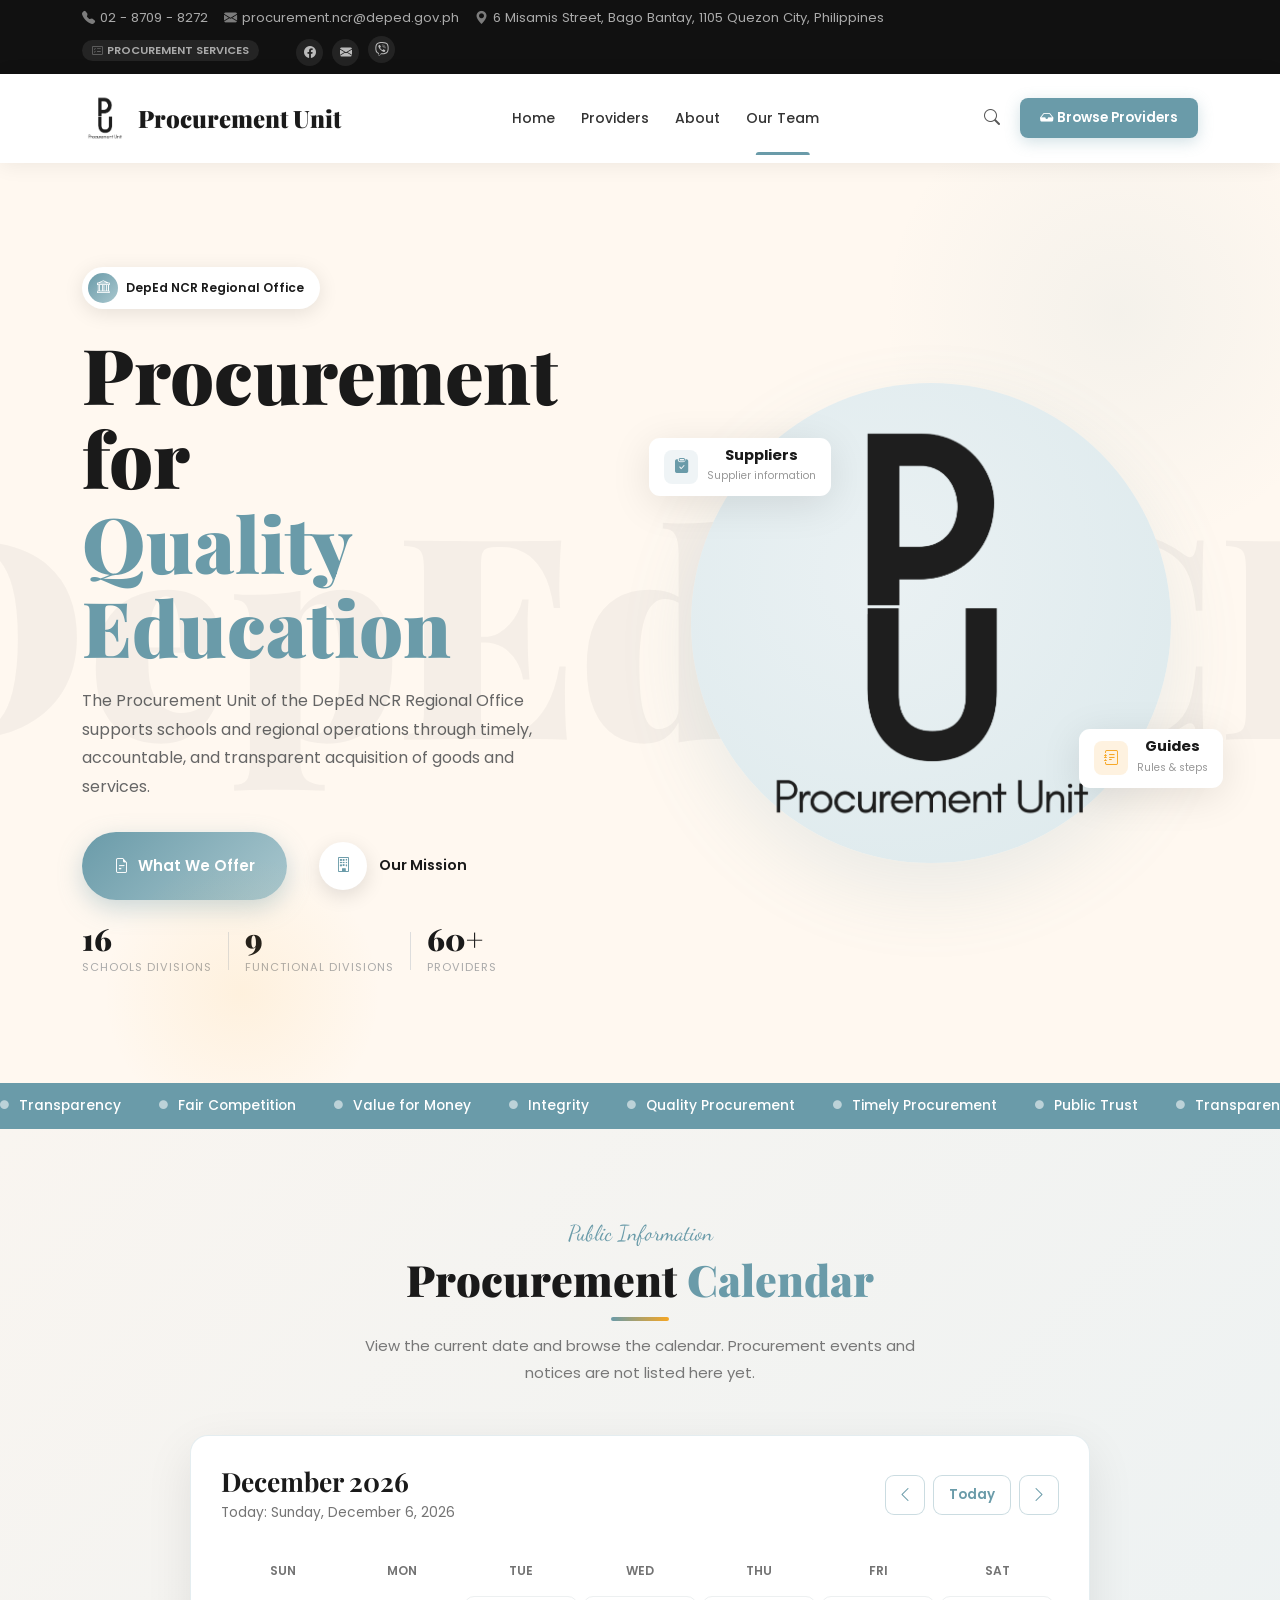
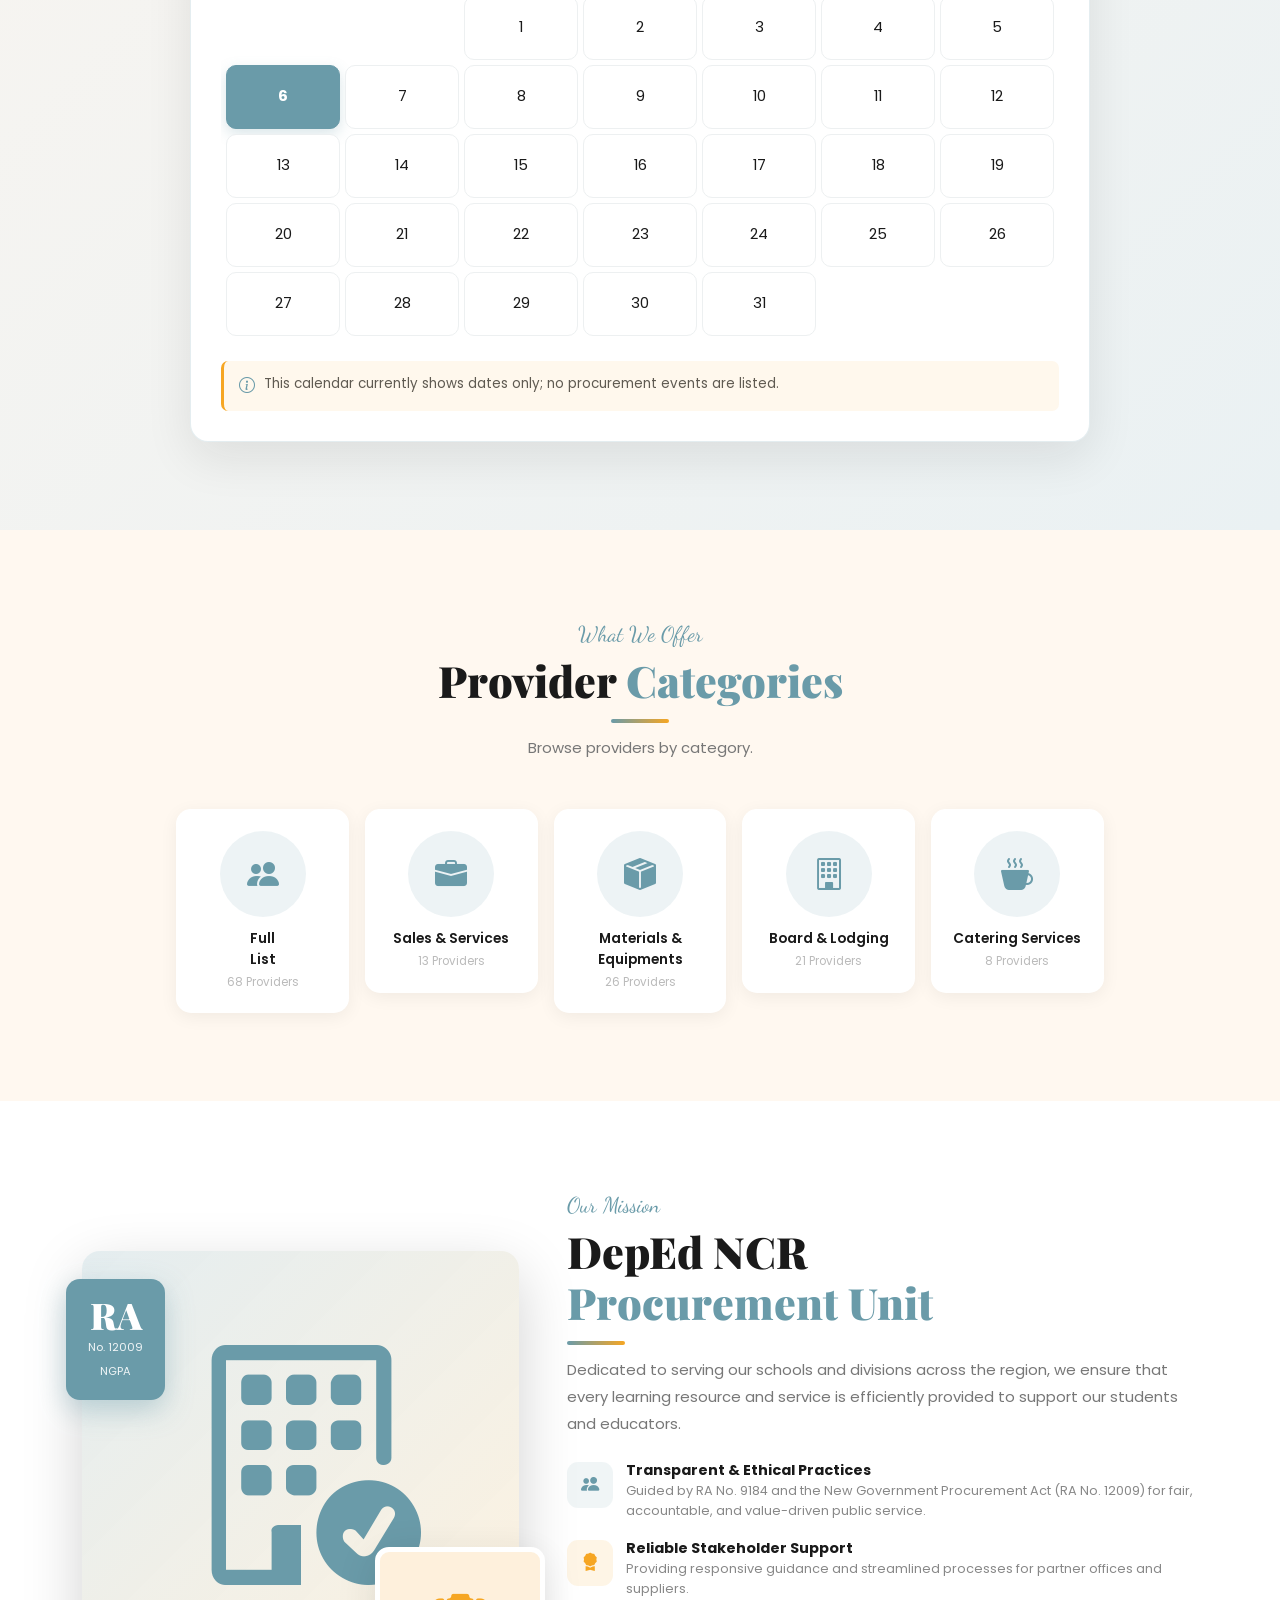
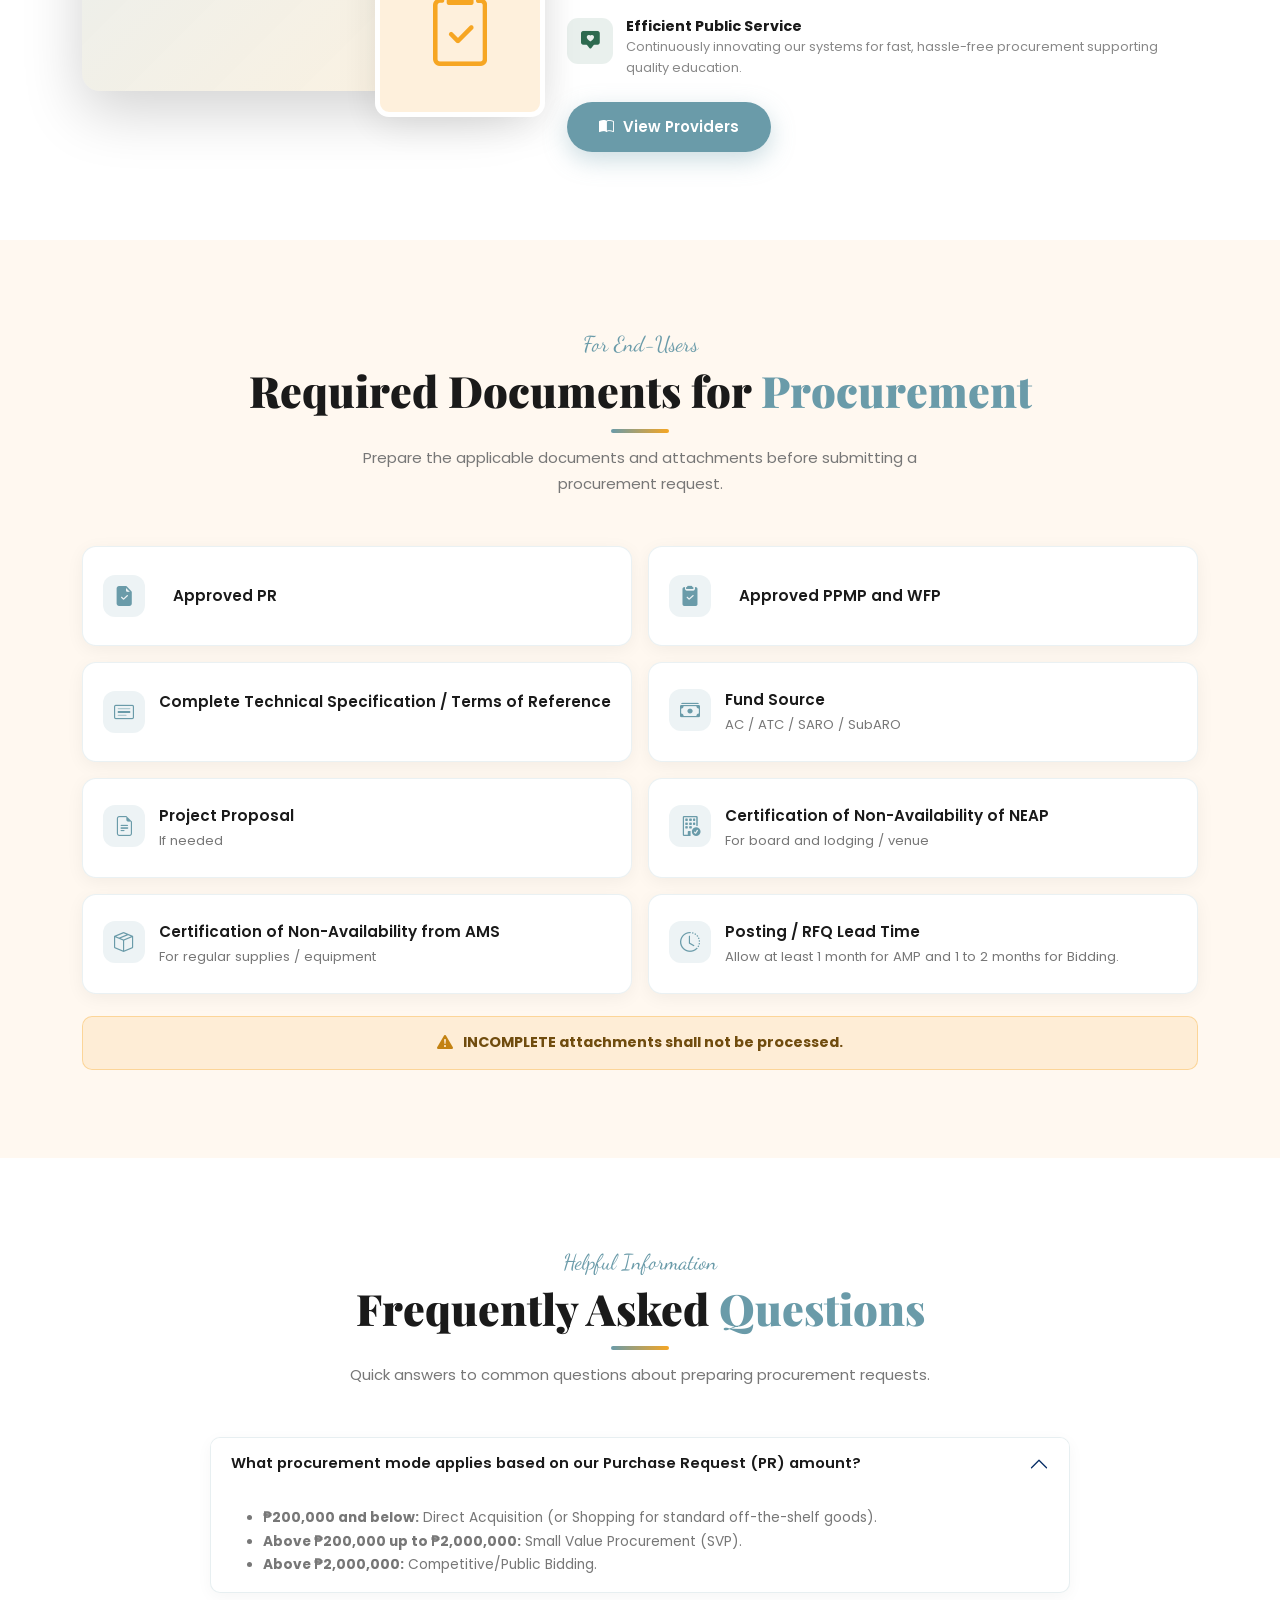
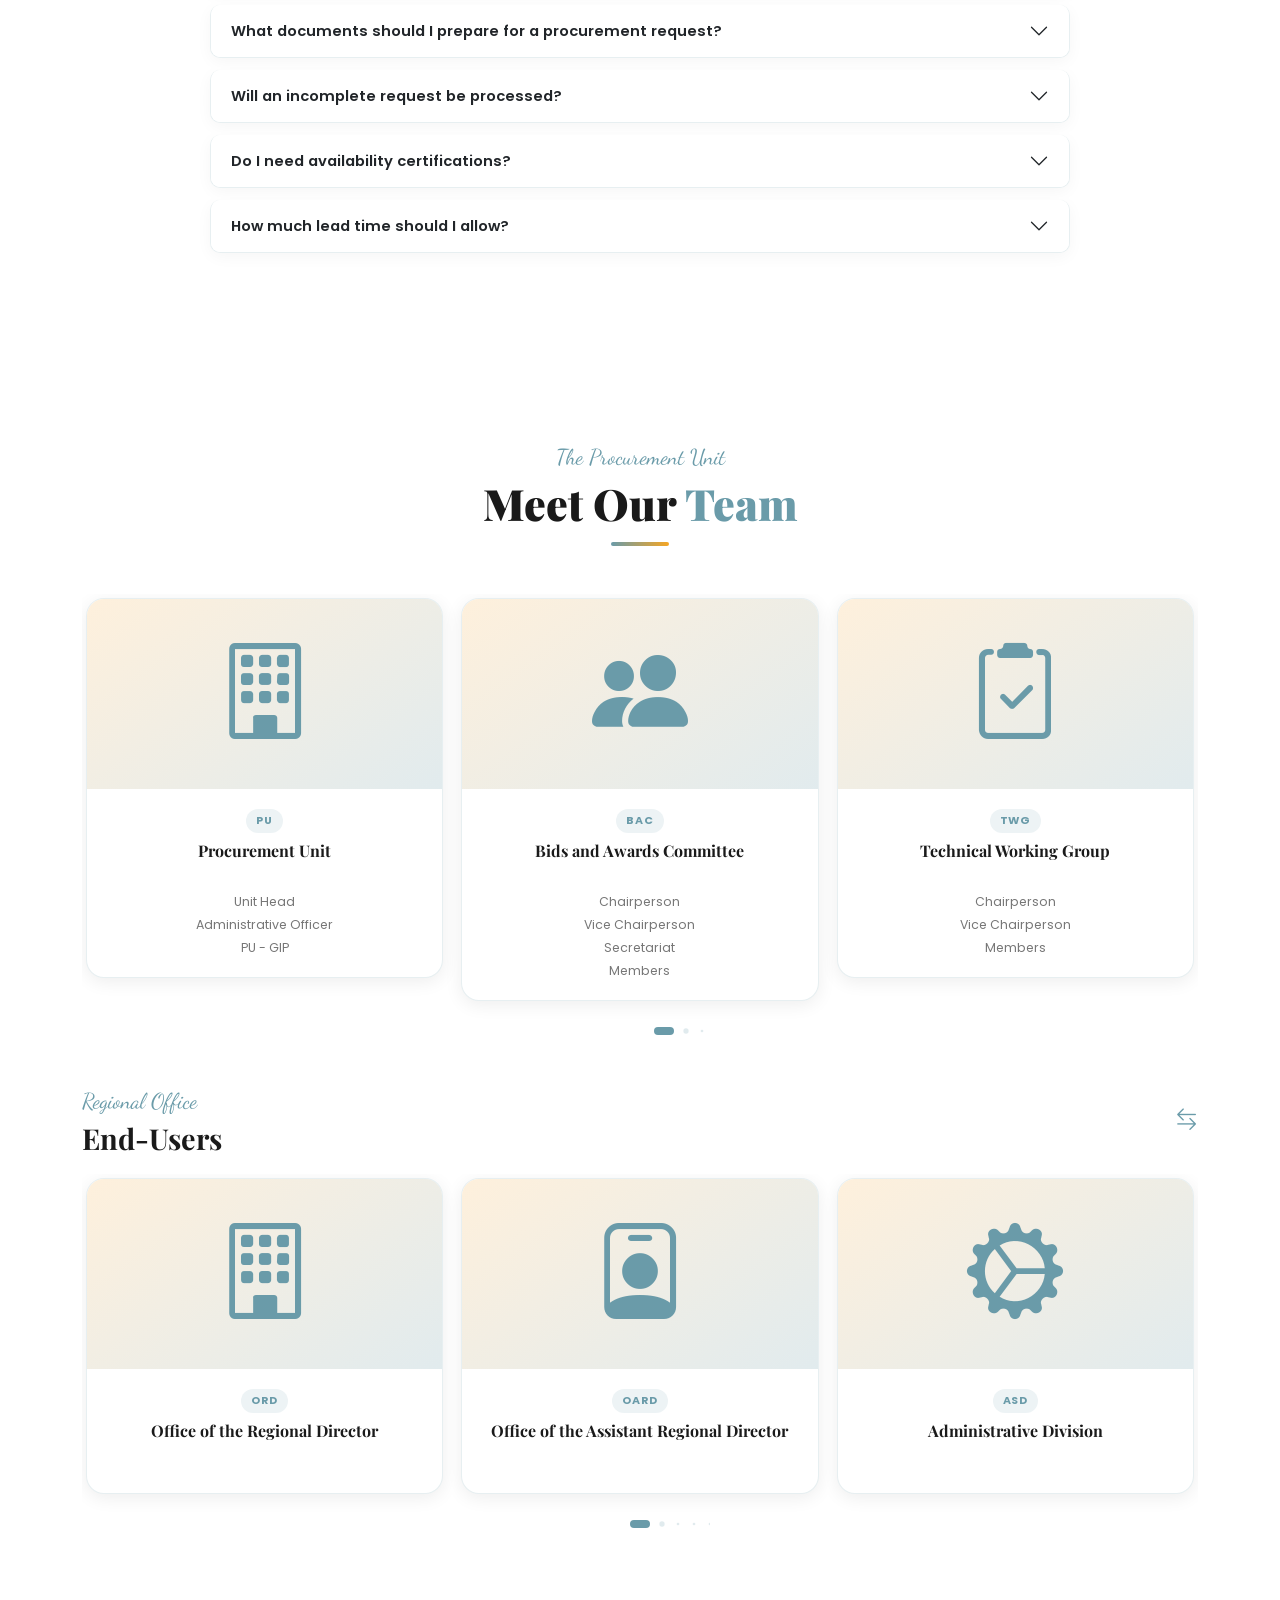
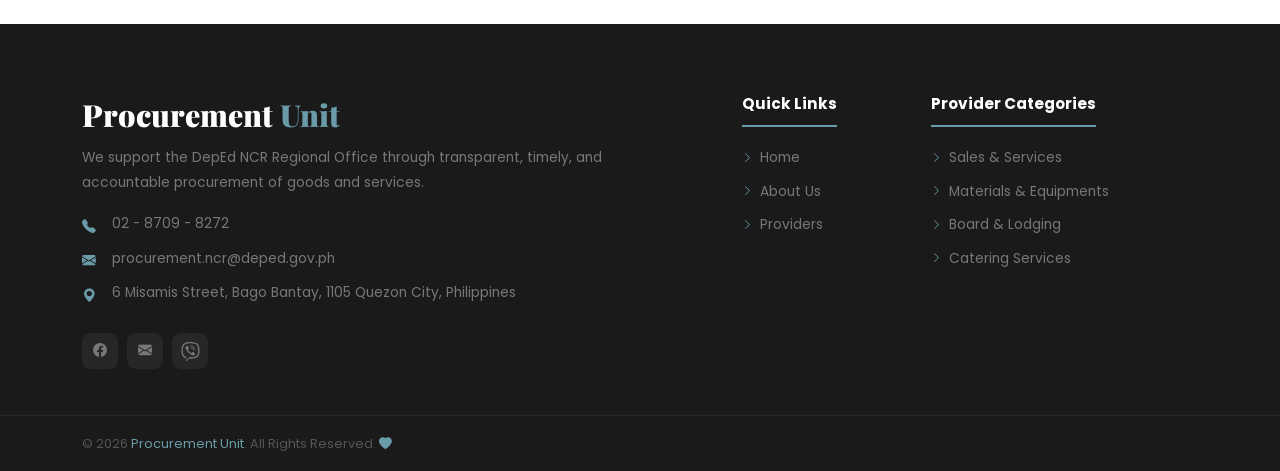
==== commit 9ecffb02: "Update procurement website content" ====
--- a/Procurement/index.html
+++ b/Procurement/index.html
@@ -31,13 +31,13 @@
             <div class="d-flex justify-content-between align-items-center flex-wrap gap-2">
                <div class="top-contact d-flex flex-wrap">
                   <span><i class="bi bi-telephone-fill"></i>02 - 8709 - 8272</span>
-                  <span><i class="bi bi-envelope-fill"></i>procurement.ncr@deped.gov.ph</span>
+                  <span><a href="mailto:procurement.ncr@deped.gov.ph" aria-label="Email Procurement Unit"><i class="bi bi-envelope-fill" aria-hidden="true"></i>procurement.ncr@deped.gov.ph</a></span>
                   <span><i class="bi bi-geo-alt-fill"></i>6 Misamis Street, Bago Bantay, 1105 Quezon City, Philippines</span>
                </div>
                <div class="d-flex align-items-center gap-3">
                   <span class="ttag"><i class="bi bi-card-checklist me-1" style="color: rgba(255, 255, 255, 0.329);"></i>Procurement Services</span>
                   <div class="tsoc">
-                     <a href="#" aria-label="Facebook"><i class="bi bi-facebook"></i></a>
+                     <a href="https://www.facebook.com/officialDepEdNCR" aria-label="DepEd NCR on Facebook" target="_blank" rel="noopener noreferrer"><i class="bi bi-facebook"></i></a>
                      <a href="mailto:procurement.ncr@deped.gov.ph" aria-label="Email Procurement Unit"><i class="bi bi-envelope-fill"></i></a>
                      <span class="top-social-placeholder" role="img" aria-label="Viber">
                         <svg viewBox="0 0 24 24" aria-hidden="true"><path d="M11.4 0C9.473.028 5.333.344 3.02 2.467 1.302 4.187.696 6.7.633 9.817.57 12.933.488 18.776 6.12 20.36h.003l-.004 2.416s-.037.977.61 1.177c.777.242 1.234-.5 1.98-1.302.407-.44.972-1.084 1.397-1.58 3.85.326 6.812-.416 7.15-.525.776-.252 5.176-.816 5.892-6.657.74-6.02-.36-9.83-2.34-11.546-.596-.55-3.006-2.3-8.375-2.323 0 0-.395-.025-1.037-.017zm.058 1.693c.545-.004.88.017.88.017 4.542.02 6.717 1.388 7.222 1.846 1.675 1.435 2.53 4.868 1.906 9.897v.002c-.604 4.878-4.174 5.184-4.832 5.395-.28.09-2.882.737-6.153.524 0 0-2.436 2.94-3.197 3.704-.12.12-.26.167-.352.144-.13-.033-.166-.188-.165-.414l.02-4.018c-4.762-1.32-4.485-6.292-4.43-8.895.054-2.604.543-4.738 1.996-6.173 1.96-1.773 5.474-2.018 7.11-2.03zm.38 2.602c-.167 0-.303.135-.304.302 0 .167.133.303.3.305 1.624.01 2.946.537 4.028 1.592 1.073 1.046 1.62 2.468 1.633 4.334.002.167.14.3.307.3.166-.002.3-.138.3-.304-.014-1.984-.618-3.596-1.816-4.764-1.19-1.16-2.692-1.753-4.447-1.765zm-3.96.695c-.19-.032-.4.005-.616.117l-.01.002c-.43.247-.816.562-1.146.932-.002.004-.006.004-.008.008-.267.323-.42.638-.46.948-.008.046-.01.093-.007.14 0 .136.022.27.065.4l.013.01c.135.48.473 1.276 1.205 2.604.42.768.903 1.5 1.446 2.186.27.344.56.673.87.984l.132.132c.31.308.64.6.984.87.686.543 1.418 1.027 2.186 1.447 1.328.733 2.126 1.07 2.604 1.206l.01.014c.13.042.265.064.402.063.046.002.092 0 .138-.008.31-.036.627-.19.948-.46.004 0 .003-.002.008-.005.37-.33.683-.72.93-1.148l.003-.01c.225-.432.15-.842-.18-1.12-.004 0-.698-.58-1.037-.83-.36-.255-.73-.492-1.113-.71-.51-.285-1.032-.106-1.248.174l-.447.564c-.23.283-.657.246-.657.246-3.12-.796-3.955-3.955-3.955-3.955s-.037-.426.248-.656l.563-.448c.277-.215.456-.737.17-1.248-.217-.383-.454-.756-.71-1.115-.25-.34-.826-1.033-.83-1.035-.137-.165-.31-.265-.502-.297zm4.49.88c-.158.002-.29.124-.3.282-.01.167.115.312.282.324 1.16.085 2.017.466 2.645 1.15.63.688.93 1.524.906 2.57-.002.168.13.306.3.31.166.003.305-.13.31-.297.025-1.175-.334-2.193-1.067-2.994-.74-.81-1.777-1.253-3.05-1.346h-.024zm.463 1.63c-.16.002-.29.127-.3.287-.008.167.12.31.288.32.523.028.875.175 1.113.422.24.245.388.62.416 1.164.01.167.15.295.318.287.167-.008.295-.15.287-.317-.03-.644-.215-1.178-.58-1.557-.367-.378-.893-.574-1.52-.607h-.018z"/></svg>
@@ -355,12 +355,81 @@
                <article class="required-document">
                   <i class="bi bi-clock-history" aria-hidden="true"></i>
                   <h3>Posting / RFQ Lead Time</h3>
-                  <p>Allow at least 1 month for AMP and 1 month for Bidding.</p>
+                  <p>Allow at least 1 month for AMP and 1 to 2 months for Bidding.</p>
                </article>
             </div>
             <div class="required-documents-note" role="note">
                <i class="bi bi-exclamation-triangle-fill" aria-hidden="true"></i>
                <p><strong>INCOMPLETE attachments shall not be processed.</strong></p>
+            </div>
+         </div>
+      </section>
+      <!-- PROCUREMENT FAQ -->
+      <section id="faq">
+         <div class="container">
+            <div class="text-center mb-5" data-aos="fade-up">
+               <span class="slbl">Helpful Information</span>
+               <h2 class="stitle">Frequently Asked <span>Questions</span></h2>
+               <div class="sline"></div>
+               <p class="sdesc mx-auto" style="max-width:620px;">Quick answers to common questions about preparing procurement requests.</p>
+            </div>
+            <div class="accordion procurement-faq" id="procurementFaq" data-aos="fade-up">
+               <div class="accordion-item">
+                  <h3 class="accordion-header" id="faqHeadingProcurementMode">
+                     <button class="accordion-button" type="button" data-bs-toggle="collapse" data-bs-target="#faqProcurementMode" aria-expanded="true" aria-controls="faqProcurementMode">
+                        What procurement mode applies based on our Purchase Request (PR) amount?
+                     </button>
+                  </h3>
+                  <div id="faqProcurementMode" class="accordion-collapse collapse show" aria-labelledby="faqHeadingProcurementMode" data-bs-parent="#procurementFaq">
+                     <div class="accordion-body">
+                        <ul class="mb-0">
+                           <li><strong>₱200,000 and below:</strong> Direct Acquisition (or Shopping for standard off-the-shelf goods).</li>
+                           <li><strong>Above ₱200,000 up to ₱2,000,000:</strong> Small Value Procurement (SVP).</li>
+                           <li><strong>Above ₱2,000,000:</strong> Competitive/Public Bidding.</li>
+                        </ul>
+                     </div>
+                  </div>
+               </div>
+               <div class="accordion-item">
+                  <h3 class="accordion-header" id="faqHeadingDocuments">
+                     <button class="accordion-button collapsed" type="button" data-bs-toggle="collapse" data-bs-target="#faqDocuments" aria-expanded="false" aria-controls="faqDocuments">
+                        What documents should I prepare for a procurement request?
+                     </button>
+                  </h3>
+                  <div id="faqDocuments" class="accordion-collapse collapse" aria-labelledby="faqHeadingDocuments" data-bs-parent="#procurementFaq">
+                     <div class="accordion-body">Prepare the applicable approved PR, approved PPMP and WFP, complete technical specifications or Terms of Reference, and fund source (AC, ATC, SARO, or SubARO). A project proposal may also be needed.</div>
+                  </div>
+               </div>
+               <div class="accordion-item">
+                  <h3 class="accordion-header" id="faqHeadingIncomplete">
+                     <button class="accordion-button collapsed" type="button" data-bs-toggle="collapse" data-bs-target="#faqIncomplete" aria-expanded="false" aria-controls="faqIncomplete">
+                        Will an incomplete request be processed?
+                     </button>
+                  </h3>
+                  <div id="faqIncomplete" class="accordion-collapse collapse" aria-labelledby="faqHeadingIncomplete" data-bs-parent="#procurementFaq">
+                     <div class="accordion-body">No. Incomplete attachments shall not be processed. Please check that all applicable documents are included before submitting.</div>
+                  </div>
+               </div>
+               <div class="accordion-item">
+                  <h3 class="accordion-header" id="faqHeadingCertifications">
+                     <button class="accordion-button collapsed" type="button" data-bs-toggle="collapse" data-bs-target="#faqCertifications" aria-expanded="false" aria-controls="faqCertifications">
+                        Do I need availability certifications?
+                     </button>
+                  </h3>
+                  <div id="faqCertifications" class="accordion-collapse collapse" aria-labelledby="faqHeadingCertifications" data-bs-parent="#procurementFaq">
+                     <div class="accordion-body">For board and lodging or venue requests, include a Certification of Non-Availability of NEAP. For regular supplies or equipment, include a Certification of Non-Availability from AMS.</div>
+                  </div>
+               </div>
+               <div class="accordion-item">
+                  <h3 class="accordion-header" id="faqHeadingLeadTime">
+                     <button class="accordion-button collapsed" type="button" data-bs-toggle="collapse" data-bs-target="#faqLeadTime" aria-expanded="false" aria-controls="faqLeadTime">
+                        How much lead time should I allow?
+                     </button>
+                  </h3>
+                  <div id="faqLeadTime" class="accordion-collapse collapse" aria-labelledby="faqHeadingLeadTime" data-bs-parent="#procurementFaq">
+                     <div class="accordion-body">Allow at least one month for AMP and 1 to 2 months for Bidding.</div>
+                  </div>
+               </div>
             </div>
          </div>
       </section>
@@ -376,6 +445,16 @@
             </div>
             <div class="swiper teamSwiper mainTeamSwiper" aria-label="Procurement Unit team profiles" data-aos="fade-up">
                <div class="swiper-wrapper">
+                  <div class="swiper-slide">
+                     <article class="team-card">
+                        <div class="team-avatar"><i class="bi bi-building" aria-hidden="true"></i></div>
+                        <div class="team-card-body">
+                           <span class="team-label">PU</span>
+                           <h4>Procurement Unit</h4>
+                           <div class="team-roles"><p>Unit Head</p><p>Administrative Officer</p><p>PU - GIP</p></div>
+                        </div>
+                     </article>
+                  </div>
                   <div class="swiper-slide">
                      <article class="team-card">
                         <div class="team-avatar"><i class="bi bi-people-fill" aria-hidden="true"></i></div>
@@ -388,16 +467,6 @@
                   </div>
                   <div class="swiper-slide">
                      <article class="team-card">
-                        <div class="team-avatar"><i class="bi bi-building" aria-hidden="true"></i></div>
-                        <div class="team-card-body">
-                           <span class="team-label">PU</span>
-                           <h4>Procurement Unit</h4>
-                           <div class="team-roles"><p>Unit Head</p><p>Administrative Officer</p></div>
-                        </div>
-                     </article>
-                  </div>
-                  <div class="swiper-slide">
-                     <article class="team-card">
                         <div class="team-avatar"><i class="bi bi-clipboard2-check" aria-hidden="true"></i></div>
                         <div class="team-card-body">
                            <span class="team-label">TWG</span>
@@ -449,19 +518,24 @@
       <!-- FOOTER -->
       <footer>
          <div class="container">
-            <div class="row g-5">
-               <div class="col-lg-4">
+            <div class="row g-3">
+               <div class="col-lg-6">
                   <div class="fnm">Procurement <span>Unit</span></div>
                   <p class="fdesc">We support the DepEd NCR Regional Office through transparent, timely, and accountable procurement of goods and services.</p>
+                  <ul class="list-unstyled mt-3 mb-4 footer-contact-list">
+                     <li><i class="bi bi-telephone-fill me-2"></i>02 - 8709 - 8272</li>
+                     <li><i class="bi bi-envelope-fill me-2" aria-hidden="true"></i><a href="mailto:procurement.ncr@deped.gov.ph">procurement.ncr@deped.gov.ph</a></li>
+                     <li><i class="bi bi-geo-alt-fill me-2"></i>6 Misamis Street, Bago Bantay, 1105 Quezon City, Philippines</li>
+                  </ul>
                   <div class="fsoc">
-                     <a href="#" aria-label="Facebook"><i class="bi bi-facebook"></i></a>
+                     <a href="https://www.facebook.com/officialDepEdNCR" aria-label="DepEd NCR on Facebook" target="_blank" rel="noopener noreferrer"><i class="bi bi-facebook"></i></a>
                      <a href="mailto:procurement.ncr@deped.gov.ph" aria-label="Email Procurement Unit"><i class="bi bi-envelope-fill"></i></a>
                      <span class="footer-social-placeholder" role="img" aria-label="Viber">
                         <svg viewBox="0 0 24 24" aria-hidden="true"><path d="M11.4 0C9.473.028 5.333.344 3.02 2.467 1.302 4.187.696 6.7.633 9.817.57 12.933.488 18.776 6.12 20.36h.003l-.004 2.416s-.037.977.61 1.177c.777.242 1.234-.5 1.98-1.302.407-.44.972-1.084 1.397-1.58 3.85.326 6.812-.416 7.15-.525.776-.252 5.176-.816 5.892-6.657.74-6.02-.36-9.83-2.34-11.546-.596-.55-3.006-2.3-8.375-2.323 0 0-.395-.025-1.037-.017zm.058 1.693c.545-.004.88.017.88.017 4.542.02 6.717 1.388 7.222 1.846 1.675 1.435 2.53 4.868 1.906 9.897v.002c-.604 4.878-4.174 5.184-4.832 5.395-.28.09-2.882.737-6.153.524 0 0-2.436 2.94-3.197 3.704-.12.12-.26.167-.352.144-.13-.033-.166-.188-.165-.414l.02-4.018c-4.762-1.32-4.485-6.292-4.43-8.895.054-2.604.543-4.738 1.996-6.173 1.96-1.773 5.474-2.018 7.11-2.03zm.38 2.602c-.167 0-.303.135-.304.302 0 .167.133.303.3.305 1.624.01 2.946.537 4.028 1.592 1.073 1.046 1.62 2.468 1.633 4.334.002.167.14.3.307.3.166-.002.3-.138.3-.304-.014-1.984-.618-3.596-1.816-4.764-1.19-1.16-2.692-1.753-4.447-1.765zm-3.96.695c-.19-.032-.4.005-.616.117l-.01.002c-.43.247-.816.562-1.146.932-.002.004-.006.004-.008.008-.267.323-.42.638-.46.948-.008.046-.01.093-.007.14 0 .136.022.27.065.4l.013.01c.135.48.473 1.276 1.205 2.604.42.768.903 1.5 1.446 2.186.27.344.56.673.87.984l.132.132c.31.308.64.6.984.87.686.543 1.418 1.027 2.186 1.447 1.328.733 2.126 1.07 2.604 1.206l.01.014c.13.042.265.064.402.063.046.002.092 0 .138-.008.31-.036.627-.19.948-.46.004 0 .003-.002.008-.005.37-.33.683-.72.93-1.148l.003-.01c.225-.432.15-.842-.18-1.12-.004 0-.698-.58-1.037-.83-.36-.255-.73-.492-1.113-.71-.51-.285-1.032-.106-1.248.174l-.447.564c-.23.283-.657.246-.657.246-3.12-.796-3.955-3.955-3.955-3.955s-.037-.426.248-.656l.563-.448c.277-.215.456-.737.17-1.248-.217-.383-.454-.756-.71-1.115-.25-.34-.826-1.033-.83-1.035-.137-.165-.31-.265-.502-.297zm4.49.88c-.158.002-.29.124-.3.282-.01.167.115.312.282.324 1.16.085 2.017.466 2.645 1.15.63.688.93 1.524.906 2.57-.002.168.13.306.3.31.166.003.305-.13.31-.297.025-1.175-.334-2.193-1.067-2.994-.74-.81-1.777-1.253-3.05-1.346h-.024zm.463 1.63c-.16.002-.29.127-.3.287-.008.167.12.31.288.32.523.028.875.175 1.113.422.24.245.388.62.416 1.164.01.167.15.295.318.287.167-.008.295-.15.287-.317-.03-.644-.215-1.178-.58-1.557-.367-.378-.893-.574-1.52-.607h-.018z"/></svg>
                      </span>
                   </div>
                </div>
-               <div class="col-sm-6 col-lg-4">
+               <div class="col-sm-6 col-lg-2 offset-lg-1">
                   <div class="ftit">Quick Links</div>
                   <ul class="flinks ps-0">
                      <li><a href="#hero"><i class="bi bi-chevron-right"></i>Home</a></li>
@@ -469,7 +543,7 @@
                      <li><a href="providers.html"><i class="bi bi-chevron-right"></i>Providers</a></li>
                   </ul>
                </div>
-               <div class="col-sm-6 col-lg-4">
+               <div class="col-sm-6 col-lg-3">
                   <div class="ftit">Provider Categories</div>
                   <ul class="flinks ps-0">
                      <li><a href="providers.html?category=sales-services"><i class="bi bi-chevron-right"></i>Sales &amp; Services</a></li>
--- a/Procurement/css/style.css
+++ b/Procurement/css/style.css
@@ -62,6 +62,12 @@
 }
 #topbar .top-contact span i {
   color: rgba(255, 255, 255, 0.45);
+}
+#topbar .top-contact a {
+  color: inherit;
+}
+#topbar .top-contact a:hover {
+  color: var(--secondary);
 }
 #topbar .tsoc a,
 #topbar .tsoc .top-social-placeholder {
@@ -1216,6 +1222,34 @@
   margin: 0;
   font-size: 0.9rem;
 }
+.procurement-faq {
+  max-width: 860px;
+  margin: 0 auto;
+  --bs-accordion-border-color: rgba(106, 155, 169, 0.16);
+  --bs-accordion-btn-focus-box-shadow: 0 0 0 0.2rem rgba(106, 155, 169, 0.16);
+  --bs-accordion-active-bg: #fff;
+  --bs-accordion-active-color: var(--dark);
+}
+.procurement-faq .accordion-item {
+  overflow: hidden;
+  margin-bottom: 12px;
+  border-radius: 10px;
+  background: #fff;
+  box-shadow: 0 4px 16px rgba(0, 0, 0, 0.04);
+}
+.procurement-faq .accordion-button {
+  font-family: "Poppins", sans-serif;
+  font-size: 0.92rem;
+  font-weight: 600;
+}
+.procurement-faq .accordion-button:not(.collapsed) {
+  box-shadow: none;
+}
+.procurement-faq .accordion-body {
+  color: #777;
+  font-size: 0.86rem;
+  line-height: 1.7;
+}
 @media (max-width: 767px) {
   .required-documents {
     grid-template-columns: minmax(0, 1fr);
@@ -1343,6 +1377,36 @@
   font-size: 0.86rem;
   line-height: 1.8;
   margin-top: 9px;
+}
+.footer-contact-list {
+  display: flex;
+  flex-direction: column;
+  gap: 7px;
+  margin-top: 18px;
+  color: #777;
+  font-size: 0.86rem;
+  line-height: 1.8;
+}
+.footer-contact-list li {
+  display: flex;
+  align-items: flex-start;
+  gap: 8px;
+  white-space: normal;
+  overflow: visible;
+  text-overflow: clip;
+}
+.footer-contact-list i {
+  color: var(--primary);
+  width: 14px;
+  text-align: center;
+  margin-top: 3px;
+  flex-shrink: 0;
+}
+.footer-contact-list a {
+  color: inherit;
+}
+.footer-contact-list a:hover {
+  color: var(--secondary);
 }
 .fsoc {
   display: flex;
